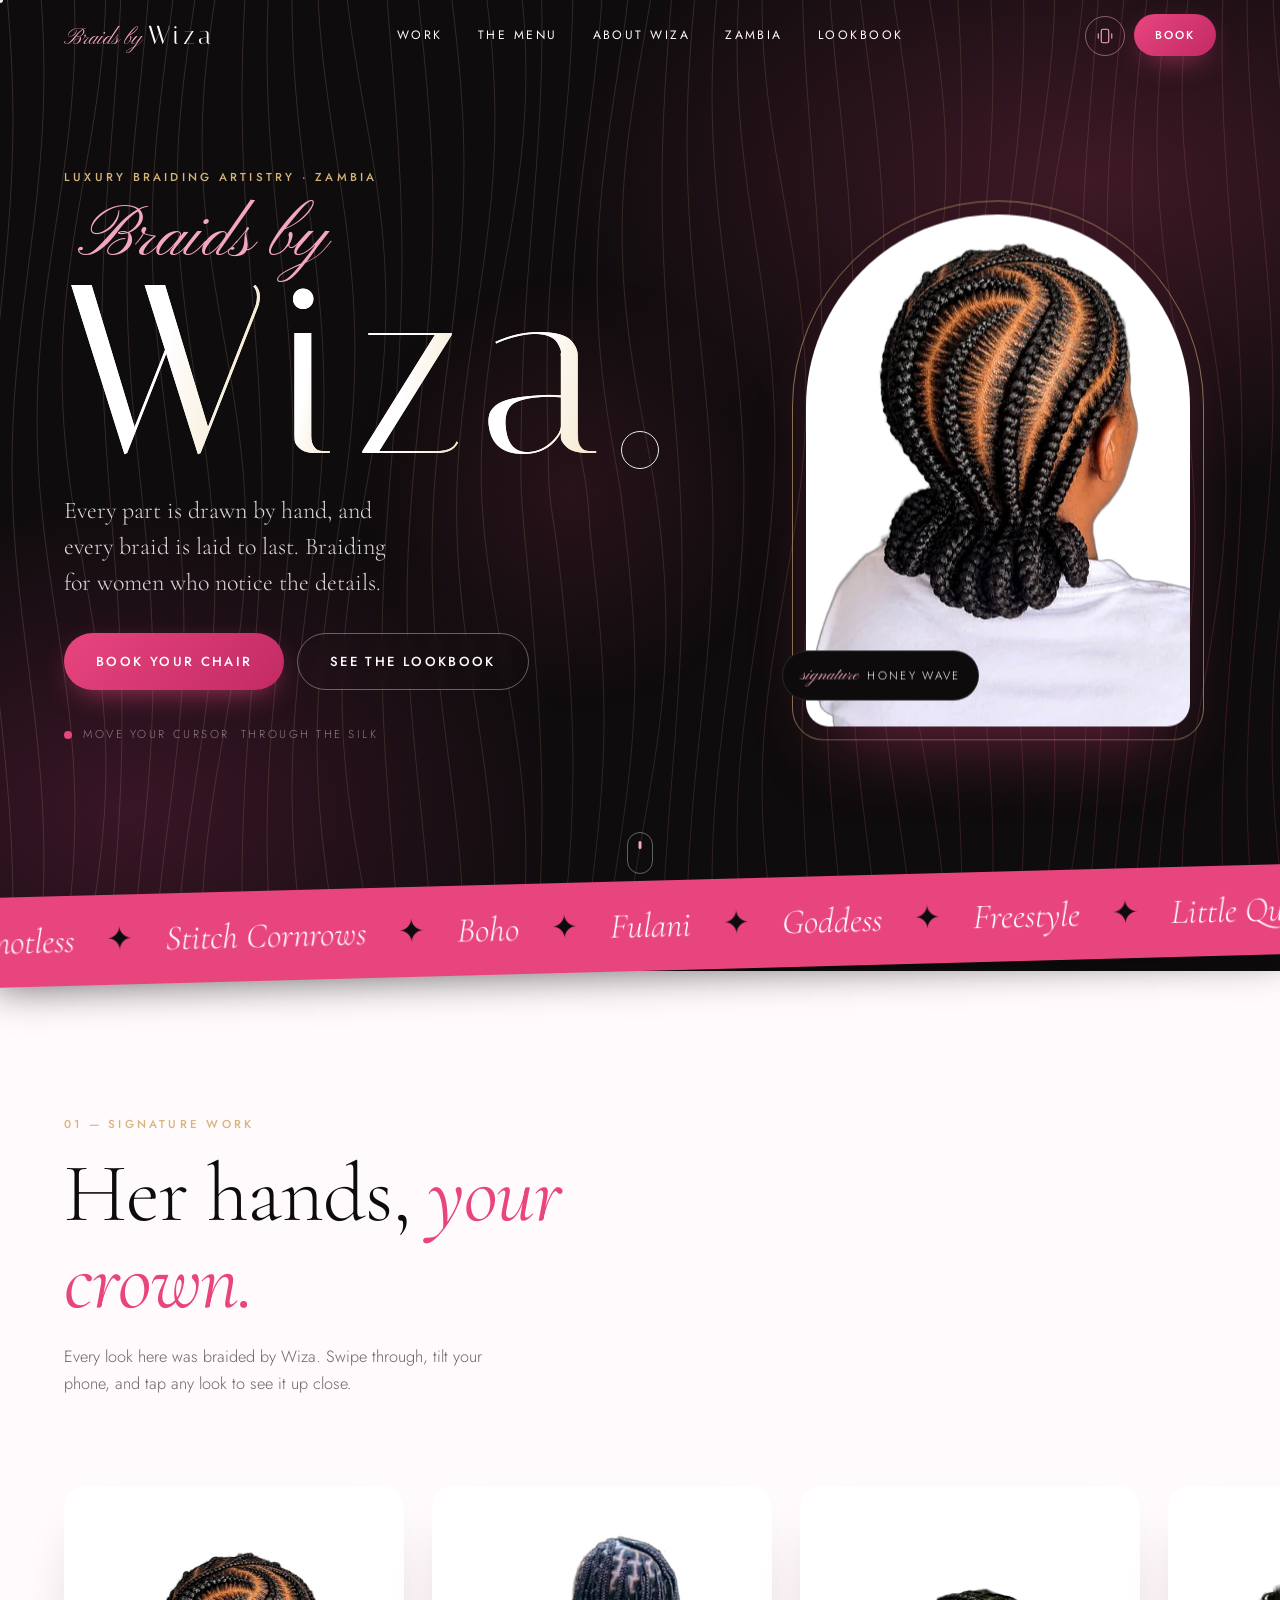
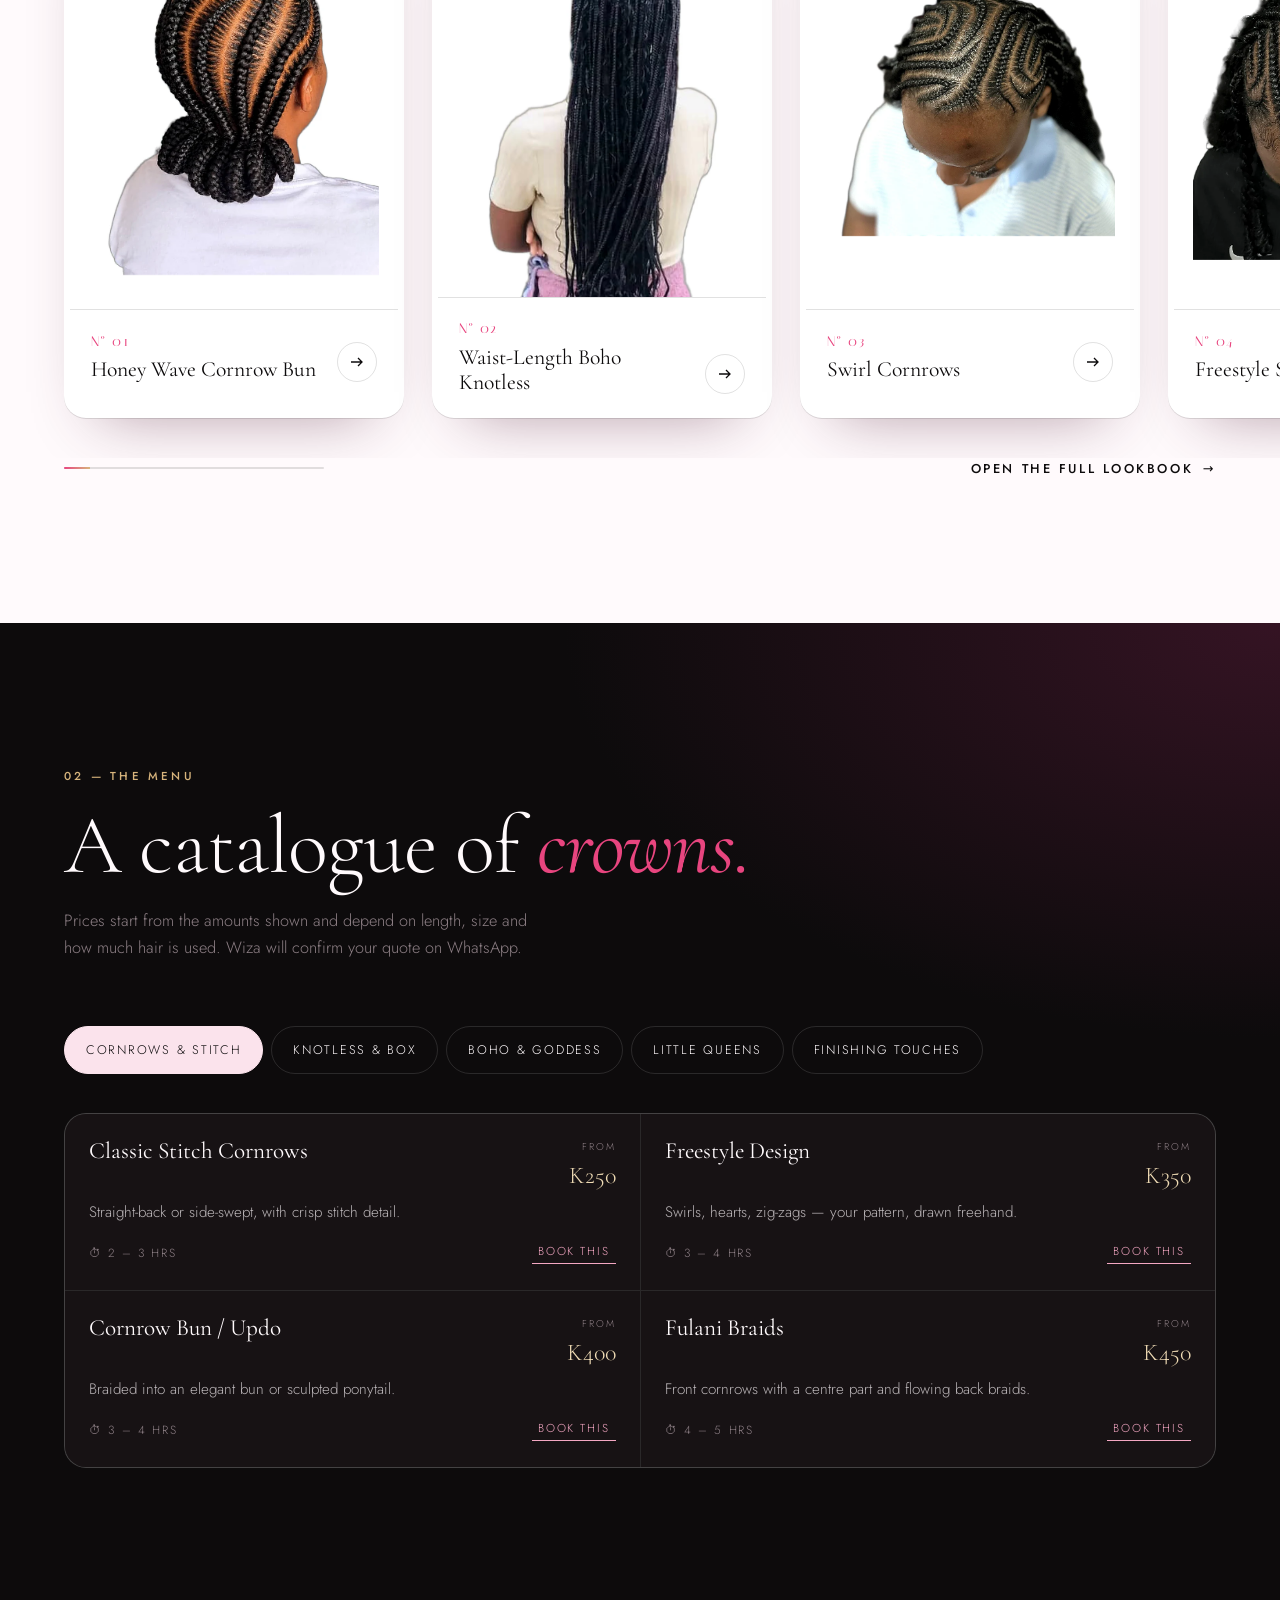
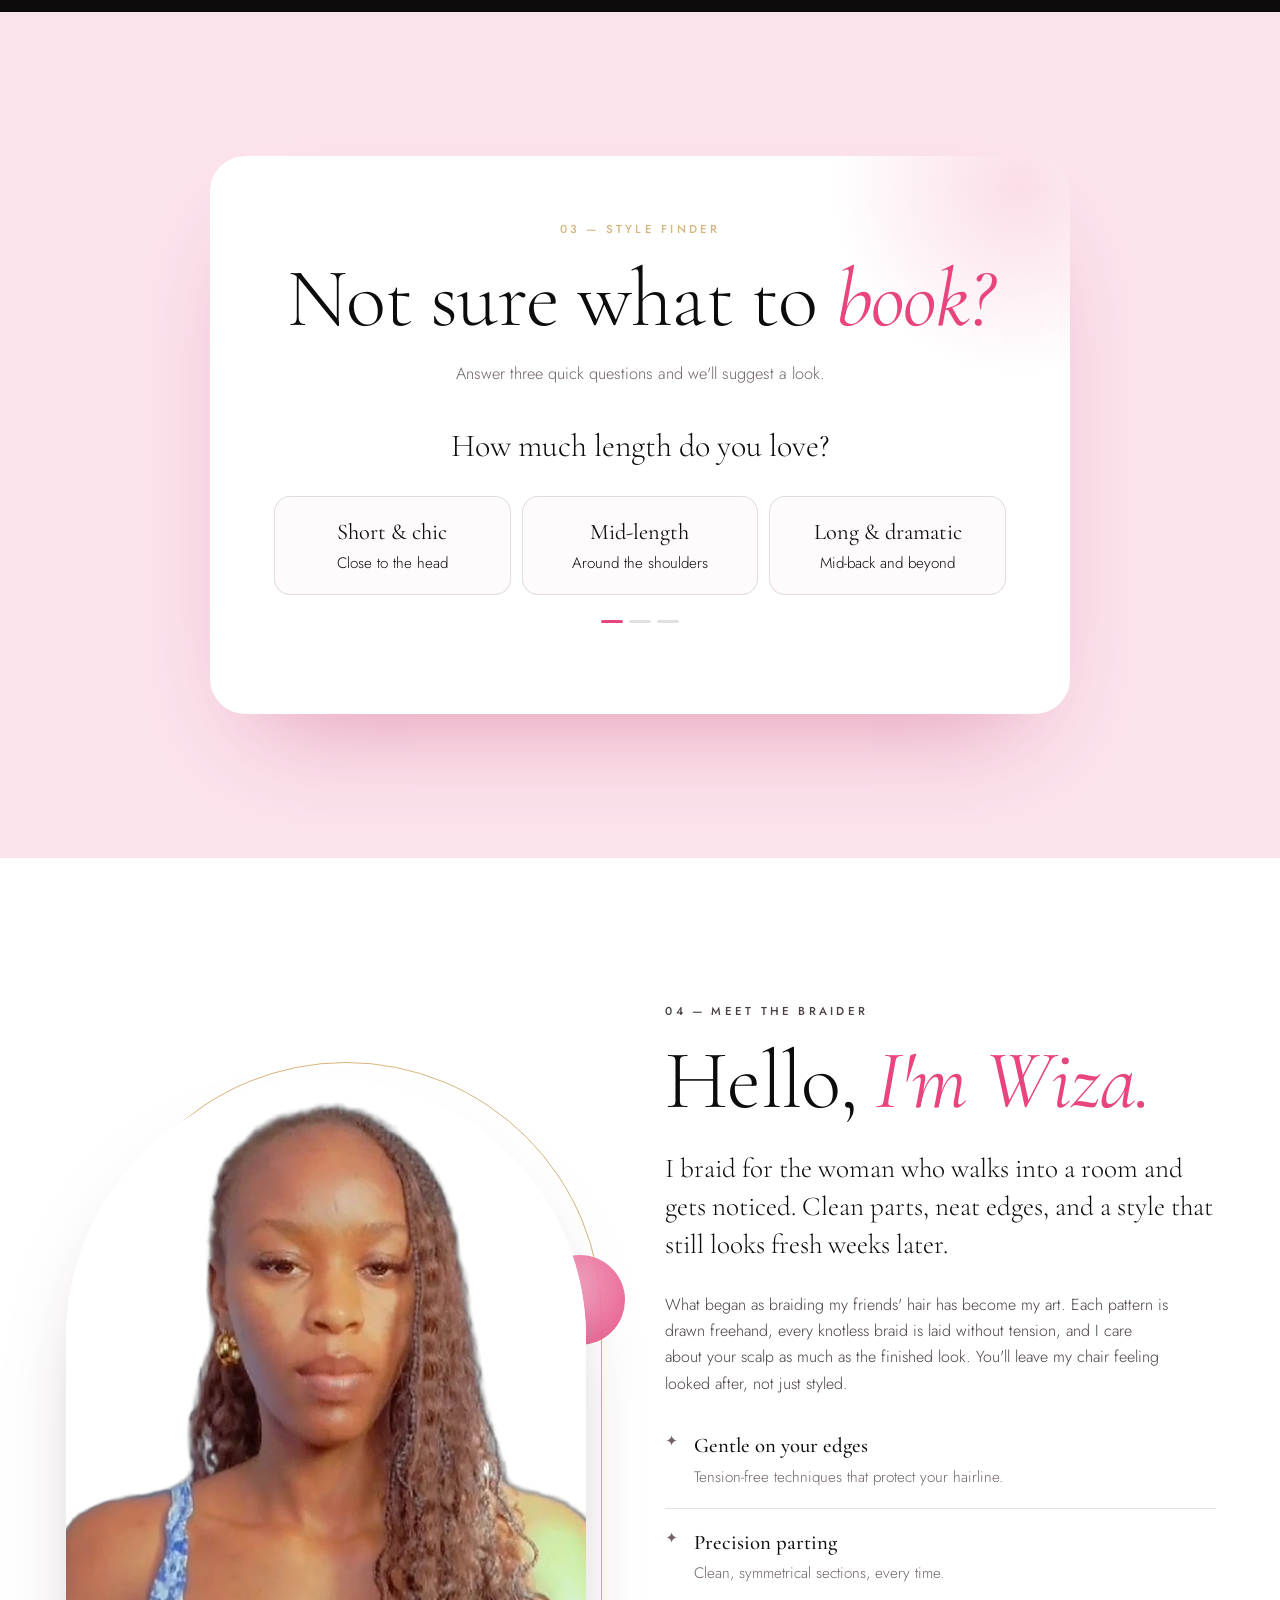
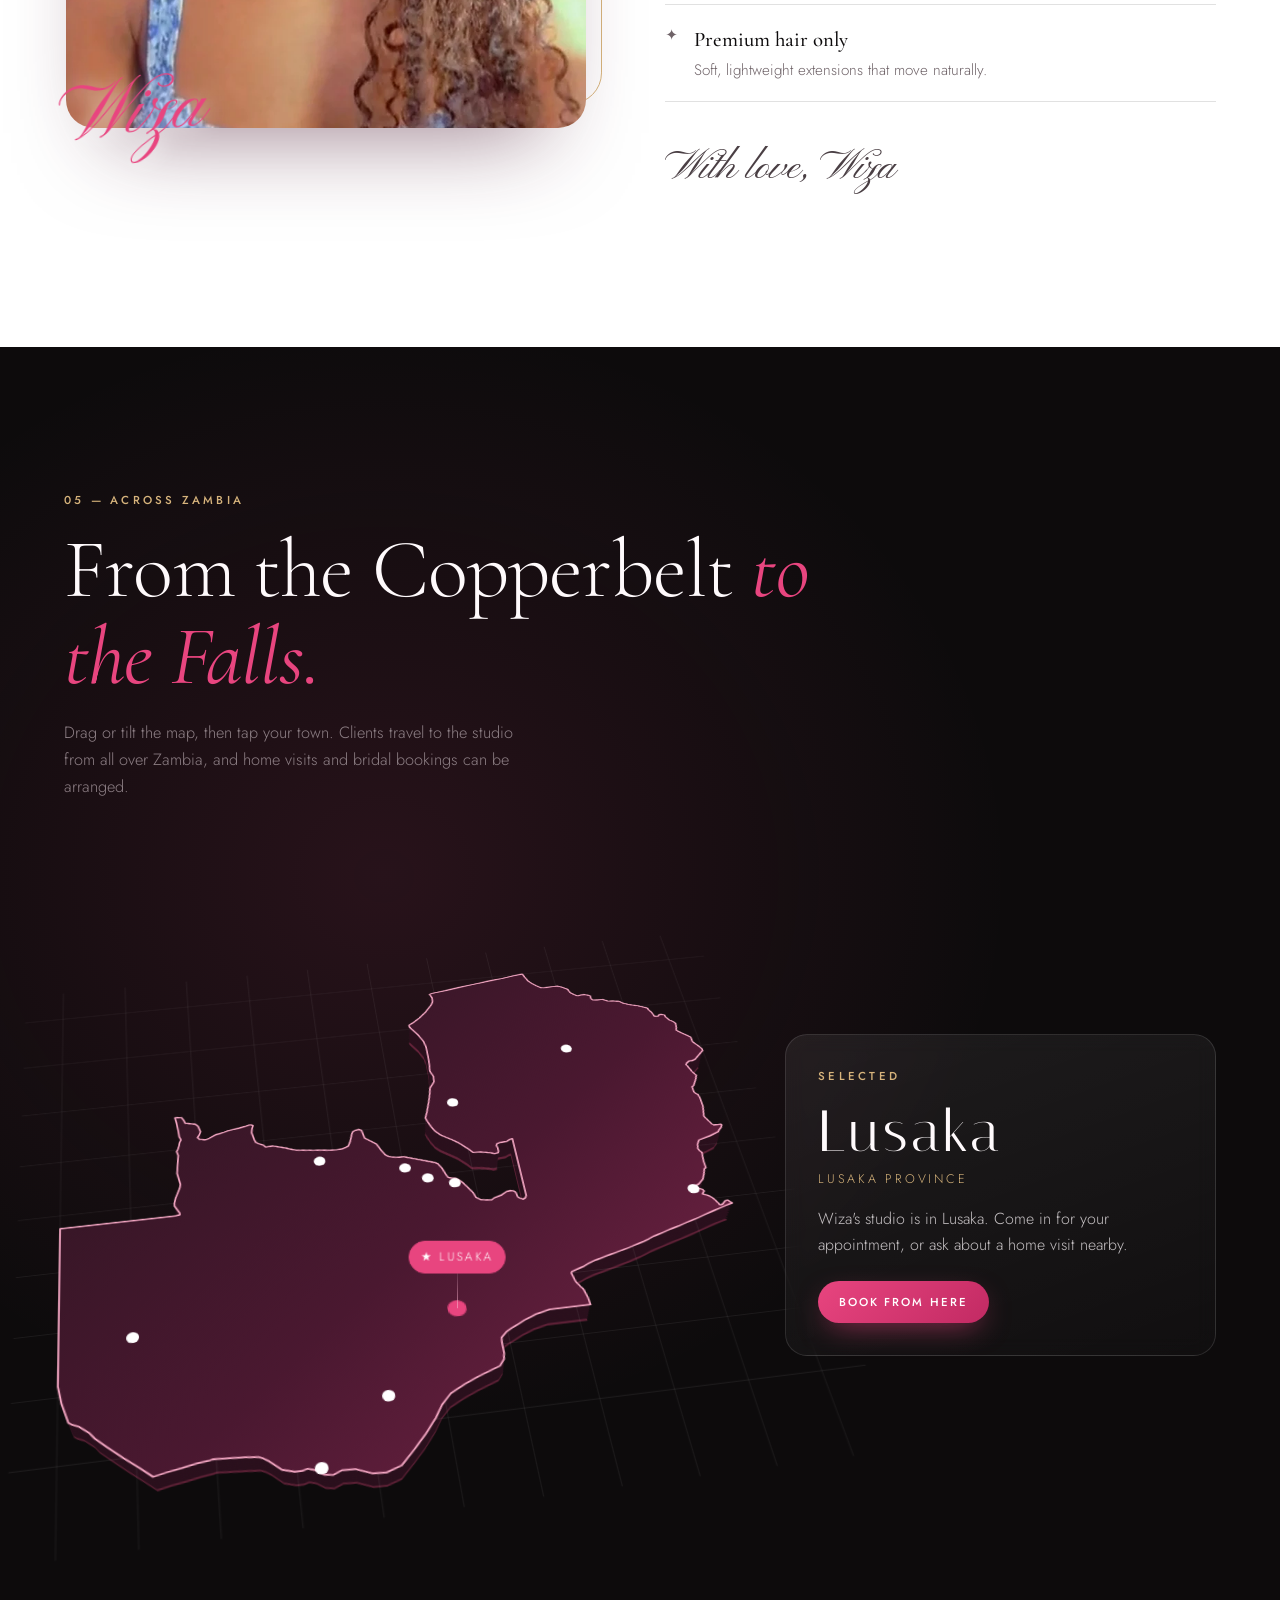
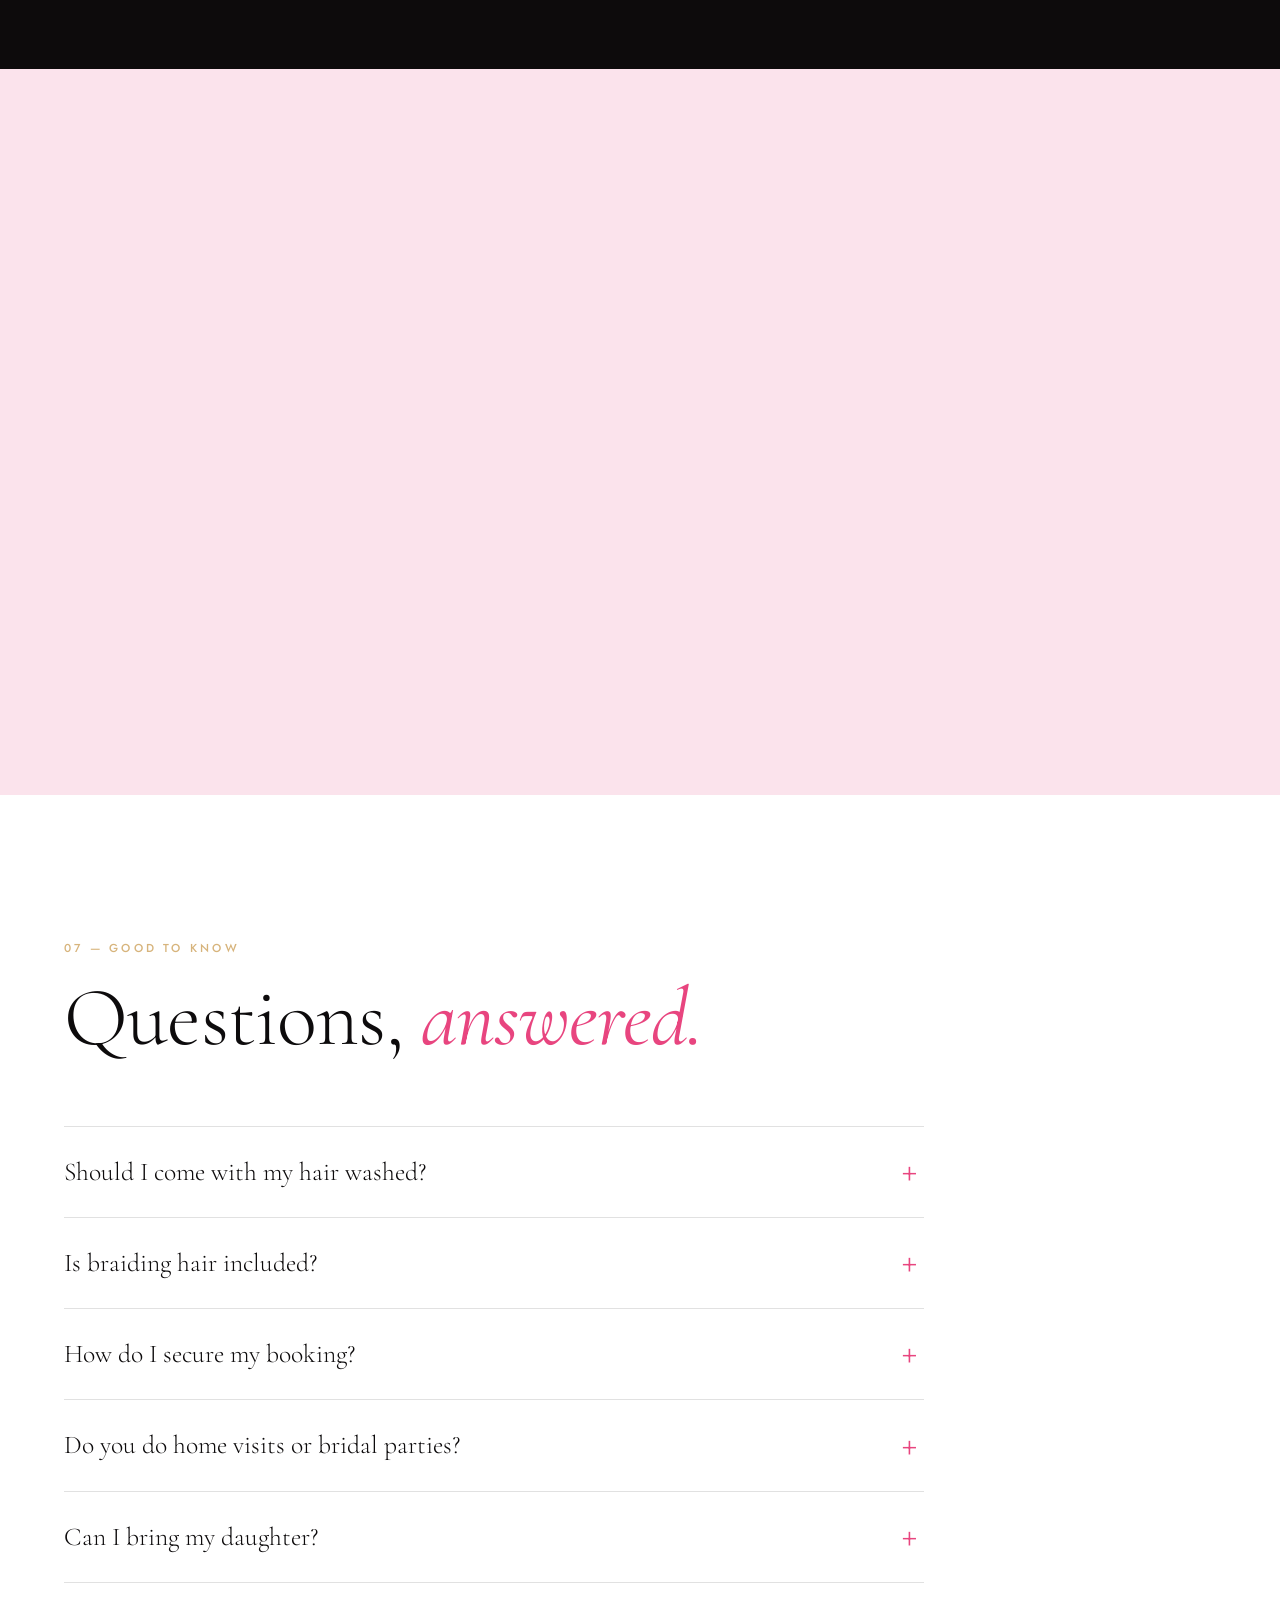
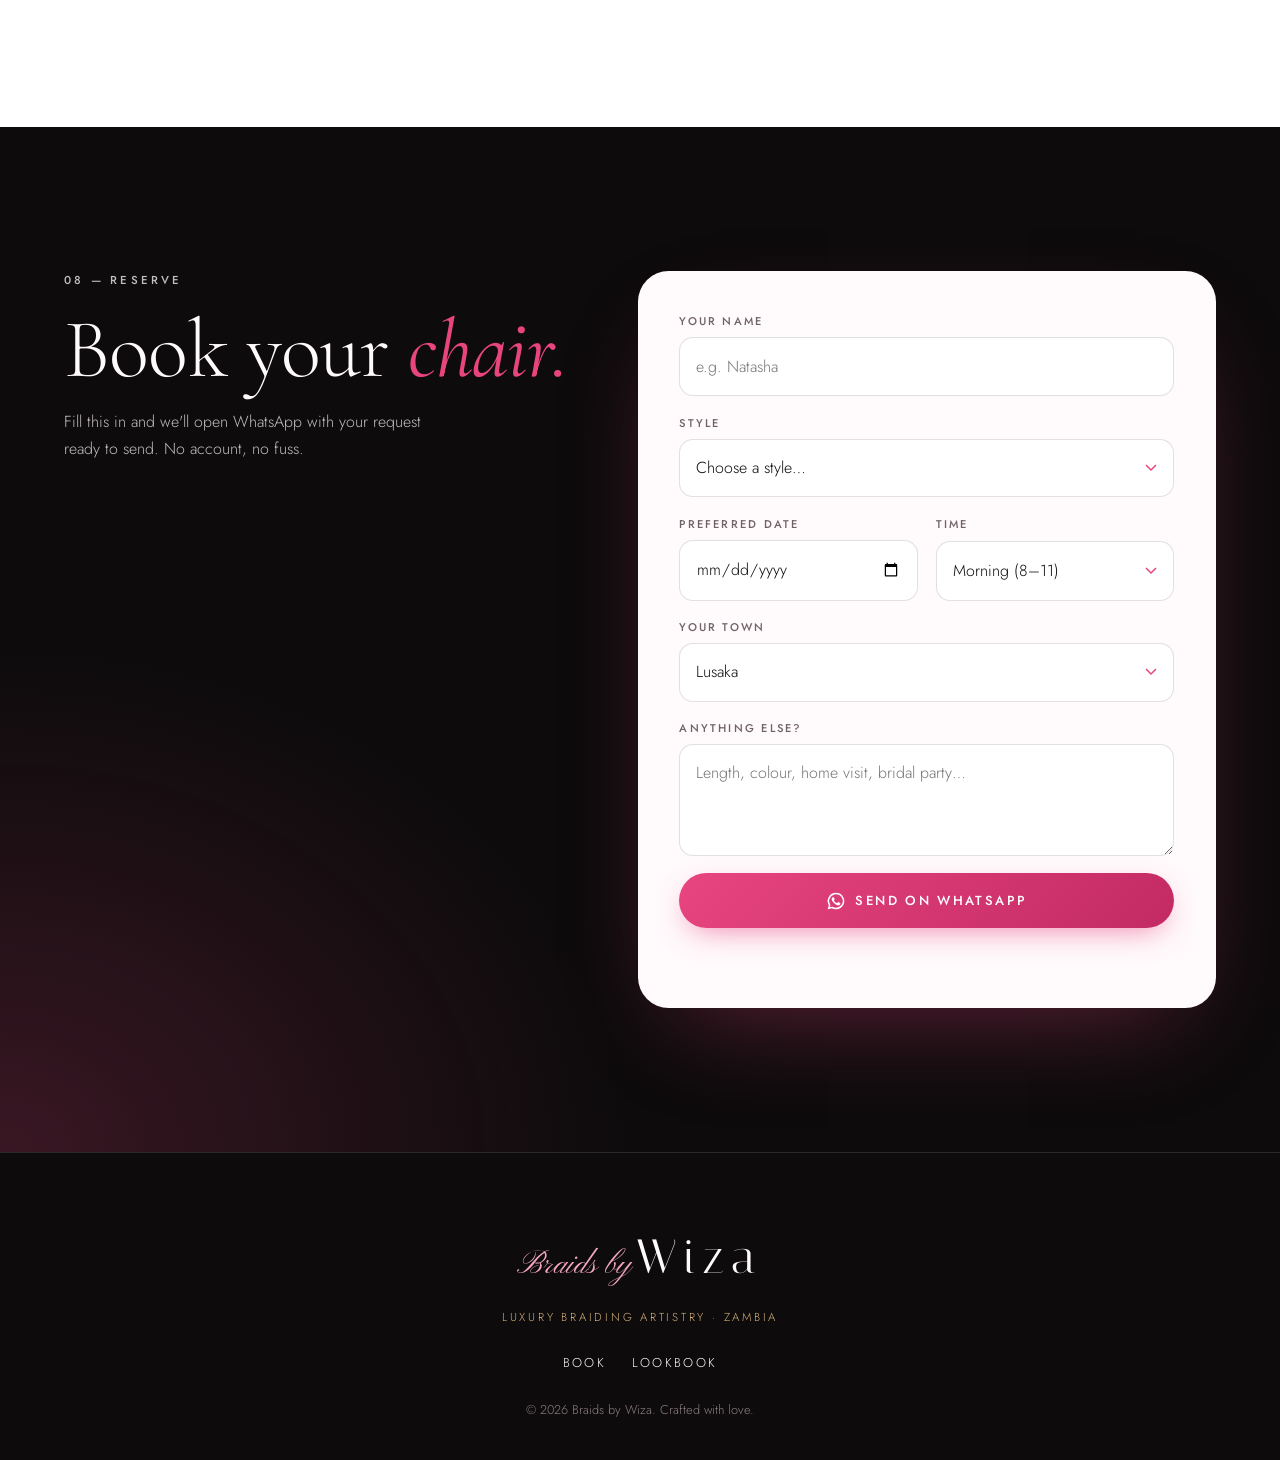
==== index.html @ 2eaa5b04 "Build Braids by Wiza website Static luxury site in pink, black and white with feminine typography: i" ====
<!doctype html>
<html lang="en">
<head>
  <meta charset="utf-8">
  <meta name="viewport" content="width=device-width, initial-scale=1, viewport-fit=cover">
  <title>Braids by Wiza — Luxury Braiding in Zambia</title>
  <meta name="description" content="Braids by Wiza — luxury knotless, stitch, boho and freestyle braids, crafted by hand in Zambia. Book your chair on WhatsApp.">
  <meta name="theme-color" content="#0d0b0c">
  <meta property="og:title" content="Braids by Wiza">
  <meta property="og:description" content="Luxury braiding artistry, crafted by hand in Zambia.">
  <meta property="og:image" content="assets/work/style-3.webp">
  <link rel="icon" href="assets/favicon.svg" type="image/svg+xml">
  <link rel="preconnect" href="https://fonts.googleapis.com">
  <link rel="preconnect" href="https://fonts.gstatic.com" crossorigin>
  <link href="https://fonts.googleapis.com/css2?family=Cormorant+Garamond:ital,wght@0,300;0,400;0,500;1,300;1,400;1,500&family=Italiana&family=Jost:wght@300;400;500&family=Pinyon+Script&display=swap" rel="stylesheet">
  <link rel="stylesheet" href="css/style.css">
</head>
<body class="is-loading">

  <!-- Preloader -->
  <div class="loader" aria-hidden="true">
    <div class="loader__inner">
      <span class="loader__script">Braids by</span>
      <span class="loader__name">Wiza</span>
      <span class="loader__bar"><i></i></span>
    </div>
  </div>

  <div class="cursor" aria-hidden="true"><span class="cursor__dot"></span><span class="cursor__ring"></span></div>
  <canvas class="sparkle-layer" aria-hidden="true"></canvas>

  <!-- Navigation -->
  <header class="nav" data-nav>
    <a class="nav__logo" href="index.html" data-haptic>
      <span class="script">Braids by</span> <span class="display">Wiza</span>
    </a>
    <nav class="nav__links" aria-label="Main">
      <a href="#work" data-haptic>Work</a>
      <a href="#menu" data-haptic>The Menu</a>
      <a href="#about" data-haptic>About Wiza</a>
      <a href="#map" data-haptic>Zambia</a>
      <a href="work.html" data-haptic>Lookbook</a>
    </nav>
    <div class="nav__actions">
      <button class="haptic-toggle" type="button" aria-pressed="true" title="Toggle haptics" data-haptic-toggle>
        <svg viewBox="0 0 24 24" aria-hidden="true"><rect x="7" y="3" width="10" height="18" rx="2.5"/><path d="M3 9v6M21 9v6"/></svg>
        <span class="sr-only">Haptic feedback</span>
      </button>
      <a class="btn btn--pink btn--sm magnetic" href="#book" data-haptic="medium">Book</a>
      <button class="burger" type="button" aria-label="Open menu" aria-expanded="false" data-burger><span></span><span></span></button>
    </div>
  </header>

  <div class="drawer" data-drawer>
    <nav aria-label="Mobile">
      <a href="#work" data-haptic>Signature Work</a>
      <a href="#menu" data-haptic>The Menu</a>
      <a href="#finder" data-haptic>Style Finder</a>
      <a href="#about" data-haptic>About Wiza</a>
      <a href="#map" data-haptic>Across Zambia</a>
      <a href="work.html" data-haptic>The Lookbook</a>
      <a href="#book" data-haptic="medium" class="drawer__cta">Book your chair</a>
    </nav>
    <p class="drawer__foot script">crafted by hand, worn like silk</p>
  </div>

  <main>
    <!-- HERO -->
    <section class="hero" id="top">
      <canvas class="hero__field" aria-hidden="true"></canvas>
      <div class="hero__grain" aria-hidden="true"></div>
      <div class="hero__content">
        <p class="eyebrow reveal">Luxury braiding artistry &middot; Zambia</p>
        <h1 class="hero__title">
          <span class="script reveal">Braids by</span>
          <span class="hero__name" data-split>Wiza</span>
        </h1>
        <p class="hero__lede reveal">Every part is drawn by hand, and every braid is laid to last. Braiding for women who notice the details.</p>
        <div class="hero__ctas reveal">
          <a class="btn btn--pink magnetic" href="#book" data-haptic="medium">Book your chair</a>
          <a class="btn btn--ghost magnetic" href="work.html" data-haptic>See the lookbook</a>
        </div>
        <p class="hero__hint reveal"><span class="hint-dot"></span><span class="hint-touch">Touch &amp; drag</span><span class="hint-mouse">Move your cursor</span> through the silk</p>
      </div>
      <figure class="hero__feature tilt" data-tilt>
        <div class="hero__halo"></div>
        <img src="assets/work/style-3.webp" alt="Honey wave cornrows swept into a low bun, by Wiza" width="740" height="875" fetchpriority="high">
        <figcaption><span class="script">signature</span> Honey Wave</figcaption>
      </figure>
      <a class="hero__scroll" href="#work" aria-label="Scroll to work" data-haptic><span></span></a>
    </section>

    <!-- MARQUEE -->
    <div class="marquee" aria-hidden="true">
      <div class="marquee__track">
        <span>Knotless</span><i>✦</i><span>Stitch Cornrows</span><i>✦</i><span>Boho</span><i>✦</i><span>Fulani</span><i>✦</i><span>Goddess</span><i>✦</i><span>Freestyle</span><i>✦</i><span>Little Queens</span><i>✦</i>
        <span>Knotless</span><i>✦</i><span>Stitch Cornrows</span><i>✦</i><span>Boho</span><i>✦</i><span>Fulani</span><i>✦</i><span>Goddess</span><i>✦</i><span>Freestyle</span><i>✦</i><span>Little Queens</span><i>✦</i>
      </div>
    </div>

    <!-- SIGNATURE WORK -->
    <section class="section work" id="work">
      <div class="section__head">
        <p class="eyebrow reveal">01 &mdash; Signature work</p>
        <h2 class="reveal">Her hands, <em>your crown.</em></h2>
        <p class="section__sub reveal">Every look here was braided by Wiza. Swipe through, tilt your phone, and tap any look to see it up close.</p>
      </div>
      <div class="work__rail" data-rail tabindex="0" aria-label="Signature work, scroll horizontally"></div>
      <div class="work__foot reveal">
        <div class="rail-progress"><i data-rail-progress></i></div>
        <a class="link-arrow" href="work.html" data-haptic>Open the full lookbook <span>→</span></a>
      </div>
    </section>

    <!-- MENU / CATALOGUE -->
    <section class="section menu" id="menu">
      <div class="section__head">
        <p class="eyebrow reveal">02 &mdash; The menu</p>
        <h2 class="reveal">A catalogue of <em>crowns.</em></h2>
        <p class="section__sub reveal">Prices start from the amounts shown and depend on length, size and how much hair is used. Wiza will confirm your quote on WhatsApp.</p>
      </div>
      <div class="menu__tabs" role="tablist" data-menu-tabs></div>
      <div class="menu__panel" data-menu-panel></div>
    </section>

    <!-- STYLE FINDER -->
    <section class="section finder" id="finder">
      <div class="finder__card reveal">
        <p class="eyebrow">03 &mdash; Style finder</p>
        <h2>Not sure what to <em>book?</em></h2>
        <p class="section__sub">Answer three quick questions and we'll suggest a look.</p>
        <div class="finder__stage" data-finder></div>
      </div>
    </section>

    <!-- ABOUT -->
    <section class="section about" id="about">
      <div class="about__grid">
        <figure class="about__portrait reveal tilt" data-tilt>
          <div class="about__frame"></div>
          <img src="assets/wiza/wiza-portrait.webp" alt="Portrait of Wiza, braider and founder of Braids by Wiza" width="1000" height="943" loading="lazy">
          <figcaption class="script">Wiza</figcaption>
        </figure>
        <div class="about__text">
          <p class="eyebrow reveal">04 &mdash; Meet the braider</p>
          <h2 class="reveal">Hello, <em>I'm Wiza.</em></h2>
          <p class="reveal about__lead">I braid for the woman who walks into a room and gets noticed. Clean parts, neat edges, and a style that still looks fresh weeks later.</p>
          <p class="reveal">What began as braiding my friends' hair has become my art. Each pattern is drawn freehand, every knotless braid is laid without tension, and I care about your scalp as much as the finished look. You'll leave my chair feeling looked after, not just styled.</p>
          <ul class="about__values">
            <li class="reveal"><span class="about__icon">✦</span><div><strong>Gentle on your edges</strong><span>Tension-free techniques that protect your hairline.</span></div></li>
            <li class="reveal"><span class="about__icon">✦</span><div><strong>Precision parting</strong><span>Clean, symmetrical sections, every time.</span></div></li>
            <li class="reveal"><span class="about__icon">✦</span><div><strong>Premium hair only</strong><span>Soft, lightweight extensions that move naturally.</span></div></li>
          </ul>
          <p class="about__sign script reveal">With love, Wiza</p>
        </div>
      </div>
    </section>

    <!-- MAP -->
    <section class="section map" id="map">
      <div class="section__head">
        <p class="eyebrow reveal">05 &mdash; Across Zambia</p>
        <h2 class="reveal">From the Copperbelt <em>to the Falls.</em></h2>
        <p class="section__sub reveal">Drag or tilt the map, then tap your town. Clients travel to the studio from all over Zambia, and home visits and bridal bookings can be arranged.</p>
      </div>
      <div class="map__wrap">
        <div class="map__stage" data-map-stage>
          <div class="map__plane" data-map-plane>
            <svg class="map__svg" data-map-svg aria-label="Map of Zambia with towns" role="img"></svg>
          </div>
        </div>
        <aside class="map__card" data-map-card aria-live="polite">
          <p class="eyebrow">Selected</p>
          <h3 data-map-city>Lusaka</h3>
          <p data-map-region class="map__region"></p>
          <p data-map-copy></p>
          <a class="btn btn--pink btn--sm magnetic" href="#book" data-map-book data-haptic="medium">Book from here</a>
        </aside>
      </div>
    </section>

    <!-- AFTERCARE -->
    <section class="section care" id="care">
      <div class="section__head">
        <p class="eyebrow reveal">06 &mdash; The ritual</p>
        <h2 class="reveal">Make them <em>last.</em></h2>
      </div>
      <ol class="care__steps">
        <li class="reveal"><span class="care__num">i</span><h3>Wrap at night</h3><p>A satin bonnet or silk scarf keeps braids smooth and frizz-free.</p></li>
        <li class="reveal"><span class="care__num">ii</span><h3>Feed the scalp</h3><p>A light oil on your parts two or three times a week keeps your scalp happy.</p></li>
        <li class="reveal"><span class="care__num">iii</span><h3>Refresh, don't soak</h3><p>Use a gentle foam or diluted shampoo on the scalp, then dry well.</p></li>
        <li class="reveal"><span class="care__num">iv</span><h3>Know when to rest</h3><p>Take braids out after 6–8 weeks to protect your natural hair.</p></li>
      </ol>
    </section>

    <!-- FAQ -->
    <section class="section faq" id="faq">
      <div class="section__head">
        <p class="eyebrow reveal">07 &mdash; Good to know</p>
        <h2 class="reveal">Questions, <em>answered.</em></h2>
      </div>
      <div class="faq__list">
        <details class="reveal" data-haptic><summary>Should I come with my hair washed?</summary><p>Yes, please arrive with clean, detangled, blow-dried hair. If you'd rather not, add a wash &amp; blow-dry to your booking.</p></details>
        <details class="reveal" data-haptic><summary>Is braiding hair included?</summary><p>You're welcome to bring your own, or Wiza can supply premium pre-stretched hair matched to your colour for a small fee.</p></details>
        <details class="reveal" data-haptic><summary>How do I secure my booking?</summary><p>Send your request through the form below. It opens WhatsApp with your details filled in, and Wiza will confirm your date and any deposit there.</p></details>
        <details class="reveal" data-haptic><summary>Do you do home visits or bridal parties?</summary><p>Yes. Home visits, bridal parties and group bookings can be arranged. Mention it in your booking note.</p></details>
        <details class="reveal" data-haptic><summary>Can I bring my daughter?</summary><p>Of course. Our Little Queens menu is made for young clients, with plenty of patience.</p></details>
      </div>
    </section>

    <!-- BOOKING -->
    <section class="section book" id="book">
      <div class="book__grid">
        <div class="book__intro">
          <p class="eyebrow reveal">08 &mdash; Reserve</p>
          <h2 class="reveal">Book your <em>chair.</em></h2>
          <p class="reveal">Fill this in and we'll open WhatsApp with your request ready to send. No account, no fuss.</p>
          <div class="book__chosen reveal" data-chosen hidden>
            <img alt="" data-chosen-img>
            <div><span class="eyebrow">Your look</span><strong data-chosen-title></strong></div>
            <button type="button" class="chip" data-chosen-clear data-haptic>Clear</button>
          </div>
        </div>
        <form class="book__form reveal" data-book-form novalidate>
          <label class="field"><span>Your name</span><input name="name" autocomplete="name" required placeholder="e.g. Natasha"></label>
          <label class="field"><span>Style</span><select name="style" required data-style-select></select></label>
          <div class="field-row">
            <label class="field"><span>Preferred date</span><input type="date" name="date" required></label>
            <label class="field"><span>Time</span>
              <select name="time"><option>Morning (8–11)</option><option>Midday (11–2)</option><option>Afternoon (2–5)</option></select>
            </label>
          </div>
          <label class="field"><span>Your town</span><select name="town" data-town-select></select></label>
          <label class="field"><span>Anything else?</span><textarea name="notes" rows="3" placeholder="Length, colour, home visit, bridal party…"></textarea></label>
          <button class="btn btn--pink btn--block magnetic" type="submit" data-haptic="success">
            <svg viewBox="0 0 24 24" aria-hidden="true" class="wa"><path d="M12 2a10 10 0 0 0-8.6 15.1L2 22l5-1.3A10 10 0 1 0 12 2Zm0 18.2a8.2 8.2 0 0 1-4.2-1.2l-.3-.2-3 .8.8-2.9-.2-.3A8.2 8.2 0 1 1 12 20.2Zm4.5-6.1c-.2-.1-1.5-.7-1.7-.8-.2-.1-.4-.1-.6.1l-.8 1c-.1.2-.3.2-.5.1a6.7 6.7 0 0 1-3.3-2.9c-.3-.4.3-.4.7-1.4.1-.2 0-.3 0-.5l-.8-1.8c-.2-.5-.4-.4-.6-.4h-.5a1 1 0 0 0-.7.3 3 3 0 0 0-.9 2.2 5.1 5.1 0 0 0 1.1 2.7 11.6 11.6 0 0 0 4.4 3.9c1.6.7 2.3.8 3.1.6.5-.1 1.5-.6 1.7-1.2.2-.6.2-1.1.1-1.2l-.7-.5Z"/></svg>
            Send on WhatsApp
          </button>
          <p class="form-msg" data-form-msg role="status"></p>
        </form>
      </div>
    </section>
  </main>

  <footer class="footer">
    <div class="footer__brand"><span class="script">Braids by</span> <span class="display">Wiza</span></div>
    <p class="footer__tag">Luxury braiding artistry &middot; Zambia</p>
    <div class="footer__links" data-socials></div>
    <p class="footer__small">&copy; <span data-year></span> Braids by Wiza. Crafted with love.</p>
  </footer>

  <a class="wa-float magnetic" href="#book" aria-label="Chat on WhatsApp" data-wa-float data-haptic="medium">
    <svg viewBox="0 0 24 24" aria-hidden="true"><path d="M12 2a10 10 0 0 0-8.6 15.1L2 22l5-1.3A10 10 0 1 0 12 2Zm4.5 12.1c-.2-.1-1.5-.7-1.7-.8-.2-.1-.4-.1-.6.1l-.8 1c-.1.2-.3.2-.5.1a6.7 6.7 0 0 1-3.3-2.9c-.3-.4.3-.4.7-1.4.1-.2 0-.3 0-.5l-.8-1.8c-.2-.5-.4-.4-.6-.4h-.5a1 1 0 0 0-.7.3 3 3 0 0 0-.9 2.2 5.1 5.1 0 0 0 1.1 2.7 11.6 11.6 0 0 0 4.4 3.9c1.6.7 2.3.8 3.1.6.5-.1 1.5-.6 1.7-1.2.2-.6.2-1.1.1-1.2l-.7-.5Z"/></svg>
  </a>

  <!-- Lightbox -->
  <div class="lightbox" data-lightbox hidden>
    <button class="lightbox__close" type="button" aria-label="Close" data-lb-close data-haptic>&times;</button>
    <button class="lightbox__nav lightbox__nav--prev" type="button" aria-label="Previous" data-lb-prev>‹</button>
    <figure class="lightbox__figure">
      <img alt="" data-lb-img>
      <figcaption><h3 data-lb-title></h3><p data-lb-note></p><a class="btn btn--pink btn--sm" href="#book" data-lb-book data-haptic="medium">Book this look</a></figcaption>
    </figure>
    <button class="lightbox__nav lightbox__nav--next" type="button" aria-label="Next" data-lb-next>›</button>
  </div>

  <script src="js/data.js"></script>
  <script src="js/zambia-shape.js"></script>
  <script src="js/main.js"></script>
</body>
</html>
---- css/style.css ----
/* ==========================================================================
   Braids by Wiza — styles
   Palette: ink black, porcelain white, blush & hot pink, with champagne gold
   and a deep plum for depth.
   ========================================================================== */

:root {
  --ink: #0d0b0c;
  --ink-2: #171214;
  --ink-3: #241b1f;
  --white: #ffffff;
  --porcelain: #fffafc;
  --blush: #fbe3ec;
  --rose: #f4a7c3;
  --pink: #e8457f;
  --pink-deep: #c22a63;
  --plum: #4a1830;
  --gold: #d7b47c;
  --gold-soft: #f0dcb5;
  --muted: #8d7f85;
  --line: rgba(255, 255, 255, .12);
  --line-dark: rgba(13, 11, 12, .12);

  --f-display: "Italiana", "Cormorant Garamond", serif;
  --f-serif: "Cormorant Garamond", Georgia, serif;
  --f-script: "Pinyon Script", "Cormorant Garamond", cursive;
  --f-body: "Jost", system-ui, sans-serif;

  --ease: cubic-bezier(.22, 1, .36, 1);
  --ease-back: cubic-bezier(.34, 1.56, .64, 1);
  --r: 22px;
  --gutter: clamp(16px, 5vw, 72px);
  --nav-h: 72px;
}

*, *::before, *::after { box-sizing: border-box; }
html { scroll-behavior: smooth; -webkit-text-size-adjust: 100%; scroll-padding-top: var(--nav-h); }
body {
  margin: 0;
  background: var(--ink);
  color: var(--porcelain);
  font-family: var(--f-body);
  font-weight: 300;
  font-size: 16px;
  line-height: 1.65;
  -webkit-font-smoothing: antialiased;
  overflow-x: hidden;
  -webkit-tap-highlight-color: transparent;
}
main { overflow-x: clip; }
img { max-width: 100%; height: auto; display: block; }
[hidden] { display: none !important; }
a { color: inherit; text-decoration: none; }
button { font: inherit; color: inherit; background: none; border: 0; cursor: pointer; }
::selection { background: var(--pink); color: var(--white); }
.sr-only { position: absolute; width: 1px; height: 1px; overflow: hidden; clip: rect(0 0 0 0); white-space: nowrap; }
:focus-visible { outline: 2px solid var(--gold); outline-offset: 3px; border-radius: 6px; }

.script { font-family: var(--f-script); font-weight: 400; letter-spacing: 0; }
.display { font-family: var(--f-display); letter-spacing: .04em; }
em { font-family: var(--f-serif); font-style: italic; font-weight: 400; color: var(--pink); }

h1, h2, h3 { font-family: var(--f-serif); font-weight: 300; line-height: 1.05; margin: 0; }
h2 { font-size: clamp(2.6rem, 7vw, 5.2rem); letter-spacing: -.01em; }
h3 { font-size: 1.6rem; font-weight: 400; }

.eyebrow {
  font-family: var(--f-body);
  text-transform: uppercase;
  letter-spacing: .28em;
  font-size: .72rem;
  font-weight: 500;
  color: var(--gold);
  margin: 0 0 1rem;
}

/* ---------- Buttons ---------- */
.btn {
  --bg: transparent;
  position: relative;
  display: inline-flex; align-items: center; justify-content: center; gap: .6rem;
  padding: 1.05rem 2rem;
  border-radius: 999px;
  font-family: var(--f-body); font-weight: 500;
  font-size: .82rem; letter-spacing: .18em; text-transform: uppercase;
  background: var(--bg);
  overflow: hidden; isolation: isolate;
  transition: transform .5s var(--ease), box-shadow .5s var(--ease), background .3s;
  will-change: transform;
}
.btn::after {
  content: ""; position: absolute; inset: 0; z-index: -1;
  background: linear-gradient(110deg, transparent 30%, rgba(255,255,255,.45) 50%, transparent 70%);
  transform: translateX(-120%);
  transition: transform .9s var(--ease);
}
.btn:hover::after { transform: translateX(120%); }
.btn:active { transform: scale(.96); }
.btn--pink { --bg: linear-gradient(135deg, var(--pink) 0%, var(--pink-deep) 100%); color: var(--white); box-shadow: 0 10px 30px -10px rgba(232, 69, 127, .7); }
.btn--pink:hover { box-shadow: 0 18px 44px -12px rgba(232, 69, 127, .85); }
.btn--ghost { border: 1px solid rgba(255,255,255,.35); color: var(--white); backdrop-filter: blur(6px); }
.btn--ghost:hover { border-color: var(--gold); color: var(--gold-soft); }
.btn--dark { --bg: var(--ink); color: var(--white); }
.btn--sm { padding: .72rem 1.3rem; font-size: .72rem; }
.btn--block { width: 100%; }
.btn .wa { width: 20px; height: 20px; fill: currentColor; }

.link-arrow { font-size: .8rem; text-transform: uppercase; letter-spacing: .2em; font-weight: 500; display: inline-flex; gap: .6rem; align-items: center; }
.link-arrow span { transition: transform .4s var(--ease); }
.link-arrow:hover span { transform: translateX(6px); }

.chip {
  padding: .55rem 1.1rem; border-radius: 999px;
  border: 1px solid currentColor; font-size: .78rem; letter-spacing: .08em;
  transition: background .3s, color .3s, transform .3s var(--ease-back);
}
.chip:active { transform: scale(.94); }

/* ---------- Loader ---------- */
.loader {
  position: fixed; inset: 0; z-index: 1000;
  display: grid; place-items: center;
  background: var(--ink);
  transition: clip-path 1.1s var(--ease) .1s, visibility 0s 1.3s;
  clip-path: inset(0 0 0 0);
}
body:not(.is-loading) .loader { clip-path: inset(0 0 100% 0); visibility: hidden; }
.loader__inner { text-align: center; display: grid; gap: .2rem; }
.loader__script { font-family: var(--f-script); font-size: 2rem; color: var(--rose); }
.loader__name { font-family: var(--f-display); font-size: clamp(3.5rem, 14vw, 7rem); letter-spacing: .12em; line-height: 1; }
.loader__bar { display: block; height: 1px; background: var(--line); margin-top: 1.2rem; overflow: hidden; }
.loader__bar i { display: block; height: 100%; background: linear-gradient(90deg, var(--pink), var(--gold)); animation: load 1.2s var(--ease) forwards; transform-origin: left; }
@keyframes load { from { transform: scaleX(0); } to { transform: scaleX(1); } }

/* ---------- Custom cursor (fine pointers only) ---------- */
.cursor { display: none; }
@media (hover: hover) and (pointer: fine) {
  body { cursor: none; }
  a, button, select, input, textarea, summary, label { cursor: none; }
  .cursor { display: block; position: fixed; inset: 0 auto auto 0; z-index: 999; pointer-events: none; mix-blend-mode: difference; }
  .cursor__dot, .cursor__ring { position: fixed; left: 0; top: 0; border-radius: 50%; transform: translate3d(-50%, -50%, 0); }
  .cursor__dot { width: 6px; height: 6px; background: var(--white); }
  .cursor__ring { width: 38px; height: 38px; border: 1px solid var(--white); transition: width .35s var(--ease), height .35s var(--ease), background .35s; }
  .cursor.is-hover .cursor__ring { width: 70px; height: 70px; background: rgba(255,255,255,.12); }
  .cursor.is-down .cursor__ring { width: 26px; height: 26px; }
}
.sparkle-layer { position: fixed; inset: 0; width: 100%; height: 100%; pointer-events: none; z-index: 998; }

/* ---------- Nav ---------- */
.nav {
  position: fixed; inset: 0 0 auto 0; z-index: 100;
  height: var(--nav-h);
  padding: 0 var(--gutter);
  padding-top: env(safe-area-inset-top);
  display: flex; align-items: center; justify-content: space-between; gap: 1rem;
  transition: background .5s, backdrop-filter .5s, transform .5s var(--ease), border-color .5s;
  border-bottom: 1px solid transparent;
}
.nav.is-solid { background: rgba(13, 11, 12, .72); backdrop-filter: blur(16px) saturate(140%); -webkit-backdrop-filter: blur(16px) saturate(140%); border-color: var(--line); }
.nav.is-hidden { transform: translateY(-100%); }
.nav__logo { display: flex; align-items: baseline; gap: .35rem; white-space: nowrap; }
.nav__logo .script { font-size: 1.35rem; color: var(--rose); }
.nav__logo .display { font-size: 1.6rem; letter-spacing: .14em; }
.nav__links { display: none; gap: 2.2rem; font-size: .76rem; letter-spacing: .2em; text-transform: uppercase; font-weight: 400; }
.nav__links a { position: relative; padding: .4rem 0; }
.nav__links a::after { content: ""; position: absolute; left: 0; right: 0; bottom: 0; height: 1px; background: var(--gold); transform: scaleX(0); transform-origin: right; transition: transform .5s var(--ease); }
.nav__links a:hover::after, .nav__links a[aria-current]::after { transform: scaleX(1); transform-origin: left; }
.nav__actions { display: flex; align-items: center; gap: .6rem; }
.haptic-toggle { width: 40px; height: 40px; border-radius: 50%; display: grid; place-items: center; border: 1px solid var(--line); transition: border-color .3s, color .3s; }
.haptic-toggle svg { width: 18px; height: 18px; fill: none; stroke: currentColor; stroke-width: 1.5; stroke-linecap: round; }
.haptic-toggle[aria-pressed="true"] { color: var(--rose); border-color: rgba(244,167,195,.5); }
.haptic-toggle[aria-pressed="true"] svg path { animation: buzz 1.6s ease-in-out infinite; }
.haptic-toggle[aria-pressed="false"] { opacity: .55; }
@keyframes buzz { 0%, 70%, 100% { transform: translateX(0); } 75% { transform: translateX(-1px); } 85% { transform: translateX(1px); } }
.burger { width: 44px; height: 44px; display: grid; place-content: center; gap: 7px; }
.burger span { width: 24px; height: 1.5px; background: currentColor; transition: transform .5s var(--ease); }
.burger[aria-expanded="true"] span:first-child { transform: translateY(4.25px) rotate(45deg); }
.burger[aria-expanded="true"] span:last-child { transform: translateY(-4.25px) rotate(-45deg); }
@media (min-width: 980px) { .nav__links { display: flex; } .burger { display: none; } }

.drawer {
  position: fixed; inset: 0; z-index: 90;
  background: radial-gradient(120% 80% at 80% 0%, var(--plum) 0%, var(--ink) 60%);
  padding: calc(var(--nav-h) + 2rem) var(--gutter) 2rem;
  display: flex; flex-direction: column; justify-content: space-between;
  clip-path: circle(0% at calc(100% - 40px) 36px);
  transition: clip-path .8s var(--ease);
  visibility: hidden;
}
.drawer.is-open { clip-path: circle(150% at calc(100% - 40px) 36px); visibility: visible; }
.drawer nav { display: grid; gap: .3rem; }
.drawer nav a { font-family: var(--f-serif); font-size: clamp(2.1rem, 9vw, 3rem); font-weight: 300; line-height: 1.25; opacity: 0; transform: translateY(24px); transition: opacity .6s var(--ease), transform .6s var(--ease), color .3s; }
.drawer.is-open nav a { opacity: 1; transform: none; }
.drawer.is-open nav a:nth-child(2) { transition-delay: .05s; } .drawer.is-open nav a:nth-child(3) { transition-delay: .1s; }
.drawer.is-open nav a:nth-child(4) { transition-delay: .15s; } .drawer.is-open nav a:nth-child(5) { transition-delay: .2s; }
.drawer.is-open nav a:nth-child(6) { transition-delay: .25s; } .drawer.is-open nav a:nth-child(7) { transition-delay: .3s; }
.drawer nav a:active { color: var(--rose); }
.drawer__cta { color: var(--pink); font-style: italic; }
.drawer__foot { font-size: 1.6rem; color: var(--gold); margin: 0; }

/* ---------- Reveal on scroll ---------- */
.reveal { opacity: 0; transform: translateY(28px); transition: opacity 1s var(--ease), transform 1s var(--ease); }
.reveal.is-in { opacity: 1; transform: none; }

/* ---------- Hero ---------- */
.hero {
  position: relative; min-height: 100svh;
  display: grid; align-items: center;
  padding: calc(var(--nav-h) + 2rem) var(--gutter) 5rem;
  overflow: hidden;
  background:
    radial-gradient(60% 50% at 85% 20%, rgba(232, 69, 127, .22), transparent 70%),
    radial-gradient(50% 50% at 10% 90%, rgba(74, 24, 48, .7), transparent 70%),
    var(--ink);
  touch-action: pan-y;
}
.hero__field { position: absolute; inset: 0; width: 100%; height: 100%; }
.hero__grain { position: absolute; inset: 0; pointer-events: none; opacity: .09; mix-blend-mode: overlay;
  background-image: url("data:image/svg+xml,%3Csvg xmlns='http://www.w3.org/2000/svg' width='160' height='160'%3E%3Cfilter id='n'%3E%3CfeTurbulence type='fractalNoise' baseFrequency='.9' numOctaves='2' stitchTiles='stitch'/%3E%3C/filter%3E%3Crect width='100%25' height='100%25' filter='url(%23n)'/%3E%3C/svg%3E"); }
.hero__content { position: relative; z-index: 2; max-width: 640px; pointer-events: none; }
.hero__content a, .hero__content button { pointer-events: auto; }
.hero__title { display: grid; margin: .4rem 0 1.4rem; }
.hero__title .script { font-size: clamp(2.4rem, 8vw, 4.4rem); color: var(--rose); line-height: 1; margin-left: .2em; }
.hero__name { font-family: var(--f-display); font-size: clamp(6rem, 30vw, 15rem); line-height: .82; letter-spacing: .06em;
  background: linear-gradient(100deg, var(--white) 20%, var(--gold-soft) 45%, var(--rose) 60%, var(--white) 80%);
  background-size: 250% 100%; -webkit-background-clip: text; background-clip: text; color: transparent;
  animation: sheen 8s ease-in-out infinite; }
.hero__name .ch { display: inline-block; opacity: 0; transform: translateY(60%) rotate(8deg); transition: opacity 1.2s var(--ease), transform 1.2s var(--ease); background: inherit; -webkit-background-clip: text; background-clip: text; }
.hero__name.is-in .ch { opacity: 1; transform: none; }
@keyframes sheen { 0%, 100% { background-position: 0% 0; } 50% { background-position: 100% 0; } }
.hero__lede { font-family: var(--f-serif); font-size: clamp(1.2rem, 3.6vw, 1.5rem); font-weight: 300; line-height: 1.5; max-width: 30ch; color: rgba(255,250,252,.85); margin: 0 0 2rem; }
.hero__ctas { display: flex; flex-wrap: wrap; gap: .8rem; }
.hero__hint { margin-top: 2.2rem; font-size: .72rem; letter-spacing: .22em; text-transform: uppercase; color: var(--muted); display: flex; align-items: center; gap: .7rem; }
.hint-dot { width: 8px; height: 8px; border-radius: 50%; background: var(--pink); box-shadow: 0 0 0 0 rgba(232,69,127,.6); animation: ping 2s infinite; }
@keyframes ping { 70% { box-shadow: 0 0 0 12px rgba(232,69,127,0); } 100% { box-shadow: 0 0 0 0 rgba(232,69,127,0); } }
.hint-mouse { display: none; }
@media (hover: hover) and (pointer: fine) { .hint-mouse { display: inline; } .hint-touch { display: none; } }

.hero__feature {
  position: absolute; z-index: 1; margin: 0;
  right: max(-14vw, -90px); bottom: 3rem; width: min(64vw, 300px);
  opacity: .9; pointer-events: none;
  transform-style: preserve-3d;
}
.hero__feature img { position: relative; border-radius: 200px 200px 24px 24px; background: var(--white); box-shadow: 0 40px 80px -30px rgba(232,69,127,.45); aspect-ratio: 3/4; object-fit: cover; }
.hero__halo { position: absolute; inset: -14px; border-radius: 220px 220px 34px 34px; border: 1px solid rgba(215,180,124,.6); transform: translateZ(-30px); }
.hero__feature figcaption { position: absolute; left: -1.5rem; bottom: 1.6rem; background: var(--ink); color: var(--white); padding: .6rem 1.1rem; border-radius: 999px; font-size: .72rem; letter-spacing: .2em; text-transform: uppercase; transform: translateZ(40px); border: 1px solid var(--line); }
.hero__feature figcaption .script { text-transform: none; letter-spacing: 0; font-size: 1.1rem; color: var(--rose); margin-right: .2rem; }
@media (max-width: 720px) {
  .hero { align-items: start; padding-top: calc(var(--nav-h) + 1.5rem); }
  .hero__feature { width: 46vw; right: -6vw; bottom: 7rem; opacity: .55; }
}
@media (min-width: 900px) {
  .hero__feature { right: calc(var(--gutter) + 2vw); bottom: auto; top: 50%; translate: 0 -46%; width: min(30vw, 420px); opacity: 1; pointer-events: auto; }
}
.hero__scroll { position: absolute; left: 50%; bottom: 1.6rem; translate: -50% 0; width: 26px; height: 42px; border: 1px solid rgba(255,255,255,.35); border-radius: 20px; z-index: 2; }
.hero__scroll span { position: absolute; left: 50%; top: 8px; width: 3px; height: 8px; border-radius: 3px; background: var(--rose); translate: -50% 0; animation: scrolly 2s var(--ease) infinite; }
@keyframes scrolly { 0% { opacity: 0; transform: translateY(0); } 30% { opacity: 1; } 100% { opacity: 0; transform: translateY(14px); } }

/* ---------- Marquee ---------- */
.marquee { background: var(--pink); color: var(--white); overflow: hidden; padding: 1rem 0; transform: rotate(-1.5deg); margin: -1.2rem -2vw 0; position: relative; z-index: 3; box-shadow: 0 20px 40px -20px rgba(0,0,0,.6); }
.marquee__track { display: flex; gap: 2rem; width: max-content; animation: marq 32s linear infinite; font-family: var(--f-serif); font-style: italic; font-size: clamp(1.4rem, 4vw, 2.2rem); white-space: nowrap; align-items: center; }
.marquee__track i { font-style: normal; color: var(--ink); font-size: .9em; }
@keyframes marq { to { transform: translateX(-50%); } }

/* ---------- Sections ---------- */
.section { position: relative; padding: clamp(5rem, 12vw, 9rem) var(--gutter); }
.section__head { max-width: 760px; margin-bottom: clamp(2.5rem, 6vw, 4rem); }
.section__sub { color: var(--muted); max-width: 52ch; margin: 1.2rem 0 0; font-size: 1.02rem; }

/* ---------- Work rail (white) ---------- */
.work { background: var(--porcelain); color: var(--ink); padding-left: 0; padding-right: 0; }
.work .section__head, .work__foot { padding: 0 var(--gutter); }
.work .section__sub { color: #6f6368; }
.work__rail {
  display: flex; gap: clamp(14px, 3vw, 28px);
  overflow-x: auto; scroll-snap-type: x mandatory; scroll-padding: 0 var(--gutter);
  padding: 1.5rem var(--gutter) 2.5rem;
  scrollbar-width: none; -webkit-overflow-scrolling: touch;
  perspective: 1200px;
}
.work__rail::-webkit-scrollbar { display: none; }
.look-card {
  flex: 0 0 auto; width: min(76vw, 340px);
  scroll-snap-align: start;
  position: relative; border-radius: var(--r);
  background: var(--white);
  box-shadow: 0 1px 0 var(--line-dark), 0 30px 60px -35px rgba(74,24,48,.45);
  transform-style: preserve-3d;
  transition: transform .6s var(--ease), box-shadow .6s var(--ease);
  overflow: hidden;
  text-align: left;
}
.look-card__media { aspect-ratio: 4/5; display: grid; place-items: center; padding: 1.2rem; background: var(--white); position: relative; overflow: hidden; }
.look-card__media img { width: 100%; height: 100%; object-fit: contain; transition: transform 1s var(--ease); transform: translateZ(30px); }
.look-card__shine { position: absolute; inset: 0; pointer-events: none; background: radial-gradient(circle at var(--mx, 50%) var(--my, 30%), rgba(244,167,195,.35), transparent 45%); opacity: 0; transition: opacity .4s; mix-blend-mode: multiply; }
.look-card:hover .look-card__shine, .look-card.is-tilting .look-card__shine { opacity: 1; }
.look-card:hover img { transform: scale(1.04) translateZ(30px); }
.look-card__body { padding: 1.1rem 1.3rem 1.4rem; border-top: 1px solid var(--line-dark); display: flex; justify-content: space-between; align-items: end; gap: 1rem; }
.look-card__num { font-family: var(--f-display); font-size: .9rem; color: var(--pink); letter-spacing: .1em; }
.look-card__title { font-family: var(--f-serif); font-size: 1.35rem; font-weight: 400; line-height: 1.15; margin: .2rem 0 0; }
.look-card__go { flex: none; width: 40px; height: 40px; border-radius: 50%; border: 1px solid var(--line-dark); display: grid; place-items: center; transition: background .3s, color .3s, transform .5s var(--ease); }
.look-card:hover .look-card__go { background: var(--ink); color: var(--white); transform: rotate(-45deg); }
.work__foot { display: flex; align-items: center; justify-content: space-between; gap: 2rem; }
.rail-progress { flex: 1; max-width: 260px; height: 2px; background: var(--line-dark); border-radius: 2px; overflow: hidden; }
.rail-progress i { display: block; height: 100%; width: 100%; background: linear-gradient(90deg, var(--pink), var(--gold)); transform-origin: left; transform: scaleX(.1); transition: transform .2s; }

/* ---------- Menu ---------- */
.menu { background: radial-gradient(80% 60% at 100% 0%, rgba(74,24,48,.65), transparent 70%), var(--ink); }
.menu__tabs { display: flex; gap: .5rem; overflow-x: auto; scrollbar-width: none; margin: 0 calc(var(--gutter) * -1) 2rem; padding: 0 var(--gutter) .4rem; }
.menu__tabs::-webkit-scrollbar { display: none; }
.menu__tab { flex: none; padding: .8rem 1.3rem; border-radius: 999px; border: 1px solid var(--line); font-size: .78rem; letter-spacing: .14em; text-transform: uppercase; transition: background .4s var(--ease), color .4s, border-color .4s; }
.menu__tab[aria-selected="true"] { background: var(--blush); color: var(--ink); border-color: var(--blush); }
.menu__panel { display: grid; gap: 1px; background: var(--line); border: 1px solid var(--line); border-radius: var(--r); overflow: hidden; }
@media (min-width: 820px) { .menu__panel { grid-template-columns: 1fr 1fr; } }
.menu-item { background: var(--ink-2); padding: 1.6rem 1.5rem; display: grid; grid-template-columns: 1fr auto; gap: .3rem 1rem; position: relative; overflow: hidden; transition: background .5s var(--ease); animation: rise .7s var(--ease) both; }
.menu-item::before { content: ""; position: absolute; inset: 0; background: radial-gradient(circle at var(--mx, 50%) var(--my, 50%), rgba(232,69,127,.18), transparent 50%); opacity: 0; transition: opacity .4s; }
.menu-item:hover::before { opacity: 1; }
.menu-item h3 { font-size: 1.45rem; }
.menu-item__price { font-family: var(--f-serif); font-size: 1.5rem; color: var(--gold-soft); white-space: nowrap; text-align: right; }
.menu-item__price small { display: block; font-family: var(--f-body); font-size: .62rem; letter-spacing: .2em; text-transform: uppercase; color: var(--muted); }
.menu-item p { grid-column: 1 / -1; margin: 0; color: rgba(255,250,252,.7); font-size: .95rem; }
.menu-item__meta { grid-column: 1 / -1; display: flex; justify-content: space-between; align-items: center; margin-top: .7rem; font-size: .74rem; letter-spacing: .14em; text-transform: uppercase; color: var(--muted); }
.menu-item__add { color: var(--rose); font-size: .72rem; letter-spacing: .16em; text-transform: uppercase; border-bottom: 1px solid currentColor; padding-bottom: 2px; position: relative; z-index: 1; }
@keyframes rise { from { opacity: 0; transform: translateY(16px); } }

/* ---------- Finder ---------- */
.finder { background: var(--blush); color: var(--ink); }
.finder__card { max-width: 860px; margin: 0 auto; text-align: center; background: var(--white); border-radius: calc(var(--r) * 1.6); padding: clamp(2rem, 6vw, 4rem) clamp(1.2rem, 5vw, 4rem); box-shadow: 0 50px 100px -50px rgba(194,42,99,.45); position: relative; overflow: hidden; }
.finder__card::before { content: ""; position: absolute; width: 380px; height: 380px; right: -140px; top: -160px; border-radius: 50%; background: radial-gradient(circle, rgba(232,69,127,.18), transparent 70%); }
.finder .section__sub { margin-left: auto; margin-right: auto; color: #6f6368; }
.finder__stage { margin-top: 2rem; min-height: 230px; }
.finder__q { font-family: var(--f-serif); font-size: clamp(1.5rem, 4.5vw, 2rem); margin: 0 0 1.4rem; animation: rise .6s var(--ease) both; }
.finder__opts { display: grid; gap: .7rem; grid-template-columns: repeat(auto-fit, minmax(150px, 1fr)); }
.finder__opt { padding: 1.1rem 1rem; border-radius: 16px; border: 1px solid var(--line-dark); background: var(--porcelain); font-size: .95rem; transition: transform .4s var(--ease-back), border-color .3s, background .3s; animation: rise .6s var(--ease) both; }
.finder__opt:nth-child(2) { animation-delay: .06s; } .finder__opt:nth-child(3) { animation-delay: .12s; } .finder__opt:nth-child(4) { animation-delay: .18s; }
.finder__opt:hover { border-color: var(--pink); }
.finder__opt:active { transform: scale(.95); background: var(--blush); }
.finder__opt b { display: block; font-family: var(--f-serif); font-size: 1.4rem; font-weight: 400; }
.finder__dots { display: flex; justify-content: center; gap: .4rem; margin-top: 1.6rem; }
.finder__dots i { width: 22px; height: 3px; border-radius: 3px; background: var(--line-dark); transition: background .4s; }
.finder__dots i.on { background: var(--pink); }
.finder__result { display: grid; gap: 1.2rem; justify-items: center; animation: rise .8s var(--ease) both; }
.finder__result img { width: 200px; aspect-ratio: 4/5; object-fit: contain; background: var(--white); border-radius: 120px 120px 18px 18px; box-shadow: 0 30px 60px -30px rgba(194,42,99,.5); }
.finder__result h3 { font-size: 2rem; }
.finder__result p { margin: 0; color: #6f6368; max-width: 40ch; }
.finder__actions { display: flex; gap: .7rem; flex-wrap: wrap; justify-content: center; }
.finder__again { color: var(--ink); border-color: var(--line-dark); }

/* ---------- About (white) ---------- */
.about { background: var(--white); color: var(--ink); overflow: hidden; }
.about__grid { display: grid; gap: clamp(2.5rem, 6vw, 5rem); align-items: center; max-width: 1200px; margin: 0 auto; }
@media (min-width: 900px) { .about__grid { grid-template-columns: 1fr 1.05fr; } }
.about__portrait { position: relative; margin: 0; transform-style: preserve-3d; max-width: 520px; justify-self: center; width: 100%; }
.about__portrait img { position: relative; width: 100%; border-radius: 260px 260px 28px 28px; background: var(--white); aspect-ratio: 4/5; object-fit: cover; object-position: center top; box-shadow: 0 50px 90px -45px rgba(74,24,48,.55); }
.about__frame { position: absolute; inset: -16px -16px 24px 24px; border-radius: 280px 280px 34px 34px; border: 1px solid var(--gold); transform: translateZ(-40px); }
.about__frame::after { content: ""; position: absolute; width: 90px; height: 90px; right: -24px; top: 30%; border-radius: 50%; background: radial-gradient(circle at 35% 35%, var(--rose), var(--pink)); filter: blur(.3px); opacity: .9; animation: float 6s ease-in-out infinite; }
@keyframes float { 50% { transform: translateY(-14px); } }
.about__portrait figcaption { position: absolute; left: -.4rem; bottom: -1.6rem; font-size: clamp(3.4rem, 10vw, 5rem); color: var(--pink); transform: translateZ(60px) rotate(-6deg); line-height: 1; text-shadow: 0 4px 20px rgba(255,255,255,.9); }
.about__text p { color: #4a3f44; max-width: 56ch; }
.about__lead { font-family: var(--f-serif); font-size: clamp(1.35rem, 3.6vw, 1.7rem); line-height: 1.4; color: var(--ink) !important; margin-top: 1.6rem; }
.about__values { list-style: none; padding: 0; margin: 2rem 0; display: grid; gap: 1.1rem; }
.about__values li { display: flex; gap: 1rem; align-items: flex-start; padding-bottom: 1.1rem; border-bottom: 1px solid var(--line-dark); }
.about__icon { color: var(--pink); font-size: 1.1rem; line-height: 1.6; }
.about__values strong { display: block; font-family: var(--f-serif); font-size: 1.3rem; font-weight: 500; }
.about__values span { color: #6f6368; font-size: .95rem; }
.about__sign { font-size: 2.6rem; color: var(--pink); margin: 0; }

/* ---------- Map ---------- */
.map { background: radial-gradient(70% 60% at 30% 40%, rgba(232,69,127,.12), transparent 70%), var(--ink); overflow: hidden; }
.map__wrap { display: grid; gap: 2rem; align-items: center; }
@media (min-width: 980px) { .map__wrap { grid-template-columns: 1.6fr 1fr; } }
.map__stage { perspective: 1400px; touch-action: pan-y; padding: 2rem 0; user-select: none; -webkit-user-select: none; }
.map__plane { position: relative; transform-style: preserve-3d; transform: rotateX(var(--rx, 38deg)) rotateZ(var(--rz, -8deg)); will-change: transform; }
.map__svg { position: relative; width: 100%; height: auto; overflow: visible; display: block; }
.map__layer { position: absolute; inset: 0; width: 100%; height: 100%; overflow: visible; }
.map__land { fill: url(#landFill); stroke: var(--rose); stroke-width: 2.5; stroke-linejoin: round; }
.map__grid line { stroke: rgba(255,255,255,.06); stroke-width: 1.5; }
.map__route { fill: none; stroke: var(--gold); stroke-width: 4; stroke-linecap: round; stroke-dasharray: 10 12; animation: dash 1.2s linear infinite; }
.map__pins { position: absolute; inset: 0; transform-style: preserve-3d; }
.map-pin { position: absolute; width: 44px; height: 44px; margin: -22px 0 0 -22px; transform-style: preserve-3d; }
.map-pin__base { position: absolute; left: 50%; top: 50%; width: 12px; height: 12px; margin: -6px; border-radius: 50%; background: var(--white); box-shadow: 0 0 0 0 rgba(232,69,127,.7); animation: ring 2.4s var(--ease) infinite; transition: background .3s, transform .4s var(--ease-back); }
.map-pin__stand { position: absolute; left: 50%; bottom: 50%; transform-origin: 50% 100%; transform: rotateZ(calc(-1 * var(--rz))) rotateX(calc(-1 * var(--rx))); display: grid; justify-items: center; translate: -50% 0; transform-style: preserve-3d; pointer-events: none; }
.map-pin__label { white-space: nowrap; font-size: .64rem; letter-spacing: .18em; text-transform: uppercase; padding: .3rem .6rem; border-radius: 999px; background: rgba(13,11,12,.75); border: 1px solid var(--line); opacity: 0; transform: scale(.7); transition: opacity .3s, background .3s, color .3s, transform .4s var(--ease-back); }
.map-pin__stick { width: 1px; height: 0; background: linear-gradient(var(--line), var(--rose)); transition: height .4s var(--ease-back); }
.map-pin.is-studio .map-pin__base { background: var(--gold); }
.map-pin.is-studio .map-pin__label { color: var(--gold-soft); border-color: rgba(215,180,124,.5); opacity: 1; transform: none; }
.map-pin.is-studio .map-pin__stick { height: 18px; }
.map-pin.is-active .map-pin__base { background: var(--pink); transform: scale(1.5); }
.map-pin.is-active .map-pin__label { opacity: 1; background: var(--pink); color: var(--white); border-color: var(--pink); transform: scale(1.1); }
.map-pin.is-active .map-pin__stick { height: 34px; }
.map-pin:hover .map-pin__label, .map-pin:focus-visible .map-pin__label { opacity: 1; transform: none; }
.map-pin:hover .map-pin__stick { height: 18px; }
@keyframes ring { 70% { box-shadow: 0 0 0 14px rgba(232,69,127,0); } 100% { box-shadow: 0 0 0 0 rgba(232,69,127,0); } }
@keyframes pulse { 0% { transform: scale(.6); opacity: 1; } 100% { transform: scale(2.6); opacity: 0; } }
@keyframes dash { to { stroke-dashoffset: -36; } }
.map__card { background: linear-gradient(160deg, rgba(255,255,255,.07), rgba(255,255,255,.02)); border: 1px solid var(--line); border-radius: var(--r); padding: 2rem; backdrop-filter: blur(10px); }
.map__card h3 { font-family: var(--f-display); font-size: clamp(2.6rem, 8vw, 3.6rem); letter-spacing: .06em; }
.map__region { color: var(--gold); font-size: .78rem; letter-spacing: .22em; text-transform: uppercase; margin: .4rem 0 1rem; }
.map__card p:not(.eyebrow):not(.map__region) { color: rgba(255,250,252,.75); margin: 0 0 1.4rem; }

/* ---------- Aftercare ---------- */
.care { background: var(--blush); color: var(--ink); }
.care__steps { list-style: none; margin: 0; padding: 0; display: grid; gap: 1rem; grid-template-columns: repeat(auto-fit, minmax(230px, 1fr)); }
.care__steps li { background: var(--white); border-radius: var(--r); padding: 2rem 1.6rem; position: relative; overflow: hidden; transition: transform .6s var(--ease); }
.care__steps li:hover { transform: translateY(-6px); }
.care__num { font-family: var(--f-display); font-size: 3.6rem; color: var(--pink); line-height: 1; display: block; margin-bottom: 1rem; }
.care__steps h3 { margin-bottom: .5rem; }
.care__steps p { margin: 0; color: #6f6368; }

/* ---------- FAQ ---------- */
.faq { background: var(--white); color: var(--ink); }
.faq__list { max-width: 860px; border-top: 1px solid var(--line-dark); }
.faq details { border-bottom: 1px solid var(--line-dark); }
.faq summary { list-style: none; padding: 1.5rem 3rem 1.5rem 0; font-family: var(--f-serif); font-size: clamp(1.25rem, 3.5vw, 1.6rem); position: relative; }
.faq summary::-webkit-details-marker { display: none; }
.faq summary::after { content: "+"; position: absolute; right: .4rem; top: 50%; translate: 0 -50%; font-family: var(--f-body); font-weight: 300; font-size: 1.8rem; color: var(--pink); transition: transform .5s var(--ease); }
.faq details[open] summary::after { transform: rotate(45deg); }
.faq details p { margin: 0 0 1.6rem; color: #6f6368; max-width: 62ch; animation: rise .5s var(--ease) both; }

/* ---------- Booking ---------- */
.book { background: radial-gradient(70% 70% at 0% 100%, rgba(232,69,127,.2), transparent 70%), var(--ink); }
.book__grid { display: grid; gap: 3rem; max-width: 1200px; margin: 0 auto; }
@media (min-width: 900px) { .book__grid { grid-template-columns: 1fr 1.1fr; align-items: start; } }
.book__intro p { color: rgba(255,250,252,.75); max-width: 40ch; }
.book__chosen { margin-top: 2rem; display: flex; gap: 1rem; align-items: center; padding: .8rem; border: 1px solid var(--line); border-radius: 18px; max-width: 420px; }
.book__chosen img { width: 64px; height: 76px; object-fit: contain; background: var(--white); border-radius: 12px; }
.book__chosen div { flex: 1; display: grid; }
.book__chosen .eyebrow { margin: 0; }
.book__chosen strong { font-family: var(--f-serif); font-weight: 400; font-size: 1.25rem; }
.book__chosen .chip { color: var(--rose); }
.book__form { background: var(--porcelain); color: var(--ink); border-radius: calc(var(--r) * 1.4); padding: clamp(1.4rem, 5vw, 2.6rem); display: grid; gap: 1.1rem; box-shadow: 0 40px 100px -40px rgba(232,69,127,.4); }
.field { display: grid; gap: .4rem; }
.field span { font-size: .7rem; letter-spacing: .2em; text-transform: uppercase; font-weight: 500; color: #6f6368; }
.field input, .field select, .field textarea {
  font: inherit; font-size: 16px; color: var(--ink);
  background: var(--white); border: 1px solid var(--line-dark); border-radius: 14px;
  padding: .95rem 1rem; width: 100%; appearance: none; -webkit-appearance: none;
  transition: border-color .3s, box-shadow .3s;
}
.field select { background-image: url("data:image/svg+xml,%3Csvg xmlns='http://www.w3.org/2000/svg' width='12' height='8'%3E%3Cpath d='M1 1l5 5 5-5' fill='none' stroke='%23e8457f' stroke-width='1.5'/%3E%3C/svg%3E"); background-repeat: no-repeat; background-position: right 1rem center; padding-right: 2.4rem; }
.field input:focus, .field select:focus, .field textarea:focus { outline: none; border-color: var(--pink); box-shadow: 0 0 0 4px rgba(232,69,127,.14); }
.field.is-error input, .field.is-error select { border-color: var(--pink-deep); }
.field-row { display: grid; gap: 1.1rem; grid-template-columns: 1fr 1fr; }
@media (max-width: 420px) { .field-row { grid-template-columns: 1fr; } }
.form-msg { margin: 0; min-height: 1.4em; font-size: .9rem; color: var(--pink-deep); text-align: center; }

/* ---------- Footer ---------- */
.footer { padding: 4rem var(--gutter) calc(2.5rem + env(safe-area-inset-bottom)); text-align: center; border-top: 1px solid var(--line); background: var(--ink); }
.footer__brand .script { font-size: 2rem; color: var(--rose); }
.footer__brand .display { font-size: 3rem; letter-spacing: .14em; }
.footer__tag { color: var(--gold); letter-spacing: .24em; text-transform: uppercase; font-size: .72rem; }
.footer__links { display: flex; justify-content: center; gap: 1.6rem; margin: 1.6rem 0; font-size: .8rem; letter-spacing: .18em; text-transform: uppercase; }
.footer__links a:hover { color: var(--rose); }
.footer__small { color: var(--muted); font-size: .8rem; margin: 0; }

/* ---------- Floating WhatsApp ---------- */
.wa-float { position: fixed; right: max(16px, env(safe-area-inset-right)); bottom: calc(18px + env(safe-area-inset-bottom)); z-index: 80; width: 58px; height: 58px; border-radius: 50%; display: grid; place-items: center; background: linear-gradient(135deg, var(--pink), var(--pink-deep)); box-shadow: 0 14px 30px -8px rgba(232,69,127,.7); transform: scale(0); transition: transform .6s var(--ease-back); }
.wa-float.is-shown { transform: scale(1); }
.wa-float svg { width: 28px; height: 28px; fill: var(--white); }
.wa-float::before { content: ""; position: absolute; inset: 0; border-radius: 50%; border: 1px solid var(--pink); animation: pulse 2.6s var(--ease) infinite; }

/* ---------- Lightbox ---------- */
.lightbox { position: fixed; inset: 0; z-index: 500; color: var(--white); background: rgba(13,11,12,.94); backdrop-filter: blur(12px); display: grid; place-items: center; padding: calc(var(--nav-h) * .6) 1rem 1rem; animation: fade .4s var(--ease); touch-action: pan-y; }
.lightbox[hidden] { display: none; }
@keyframes fade { from { opacity: 0; } }
.lightbox__figure { margin: 0; display: grid; gap: 1.2rem; max-width: 560px; width: 100%; }
.lightbox__figure img { width: 100%; max-height: 64svh; object-fit: contain; background: var(--white); border-radius: var(--r); transition: transform .5s var(--ease), opacity .3s; }
.lightbox__figure figcaption { text-align: center; display: grid; gap: .5rem; justify-items: center; }
.lightbox__figure h3 { font-size: 2rem; }
.lightbox__figure p { margin: 0 0 .6rem; color: rgba(255,250,252,.7); max-width: 44ch; }
.lightbox__close { position: absolute; top: max(14px, env(safe-area-inset-top)); right: 14px; width: 48px; height: 48px; font-size: 2rem; line-height: 1; border-radius: 50%; border: 1px solid var(--line); }
.lightbox__nav { position: absolute; top: 40%; width: 48px; height: 48px; border-radius: 50%; border: 1px solid var(--line); font-size: 2rem; line-height: 1; display: none; }
.lightbox__nav--prev { left: 2vw; } .lightbox__nav--next { right: 2vw; }
@media (min-width: 760px) { .lightbox__nav { display: grid; place-items: center; } }

/* ---------- Lookbook page ---------- */
.page-lookbook { background: var(--porcelain); color: var(--ink); }
.page-lookbook .nav { color: var(--white); }
.lookbook-hero { padding: calc(var(--nav-h) + clamp(3rem, 9vw, 6rem)) var(--gutter) 2rem; text-align: center; background: radial-gradient(70% 80% at 50% 0%, rgba(232,69,127,.22), transparent 70%), var(--ink); color: var(--white); padding-bottom: 0; }
.lookbook-hero h1 { font-family: var(--f-display); font-size: clamp(4rem, 15vw, 10rem); letter-spacing: .04em; line-height: .9; }
.lookbook-hero h1 .script { display: block; font-size: .4em; color: var(--rose); letter-spacing: 0; }
.lookbook-hero .section__sub { margin: 1.4rem auto 2.5rem; color: rgba(255,250,252,.7); }
.chips { display: flex; gap: .5rem; justify-content: center; flex-wrap: wrap; color: var(--ink); background: var(--white); padding: .7rem; border-radius: 999px; box-shadow: 0 20px 50px -25px rgba(74,24,48,.4); max-width: max-content; margin: 0 auto; transform: translateY(50%); position: relative; z-index: 2; }
@media (max-width: 640px) { .chips { flex-wrap: nowrap; overflow-x: auto; justify-content: flex-start; max-width: 100%; border-radius: 22px; scrollbar-width: none; } .chips::-webkit-scrollbar { display: none; } .chips .chip { flex: none; } }
.chips .chip { border-color: transparent; }
.chips .chip[aria-selected="true"] { background: var(--ink); color: var(--white); }
.lookbook { padding: 4.5rem var(--gutter) 5rem; }
.lookbook__grid { columns: 2 160px; column-gap: clamp(12px, 2.4vw, 26px); max-width: 1300px; margin: 0 auto; }
@media (min-width: 900px) { .lookbook__grid { columns: 3; } }
.lookbook__grid .look-card { width: 100%; display: block; break-inside: avoid; margin-bottom: clamp(12px, 2.4vw, 26px); animation: rise .8s var(--ease) both; }
.lookbook__grid .look-card__media { aspect-ratio: auto; }
.lookbook__grid .look-card__title { font-size: 1.15rem; }
@media (max-width: 520px) { .lookbook__grid .look-card__body { padding: .8rem .9rem 1rem; } .lookbook__grid .look-card__go { display: none; } }
.look-card__tags { display: flex; gap: .35rem; flex-wrap: wrap; margin-top: .5rem; }
.look-card__tags span { font-size: .62rem; letter-spacing: .14em; text-transform: uppercase; color: var(--pink-deep); background: var(--blush); padding: .2rem .55rem; border-radius: 999px; }
.cta-band { background: var(--ink); color: var(--white); text-align: center; display: grid; justify-items: center; gap: 1rem; }
.cta-band p { color: rgba(255,250,252,.7); margin: 0 0 1rem; }

/* ---------- Reduced motion ---------- */
@media (prefers-reduced-motion: reduce) {
  *, *::before, *::after { animation-duration: .001ms !important; animation-iteration-count: 1 !important; transition-duration: .001ms !important; scroll-behavior: auto !important; }
  .reveal { opacity: 1; transform: none; }
}
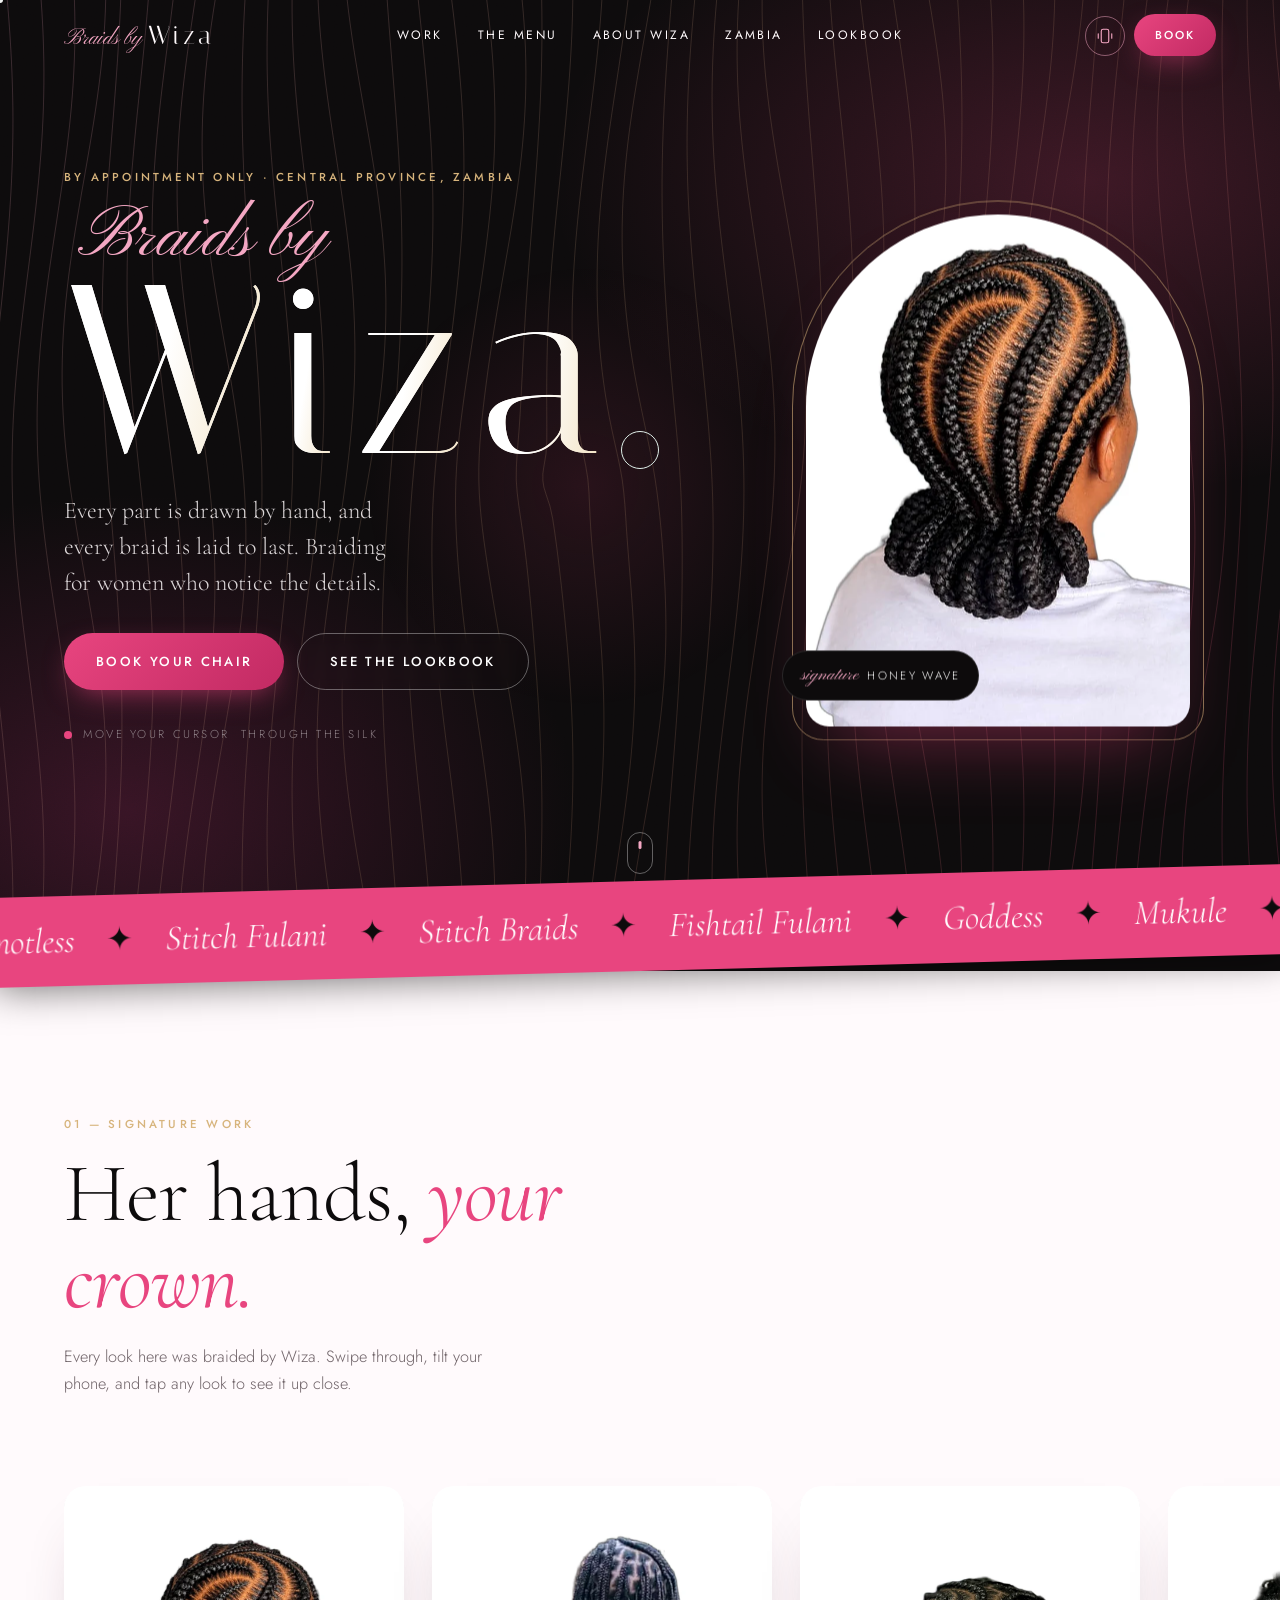
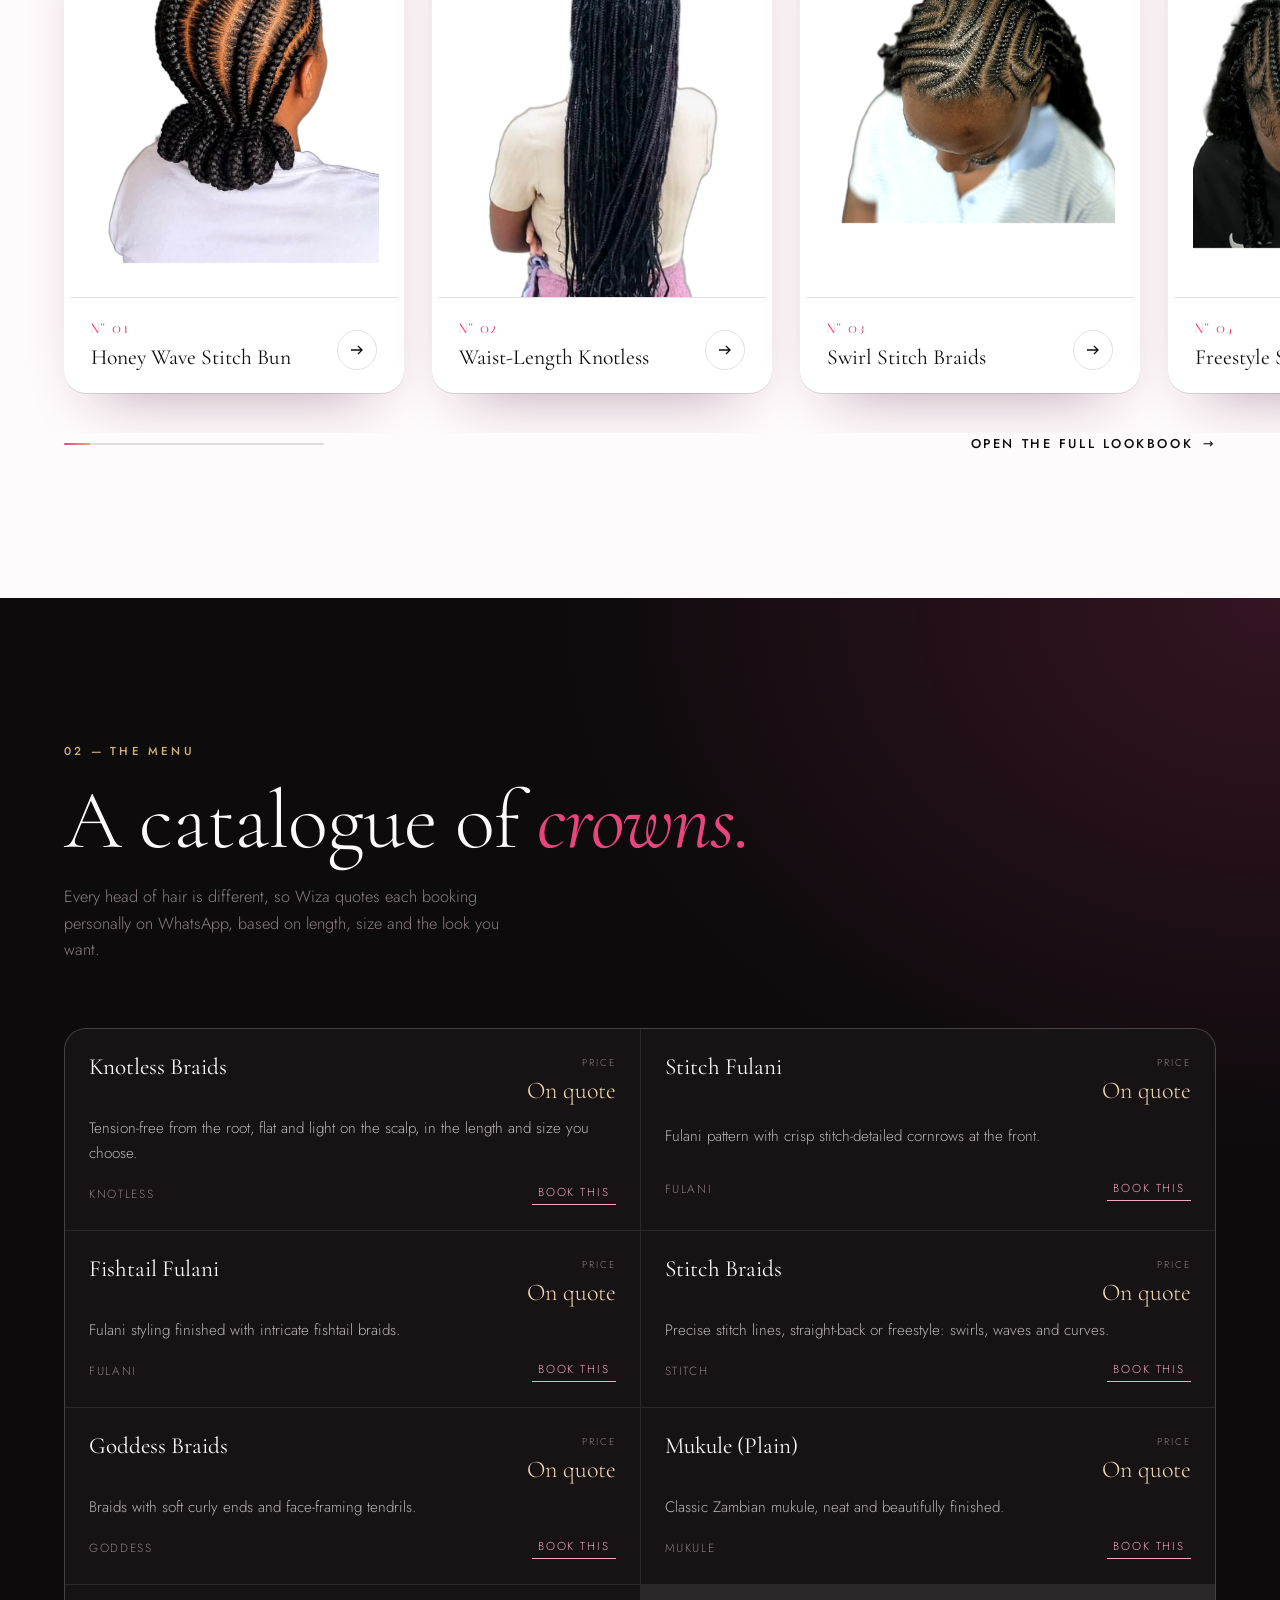
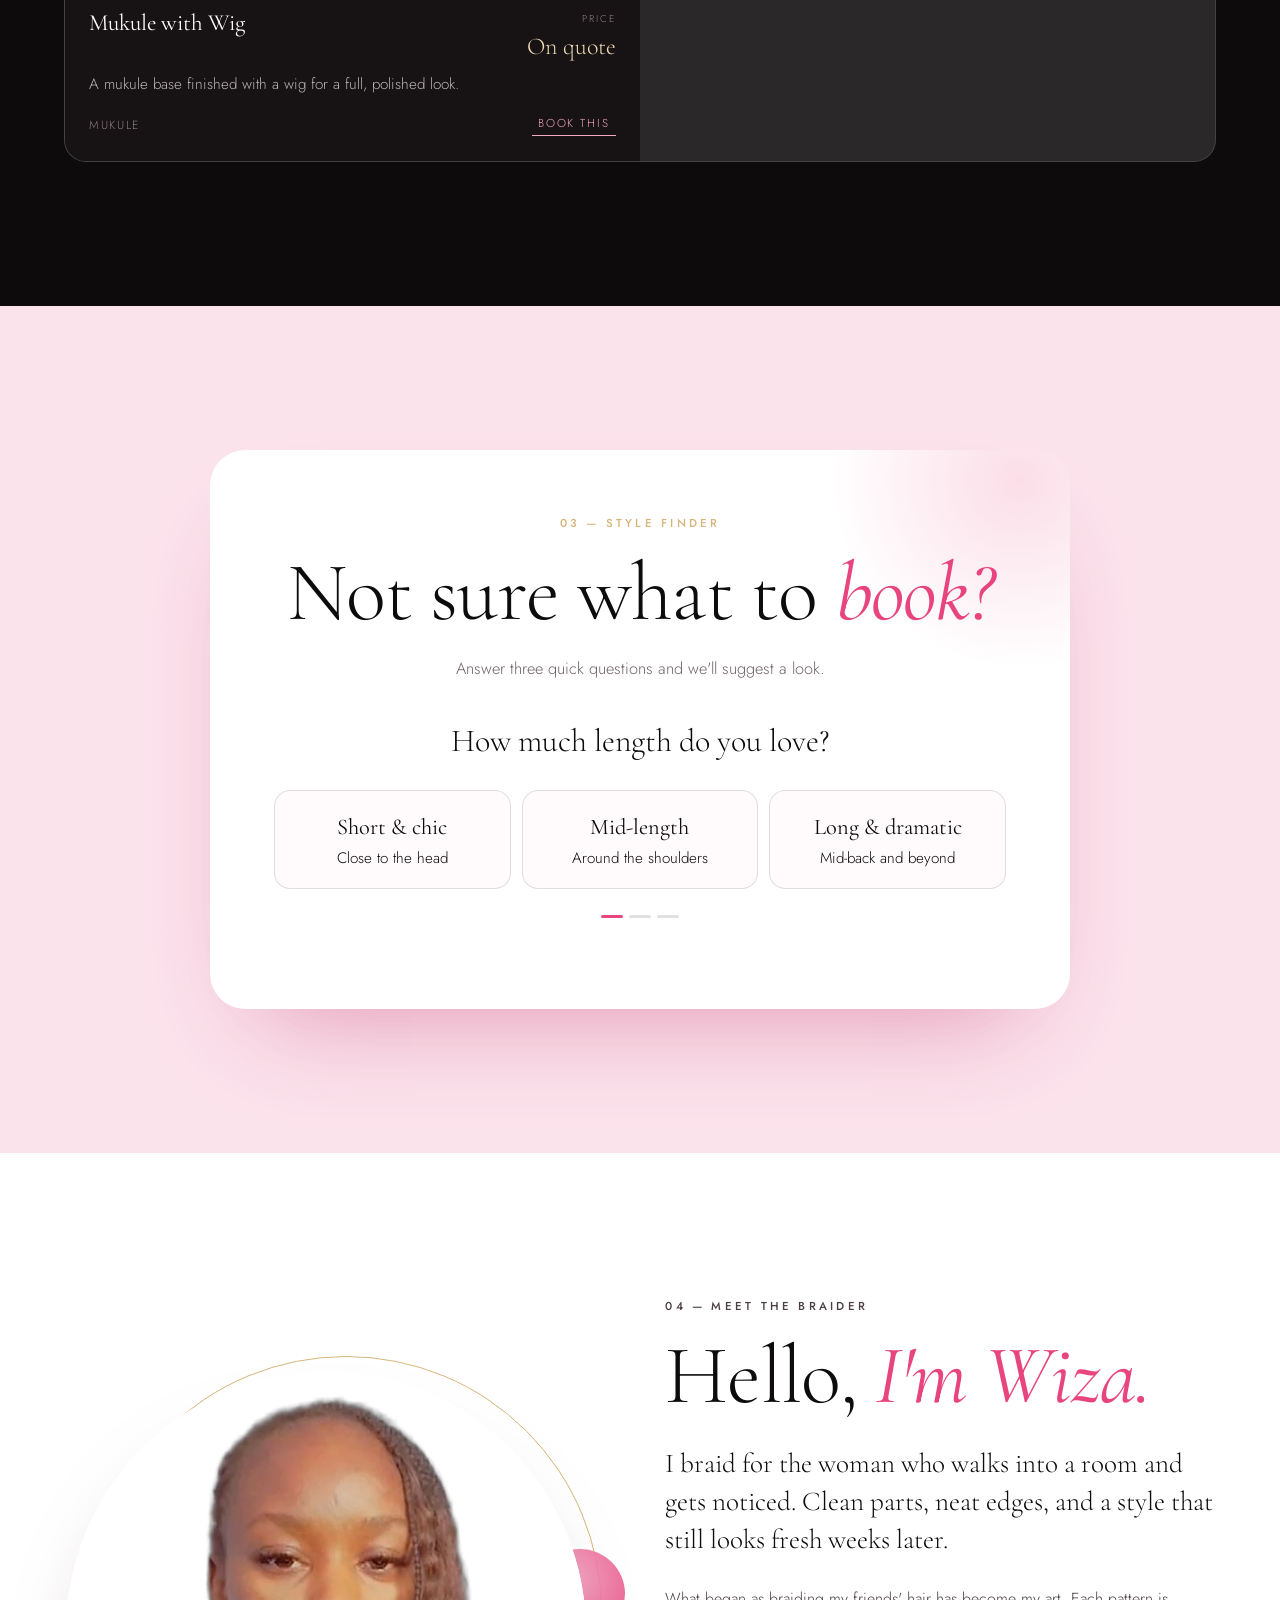
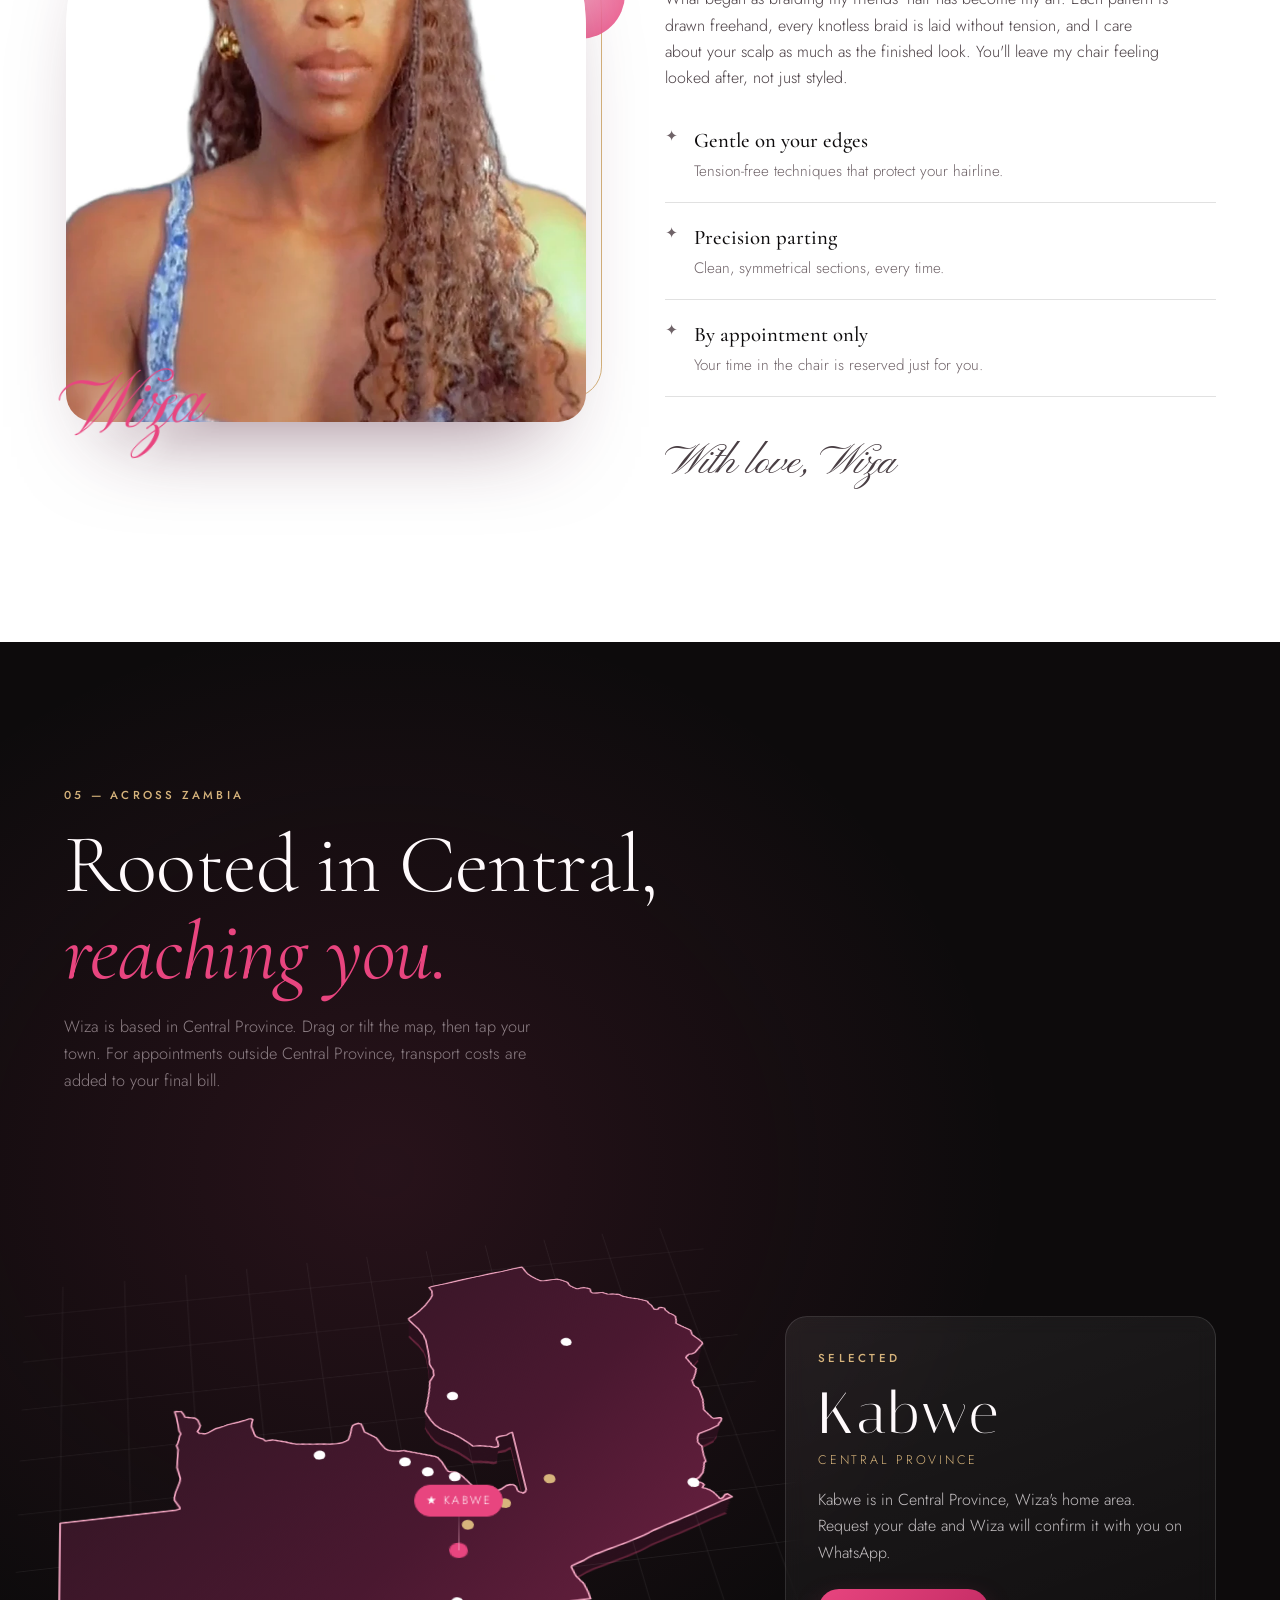
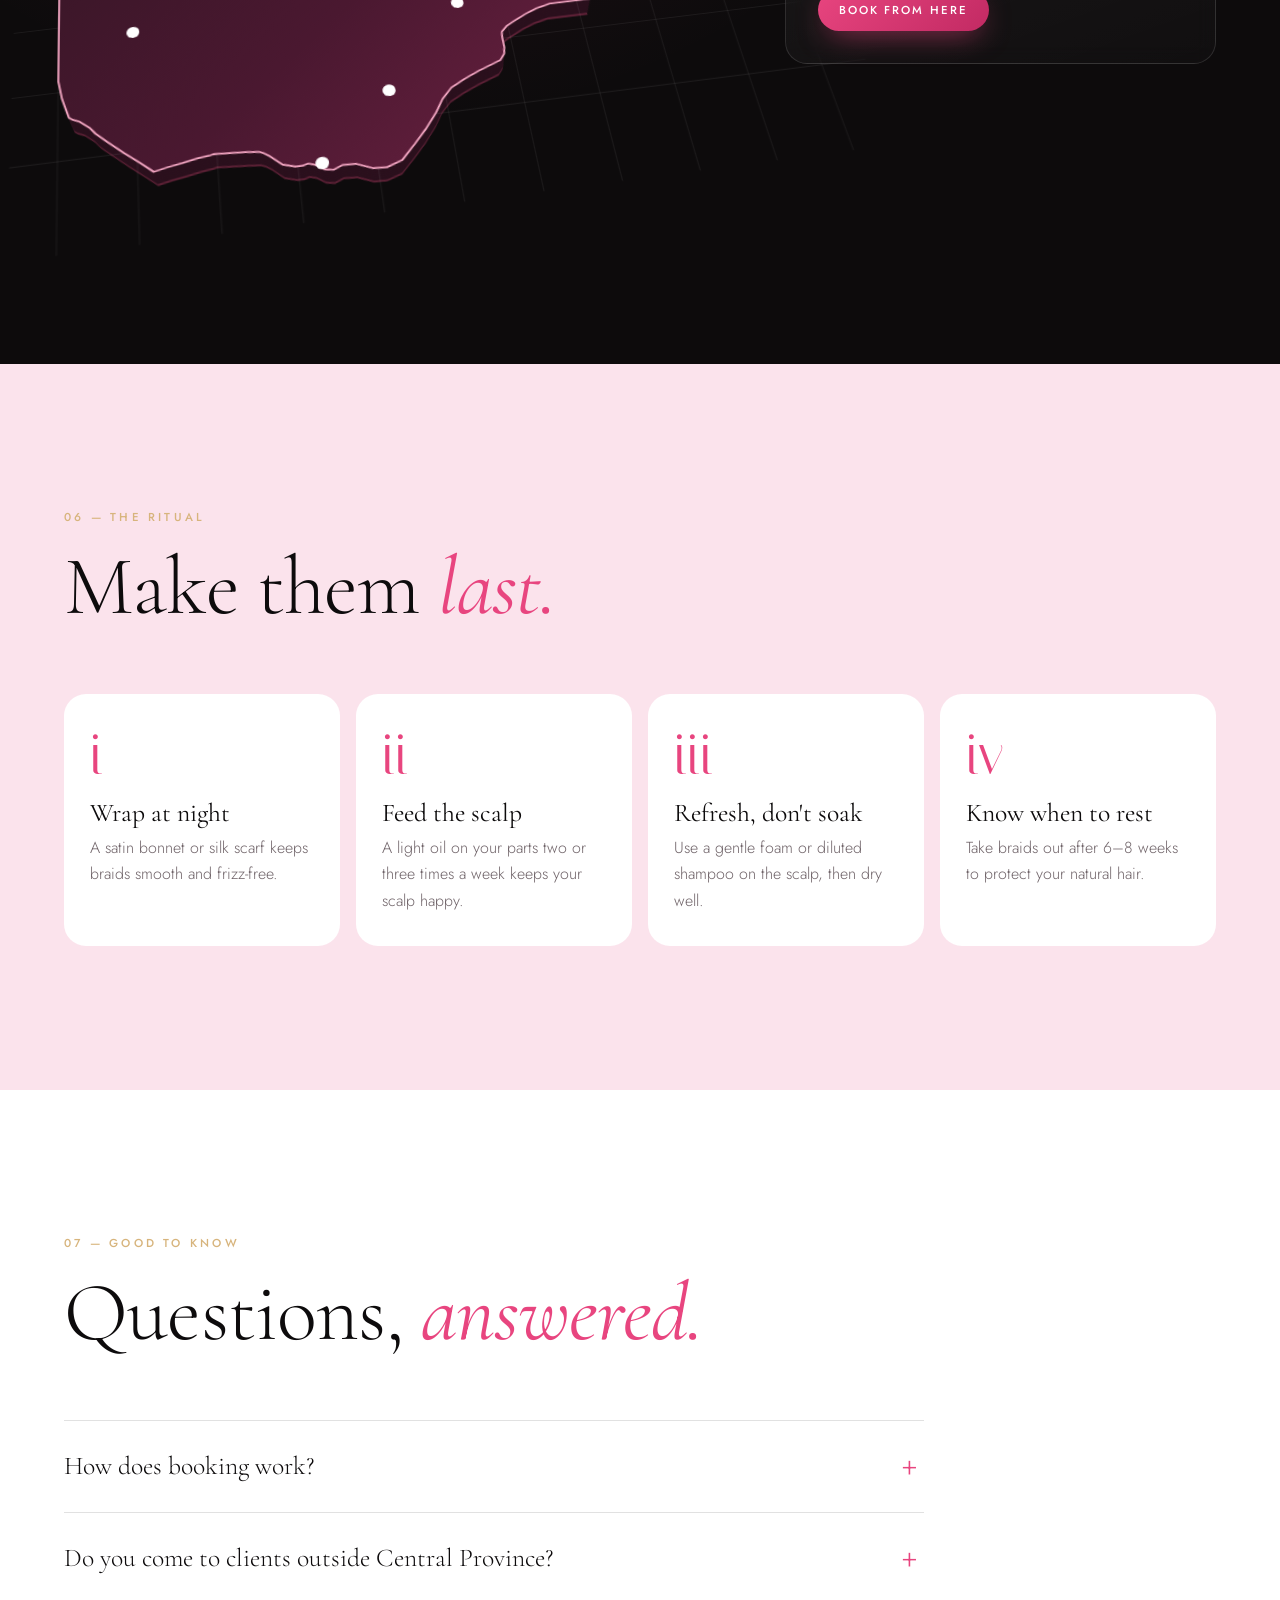
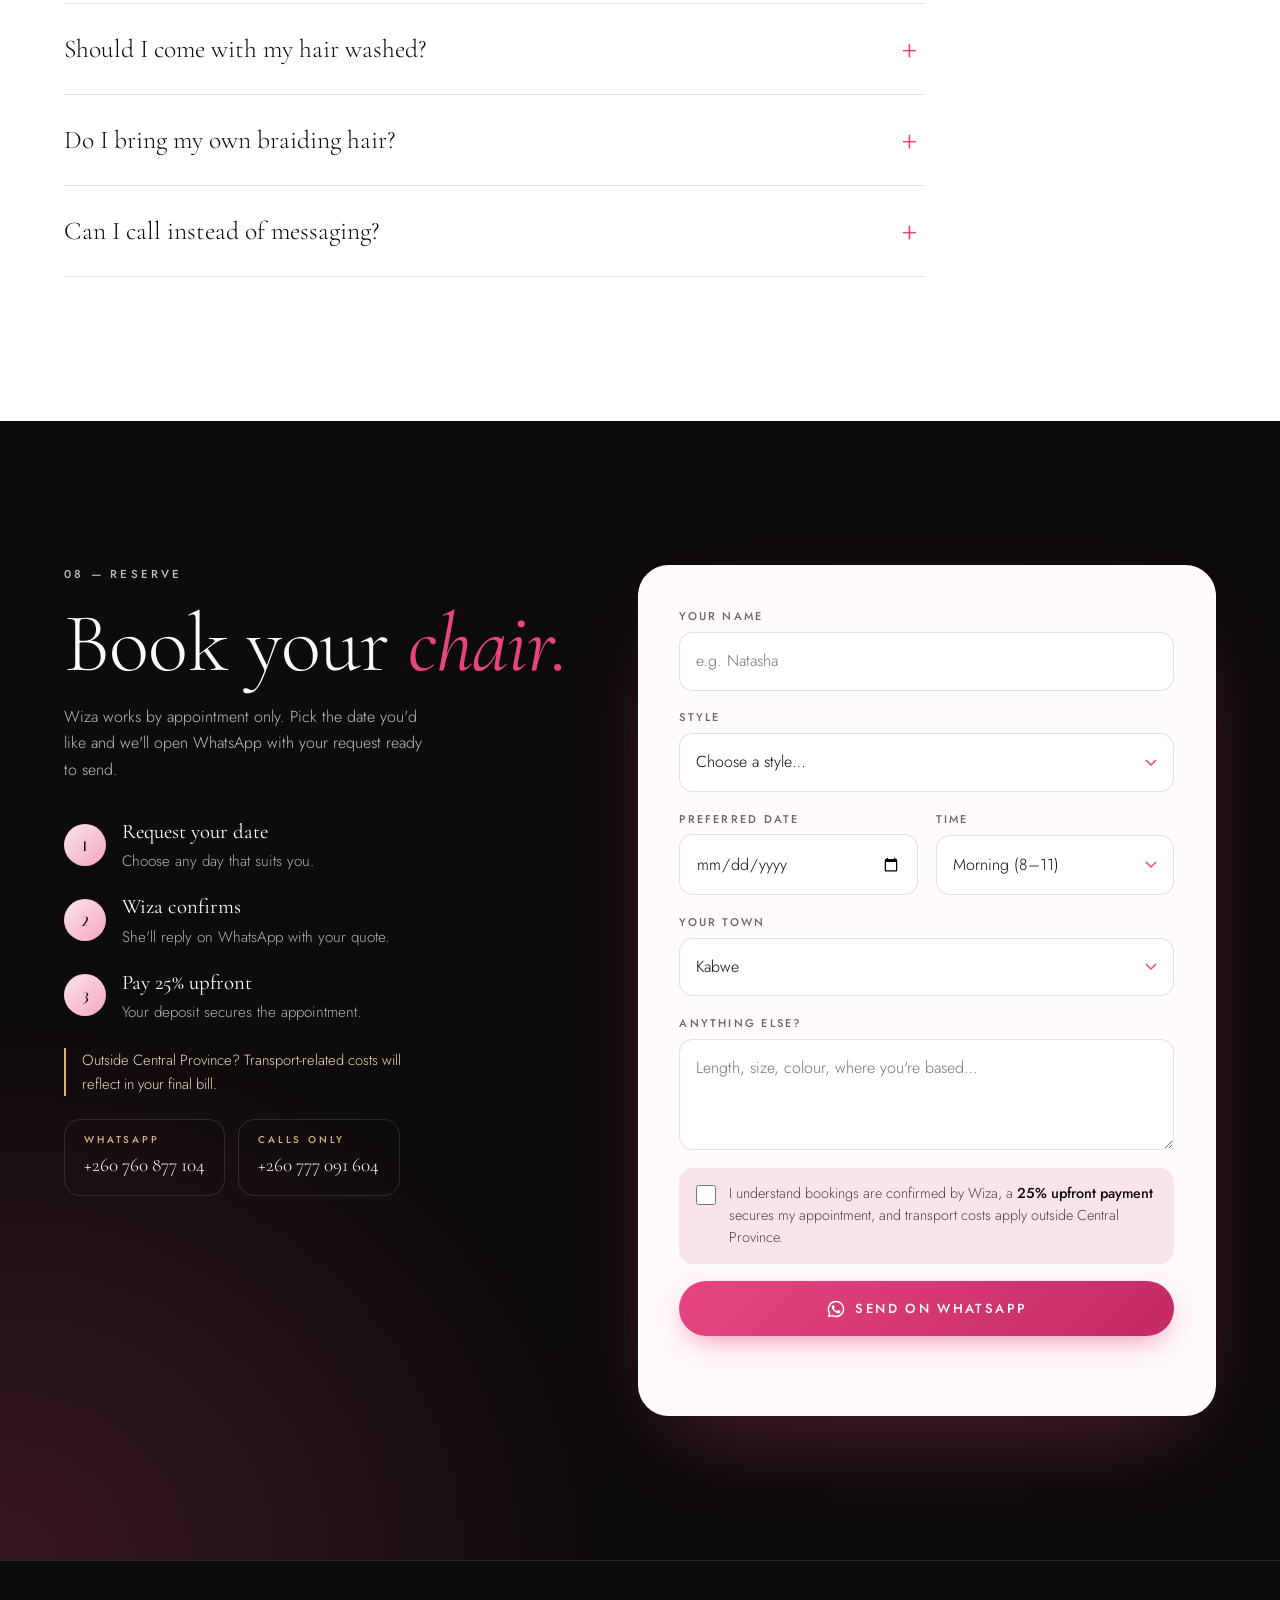
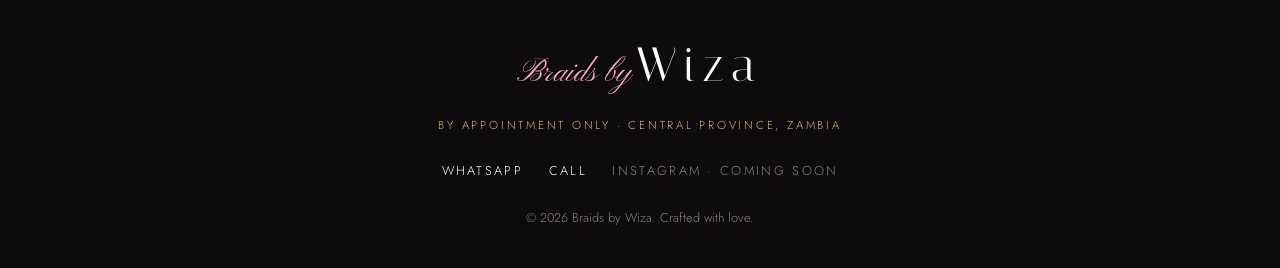
==== commit 387695e6: "Add Wiza's real services, contacts and booking policy - WhatsApp +260 760 877 104 and calls-only +26" ====
--- a/index.html
+++ b/index.html
@@ -4,7 +4,7 @@
   <meta charset="utf-8">
   <meta name="viewport" content="width=device-width, initial-scale=1, viewport-fit=cover">
   <title>Braids by Wiza — Luxury Braiding in Zambia</title>
-  <meta name="description" content="Braids by Wiza — luxury knotless, stitch, boho and freestyle braids, crafted by hand in Zambia. Book your chair on WhatsApp.">
+  <meta name="description" content="Braids by Wiza — knotless, Fulani, stitch, goddess braids and mukule, by appointment in Central Province, Zambia. Book on WhatsApp.">
   <meta name="theme-color" content="#0d0b0c">
   <meta property="og:title" content="Braids by Wiza">
   <meta property="og:description" content="Luxury braiding artistry, crafted by hand in Zambia.">
@@ -70,7 +70,7 @@
       <canvas class="hero__field" aria-hidden="true"></canvas>
       <div class="hero__grain" aria-hidden="true"></div>
       <div class="hero__content">
-        <p class="eyebrow reveal">Luxury braiding artistry &middot; Zambia</p>
+        <p class="eyebrow reveal">By appointment only &middot; Central Province, Zambia</p>
         <h1 class="hero__title">
           <span class="script reveal">Braids by</span>
           <span class="hero__name" data-split>Wiza</span>
@@ -84,7 +84,7 @@
       </div>
       <figure class="hero__feature tilt" data-tilt>
         <div class="hero__halo"></div>
-        <img src="assets/work/style-3.webp" alt="Honey wave cornrows swept into a low bun, by Wiza" width="740" height="875" fetchpriority="high">
+        <img src="assets/work/style-3.webp" alt="Honey wave stitch braids swept into a low bun, by Wiza" width="740" height="875" fetchpriority="high">
         <figcaption><span class="script">signature</span> Honey Wave</figcaption>
       </figure>
       <a class="hero__scroll" href="#work" aria-label="Scroll to work" data-haptic><span></span></a>
@@ -93,8 +93,8 @@
     <!-- MARQUEE -->
     <div class="marquee" aria-hidden="true">
       <div class="marquee__track">
-        <span>Knotless</span><i>✦</i><span>Stitch Cornrows</span><i>✦</i><span>Boho</span><i>✦</i><span>Fulani</span><i>✦</i><span>Goddess</span><i>✦</i><span>Freestyle</span><i>✦</i><span>Little Queens</span><i>✦</i>
-        <span>Knotless</span><i>✦</i><span>Stitch Cornrows</span><i>✦</i><span>Boho</span><i>✦</i><span>Fulani</span><i>✦</i><span>Goddess</span><i>✦</i><span>Freestyle</span><i>✦</i><span>Little Queens</span><i>✦</i>
+        <span>Knotless</span><i>✦</i><span>Stitch Fulani</span><i>✦</i><span>Stitch Braids</span><i>✦</i><span>Fishtail Fulani</span><i>✦</i><span>Goddess</span><i>✦</i><span>Mukule</span><i>✦</i><span>Knotless</span><i>✦</i><span>Stitch Fulani</span><i>✦</i><span>Stitch Braids</span><i>✦</i><span>Fishtail Fulani</span><i>✦</i><span>Goddess</span><i>✦</i><span>Mukule</span><i>✦</i>
+        <span>Knotless</span><i>✦</i><span>Stitch Fulani</span><i>✦</i><span>Stitch Braids</span><i>✦</i><span>Fishtail Fulani</span><i>✦</i><span>Goddess</span><i>✦</i><span>Mukule</span><i>✦</i><span>Knotless</span><i>✦</i><span>Stitch Fulani</span><i>✦</i><span>Stitch Braids</span><i>✦</i><span>Fishtail Fulani</span><i>✦</i><span>Goddess</span><i>✦</i><span>Mukule</span><i>✦</i>
       </div>
     </div>
 
@@ -117,9 +117,8 @@
       <div class="section__head">
         <p class="eyebrow reveal">02 &mdash; The menu</p>
         <h2 class="reveal">A catalogue of <em>crowns.</em></h2>
-        <p class="section__sub reveal">Prices start from the amounts shown and depend on length, size and how much hair is used. Wiza will confirm your quote on WhatsApp.</p>
-      </div>
-      <div class="menu__tabs" role="tablist" data-menu-tabs></div>
+        <p class="section__sub reveal">Every head of hair is different, so Wiza quotes each booking personally on WhatsApp, based on length, size and the look you want.</p>
+      </div>
       <div class="menu__panel" data-menu-panel></div>
     </section>
 
@@ -149,7 +148,7 @@
           <ul class="about__values">
             <li class="reveal"><span class="about__icon">✦</span><div><strong>Gentle on your edges</strong><span>Tension-free techniques that protect your hairline.</span></div></li>
             <li class="reveal"><span class="about__icon">✦</span><div><strong>Precision parting</strong><span>Clean, symmetrical sections, every time.</span></div></li>
-            <li class="reveal"><span class="about__icon">✦</span><div><strong>Premium hair only</strong><span>Soft, lightweight extensions that move naturally.</span></div></li>
+            <li class="reveal"><span class="about__icon">✦</span><div><strong>By appointment only</strong><span>Your time in the chair is reserved just for you.</span></div></li>
           </ul>
           <p class="about__sign script reveal">With love, Wiza</p>
         </div>
@@ -160,8 +159,8 @@
     <section class="section map" id="map">
       <div class="section__head">
         <p class="eyebrow reveal">05 &mdash; Across Zambia</p>
-        <h2 class="reveal">From the Copperbelt <em>to the Falls.</em></h2>
-        <p class="section__sub reveal">Drag or tilt the map, then tap your town. Clients travel to the studio from all over Zambia, and home visits and bridal bookings can be arranged.</p>
+        <h2 class="reveal">Rooted in Central, <em>reaching you.</em></h2>
+        <p class="section__sub reveal">Wiza is based in Central Province. Drag or tilt the map, then tap your town. For appointments outside Central Province, transport costs are added to your final bill.</p>
       </div>
       <div class="map__wrap">
         <div class="map__stage" data-map-stage>
@@ -171,7 +170,7 @@
         </div>
         <aside class="map__card" data-map-card aria-live="polite">
           <p class="eyebrow">Selected</p>
-          <h3 data-map-city>Lusaka</h3>
+          <h3 data-map-city>Kabwe</h3>
           <p data-map-region class="map__region"></p>
           <p data-map-copy></p>
           <a class="btn btn--pink btn--sm magnetic" href="#book" data-map-book data-haptic="medium">Book from here</a>
@@ -200,11 +199,11 @@
         <h2 class="reveal">Questions, <em>answered.</em></h2>
       </div>
       <div class="faq__list">
-        <details class="reveal" data-haptic><summary>Should I come with my hair washed?</summary><p>Yes, please arrive with clean, detangled, blow-dried hair. If you'd rather not, add a wash &amp; blow-dry to your booking.</p></details>
-        <details class="reveal" data-haptic><summary>Is braiding hair included?</summary><p>You're welcome to bring your own, or Wiza can supply premium pre-stretched hair matched to your colour for a small fee.</p></details>
-        <details class="reveal" data-haptic><summary>How do I secure my booking?</summary><p>Send your request through the form below. It opens WhatsApp with your details filled in, and Wiza will confirm your date and any deposit there.</p></details>
-        <details class="reveal" data-haptic><summary>Do you do home visits or bridal parties?</summary><p>Yes. Home visits, bridal parties and group bookings can be arranged. Mention it in your booking note.</p></details>
-        <details class="reveal" data-haptic><summary>Can I bring my daughter?</summary><p>Of course. Our Little Queens menu is made for young clients, with plenty of patience.</p></details>
+        <details class="reveal" data-haptic><summary>How does booking work?</summary><p>Wiza works by appointment only. Request your preferred date through the form below. Wiza will confirm it with you on WhatsApp, and a 25% upfront payment secures your slot. The balance is paid on the day.</p></details>
+        <details class="reveal" data-haptic><summary>Do you come to clients outside Central Province?</summary><p>Yes. Wiza is based in Central Province. For appointments outside the province, transport-related costs will reflect in your final bill, and she'll include them in your quote.</p></details>
+        <details class="reveal" data-haptic><summary>Should I come with my hair washed?</summary><p>Yes, please have clean, detangled, blow-dried hair before your appointment. It makes for a neater, longer-lasting result.</p></details>
+        <details class="reveal" data-haptic><summary>Do I bring my own braiding hair?</summary><p>Mention your style when you book, and Wiza will tell you exactly what hair to get and how many packs you'll need.</p></details>
+        <details class="reveal" data-haptic><summary>Can I call instead of messaging?</summary><p>Of course. Call <a href="tel:+260777091604">+260 777 091 604</a> (calls only), or WhatsApp <a href="https://wa.me/260760877104" target="_blank" rel="noopener">+260 760 877 104</a>.</p></details>
       </div>
     </section>
 
@@ -214,7 +213,17 @@
         <div class="book__intro">
           <p class="eyebrow reveal">08 &mdash; Reserve</p>
           <h2 class="reveal">Book your <em>chair.</em></h2>
-          <p class="reveal">Fill this in and we'll open WhatsApp with your request ready to send. No account, no fuss.</p>
+          <p class="reveal">Wiza works by appointment only. Pick the date you'd like and we'll open WhatsApp with your request ready to send.</p>
+          <ol class="book__steps">
+            <li class="reveal"><span>1</span><div><strong>Request your date</strong>Choose any day that suits you.</div></li>
+            <li class="reveal"><span>2</span><div><strong>Wiza confirms</strong>She'll reply on WhatsApp with your quote.</div></li>
+            <li class="reveal"><span>3</span><div><strong>Pay 25% upfront</strong>Your deposit secures the appointment.</div></li>
+          </ol>
+          <p class="book__note reveal">Outside Central Province? Transport-related costs will reflect in your final bill.</p>
+          <div class="book__contact reveal">
+            <a href="https://wa.me/260760877104" target="_blank" rel="noopener" data-haptic><span class="eyebrow">WhatsApp</span>+260 760 877 104</a>
+            <a href="tel:+260777091604" data-haptic><span class="eyebrow">Calls only</span>+260 777 091 604</a>
+          </div>
           <div class="book__chosen reveal" data-chosen hidden>
             <img alt="" data-chosen-img>
             <div><span class="eyebrow">Your look</span><strong data-chosen-title></strong></div>
@@ -231,7 +240,8 @@
             </label>
           </div>
           <label class="field"><span>Your town</span><select name="town" data-town-select></select></label>
-          <label class="field"><span>Anything else?</span><textarea name="notes" rows="3" placeholder="Length, colour, home visit, bridal party…"></textarea></label>
+          <label class="field"><span>Anything else?</span><textarea name="notes" rows="3" placeholder="Length, size, colour, where you're based…"></textarea></label>
+          <label class="consent"><input type="checkbox" name="agree" required><span>I understand bookings are confirmed by Wiza, a <strong>25% upfront payment</strong> secures my appointment, and transport costs apply outside Central Province.</span></label>
           <button class="btn btn--pink btn--block magnetic" type="submit" data-haptic="success">
             <svg viewBox="0 0 24 24" aria-hidden="true" class="wa"><path d="M12 2a10 10 0 0 0-8.6 15.1L2 22l5-1.3A10 10 0 1 0 12 2Zm0 18.2a8.2 8.2 0 0 1-4.2-1.2l-.3-.2-3 .8.8-2.9-.2-.3A8.2 8.2 0 1 1 12 20.2Zm4.5-6.1c-.2-.1-1.5-.7-1.7-.8-.2-.1-.4-.1-.6.1l-.8 1c-.1.2-.3.2-.5.1a6.7 6.7 0 0 1-3.3-2.9c-.3-.4.3-.4.7-1.4.1-.2 0-.3 0-.5l-.8-1.8c-.2-.5-.4-.4-.6-.4h-.5a1 1 0 0 0-.7.3 3 3 0 0 0-.9 2.2 5.1 5.1 0 0 0 1.1 2.7 11.6 11.6 0 0 0 4.4 3.9c1.6.7 2.3.8 3.1.6.5-.1 1.5-.6 1.7-1.2.2-.6.2-1.1.1-1.2l-.7-.5Z"/></svg>
             Send on WhatsApp
@@ -244,7 +254,7 @@
 
   <footer class="footer">
     <div class="footer__brand"><span class="script">Braids by</span> <span class="display">Wiza</span></div>
-    <p class="footer__tag">Luxury braiding artistry &middot; Zambia</p>
+    <p class="footer__tag">By appointment only &middot; Central Province, Zambia</p>
     <div class="footer__links" data-socials></div>
     <p class="footer__small">&copy; <span data-year></span> Braids by Wiza. Crafted with love.</p>
   </footer>
--- a/css/style.css
+++ b/css/style.css
@@ -307,10 +307,6 @@
 
 /* ---------- Menu ---------- */
 .menu { background: radial-gradient(80% 60% at 100% 0%, rgba(74,24,48,.65), transparent 70%), var(--ink); }
-.menu__tabs { display: flex; gap: .5rem; overflow-x: auto; scrollbar-width: none; margin: 0 calc(var(--gutter) * -1) 2rem; padding: 0 var(--gutter) .4rem; }
-.menu__tabs::-webkit-scrollbar { display: none; }
-.menu__tab { flex: none; padding: .8rem 1.3rem; border-radius: 999px; border: 1px solid var(--line); font-size: .78rem; letter-spacing: .14em; text-transform: uppercase; transition: background .4s var(--ease), color .4s, border-color .4s; }
-.menu__tab[aria-selected="true"] { background: var(--blush); color: var(--ink); border-color: var(--blush); }
 .menu__panel { display: grid; gap: 1px; background: var(--line); border: 1px solid var(--line); border-radius: var(--r); overflow: hidden; }
 @media (min-width: 820px) { .menu__panel { grid-template-columns: 1fr 1fr; } }
 .menu-item { background: var(--ink-2); padding: 1.6rem 1.5rem; display: grid; grid-template-columns: 1fr auto; gap: .3rem 1rem; position: relative; overflow: hidden; transition: background .5s var(--ease); animation: rise .7s var(--ease) both; }
@@ -383,9 +379,8 @@
 .map-pin__stand { position: absolute; left: 50%; bottom: 50%; transform-origin: 50% 100%; transform: rotateZ(calc(-1 * var(--rz))) rotateX(calc(-1 * var(--rx))); display: grid; justify-items: center; translate: -50% 0; transform-style: preserve-3d; pointer-events: none; }
 .map-pin__label { white-space: nowrap; font-size: .64rem; letter-spacing: .18em; text-transform: uppercase; padding: .3rem .6rem; border-radius: 999px; background: rgba(13,11,12,.75); border: 1px solid var(--line); opacity: 0; transform: scale(.7); transition: opacity .3s, background .3s, color .3s, transform .4s var(--ease-back); }
 .map-pin__stick { width: 1px; height: 0; background: linear-gradient(var(--line), var(--rose)); transition: height .4s var(--ease-back); }
-.map-pin.is-studio .map-pin__base { background: var(--gold); }
-.map-pin.is-studio .map-pin__label { color: var(--gold-soft); border-color: rgba(215,180,124,.5); opacity: 1; transform: none; }
-.map-pin.is-studio .map-pin__stick { height: 18px; }
+.map-pin.is-home .map-pin__base { background: var(--gold); }
+.map-pin.is-home .map-pin__label { color: var(--gold-soft); border-color: rgba(215,180,124,.5); }
 .map-pin.is-active .map-pin__base { background: var(--pink); transform: scale(1.5); }
 .map-pin.is-active .map-pin__label { opacity: 1; background: var(--pink); color: var(--white); border-color: var(--pink); transform: scale(1.1); }
 .map-pin.is-active .map-pin__stick { height: 34px; }
@@ -443,6 +438,21 @@
 .field.is-error input, .field.is-error select { border-color: var(--pink-deep); }
 .field-row { display: grid; gap: 1.1rem; grid-template-columns: 1fr 1fr; }
 @media (max-width: 420px) { .field-row { grid-template-columns: 1fr; } }
+.consent { display: flex; gap: .8rem; align-items: flex-start; font-size: .9rem; color: #4a3f44; line-height: 1.5; padding: .9rem 1rem; border-radius: 14px; background: var(--blush); border: 1px solid transparent; transition: border-color .3s; }
+.consent input { flex: none; width: 20px; height: 20px; margin: .1rem 0 0; accent-color: var(--pink); }
+.consent.is-error { border-color: var(--pink-deep); }
+.consent strong { font-weight: 500; color: var(--ink); }
+.book__steps { list-style: none; padding: 0; margin: 2rem 0 1.4rem; display: grid; gap: 1rem; }
+.book__steps li { display: flex; gap: 1rem; align-items: center; }
+.book__steps li > span { flex: none; width: 42px; height: 42px; border-radius: 50%; display: grid; place-items: center; font-family: var(--f-display); font-size: 1.2rem; color: var(--ink); background: linear-gradient(135deg, var(--blush), var(--rose)); }
+.book__steps div { color: rgba(255,250,252,.7); font-size: .95rem; }
+.book__steps strong { display: block; font-family: var(--f-serif); font-weight: 400; font-size: 1.3rem; color: var(--white); }
+.book__note { font-size: .92rem; color: var(--gold-soft) !important; border-left: 2px solid var(--gold); padding-left: 1rem; }
+.book__contact { display: flex; flex-wrap: wrap; gap: .8rem; margin-top: 1.4rem; }
+.book__contact a { display: grid; padding: .8rem 1.2rem; border: 1px solid var(--line); border-radius: 16px; font-family: var(--f-serif); font-size: 1.2rem; transition: border-color .3s, color .3s; }
+.book__contact a:hover { border-color: var(--rose); color: var(--rose); }
+.book__contact .eyebrow { margin: 0 0 .1rem; font-size: .62rem; }
+.faq details p a { color: var(--pink); border-bottom: 1px solid currentColor; }
 .form-msg { margin: 0; min-height: 1.4em; font-size: .9rem; color: var(--pink-deep); text-align: center; }
 
 /* ---------- Footer ---------- */
@@ -452,6 +462,7 @@
 .footer__tag { color: var(--gold); letter-spacing: .24em; text-transform: uppercase; font-size: .72rem; }
 .footer__links { display: flex; justify-content: center; gap: 1.6rem; margin: 1.6rem 0; font-size: .8rem; letter-spacing: .18em; text-transform: uppercase; }
 .footer__links a:hover { color: var(--rose); }
+.footer__links .soon { color: var(--muted); }
 .footer__small { color: var(--muted); font-size: .8rem; margin: 0; }
 
 /* ---------- Floating WhatsApp ---------- */
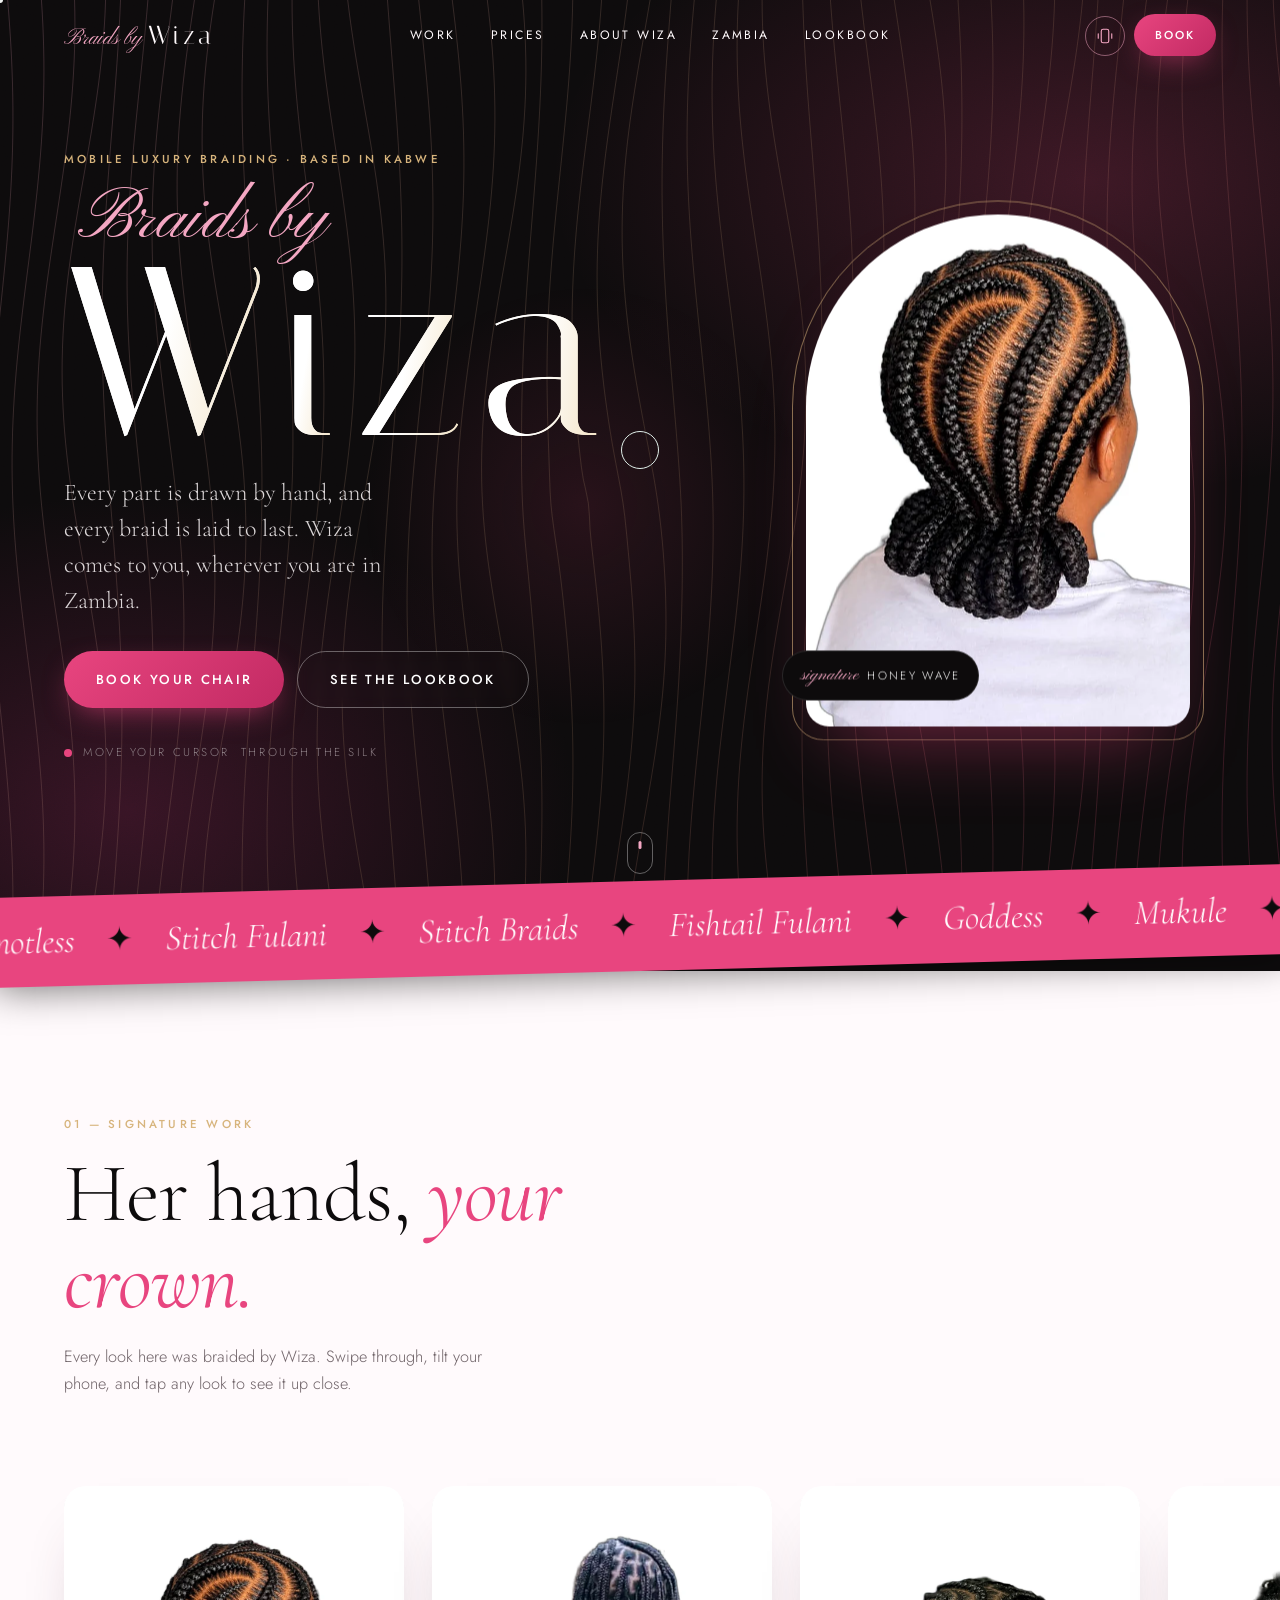
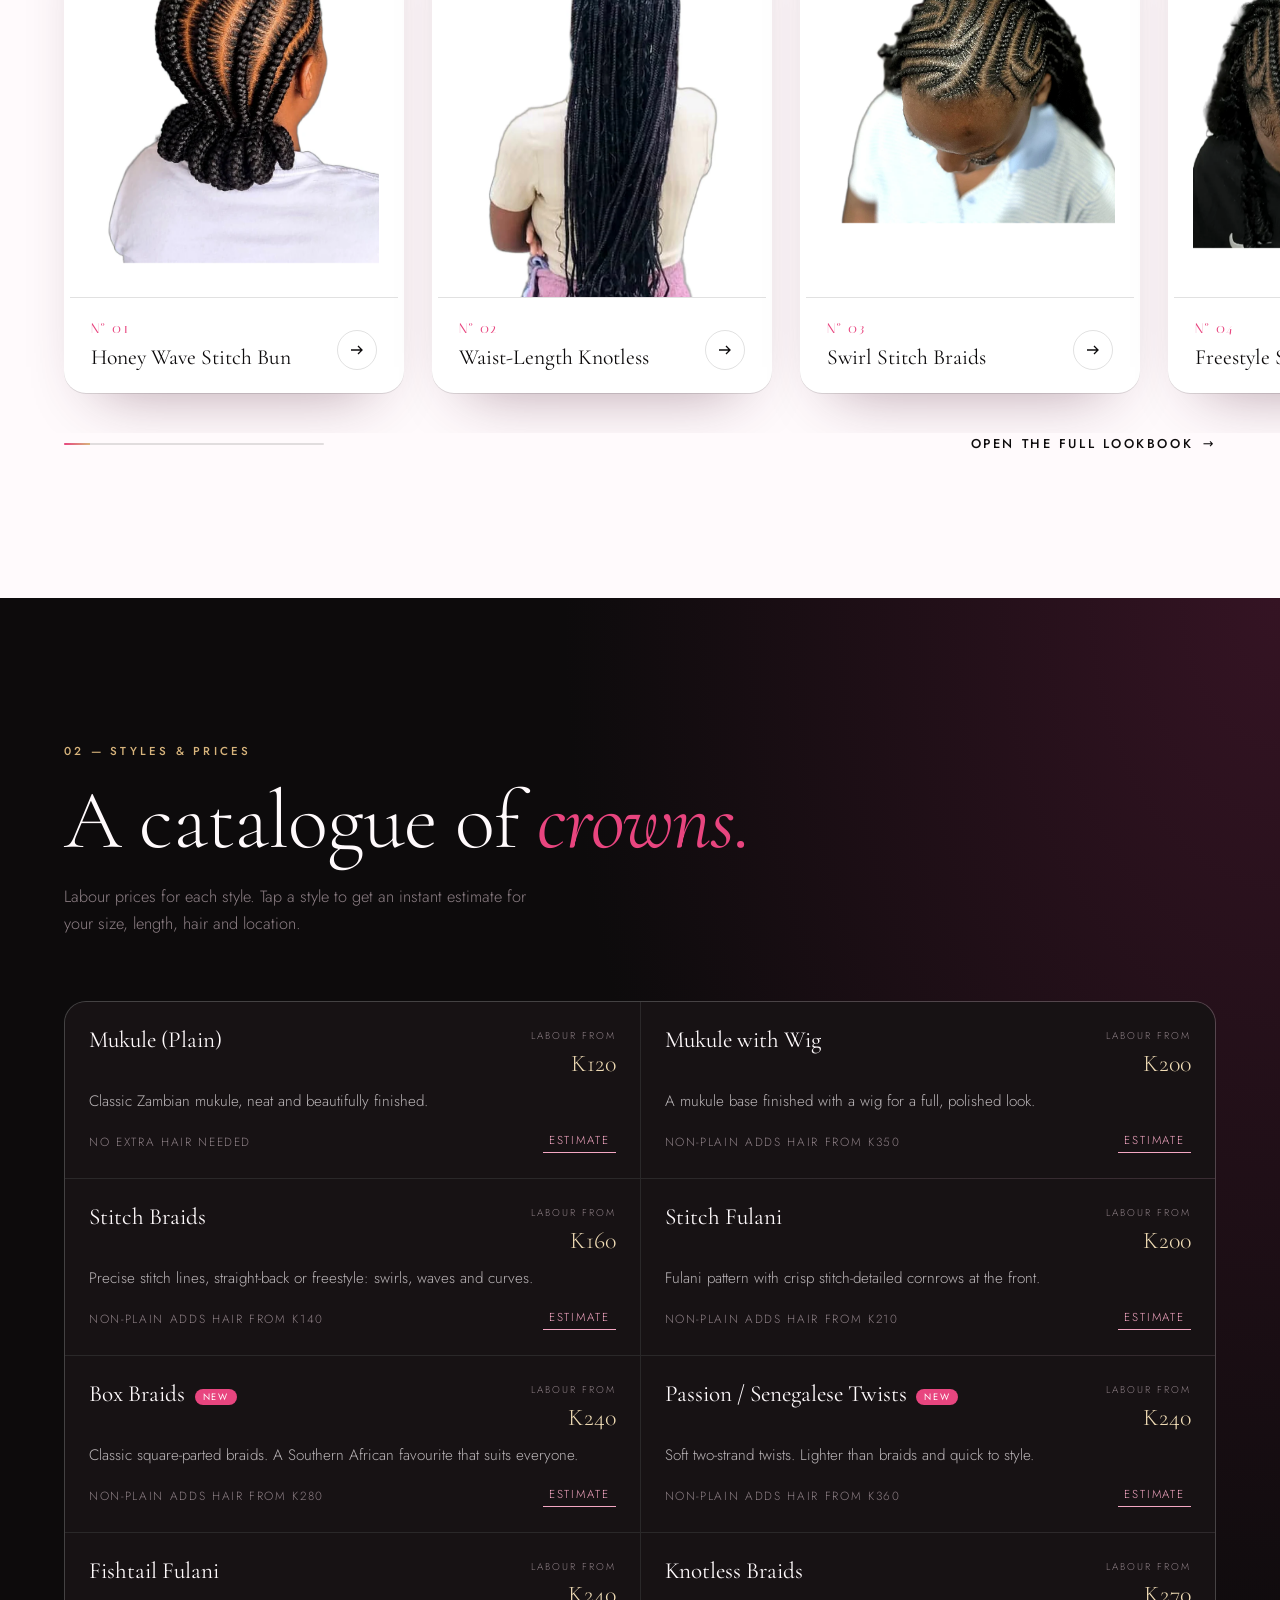
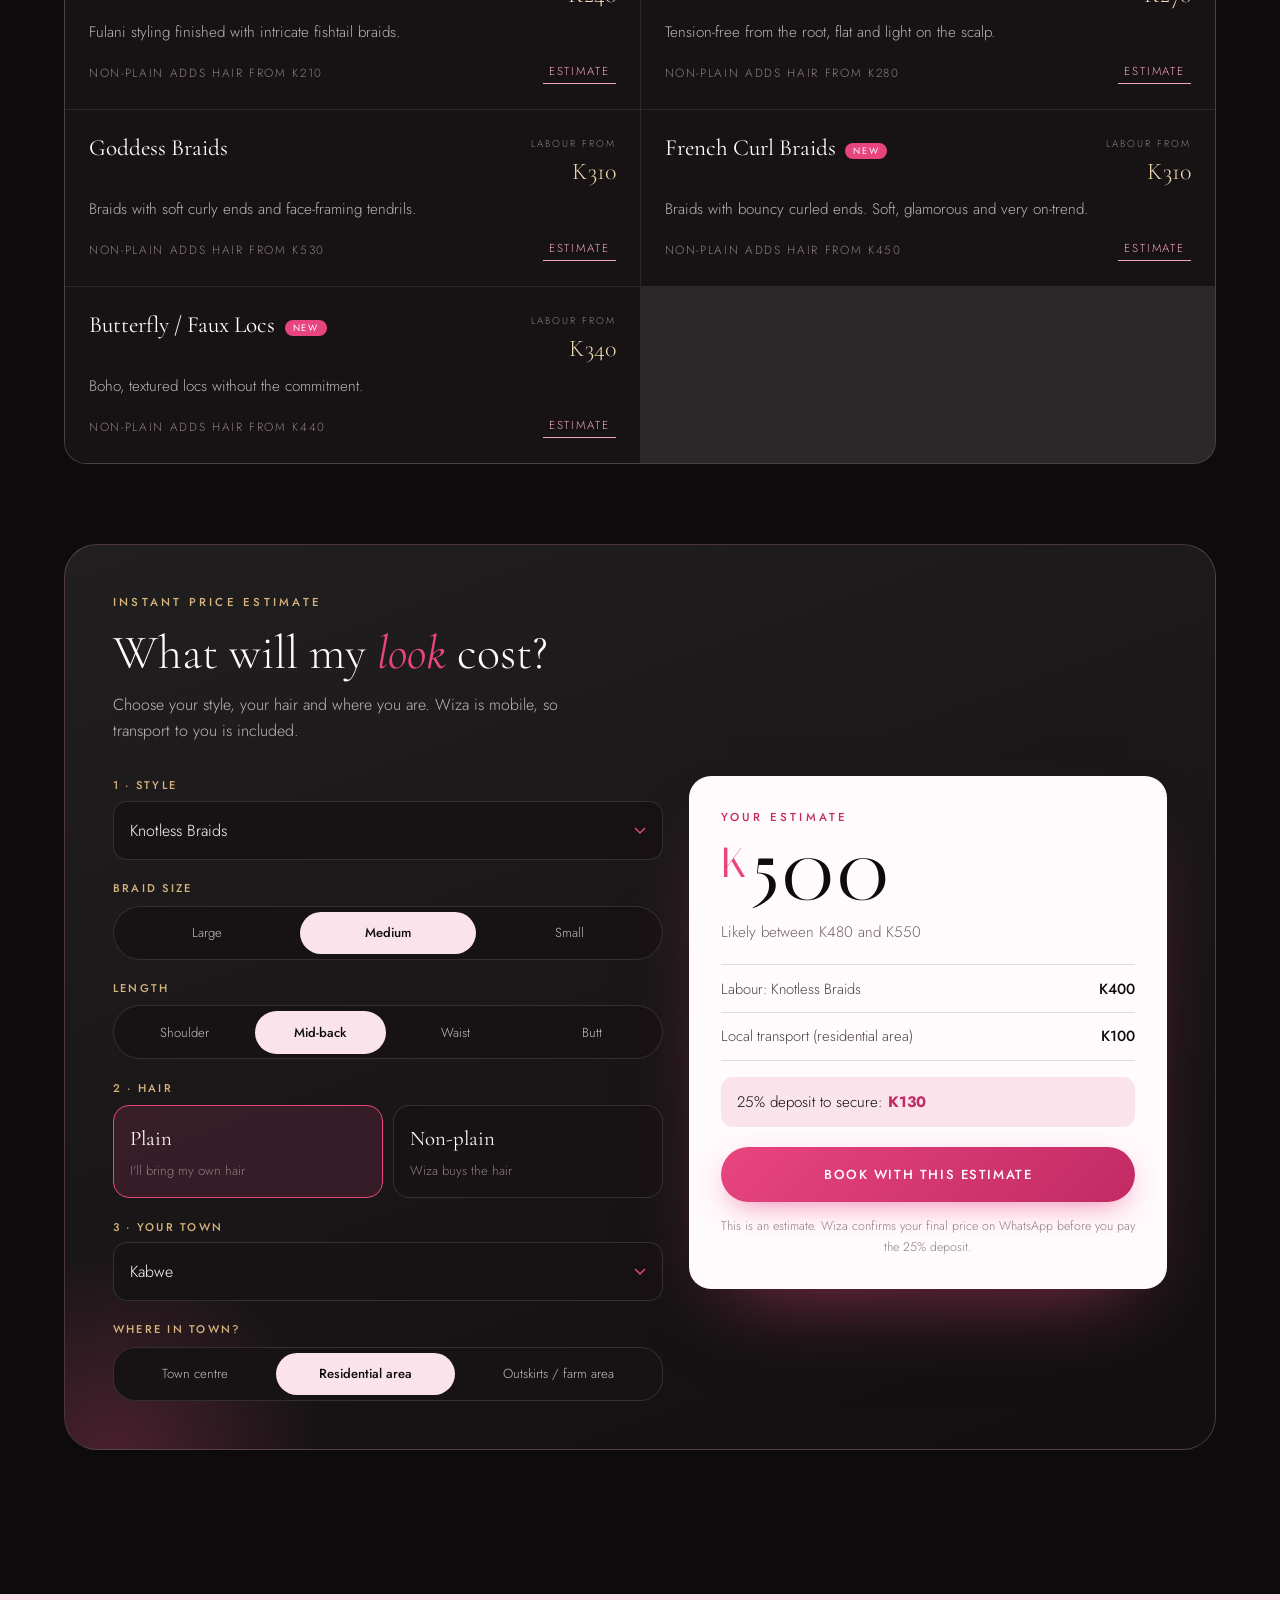
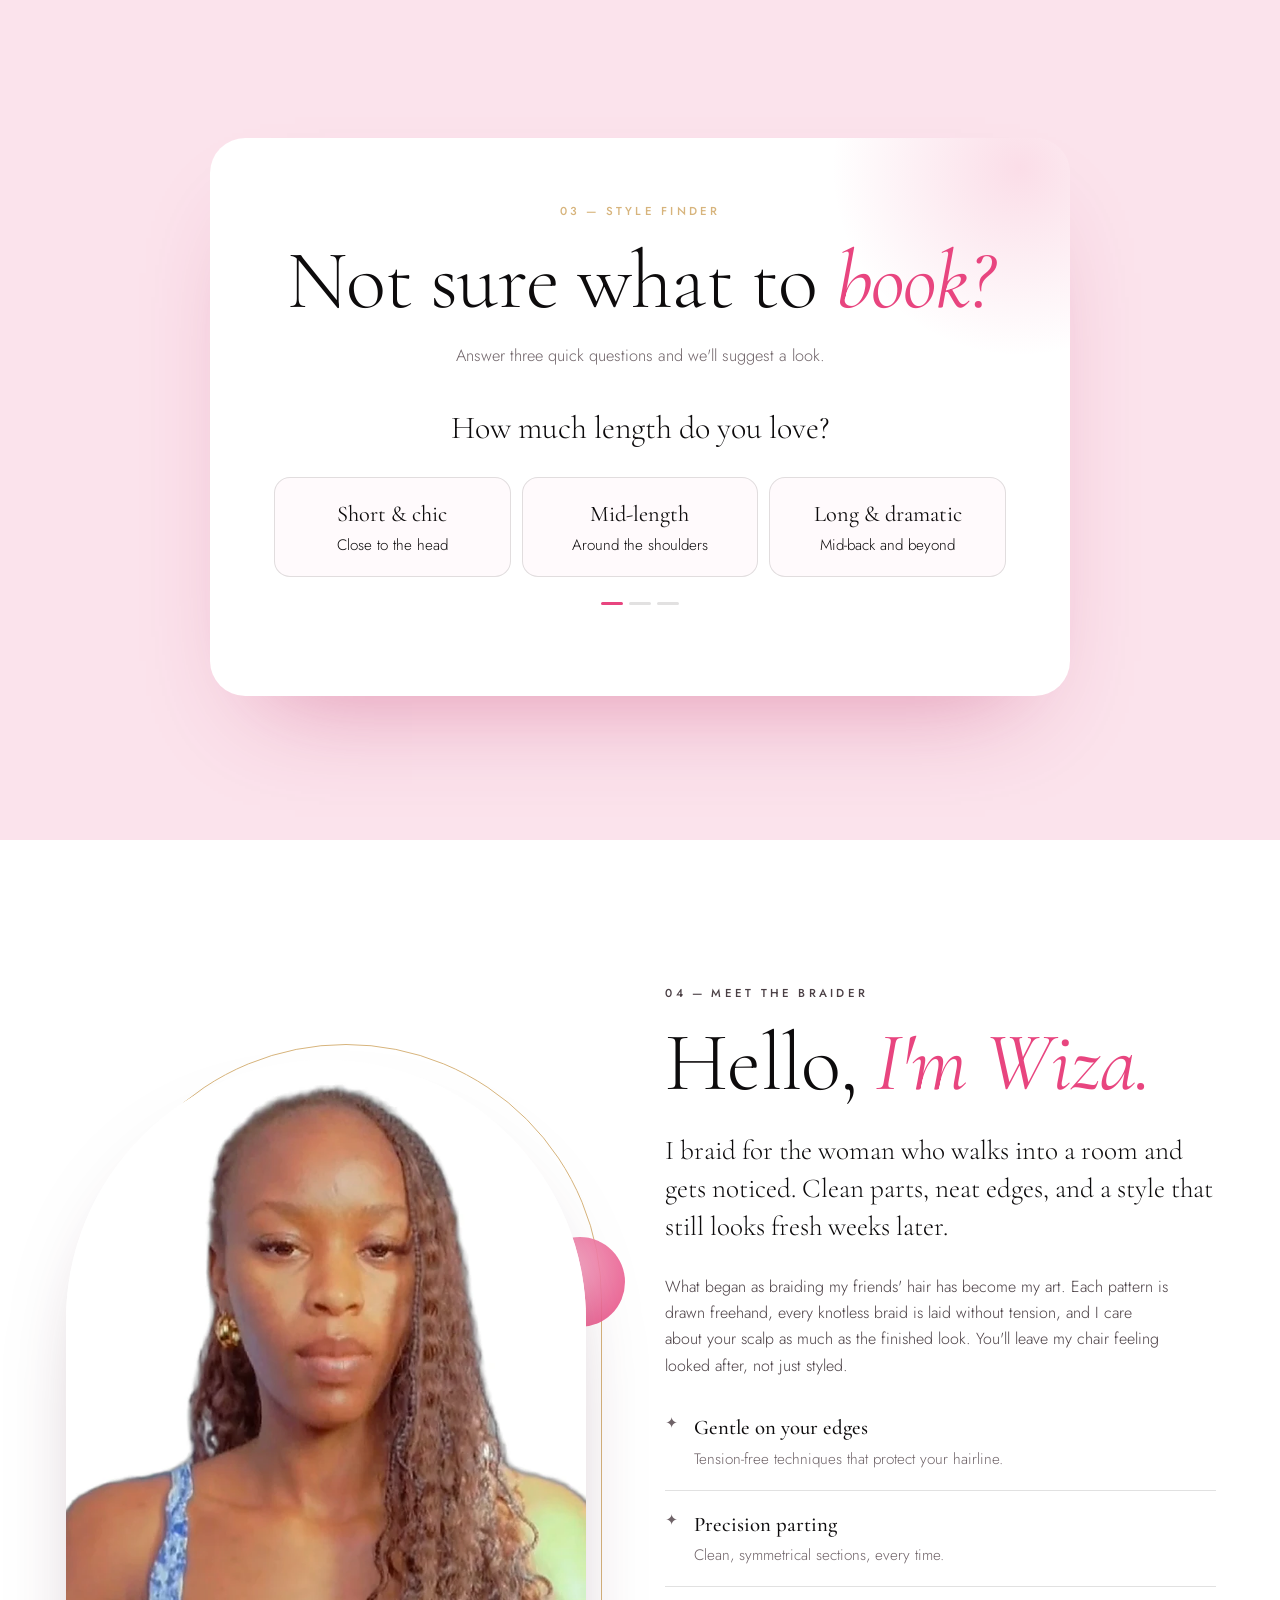
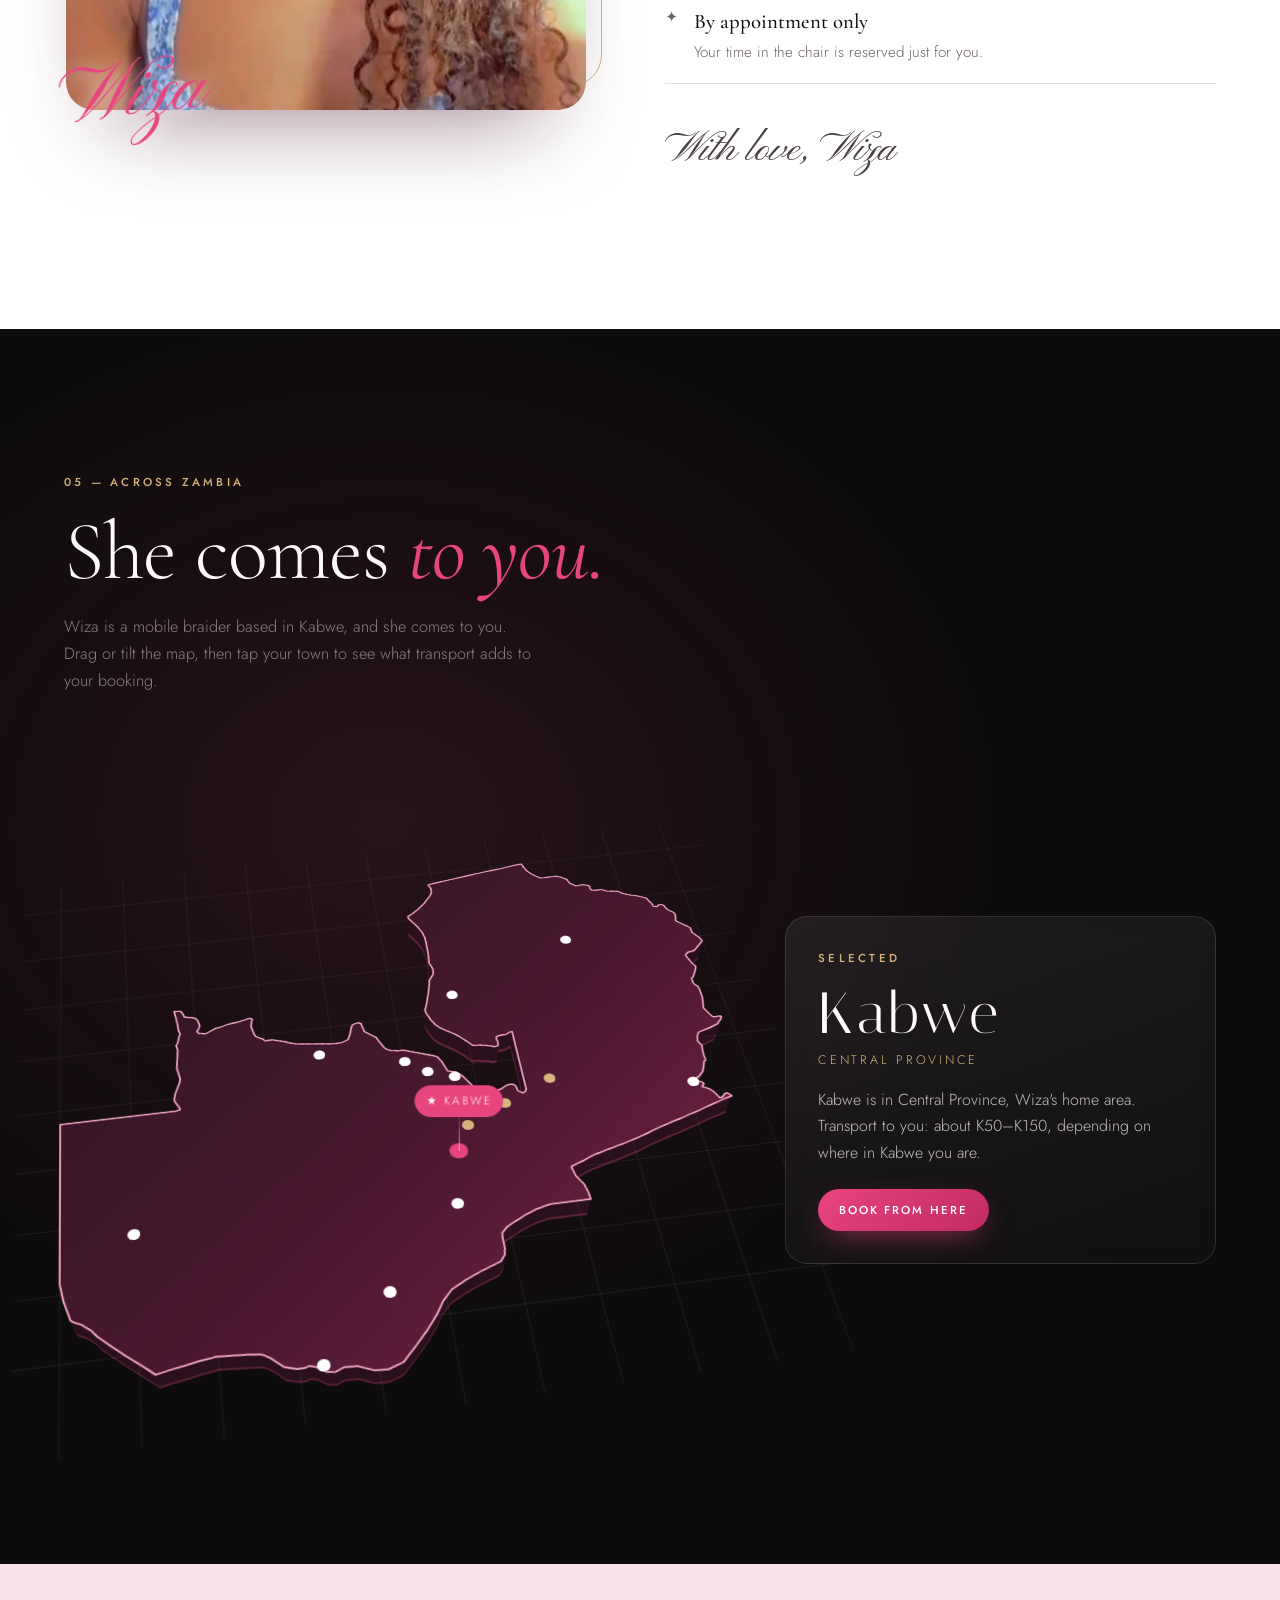
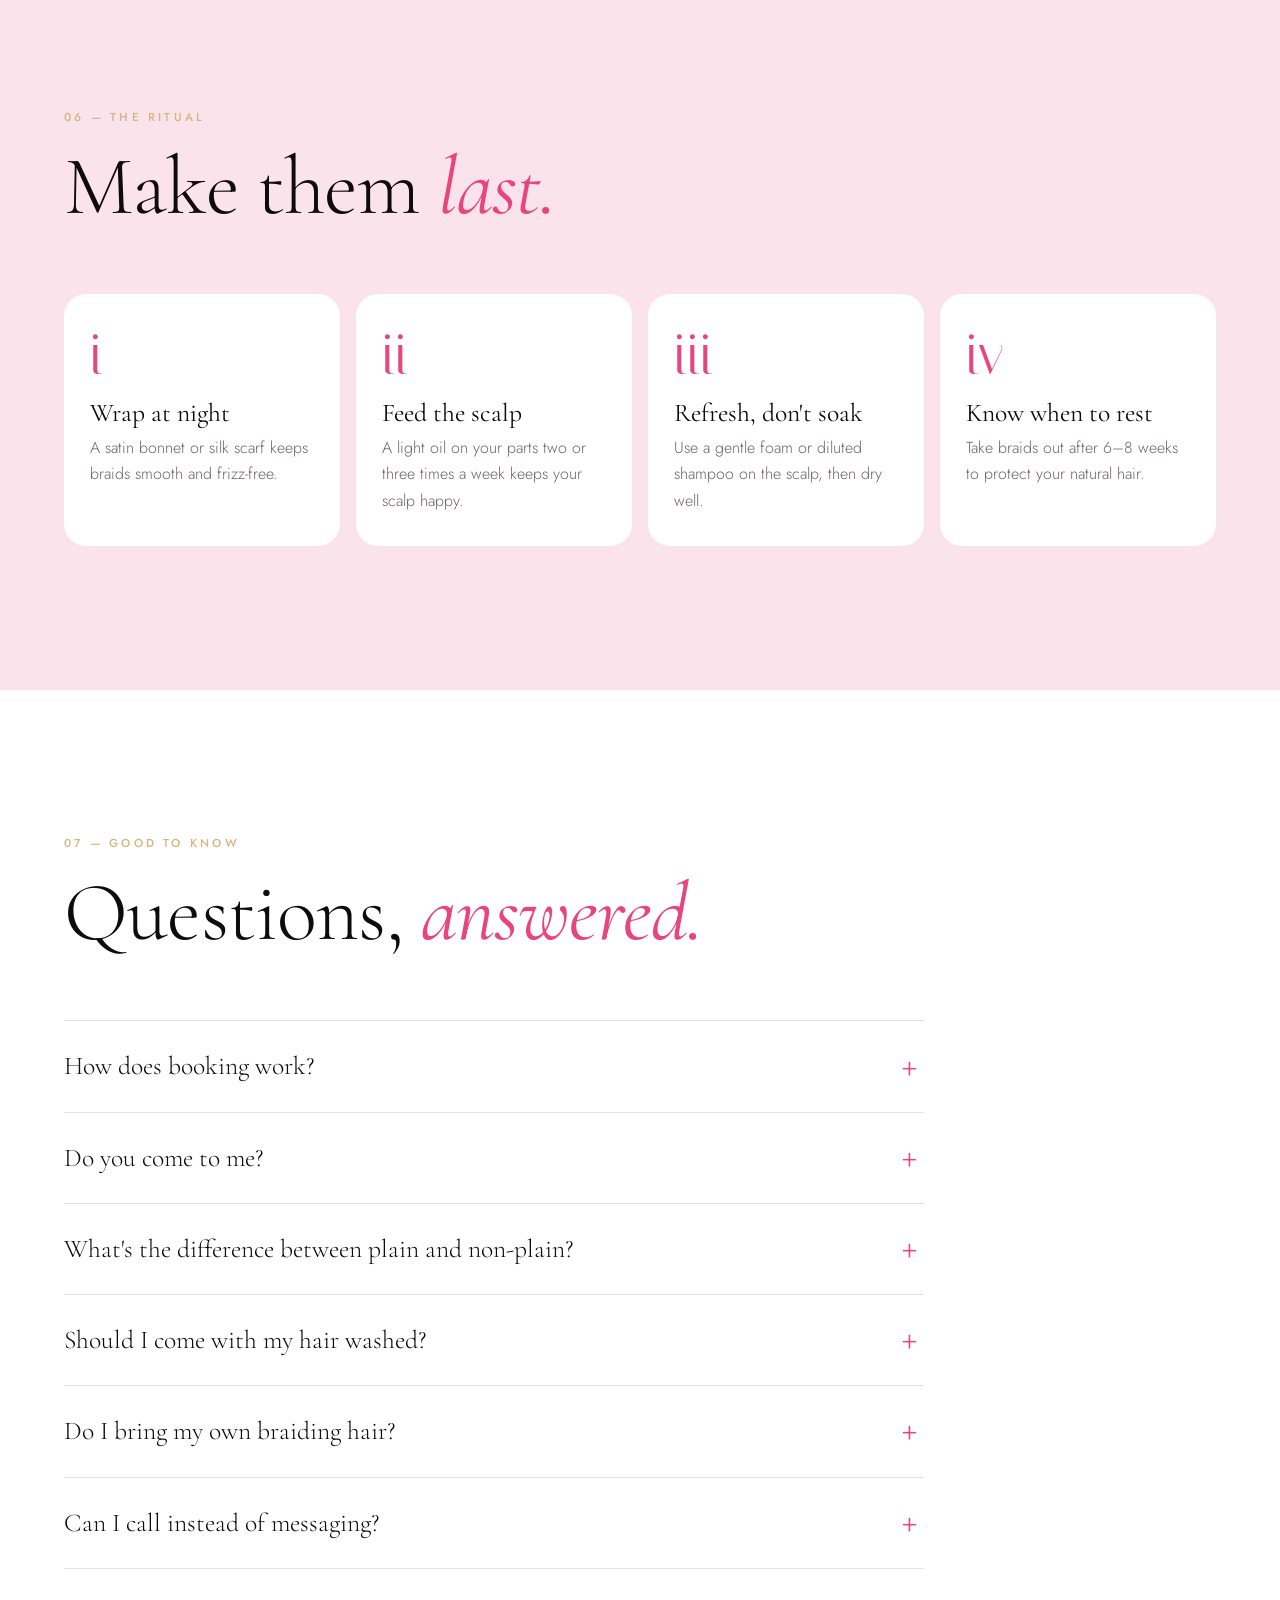
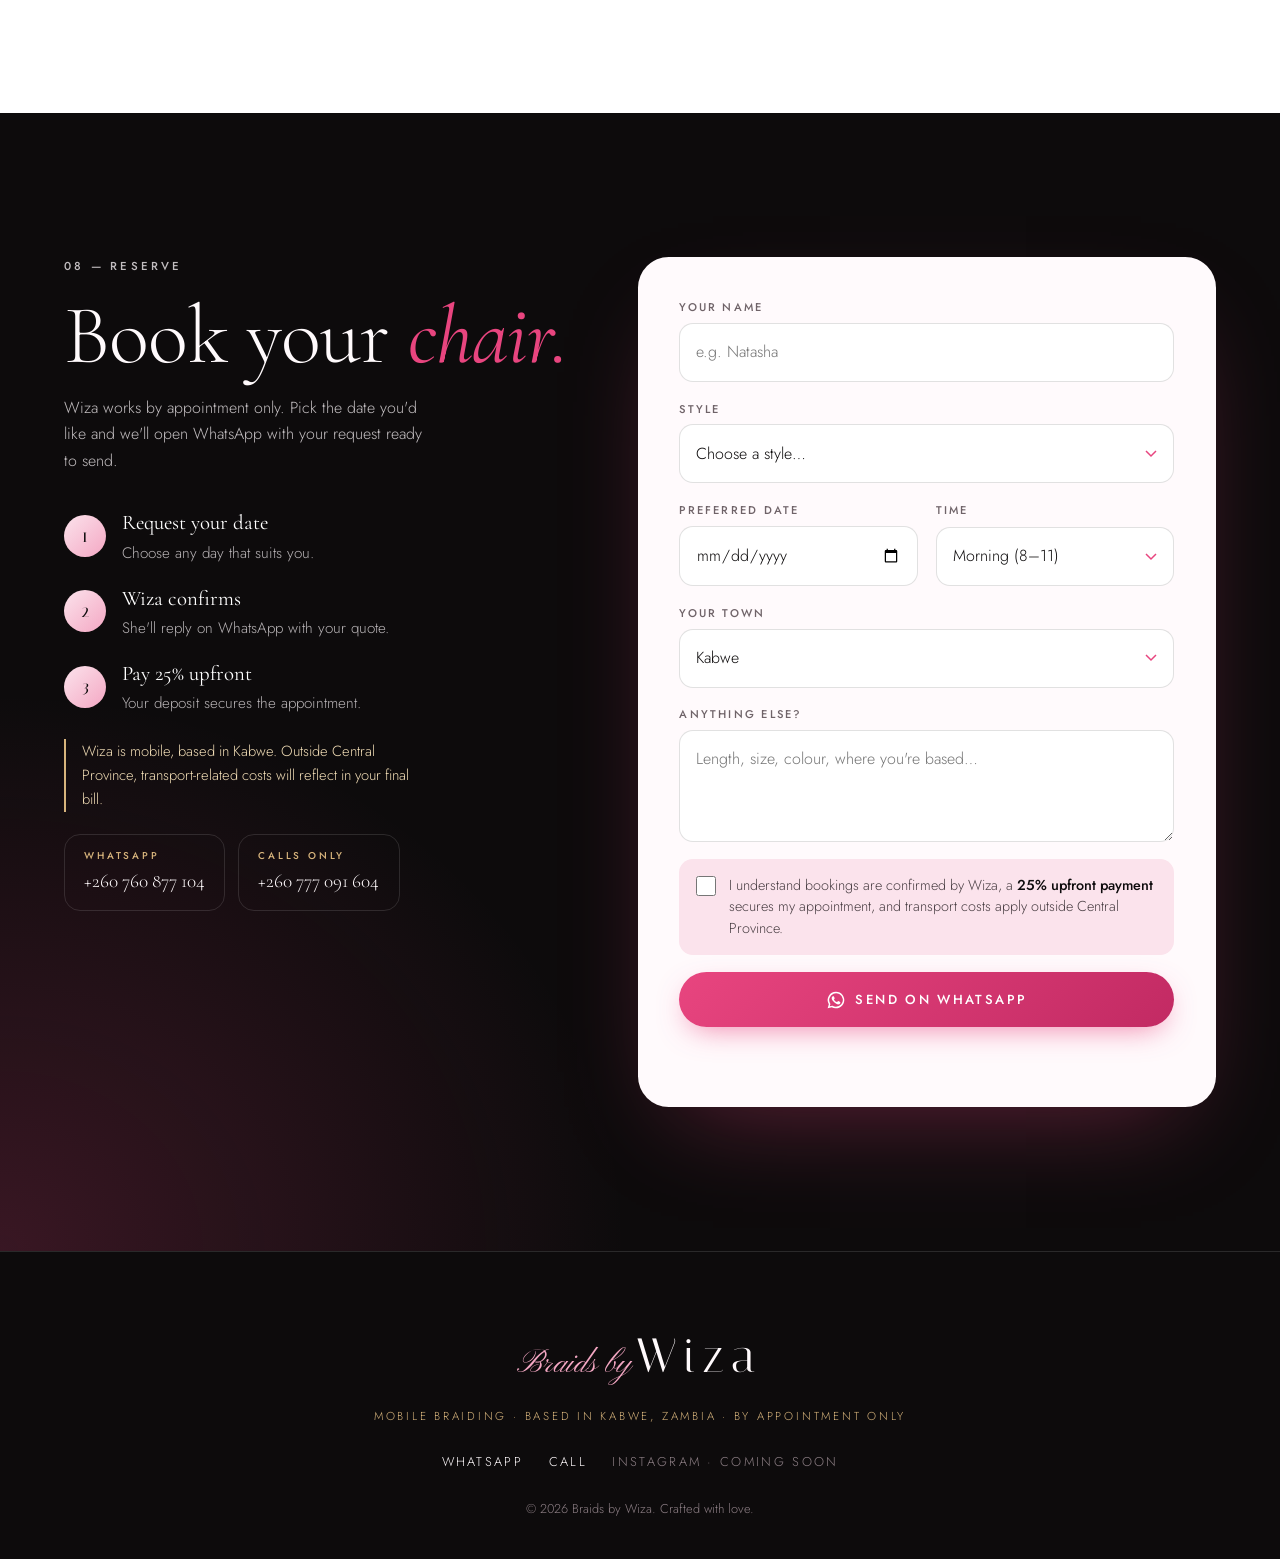
==== commit c3826c10: "Add instant price estimate calculator and four new styles - Estimate = labour (style, size, length) " ====
--- a/index.html
+++ b/index.html
@@ -4,7 +4,7 @@
   <meta charset="utf-8">
   <meta name="viewport" content="width=device-width, initial-scale=1, viewport-fit=cover">
   <title>Braids by Wiza — Luxury Braiding in Zambia</title>
-  <meta name="description" content="Braids by Wiza — knotless, Fulani, stitch, goddess braids and mukule, by appointment in Central Province, Zambia. Book on WhatsApp.">
+  <meta name="description" content="Braids by Wiza — knotless, Fulani, stitch, goddess braids and mukule, box braids, twists, French curls, locs and mukule. Mobile braider based in Kabwe, Zambia, with instant price estimates.">
   <meta name="theme-color" content="#0d0b0c">
   <meta property="og:title" content="Braids by Wiza">
   <meta property="og:description" content="Luxury braiding artistry, crafted by hand in Zambia.">
@@ -36,7 +36,7 @@
     </a>
     <nav class="nav__links" aria-label="Main">
       <a href="#work" data-haptic>Work</a>
-      <a href="#menu" data-haptic>The Menu</a>
+      <a href="#menu" data-haptic>Prices</a>
       <a href="#about" data-haptic>About Wiza</a>
       <a href="#map" data-haptic>Zambia</a>
       <a href="work.html" data-haptic>Lookbook</a>
@@ -54,7 +54,8 @@
   <div class="drawer" data-drawer>
     <nav aria-label="Mobile">
       <a href="#work" data-haptic>Signature Work</a>
-      <a href="#menu" data-haptic>The Menu</a>
+      <a href="#menu" data-haptic>Styles &amp; Prices</a>
+      <a href="#estimate" data-haptic>Price Estimate</a>
       <a href="#finder" data-haptic>Style Finder</a>
       <a href="#about" data-haptic>About Wiza</a>
       <a href="#map" data-haptic>Across Zambia</a>
@@ -70,12 +71,12 @@
       <canvas class="hero__field" aria-hidden="true"></canvas>
       <div class="hero__grain" aria-hidden="true"></div>
       <div class="hero__content">
-        <p class="eyebrow reveal">By appointment only &middot; Central Province, Zambia</p>
+        <p class="eyebrow reveal">Mobile luxury braiding &middot; Based in Kabwe</p>
         <h1 class="hero__title">
           <span class="script reveal">Braids by</span>
           <span class="hero__name" data-split>Wiza</span>
         </h1>
-        <p class="hero__lede reveal">Every part is drawn by hand, and every braid is laid to last. Braiding for women who notice the details.</p>
+        <p class="hero__lede reveal">Every part is drawn by hand, and every braid is laid to last. Wiza comes to you, wherever you are in Zambia.</p>
         <div class="hero__ctas reveal">
           <a class="btn btn--pink magnetic" href="#book" data-haptic="medium">Book your chair</a>
           <a class="btn btn--ghost magnetic" href="work.html" data-haptic>See the lookbook</a>
@@ -115,11 +116,44 @@
     <!-- MENU / CATALOGUE -->
     <section class="section menu" id="menu">
       <div class="section__head">
-        <p class="eyebrow reveal">02 &mdash; The menu</p>
+        <p class="eyebrow reveal">02 &mdash; Styles &amp; prices</p>
         <h2 class="reveal">A catalogue of <em>crowns.</em></h2>
-        <p class="section__sub reveal">Every head of hair is different, so Wiza quotes each booking personally on WhatsApp, based on length, size and the look you want.</p>
+        <p class="section__sub reveal">Labour prices for each style. Tap a style to get an instant estimate for your size, length, hair and location.</p>
       </div>
       <div class="menu__panel" data-menu-panel></div>
+
+      <div class="calc reveal" id="estimate" data-calc>
+        <div class="calc__head">
+          <p class="eyebrow">Instant price estimate</p>
+          <h3>What will my <em>look</em> cost?</h3>
+          <p>Choose your style, your hair and where you are. Wiza is mobile, so transport to you is included.</p>
+        </div>
+        <div class="calc__grid">
+          <div class="calc__form">
+            <label class="field"><span>1 &middot; Style</span><select data-c-style></select></label>
+            <div class="calc__row" data-c-size-wrap><span class="calc__label">Braid size</span><div class="seg" role="radiogroup" aria-label="Braid size" data-c-size></div></div>
+            <div class="calc__row" data-c-length-wrap><span class="calc__label">Length</span><div class="seg" role="radiogroup" aria-label="Length" data-c-length></div></div>
+            <div class="calc__row" data-c-hair-wrap>
+              <span class="calc__label">2 &middot; Hair</span>
+              <div class="hair-opts" role="radiogroup" aria-label="Hair">
+                <button type="button" role="radio" class="hair-opt" data-hair="plain" aria-checked="true"><b>Plain</b><small>I'll bring my own hair</small></button>
+                <button type="button" role="radio" class="hair-opt" data-hair="full" aria-checked="false"><b>Non-plain</b><small data-c-hair-note>Wiza buys the hair</small></button>
+              </div>
+            </div>
+            <label class="field"><span>3 &middot; Your town</span><select data-c-town></select></label>
+            <div class="calc__row" data-c-area-wrap><span class="calc__label">Where in town?</span><div class="seg seg--wrap" role="radiogroup" aria-label="Where in town" data-c-area></div></div>
+          </div>
+          <div class="calc__result" aria-live="polite">
+            <p class="eyebrow">Your estimate</p>
+            <div class="calc__total"><span class="calc__k">K</span><span data-c-total>0</span></div>
+            <p class="calc__range" data-c-range></p>
+            <ul class="calc__lines" data-c-lines></ul>
+            <p class="calc__deposit" data-c-deposit></p>
+            <a class="btn btn--pink btn--block magnetic" href="#book" data-c-book data-haptic="medium">Book with this estimate</a>
+            <p class="calc__fine">This is an estimate. Wiza confirms your final price on WhatsApp before you pay the 25% deposit.</p>
+          </div>
+        </div>
+      </div>
     </section>
 
     <!-- STYLE FINDER -->
@@ -159,8 +193,8 @@
     <section class="section map" id="map">
       <div class="section__head">
         <p class="eyebrow reveal">05 &mdash; Across Zambia</p>
-        <h2 class="reveal">Rooted in Central, <em>reaching you.</em></h2>
-        <p class="section__sub reveal">Wiza is based in Central Province. Drag or tilt the map, then tap your town. For appointments outside Central Province, transport costs are added to your final bill.</p>
+        <h2 class="reveal">She comes <em>to you.</em></h2>
+        <p class="section__sub reveal">Wiza is a mobile braider based in Kabwe, and she comes to you. Drag or tilt the map, then tap your town to see what transport adds to your booking.</p>
       </div>
       <div class="map__wrap">
         <div class="map__stage" data-map-stage>
@@ -200,7 +234,8 @@
       </div>
       <div class="faq__list">
         <details class="reveal" data-haptic><summary>How does booking work?</summary><p>Wiza works by appointment only. Request your preferred date through the form below. Wiza will confirm it with you on WhatsApp, and a 25% upfront payment secures your slot. The balance is paid on the day.</p></details>
-        <details class="reveal" data-haptic><summary>Do you come to clients outside Central Province?</summary><p>Yes. Wiza is based in Central Province. For appointments outside the province, transport-related costs will reflect in your final bill, and she'll include them in your quote.</p></details>
+        <details class="reveal" data-haptic><summary>Do you come to me?</summary><p>Yes, Wiza is mobile. She's based in Kabwe and travels to clients across Zambia. Outside Central Province, transport (bus fare, local rides and, for far towns, a night's stay) reflects in your final bill. Use the <a href="#estimate">price estimate</a> to see it upfront.</p></details>
+        <details class="reveal" data-haptic><summary>What's the difference between plain and non-plain?</summary><p>Plain means you buy and bring your own braiding hair, and you pay for labour only. Non-plain means Wiza buys the right hair for your style, and its cost is added to your price.</p></details>
         <details class="reveal" data-haptic><summary>Should I come with my hair washed?</summary><p>Yes, please have clean, detangled, blow-dried hair before your appointment. It makes for a neater, longer-lasting result.</p></details>
         <details class="reveal" data-haptic><summary>Do I bring my own braiding hair?</summary><p>Mention your style when you book, and Wiza will tell you exactly what hair to get and how many packs you'll need.</p></details>
         <details class="reveal" data-haptic><summary>Can I call instead of messaging?</summary><p>Of course. Call <a href="tel:+260777091604">+260 777 091 604</a> (calls only), or WhatsApp <a href="https://wa.me/260760877104" target="_blank" rel="noopener">+260 760 877 104</a>.</p></details>
@@ -219,7 +254,7 @@
             <li class="reveal"><span>2</span><div><strong>Wiza confirms</strong>She'll reply on WhatsApp with your quote.</div></li>
             <li class="reveal"><span>3</span><div><strong>Pay 25% upfront</strong>Your deposit secures the appointment.</div></li>
           </ol>
-          <p class="book__note reveal">Outside Central Province? Transport-related costs will reflect in your final bill.</p>
+          <p class="book__note reveal">Wiza is mobile, based in Kabwe. Outside Central Province, transport-related costs will reflect in your final bill.</p>
           <div class="book__contact reveal">
             <a href="https://wa.me/260760877104" target="_blank" rel="noopener" data-haptic><span class="eyebrow">WhatsApp</span>+260 760 877 104</a>
             <a href="tel:+260777091604" data-haptic><span class="eyebrow">Calls only</span>+260 777 091 604</a>
@@ -231,6 +266,7 @@
           </div>
         </div>
         <form class="book__form reveal" data-book-form novalidate>
+          <p class="book__estimate" data-book-estimate hidden><span class="eyebrow">Your estimate</span><b></b></p>
           <label class="field"><span>Your name</span><input name="name" autocomplete="name" required placeholder="e.g. Natasha"></label>
           <label class="field"><span>Style</span><select name="style" required data-style-select></select></label>
           <div class="field-row">
@@ -254,7 +290,7 @@
 
   <footer class="footer">
     <div class="footer__brand"><span class="script">Braids by</span> <span class="display">Wiza</span></div>
-    <p class="footer__tag">By appointment only &middot; Central Province, Zambia</p>
+    <p class="footer__tag">Mobile braiding &middot; Based in Kabwe, Zambia &middot; By appointment only</p>
     <div class="footer__links" data-socials></div>
     <p class="footer__small">&copy; <span data-year></span> Braids by Wiza. Crafted with love.</p>
   </footer>
--- a/css/style.css
+++ b/css/style.css
@@ -319,6 +319,46 @@
 .menu-item__meta { grid-column: 1 / -1; display: flex; justify-content: space-between; align-items: center; margin-top: .7rem; font-size: .74rem; letter-spacing: .14em; text-transform: uppercase; color: var(--muted); }
 .menu-item__add { color: var(--rose); font-size: .72rem; letter-spacing: .16em; text-transform: uppercase; border-bottom: 1px solid currentColor; padding-bottom: 2px; position: relative; z-index: 1; }
 @keyframes rise { from { opacity: 0; transform: translateY(16px); } }
+
+/* ---------- Price estimate calculator ---------- */
+.badge { display: inline-block; vertical-align: middle; font-family: var(--f-body); font-size: .58rem; letter-spacing: .18em; text-transform: uppercase; padding: .2rem .5rem; border-radius: 999px; background: var(--pink); color: var(--white); margin-left: .3rem; }
+.calc { margin-top: clamp(3rem, 8vw, 5rem); border-radius: calc(var(--r) * 1.5); background: linear-gradient(160deg, rgba(251,227,236,.09), rgba(255,255,255,.02)); border: 1px solid rgba(244,167,195,.25); padding: clamp(1.4rem, 5vw, 3rem); position: relative; overflow: hidden; scroll-margin-top: calc(var(--nav-h) + 1rem); }
+.calc::before { content: ""; position: absolute; width: 420px; height: 420px; left: -160px; bottom: -220px; border-radius: 50%; background: radial-gradient(circle, rgba(232,69,127,.25), transparent 70%); pointer-events: none; }
+.calc__head h3 { font-size: clamp(2rem, 6vw, 3rem); font-weight: 300; }
+.calc__head p:not(.eyebrow) { color: rgba(255,250,252,.7); margin: .8rem 0 0; max-width: 52ch; }
+.calc__grid { display: grid; gap: 1.6rem; margin-top: 2rem; position: relative; }
+@media (min-width: 900px) { .calc__grid { grid-template-columns: 1.15fr 1fr; align-items: start; } }
+.calc__form { display: grid; gap: 1.2rem; }
+.calc .field span, .calc__label { font-size: .7rem; letter-spacing: .2em; text-transform: uppercase; font-weight: 500; color: var(--gold); }
+.calc .field select { background-color: var(--ink-2); color: var(--white); border-color: var(--line); }
+.calc .field select option, .calc .field select optgroup { background: var(--ink-2); color: var(--white); }
+.calc__row { display: grid; gap: .5rem; }
+.seg { display: flex; gap: .3rem; padding: .3rem; border-radius: 999px; background: var(--ink-2); border: 1px solid var(--line); }
+.seg button { flex: 1; padding: .65rem .4rem; border-radius: 999px; font-size: .82rem; color: rgba(255,250,252,.75); transition: background .35s var(--ease), color .35s, transform .3s var(--ease-back); }
+.seg button[aria-checked="true"] { background: var(--blush); color: var(--ink); font-weight: 500; }
+.seg button:active { transform: scale(.94); }
+.seg--wrap { flex-wrap: wrap; border-radius: 22px; }
+.seg--wrap button { flex: 1 1 auto; }
+.hair-opts { display: grid; grid-template-columns: 1fr 1fr; gap: .6rem; }
+.hair-opt { text-align: left; padding: 1rem; border-radius: 16px; border: 1px solid var(--line); background: var(--ink-2); display: grid; gap: .2rem; transition: border-color .3s, background .3s, transform .3s var(--ease-back); }
+.hair-opt b { font-family: var(--f-serif); font-weight: 400; font-size: 1.3rem; }
+.hair-opt small { color: var(--muted); font-size: .82rem; }
+.hair-opt[aria-checked="true"] { border-color: var(--pink); background: rgba(232,69,127,.14); }
+.hair-opt:active { transform: scale(.96); }
+.calc__result { background: var(--porcelain); color: var(--ink); border-radius: var(--r); padding: clamp(1.4rem, 4vw, 2rem); box-shadow: 0 40px 80px -40px rgba(232,69,127,.55); position: sticky; top: calc(var(--nav-h) + 1rem); }
+.calc__result .eyebrow { color: var(--pink-deep); margin-bottom: .2rem; }
+.calc__total { font-family: var(--f-display); font-size: clamp(3.6rem, 13vw, 5.2rem); line-height: 1; letter-spacing: .02em; font-variant-numeric: tabular-nums; }
+.calc__k { font-size: .5em; color: var(--pink); margin-right: .1em; vertical-align: .55em; }
+.calc__range { margin: .4rem 0 1.2rem; color: #6f6368; font-size: .95rem; }
+.calc__lines { list-style: none; margin: 0 0 1rem; padding: 0; border-top: 1px solid var(--line-dark); }
+.calc__lines li { display: flex; justify-content: space-between; gap: 1rem; padding: .7rem 0; border-bottom: 1px solid var(--line-dark); font-size: .92rem; color: #4a3f44; animation: rise .4s var(--ease) both; }
+.calc__lines b { font-weight: 500; color: var(--ink); white-space: nowrap; }
+.calc__deposit { margin: 0 0 1.2rem; padding: .8rem 1rem; border-radius: 12px; background: var(--blush); font-size: .95rem; }
+.calc__deposit b { color: var(--pink-deep); }
+.calc__fine { margin: .9rem 0 0; font-size: .78rem; color: #8d7f85; text-align: center; }
+.book__estimate { margin: 0; padding: .9rem 1rem; border-radius: 14px; background: var(--blush); display: grid; gap: .1rem; }
+.book__estimate .eyebrow { margin: 0; color: var(--pink-deep); }
+.book__estimate b { font-family: var(--f-serif); font-weight: 500; font-size: 1.15rem; }
 
 /* ---------- Finder ---------- */
 .finder { background: var(--blush); color: var(--ink); }
@@ -513,3 +553,4 @@
   *, *::before, *::after { animation-duration: .001ms !important; animation-iteration-count: 1 !important; transition-duration: .001ms !important; scroll-behavior: auto !important; }
   .reveal { opacity: 1; transform: none; }
 }
+.calc__result .btn { letter-spacing: .12em; padding-left: 1rem; padding-right: 1rem; }
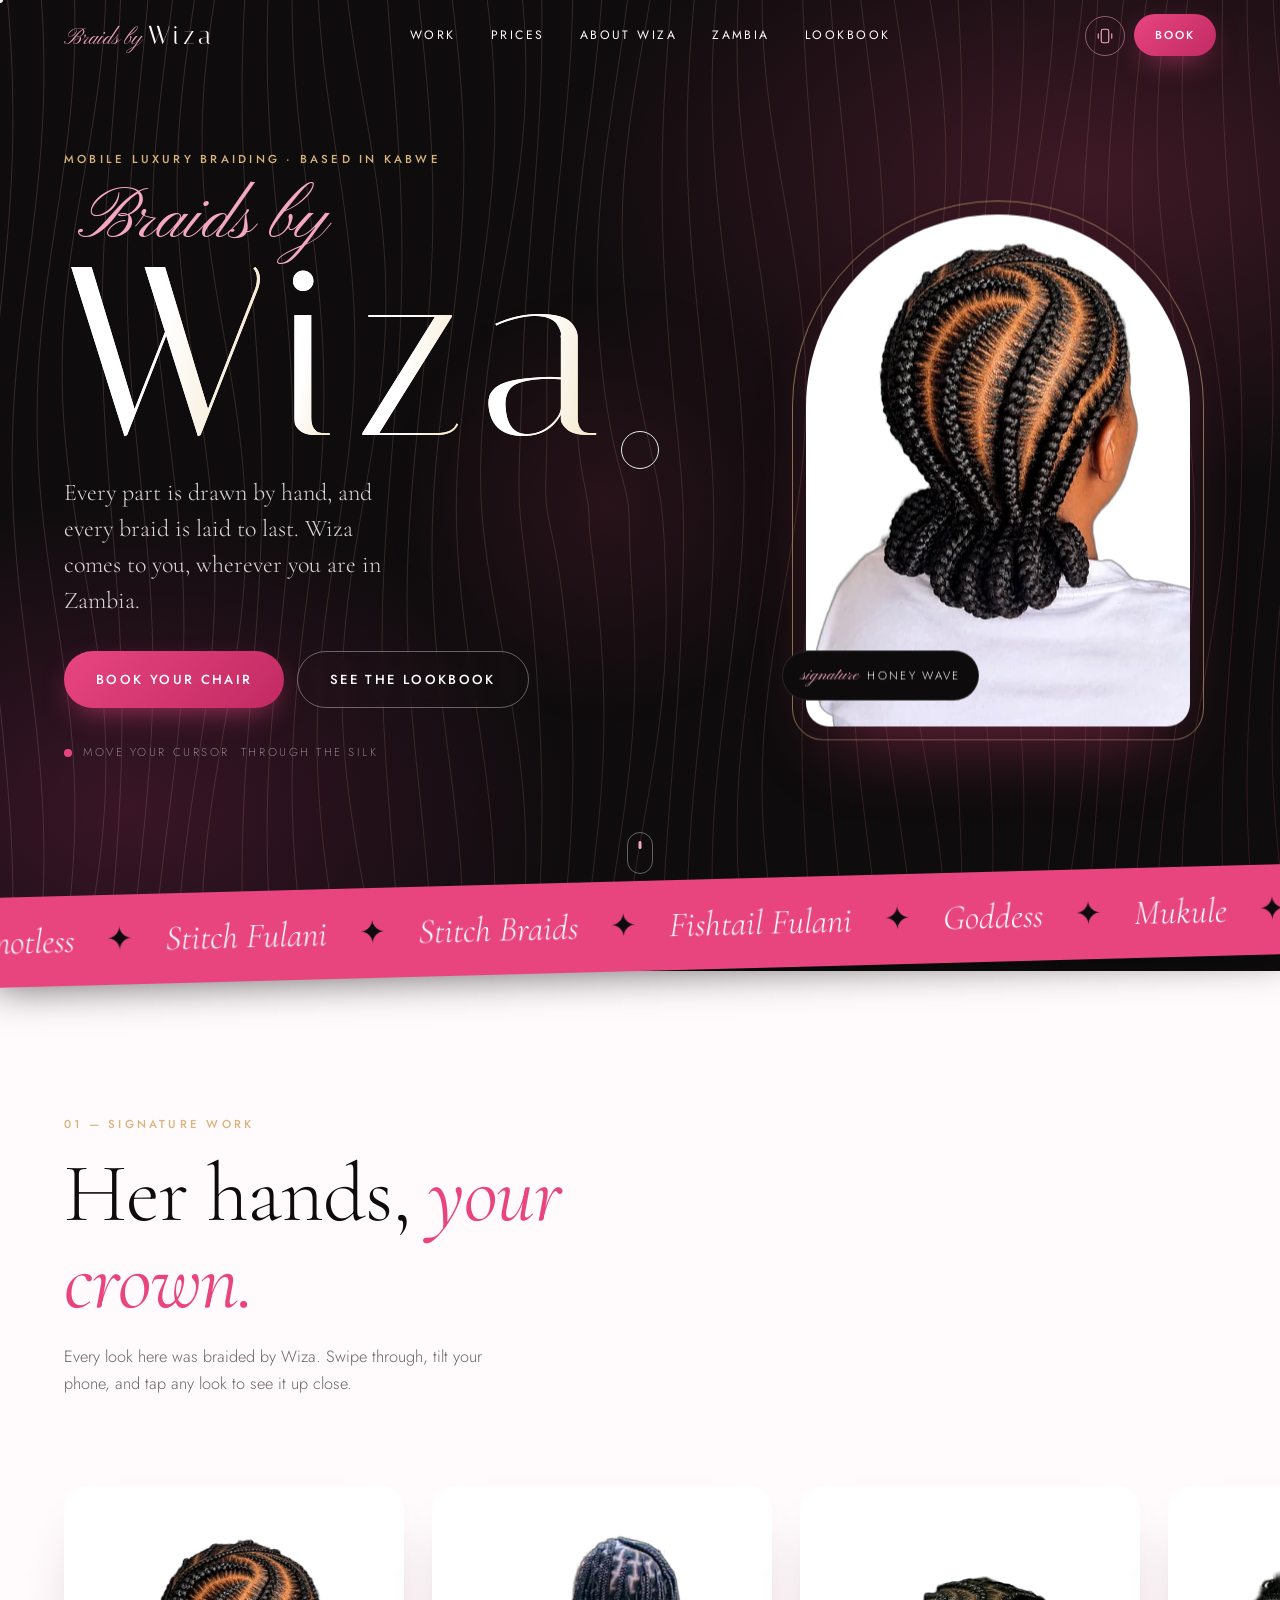
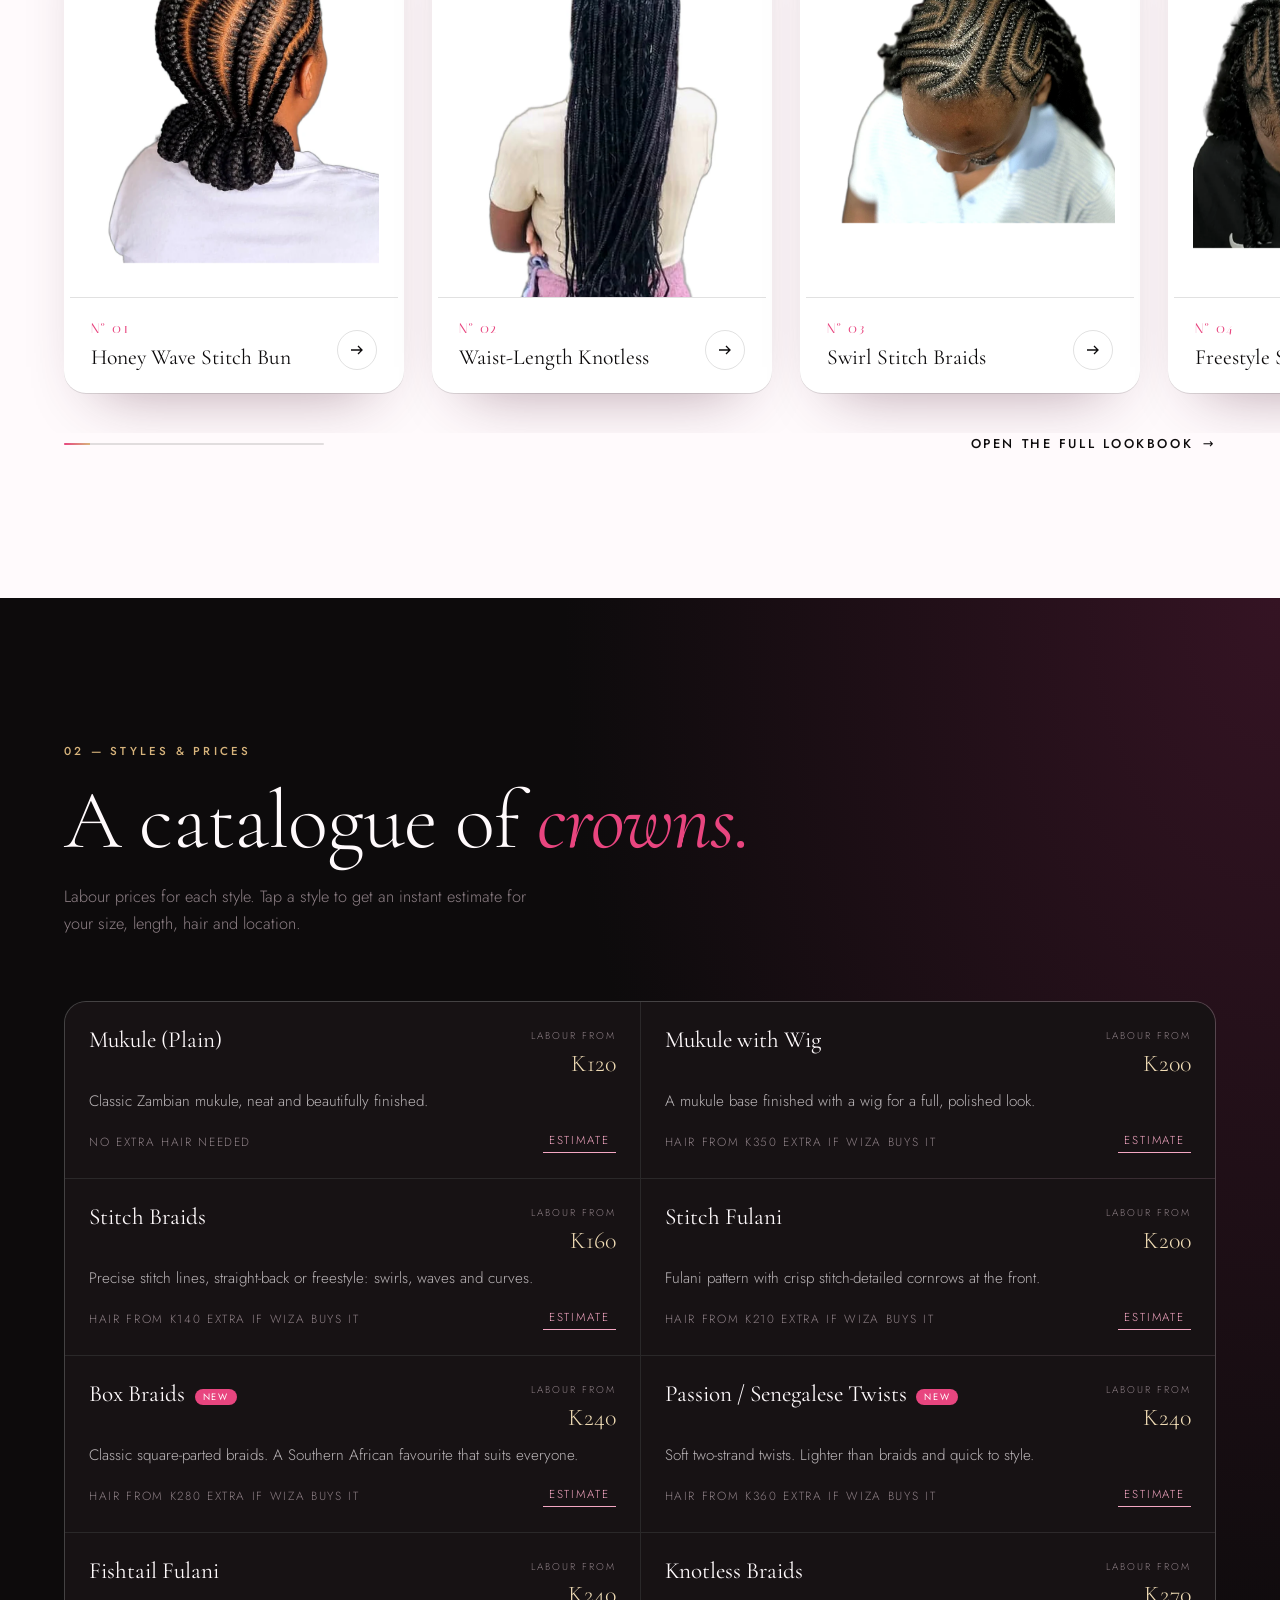
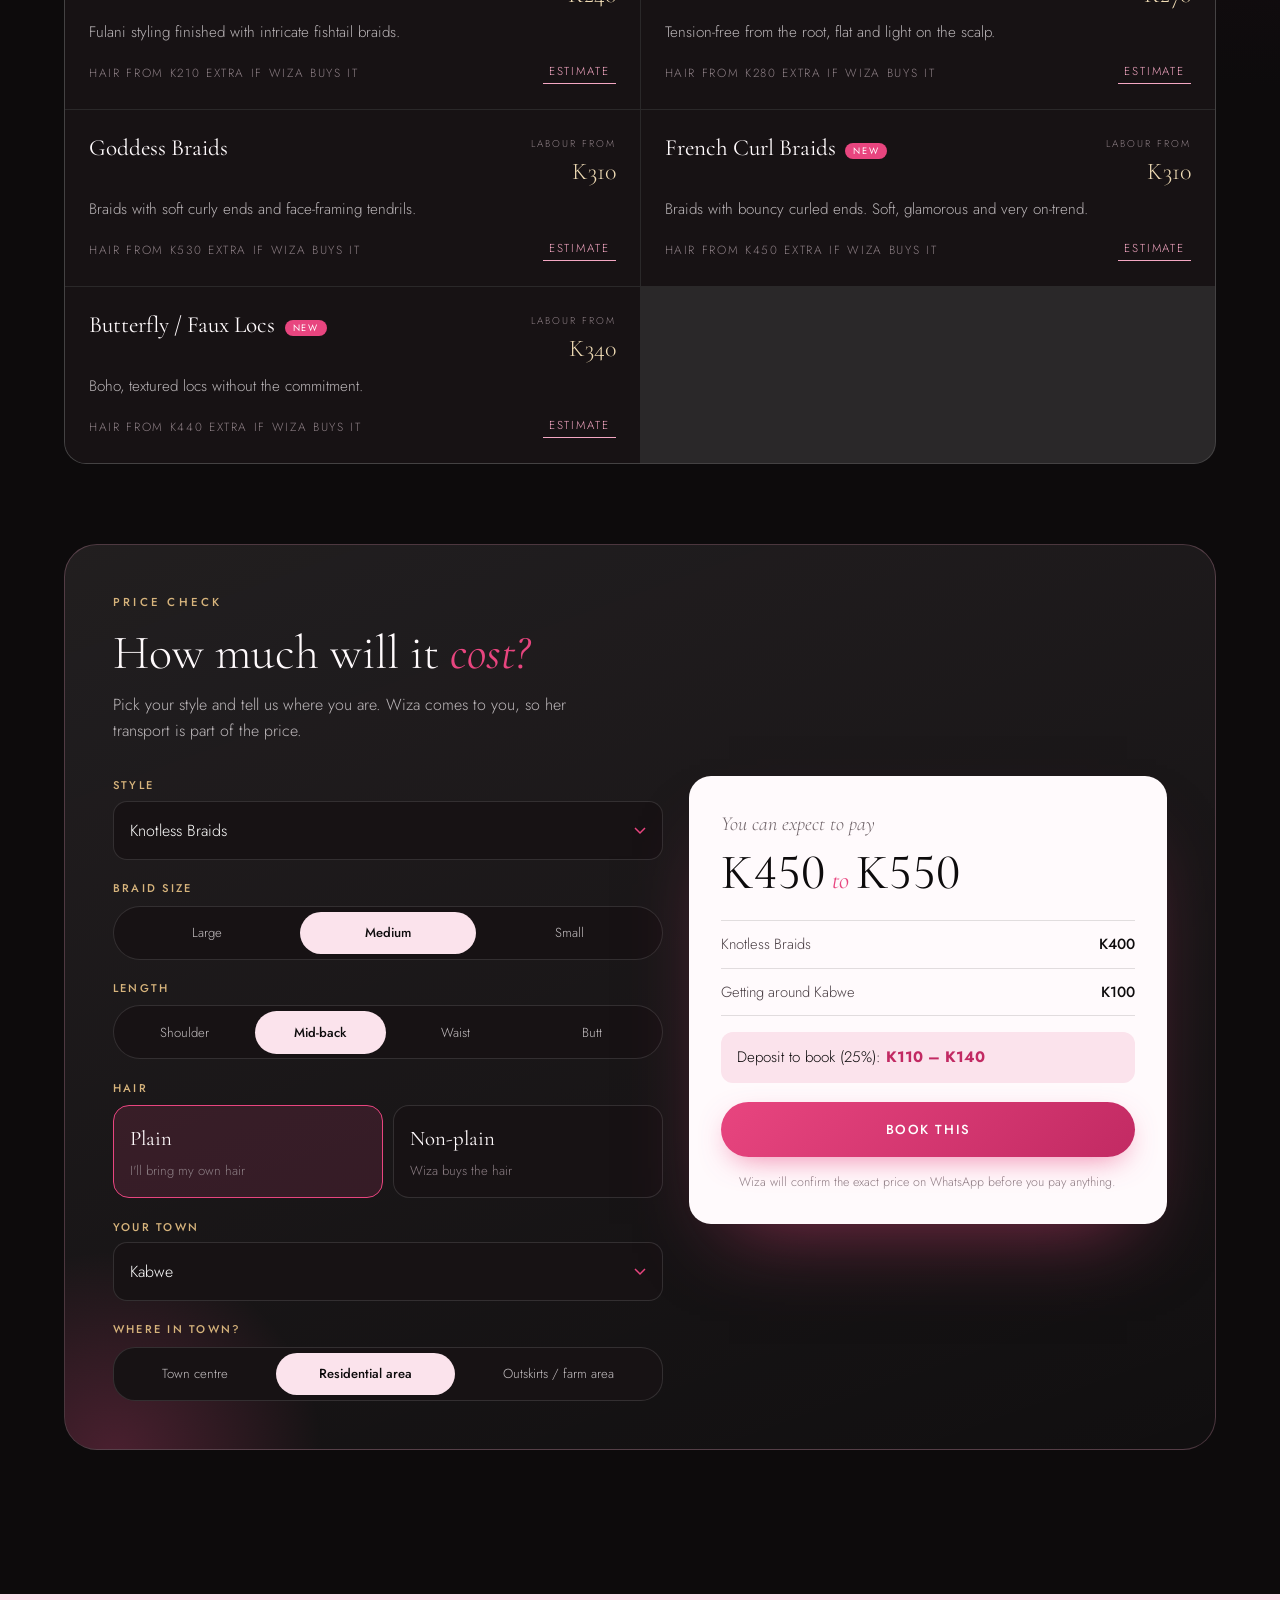
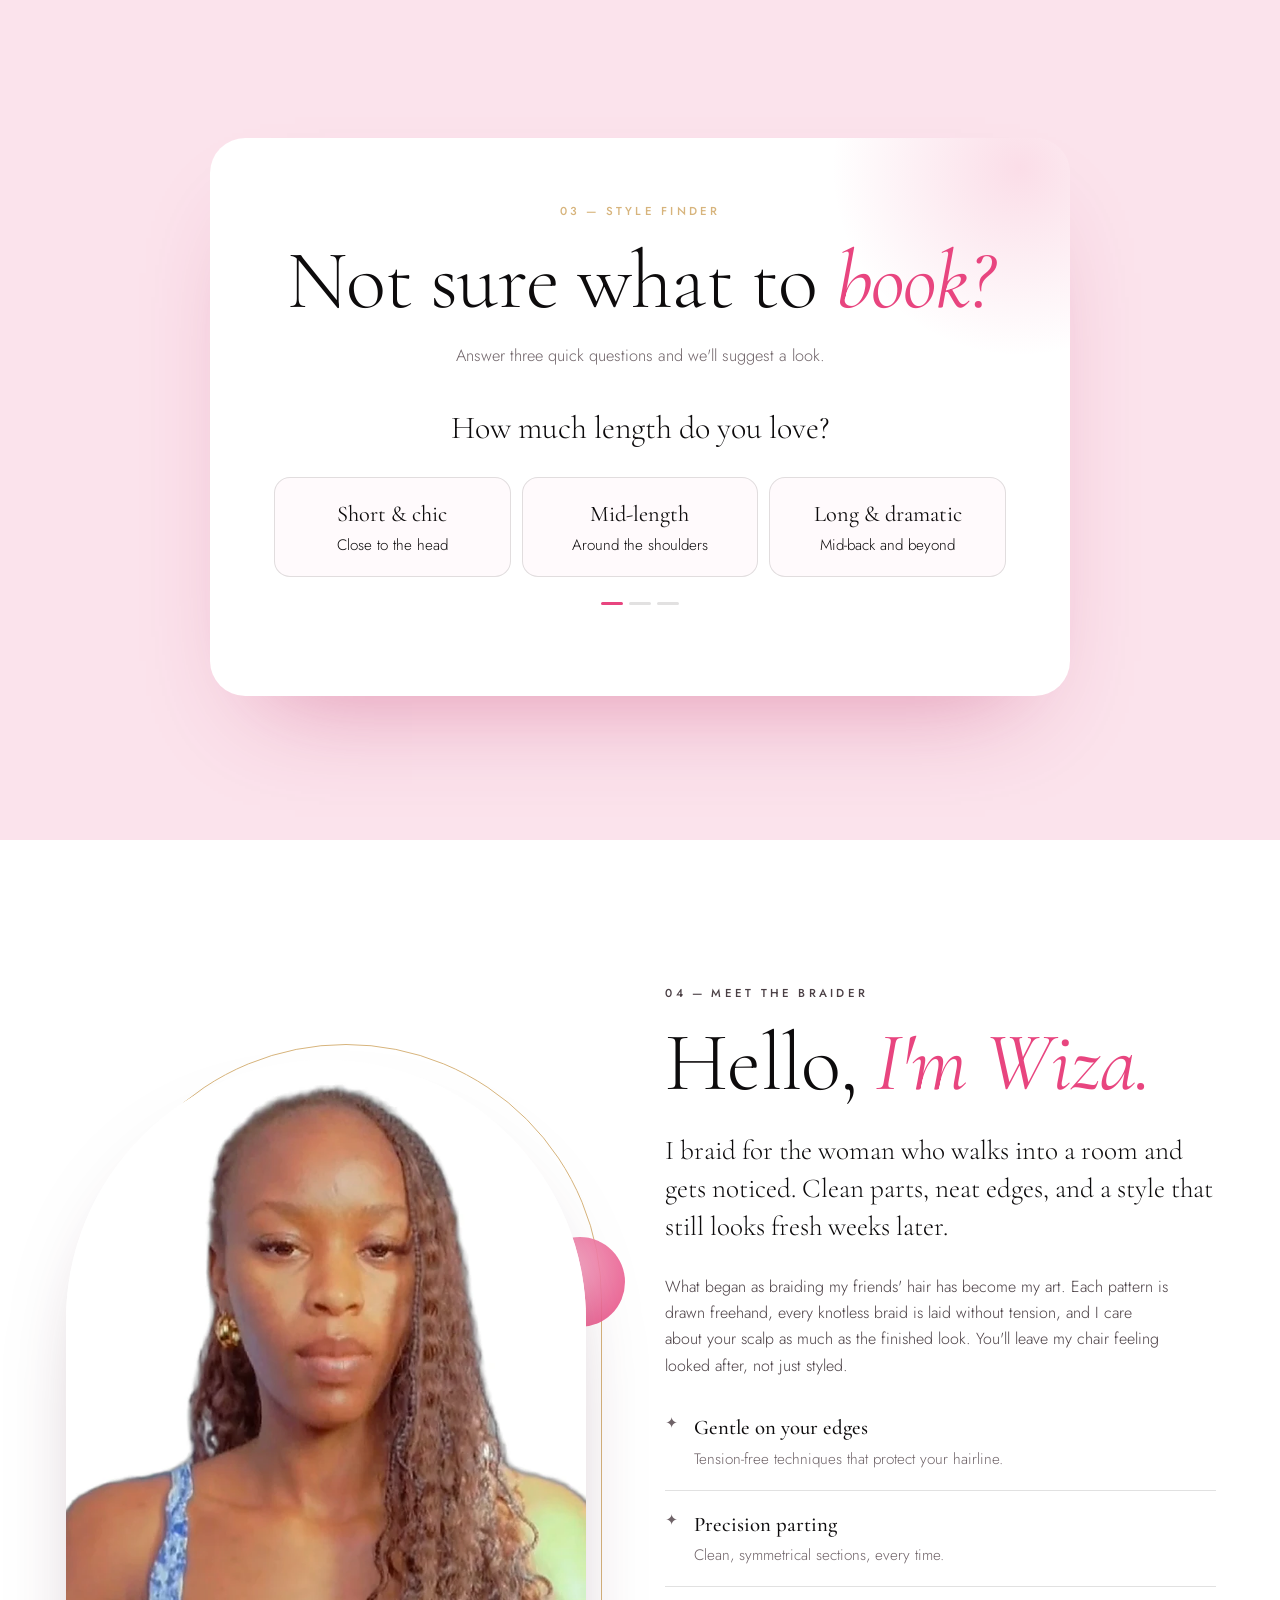
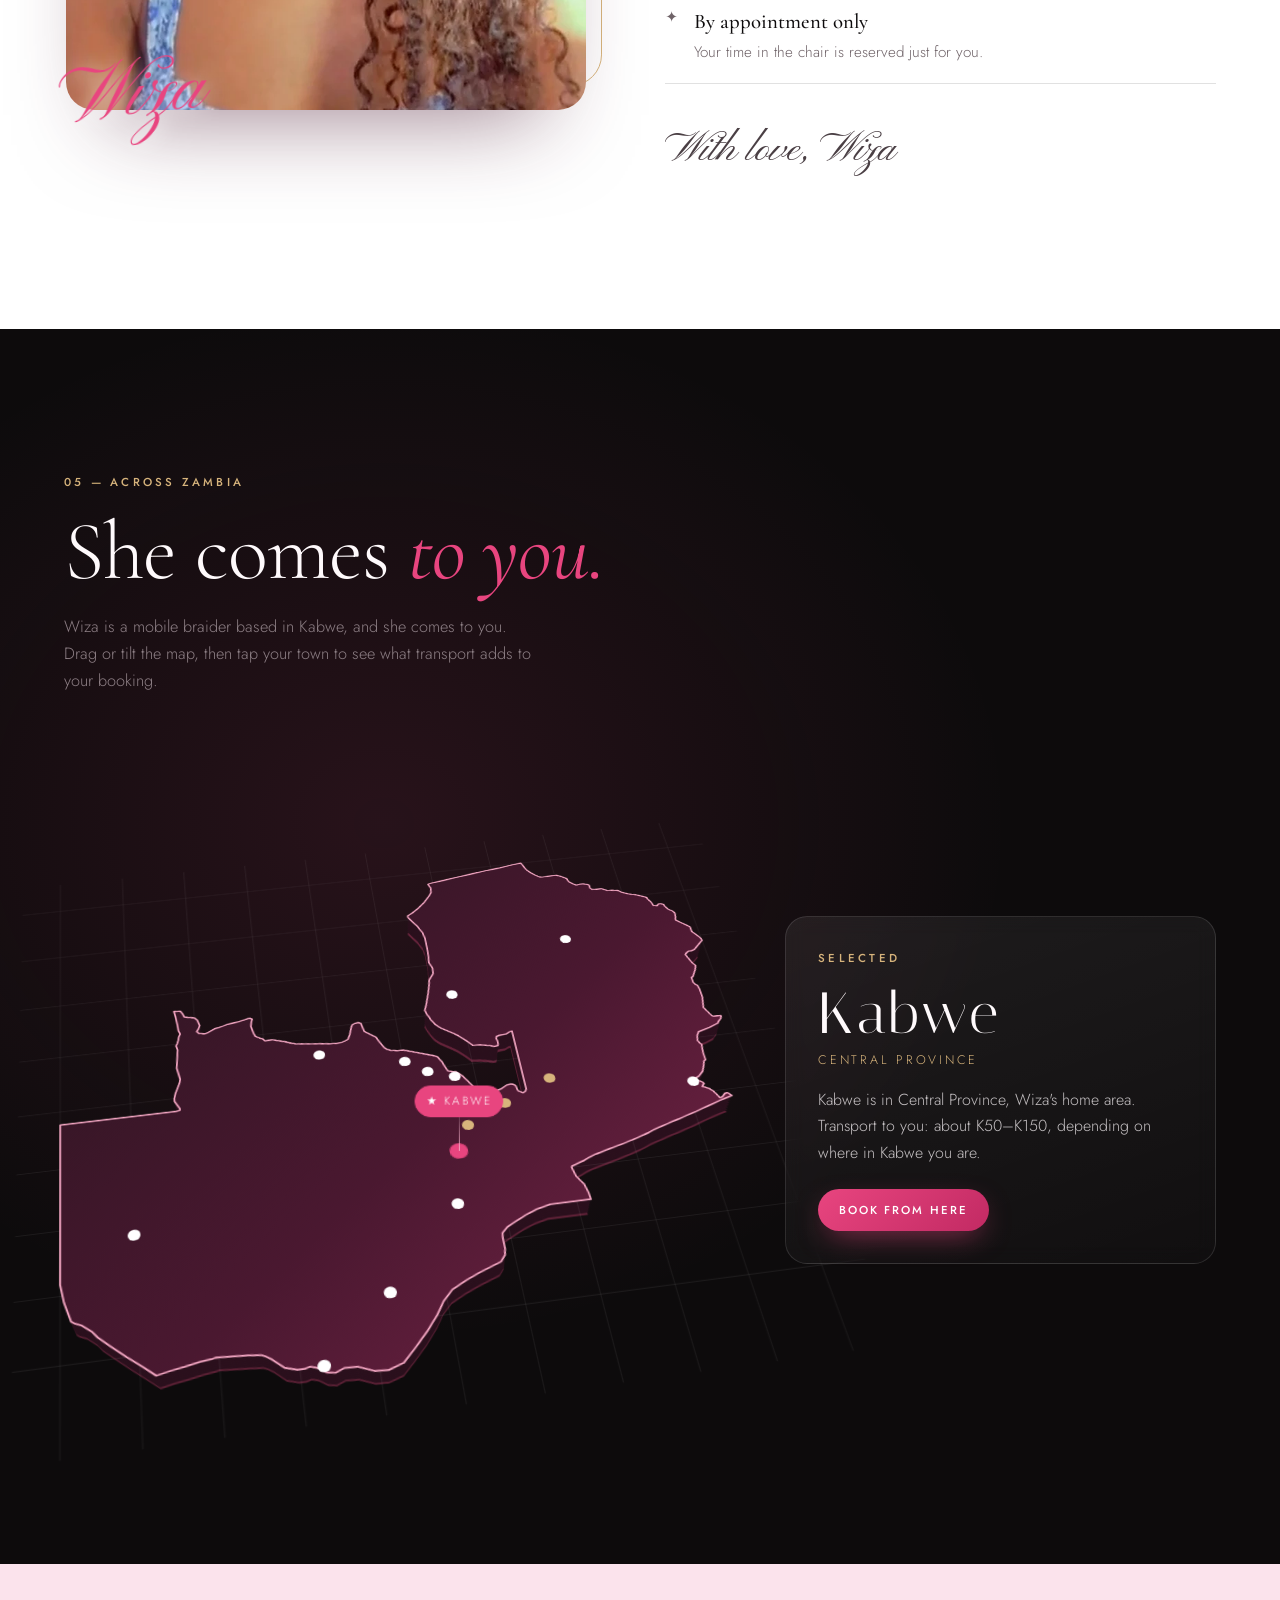
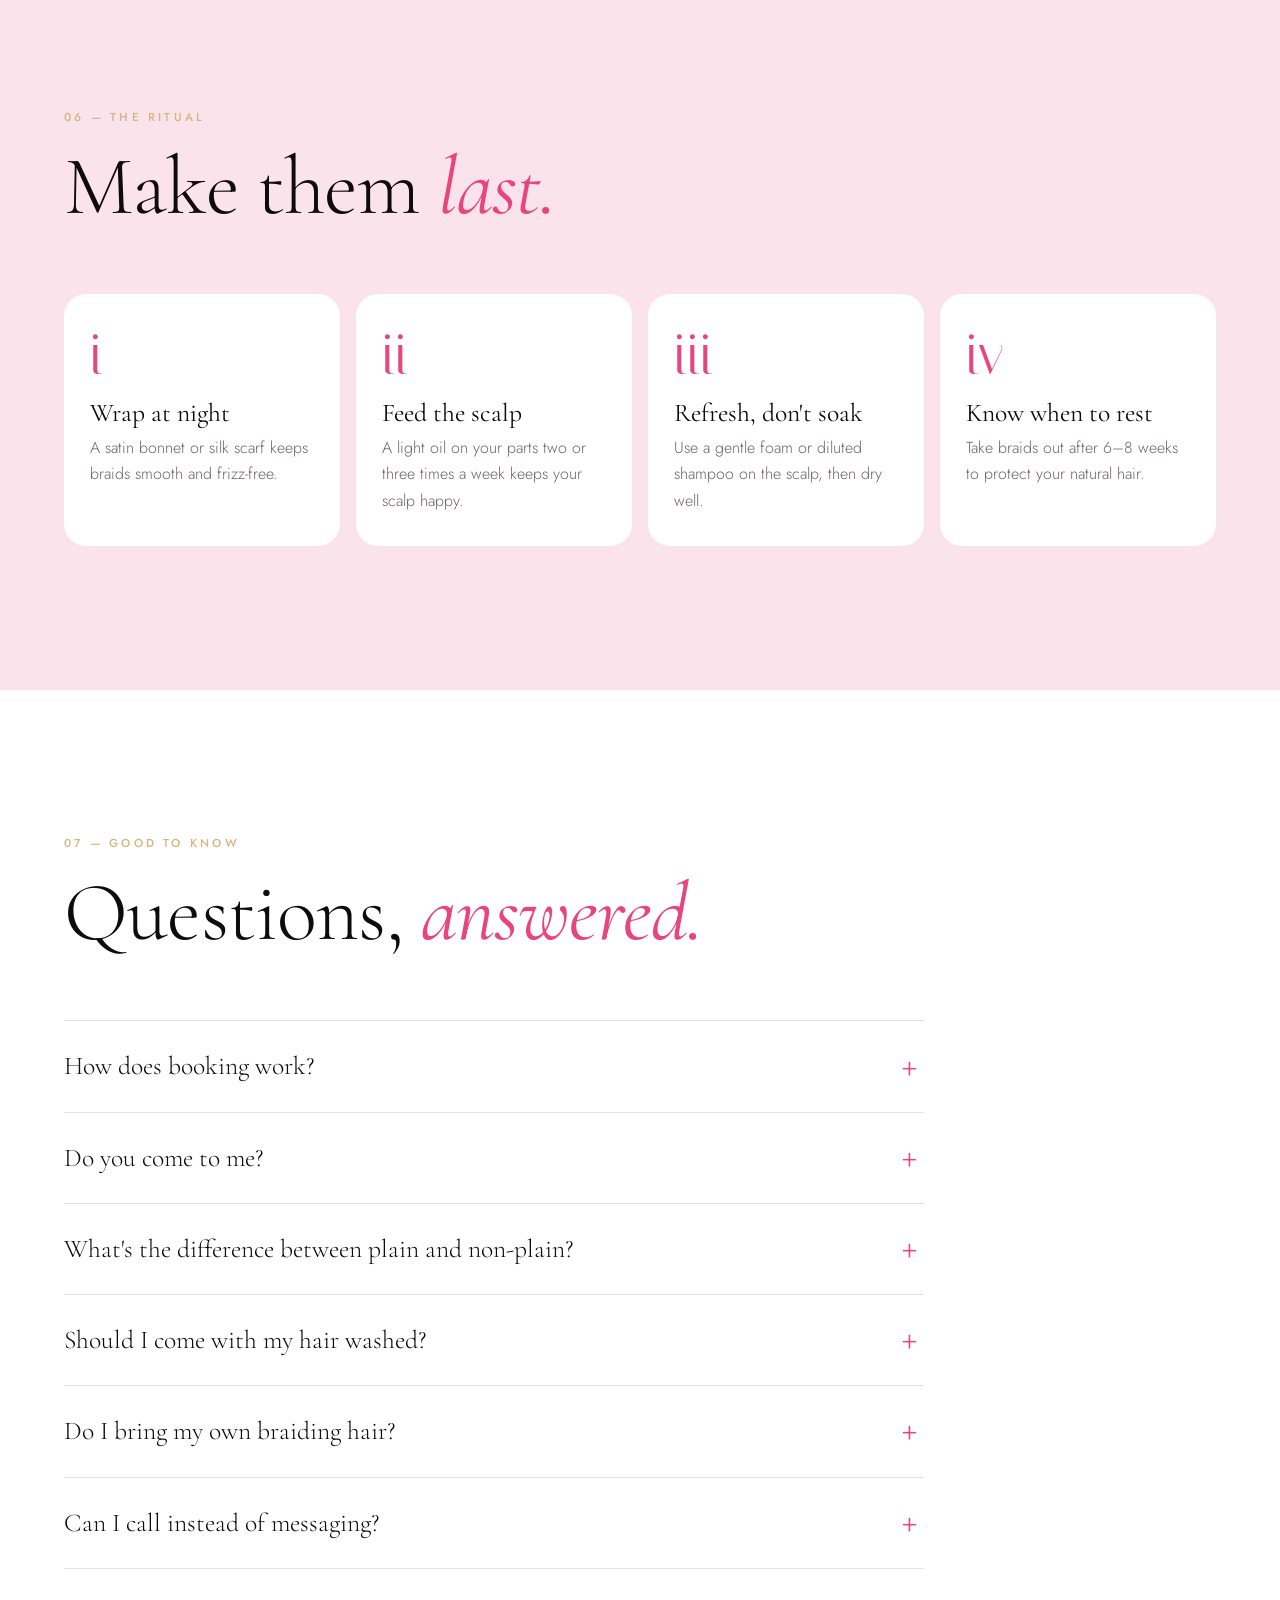
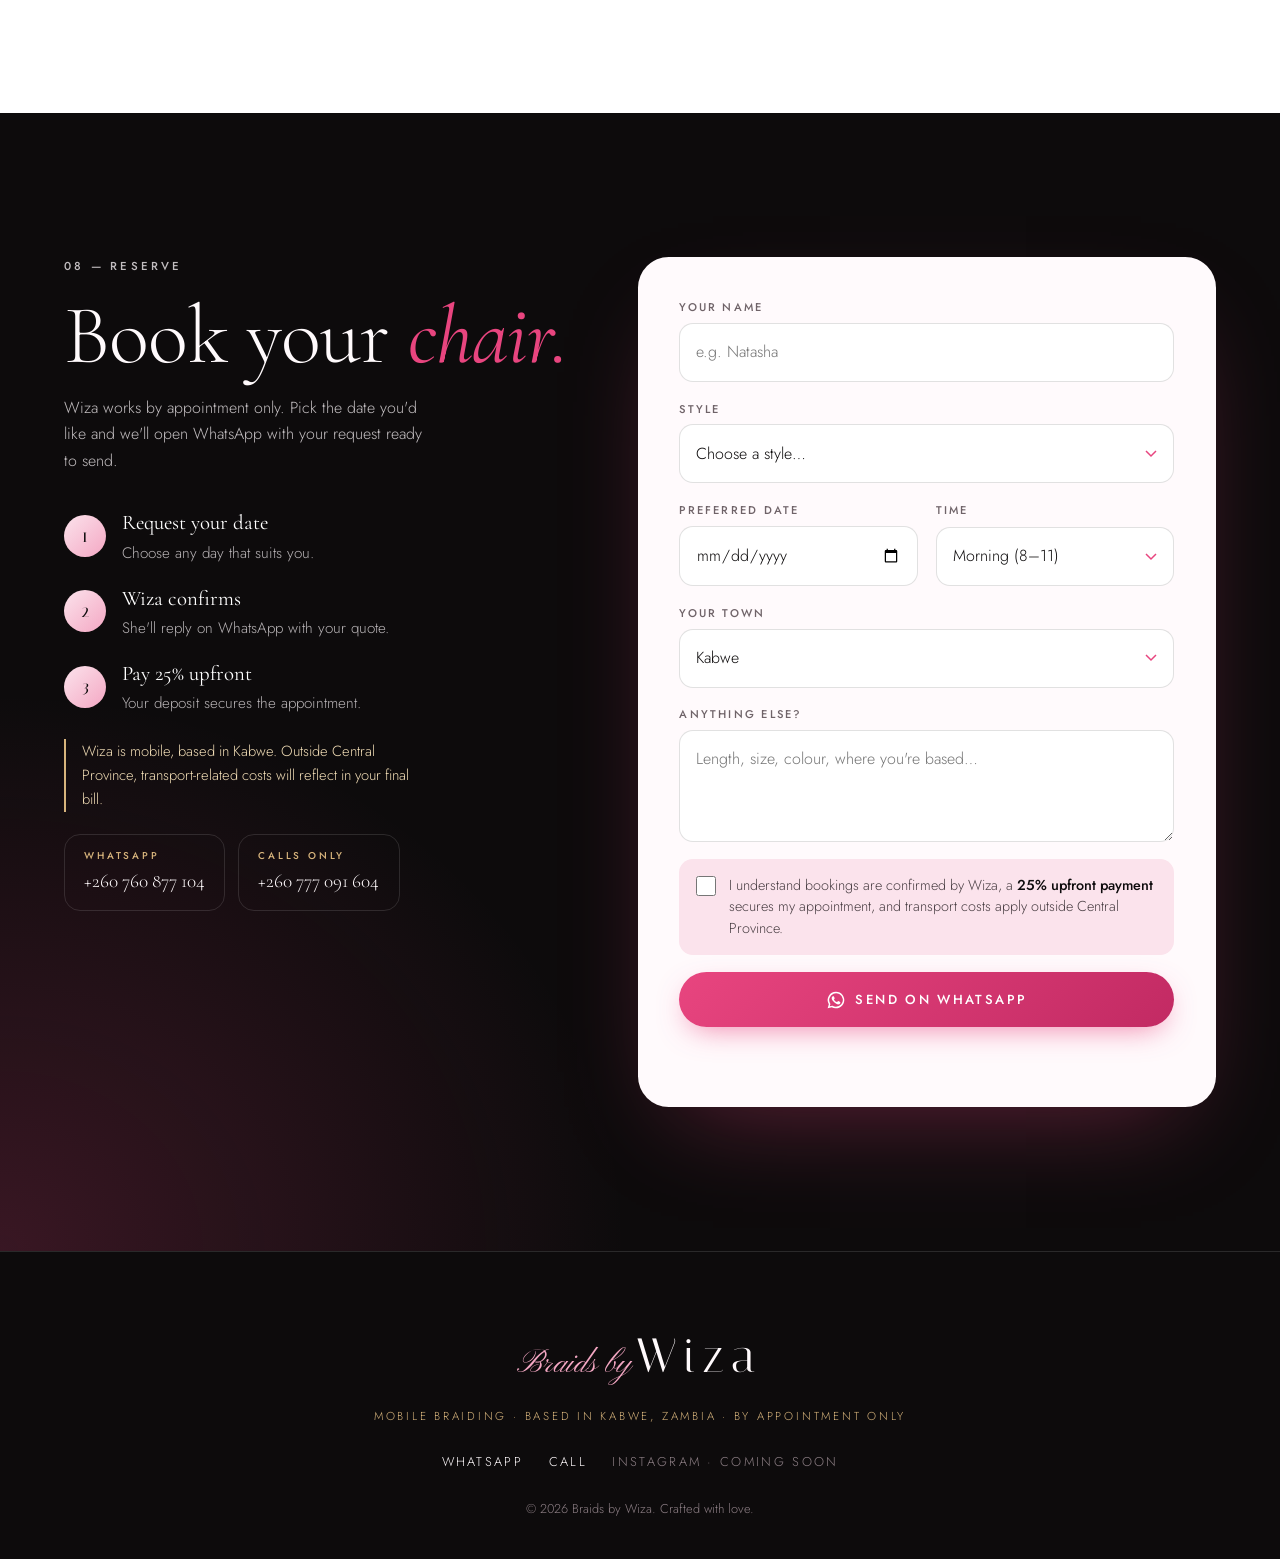
==== commit 0d27d1f8: "Show price check as a minimum-to-maximum range - Braiding hair priced K70 (small pack) to K150 (big " ====
--- a/index.html
+++ b/index.html
@@ -55,7 +55,7 @@
     <nav aria-label="Mobile">
       <a href="#work" data-haptic>Signature Work</a>
       <a href="#menu" data-haptic>Styles &amp; Prices</a>
-      <a href="#estimate" data-haptic>Price Estimate</a>
+      <a href="#estimate" data-haptic>Price Check</a>
       <a href="#finder" data-haptic>Style Finder</a>
       <a href="#about" data-haptic>About Wiza</a>
       <a href="#map" data-haptic>Across Zambia</a>
@@ -124,33 +124,32 @@
 
       <div class="calc reveal" id="estimate" data-calc>
         <div class="calc__head">
-          <p class="eyebrow">Instant price estimate</p>
-          <h3>What will my <em>look</em> cost?</h3>
-          <p>Choose your style, your hair and where you are. Wiza is mobile, so transport to you is included.</p>
+          <p class="eyebrow">Price check</p>
+          <h3>How much will it <em>cost?</em></h3>
+          <p>Pick your style and tell us where you are. Wiza comes to you, so her transport is part of the price.</p>
         </div>
         <div class="calc__grid">
           <div class="calc__form">
-            <label class="field"><span>1 &middot; Style</span><select data-c-style></select></label>
+            <label class="field"><span>Style</span><select data-c-style></select></label>
             <div class="calc__row" data-c-size-wrap><span class="calc__label">Braid size</span><div class="seg" role="radiogroup" aria-label="Braid size" data-c-size></div></div>
             <div class="calc__row" data-c-length-wrap><span class="calc__label">Length</span><div class="seg" role="radiogroup" aria-label="Length" data-c-length></div></div>
             <div class="calc__row" data-c-hair-wrap>
-              <span class="calc__label">2 &middot; Hair</span>
+              <span class="calc__label">Hair</span>
               <div class="hair-opts" role="radiogroup" aria-label="Hair">
                 <button type="button" role="radio" class="hair-opt" data-hair="plain" aria-checked="true"><b>Plain</b><small>I'll bring my own hair</small></button>
                 <button type="button" role="radio" class="hair-opt" data-hair="full" aria-checked="false"><b>Non-plain</b><small data-c-hair-note>Wiza buys the hair</small></button>
               </div>
             </div>
-            <label class="field"><span>3 &middot; Your town</span><select data-c-town></select></label>
+            <label class="field"><span>Your town</span><select data-c-town></select></label>
             <div class="calc__row" data-c-area-wrap><span class="calc__label">Where in town?</span><div class="seg seg--wrap" role="radiogroup" aria-label="Where in town" data-c-area></div></div>
           </div>
           <div class="calc__result" aria-live="polite">
-            <p class="eyebrow">Your estimate</p>
-            <div class="calc__total"><span class="calc__k">K</span><span data-c-total>0</span></div>
-            <p class="calc__range" data-c-range></p>
+            <p class="calc__lead">You can expect to pay</p>
+            <div class="calc__total"><span data-c-min>K0</span><span class="calc__to">to</span><span data-c-max>K0</span></div>
             <ul class="calc__lines" data-c-lines></ul>
             <p class="calc__deposit" data-c-deposit></p>
-            <a class="btn btn--pink btn--block magnetic" href="#book" data-c-book data-haptic="medium">Book with this estimate</a>
-            <p class="calc__fine">This is an estimate. Wiza confirms your final price on WhatsApp before you pay the 25% deposit.</p>
+            <a class="btn btn--pink btn--block magnetic" href="#book" data-c-book data-haptic="medium">Book this</a>
+            <p class="calc__fine">Wiza will confirm the exact price on WhatsApp before you pay anything.</p>
           </div>
         </div>
       </div>
@@ -266,7 +265,7 @@
           </div>
         </div>
         <form class="book__form reveal" data-book-form novalidate>
-          <p class="book__estimate" data-book-estimate hidden><span class="eyebrow">Your estimate</span><b></b></p>
+          <p class="book__estimate" data-book-estimate hidden><span class="eyebrow">Price range</span><b></b></p>
           <label class="field"><span>Your name</span><input name="name" autocomplete="name" required placeholder="e.g. Natasha"></label>
           <label class="field"><span>Style</span><select name="style" required data-style-select></select></label>
           <div class="field-row">
--- a/css/style.css
+++ b/css/style.css
@@ -346,10 +346,9 @@
 .hair-opt[aria-checked="true"] { border-color: var(--pink); background: rgba(232,69,127,.14); }
 .hair-opt:active { transform: scale(.96); }
 .calc__result { background: var(--porcelain); color: var(--ink); border-radius: var(--r); padding: clamp(1.4rem, 4vw, 2rem); box-shadow: 0 40px 80px -40px rgba(232,69,127,.55); position: sticky; top: calc(var(--nav-h) + 1rem); }
-.calc__result .eyebrow { color: var(--pink-deep); margin-bottom: .2rem; }
-.calc__total { font-family: var(--f-display); font-size: clamp(3.6rem, 13vw, 5.2rem); line-height: 1; letter-spacing: .02em; font-variant-numeric: tabular-nums; }
-.calc__k { font-size: .5em; color: var(--pink); margin-right: .1em; vertical-align: .55em; }
-.calc__range { margin: .4rem 0 1.2rem; color: #6f6368; font-size: .95rem; }
+.calc__lead { margin: 0; font-family: var(--f-serif); font-style: italic; font-size: 1.25rem; color: #6f6368; }
+.calc__total { font-family: var(--f-serif); font-weight: 400; font-size: clamp(2.3rem, 9vw, 3.1rem); line-height: 1.1; margin: .2rem 0 1.3rem; font-variant-numeric: lining-nums tabular-nums; display: flex; flex-wrap: wrap; align-items: baseline; column-gap: .45rem; }
+.calc__to { font-style: italic; font-size: .5em; color: var(--pink); }
 .calc__lines { list-style: none; margin: 0 0 1rem; padding: 0; border-top: 1px solid var(--line-dark); }
 .calc__lines li { display: flex; justify-content: space-between; gap: 1rem; padding: .7rem 0; border-bottom: 1px solid var(--line-dark); font-size: .92rem; color: #4a3f44; animation: rise .4s var(--ease) both; }
 .calc__lines b { font-weight: 500; color: var(--ink); white-space: nowrap; }
@@ -554,3 +553,4 @@
   .reveal { opacity: 1; transform: none; }
 }
 .calc__result .btn { letter-spacing: .12em; padding-left: 1rem; padding-right: 1rem; }
+.calc__deposit b { white-space: nowrap; }
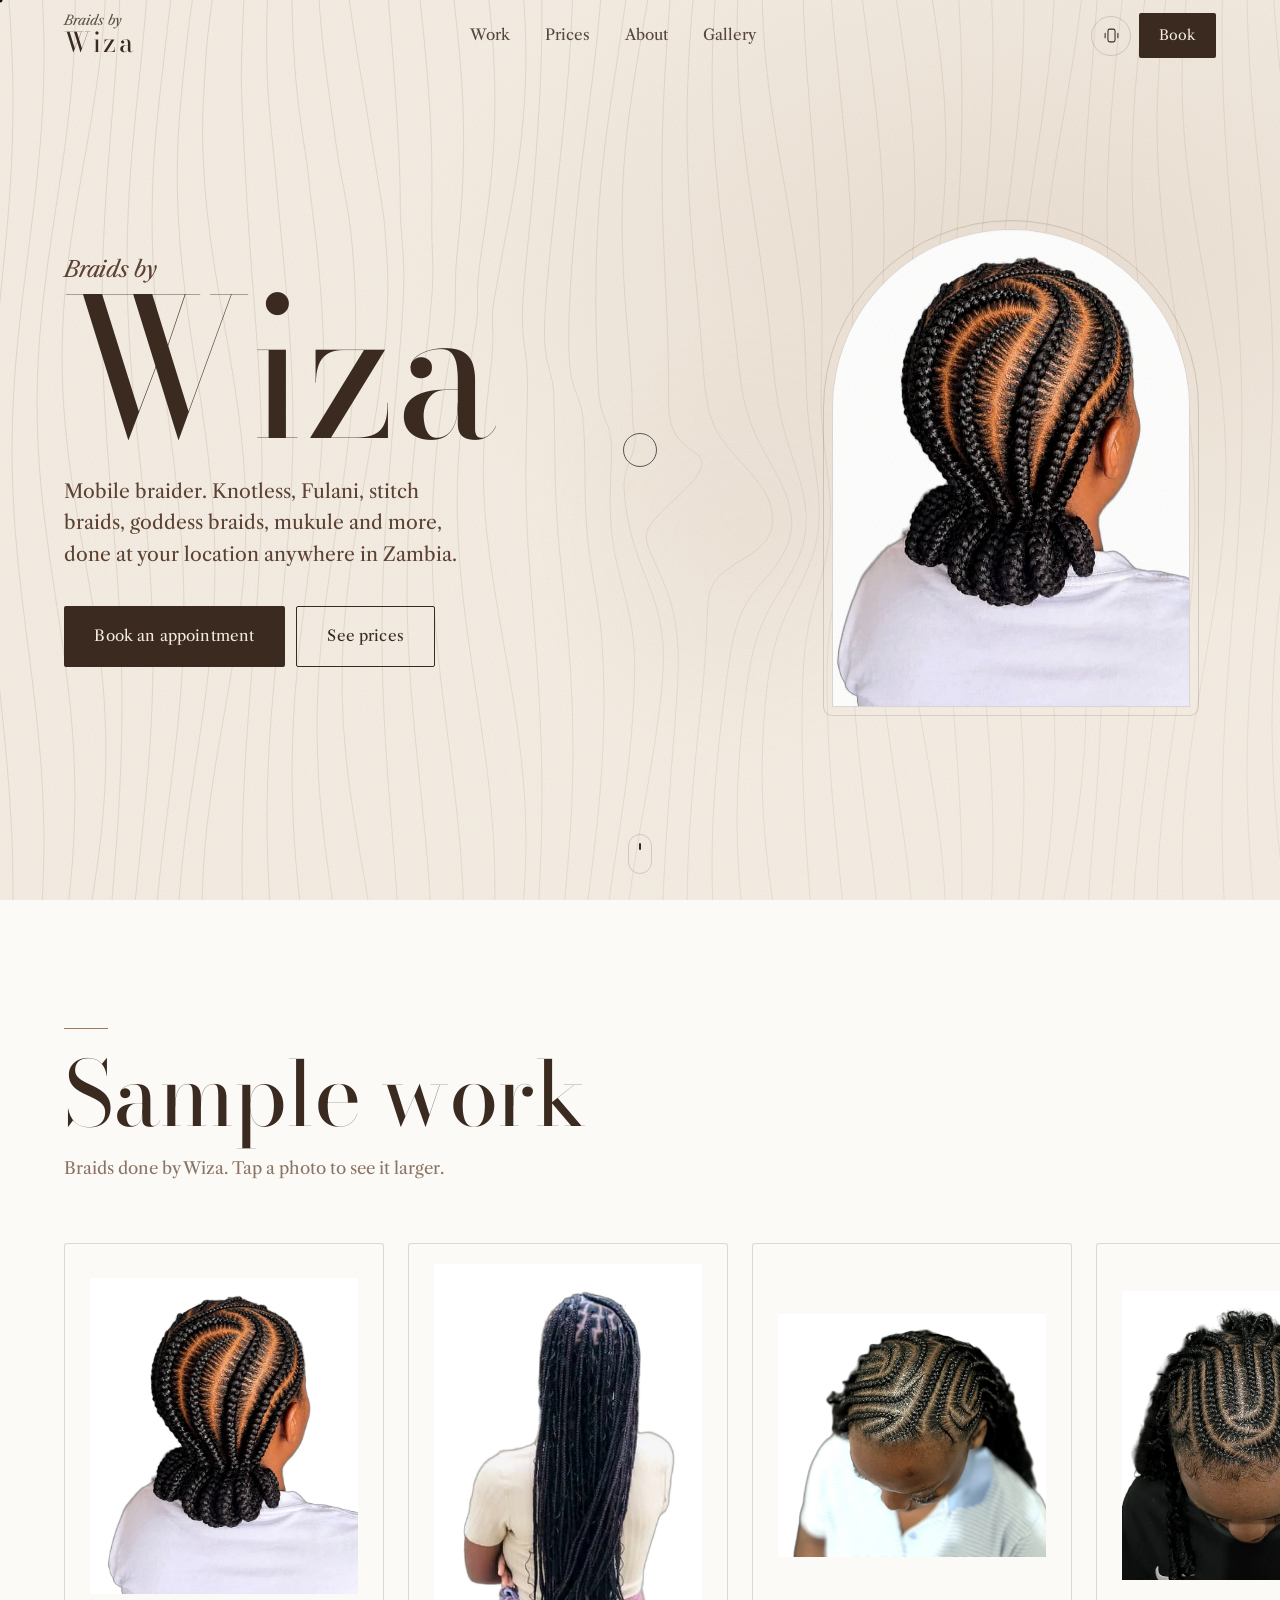
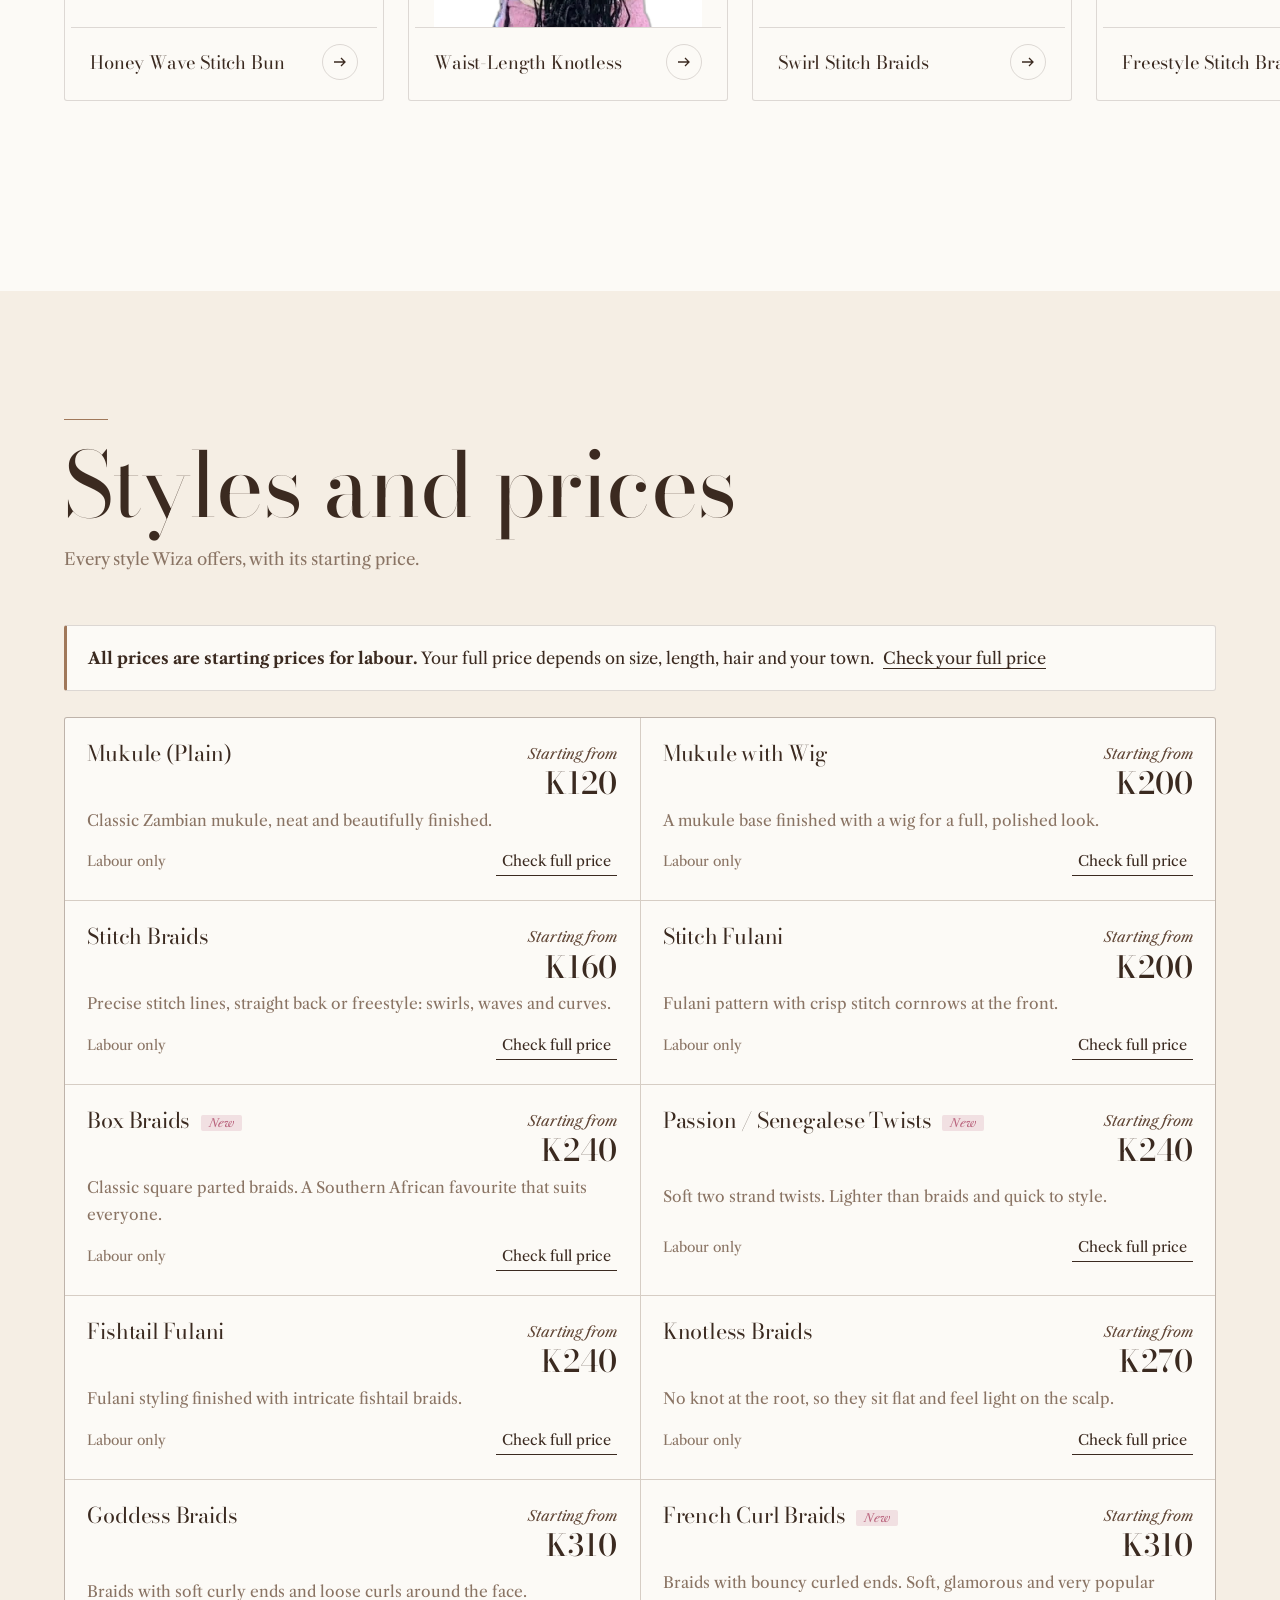
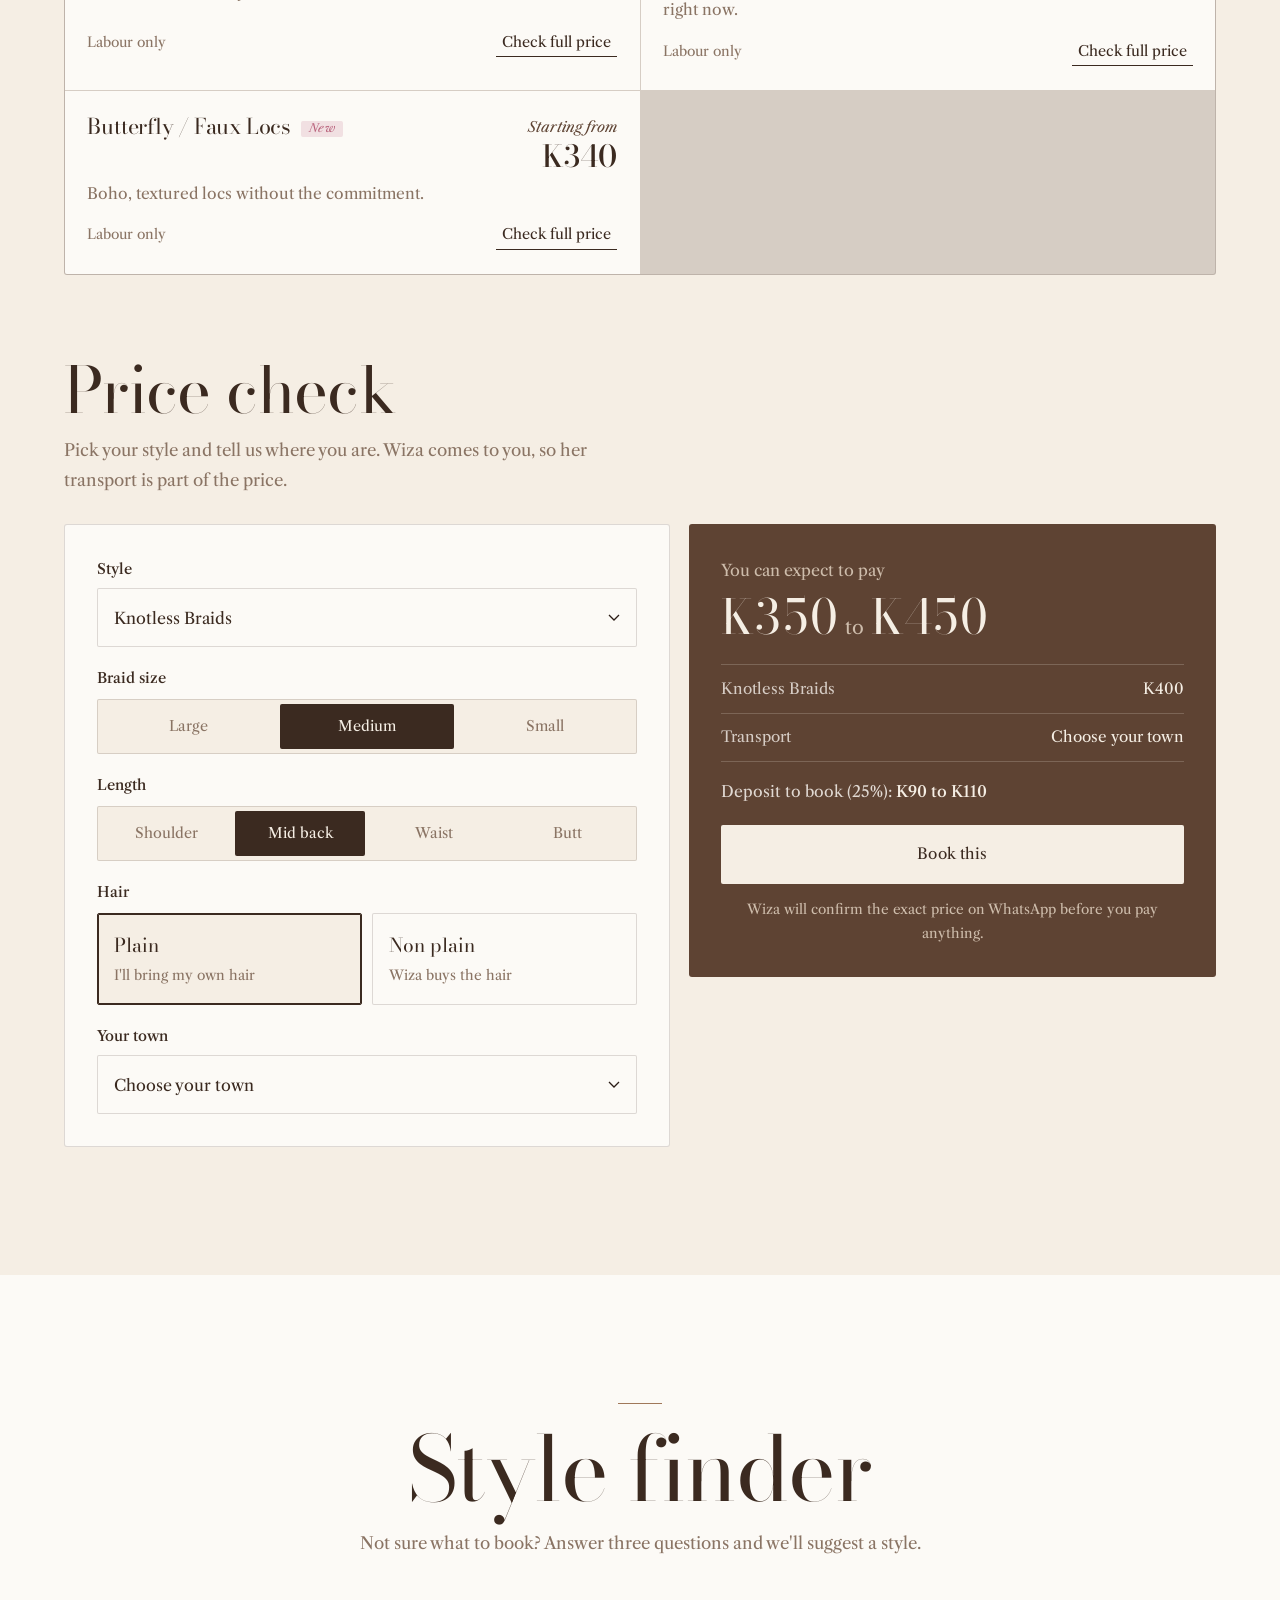
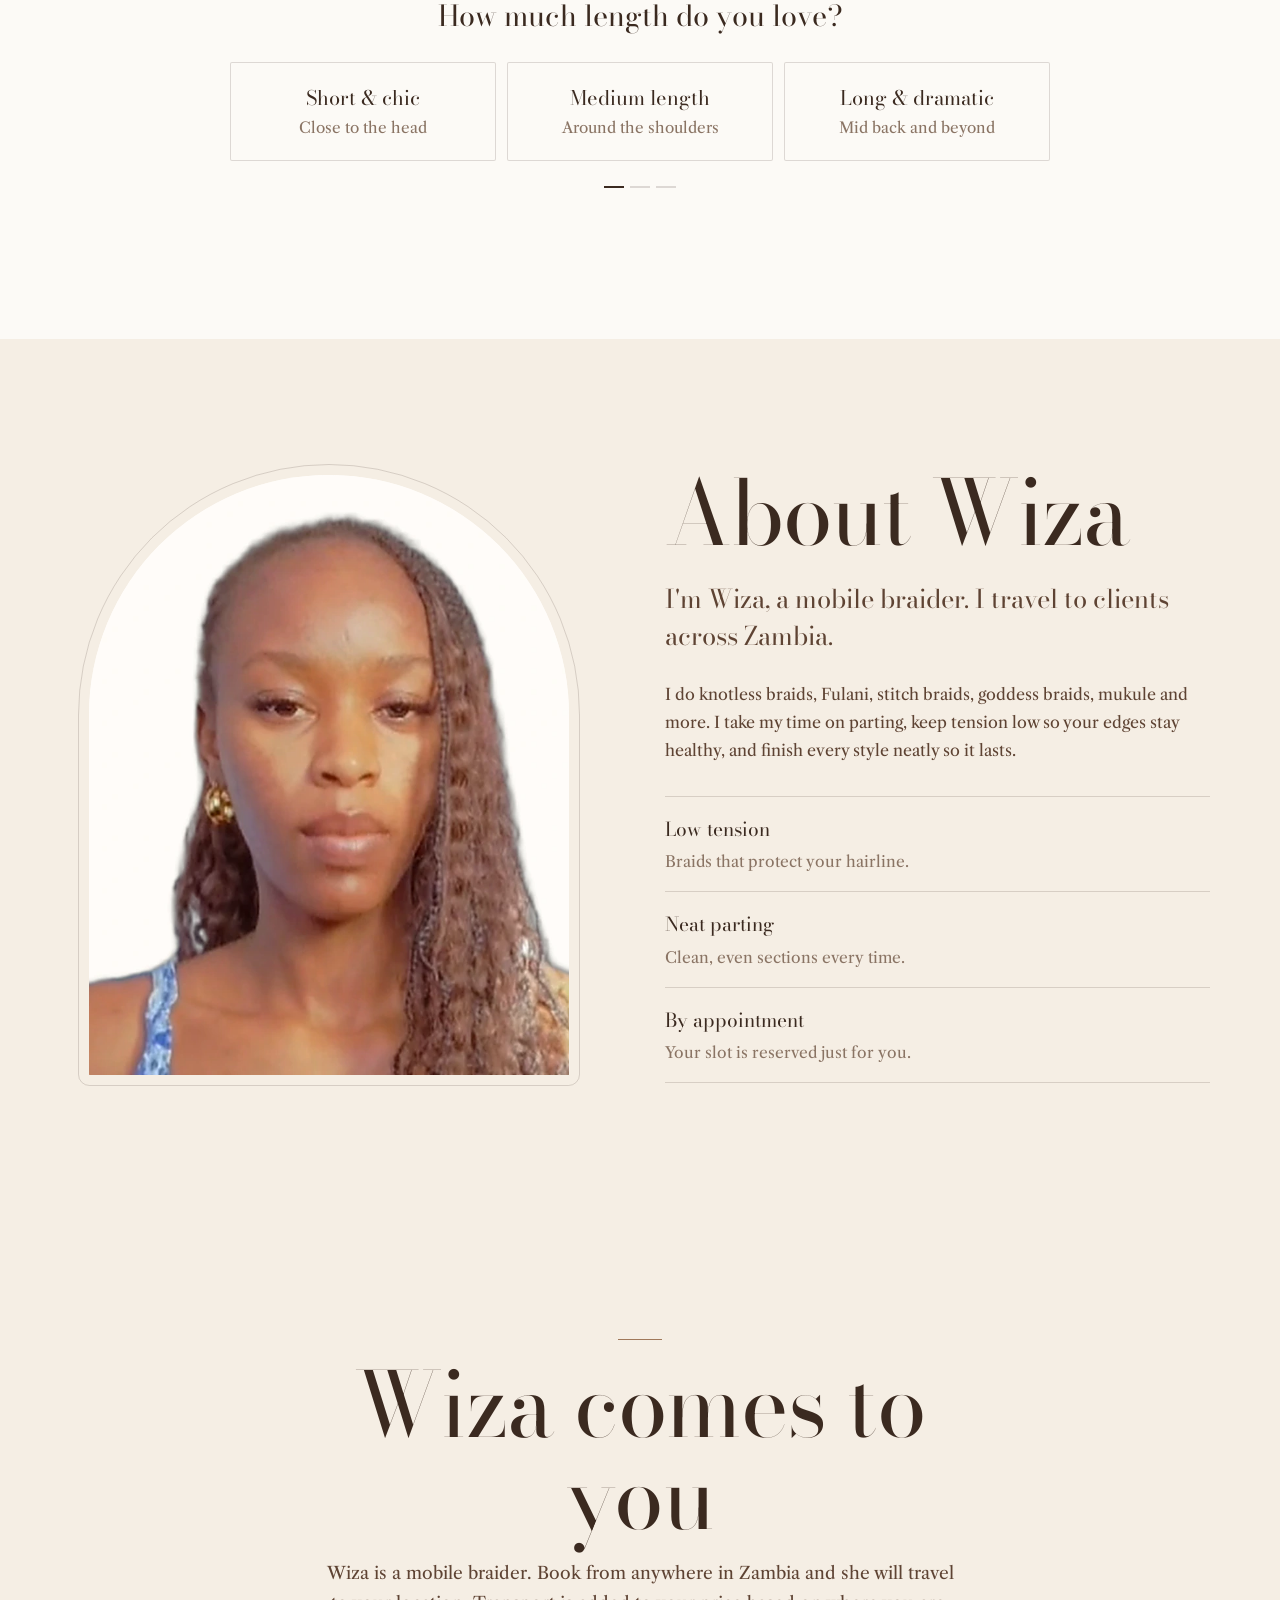
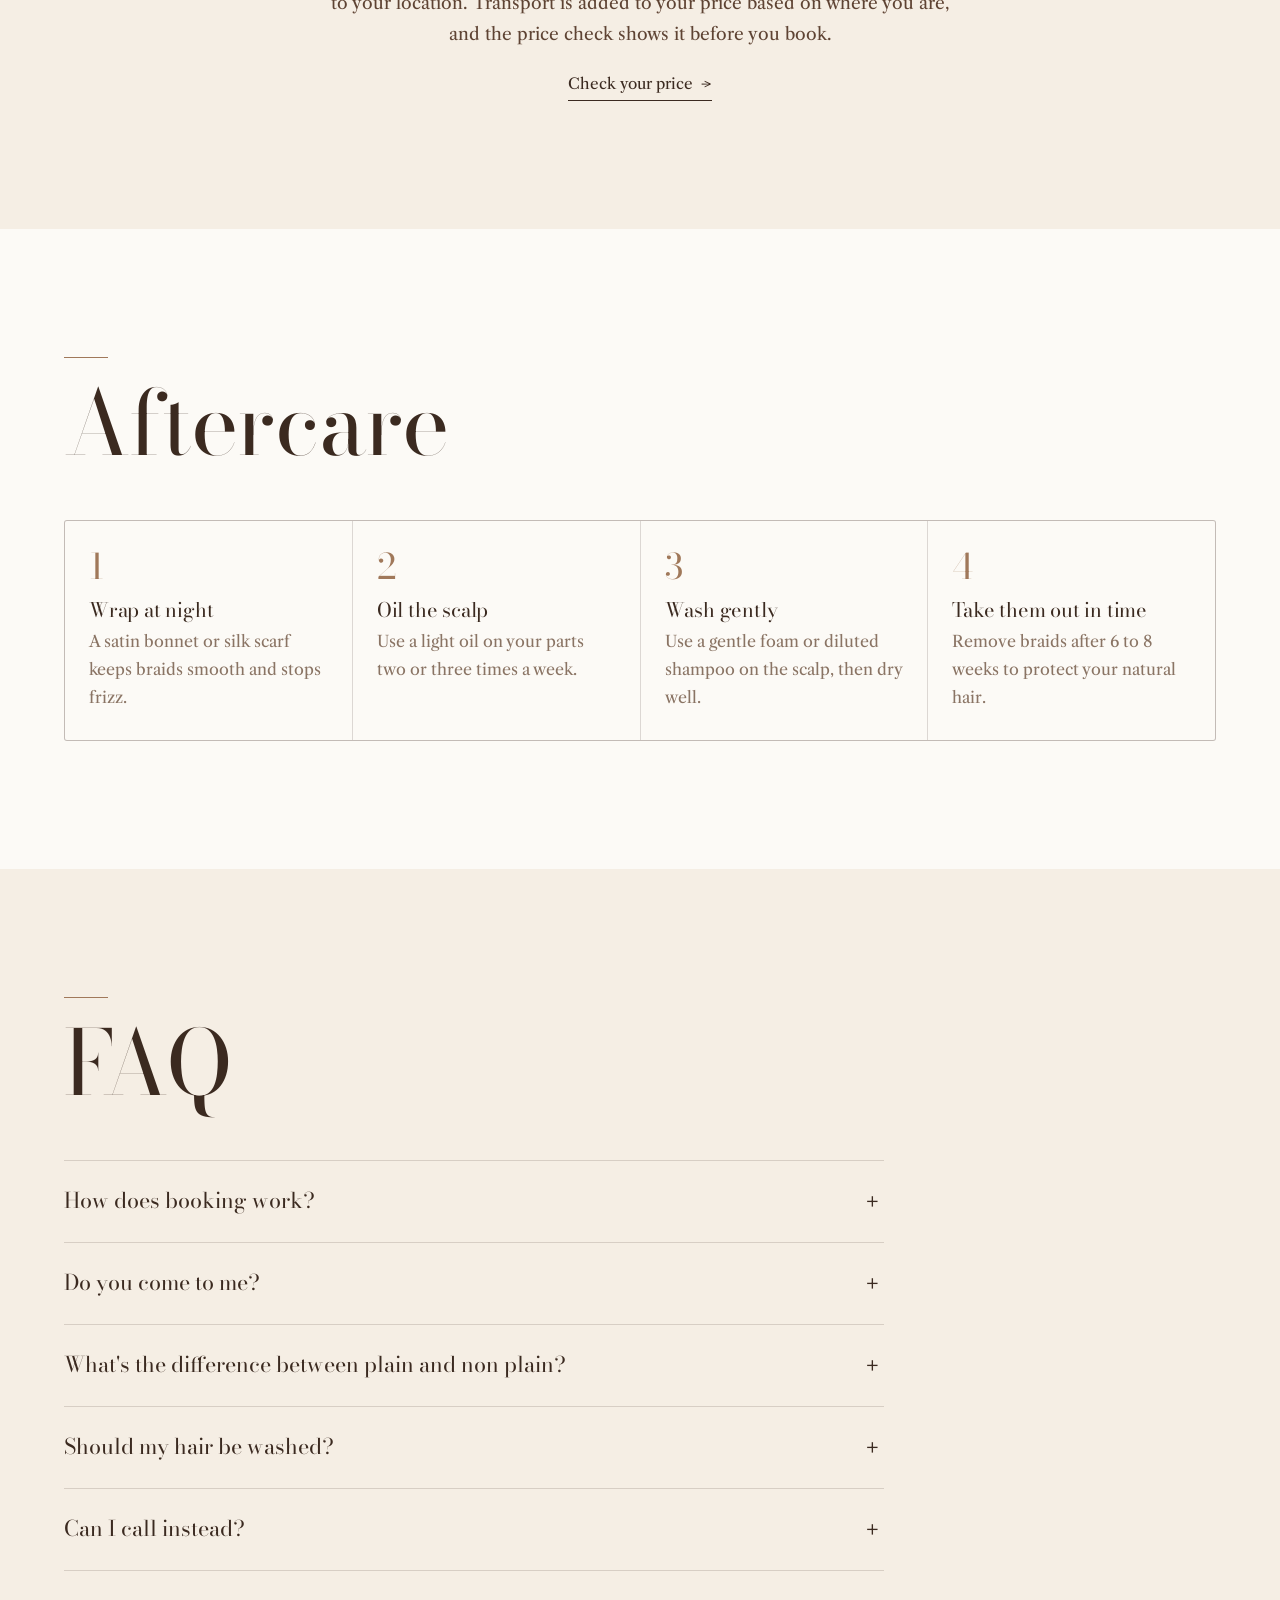
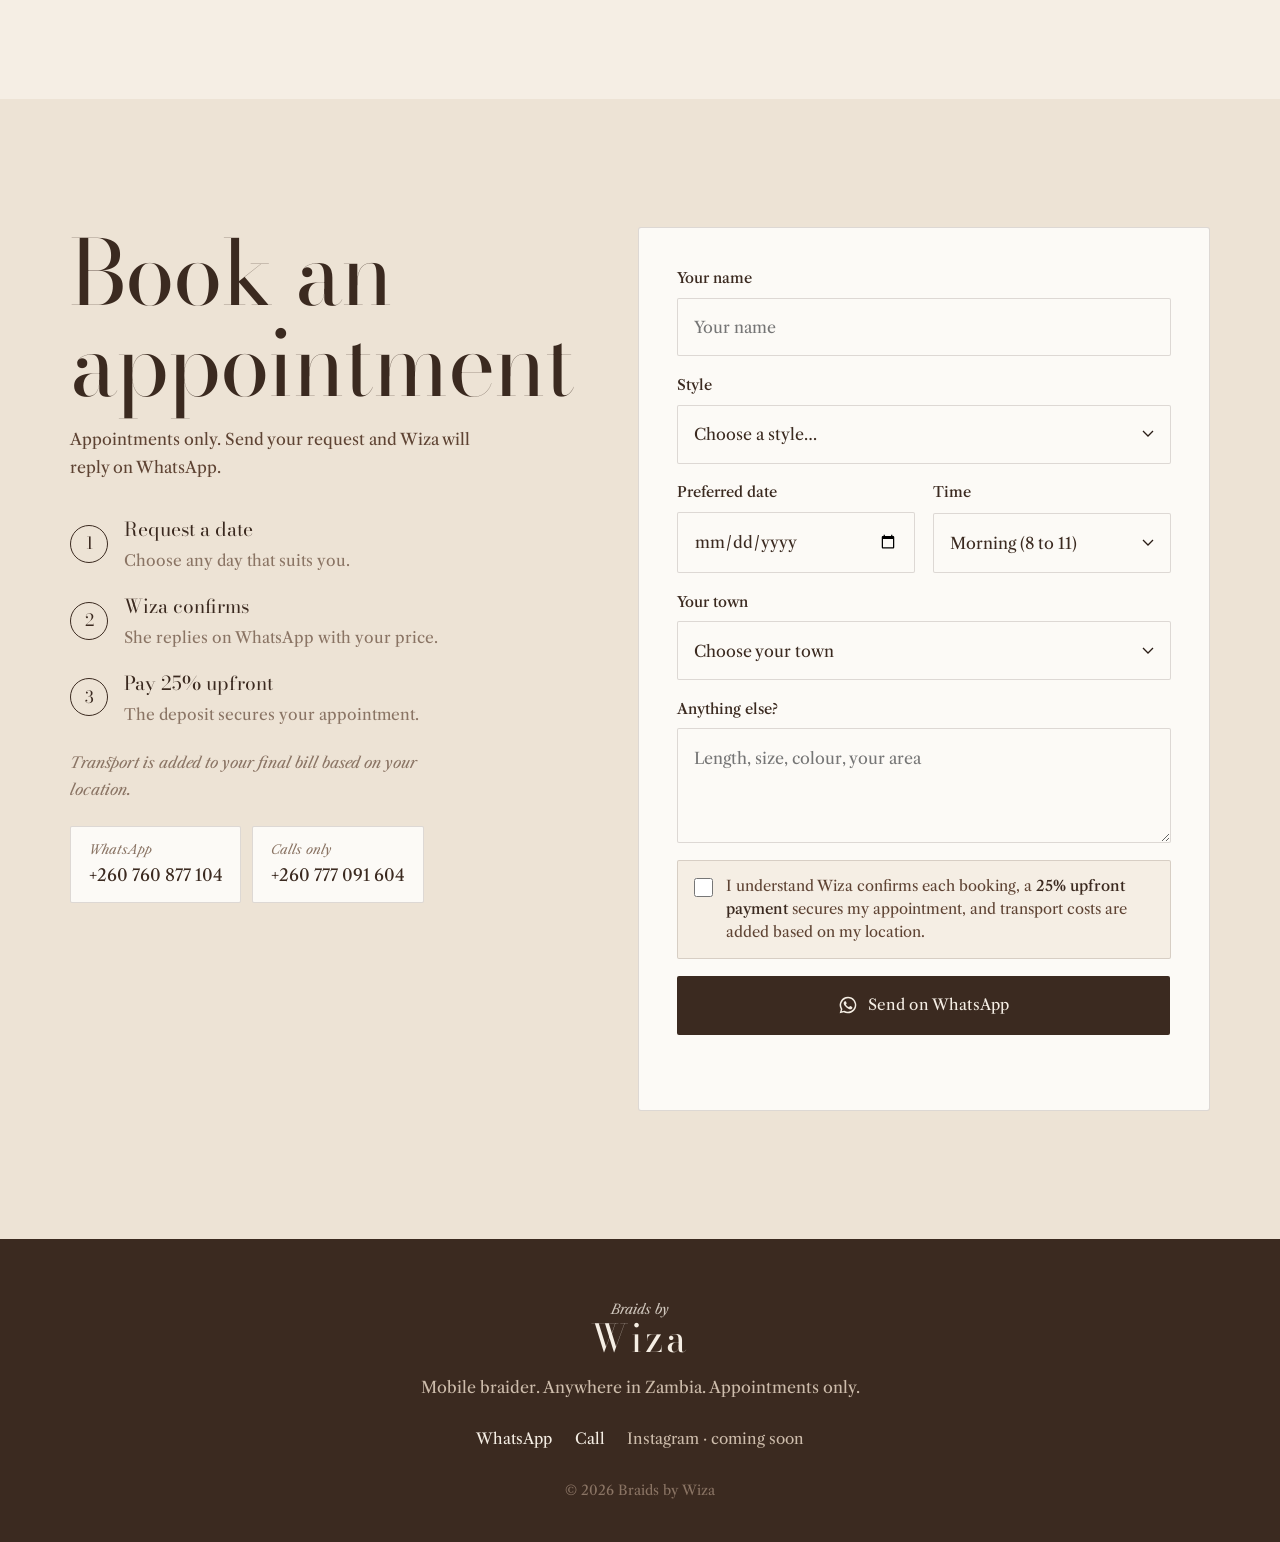
==== commit 65c3bbac: "Restyle in an old school paper and brown ink look - Bodoni Moda headings with Libre Caslon body text" ====
--- a/index.html
+++ b/index.html
@@ -3,24 +3,23 @@
 <head>
   <meta charset="utf-8">
   <meta name="viewport" content="width=device-width, initial-scale=1, viewport-fit=cover">
-  <title>Braids by Wiza — Luxury Braiding in Zambia</title>
-  <meta name="description" content="Braids by Wiza — knotless, Fulani, stitch, goddess braids and mukule, box braids, twists, French curls, locs and mukule. Mobile braider based in Kabwe, Zambia, with instant price estimates.">
-  <meta name="theme-color" content="#0d0b0c">
+  <title>Braids by Wiza | Mobile Braider in Zambia</title>
+  <meta name="description" content="Braids by Wiza. Knotless braids, Fulani, stitch braids, goddess braids, box braids, twists, French curls, locs and mukule. Mobile braider in Zambia. She comes to your location.">
+  <meta name="theme-color" content="#f5eee4">
   <meta property="og:title" content="Braids by Wiza">
-  <meta property="og:description" content="Luxury braiding artistry, crafted by hand in Zambia.">
+  <meta property="og:description" content="Mobile braider in Zambia. She comes to your location.">
   <meta property="og:image" content="assets/work/style-3.webp">
   <link rel="icon" href="assets/favicon.svg" type="image/svg+xml">
   <link rel="preconnect" href="https://fonts.googleapis.com">
   <link rel="preconnect" href="https://fonts.gstatic.com" crossorigin>
-  <link href="https://fonts.googleapis.com/css2?family=Cormorant+Garamond:ital,wght@0,300;0,400;0,500;1,300;1,400;1,500&family=Italiana&family=Jost:wght@300;400;500&family=Pinyon+Script&display=swap" rel="stylesheet">
+  <link href="https://fonts.googleapis.com/css2?family=Bodoni+Moda:opsz,wght@6..96,400;6..96,500&family=Libre+Caslon+Text:ital,wght@0,400;0,700;1,400&display=swap" rel="stylesheet">
   <link rel="stylesheet" href="css/style.css">
 </head>
 <body class="is-loading">
 
-  <!-- Preloader -->
   <div class="loader" aria-hidden="true">
     <div class="loader__inner">
-      <span class="loader__script">Braids by</span>
+      <span class="loader__small">Braids by</span>
       <span class="loader__name">Wiza</span>
       <span class="loader__bar"><i></i></span>
     </div>
@@ -29,103 +28,82 @@
   <div class="cursor" aria-hidden="true"><span class="cursor__dot"></span><span class="cursor__ring"></span></div>
   <canvas class="sparkle-layer" aria-hidden="true"></canvas>
 
-  <!-- Navigation -->
   <header class="nav" data-nav>
-    <a class="nav__logo" href="index.html" data-haptic>
-      <span class="script">Braids by</span> <span class="display">Wiza</span>
+    <a class="logo" href="index.html" data-haptic>
+      <span class="logo__small">Braids by</span>
+      <span class="logo__name">Wiza</span>
     </a>
     <nav class="nav__links" aria-label="Main">
       <a href="#work" data-haptic>Work</a>
       <a href="#menu" data-haptic>Prices</a>
-      <a href="#about" data-haptic>About Wiza</a>
-      <a href="#map" data-haptic>Zambia</a>
-      <a href="work.html" data-haptic>Lookbook</a>
+      <a href="#about" data-haptic>About</a>
+      <a href="work.html" data-haptic>Gallery</a>
     </nav>
     <div class="nav__actions">
-      <button class="haptic-toggle" type="button" aria-pressed="true" title="Toggle haptics" data-haptic-toggle>
+      <button class="haptic-toggle" type="button" aria-pressed="true" title="Vibration on or off" data-haptic-toggle>
         <svg viewBox="0 0 24 24" aria-hidden="true"><rect x="7" y="3" width="10" height="18" rx="2.5"/><path d="M3 9v6M21 9v6"/></svg>
-        <span class="sr-only">Haptic feedback</span>
+        <span class="sr-only">Vibration</span>
       </button>
-      <a class="btn btn--pink btn--sm magnetic" href="#book" data-haptic="medium">Book</a>
+      <a class="btn btn--dark btn--sm magnetic" href="#book" data-haptic="medium">Book</a>
       <button class="burger" type="button" aria-label="Open menu" aria-expanded="false" data-burger><span></span><span></span></button>
     </div>
   </header>
 
   <div class="drawer" data-drawer>
     <nav aria-label="Mobile">
-      <a href="#work" data-haptic>Signature Work</a>
-      <a href="#menu" data-haptic>Styles &amp; Prices</a>
-      <a href="#estimate" data-haptic>Price Check</a>
-      <a href="#finder" data-haptic>Style Finder</a>
+      <a href="#work" data-haptic>Sample work</a>
+      <a href="#menu" data-haptic>Styles and prices</a>
+      <a href="#estimate" data-haptic>Price check</a>
       <a href="#about" data-haptic>About Wiza</a>
-      <a href="#map" data-haptic>Across Zambia</a>
-      <a href="work.html" data-haptic>The Lookbook</a>
-      <a href="#book" data-haptic="medium" class="drawer__cta">Book your chair</a>
+      <a href="work.html" data-haptic>Gallery</a>
+      <a href="#book" data-haptic="medium" class="drawer__cta">Book an appointment</a>
     </nav>
-    <p class="drawer__foot script">crafted by hand, worn like silk</p>
+    <p class="drawer__foot">WhatsApp +260 760 877 104</p>
   </div>
 
   <main>
-    <!-- HERO -->
     <section class="hero" id="top">
       <canvas class="hero__field" aria-hidden="true"></canvas>
-      <div class="hero__grain" aria-hidden="true"></div>
       <div class="hero__content">
-        <p class="eyebrow reveal">Mobile luxury braiding &middot; Based in Kabwe</p>
         <h1 class="hero__title">
-          <span class="script reveal">Braids by</span>
+          <span class="hero__small reveal">Braids by</span>
           <span class="hero__name" data-split>Wiza</span>
         </h1>
-        <p class="hero__lede reveal">Every part is drawn by hand, and every braid is laid to last. Wiza comes to you, wherever you are in Zambia.</p>
+        <p class="hero__lede reveal">Mobile braider. Knotless, Fulani, stitch braids, goddess braids, mukule and more, done at your location anywhere in Zambia.</p>
         <div class="hero__ctas reveal">
-          <a class="btn btn--pink magnetic" href="#book" data-haptic="medium">Book your chair</a>
-          <a class="btn btn--ghost magnetic" href="work.html" data-haptic>See the lookbook</a>
-        </div>
-        <p class="hero__hint reveal"><span class="hint-dot"></span><span class="hint-touch">Touch &amp; drag</span><span class="hint-mouse">Move your cursor</span> through the silk</p>
+          <a class="btn btn--dark magnetic" href="#book" data-haptic="medium">Book an appointment</a>
+          <a class="btn btn--outline magnetic" href="#menu" data-haptic>See prices</a>
+        </div>
       </div>
       <figure class="hero__feature tilt" data-tilt>
-        <div class="hero__halo"></div>
-        <img src="assets/work/style-3.webp" alt="Honey wave stitch braids swept into a low bun, by Wiza" width="740" height="875" fetchpriority="high">
-        <figcaption><span class="script">signature</span> Honey Wave</figcaption>
+        <img src="assets/work/style-3.webp" alt="Honey wave stitch braids in a low bun, done by Wiza" width="740" height="875" fetchpriority="high">
       </figure>
-      <a class="hero__scroll" href="#work" aria-label="Scroll to work" data-haptic><span></span></a>
-    </section>
-
-    <!-- MARQUEE -->
-    <div class="marquee" aria-hidden="true">
-      <div class="marquee__track">
-        <span>Knotless</span><i>✦</i><span>Stitch Fulani</span><i>✦</i><span>Stitch Braids</span><i>✦</i><span>Fishtail Fulani</span><i>✦</i><span>Goddess</span><i>✦</i><span>Mukule</span><i>✦</i><span>Knotless</span><i>✦</i><span>Stitch Fulani</span><i>✦</i><span>Stitch Braids</span><i>✦</i><span>Fishtail Fulani</span><i>✦</i><span>Goddess</span><i>✦</i><span>Mukule</span><i>✦</i>
-        <span>Knotless</span><i>✦</i><span>Stitch Fulani</span><i>✦</i><span>Stitch Braids</span><i>✦</i><span>Fishtail Fulani</span><i>✦</i><span>Goddess</span><i>✦</i><span>Mukule</span><i>✦</i><span>Knotless</span><i>✦</i><span>Stitch Fulani</span><i>✦</i><span>Stitch Braids</span><i>✦</i><span>Fishtail Fulani</span><i>✦</i><span>Goddess</span><i>✦</i><span>Mukule</span><i>✦</i>
-      </div>
-    </div>
-
-    <!-- SIGNATURE WORK -->
+      <a class="hero__scroll" href="#work" aria-label="Scroll down" data-haptic><span></span></a>
+    </section>
+
     <section class="section work" id="work">
       <div class="section__head">
-        <p class="eyebrow reveal">01 &mdash; Signature work</p>
-        <h2 class="reveal">Her hands, <em>your crown.</em></h2>
-        <p class="section__sub reveal">Every look here was braided by Wiza. Swipe through, tilt your phone, and tap any look to see it up close.</p>
-      </div>
-      <div class="work__rail" data-rail tabindex="0" aria-label="Signature work, scroll horizontally"></div>
+        <h2 class="reveal">Sample work</h2>
+        <p class="section__sub reveal">Braids done by Wiza. Tap a photo to see it larger.</p>
+      </div>
+      <div class="work__rail" data-rail tabindex="0" aria-label="Sample work, scroll sideways"></div>
       <div class="work__foot reveal">
         <div class="rail-progress"><i data-rail-progress></i></div>
-        <a class="link-arrow" href="work.html" data-haptic>Open the full lookbook <span>→</span></a>
-      </div>
-    </section>
-
-    <!-- MENU / CATALOGUE -->
+        <a class="link-arrow" href="work.html" data-haptic>View all <span>→</span></a>
+      </div>
+    </section>
+
     <section class="section menu" id="menu">
       <div class="section__head">
-        <p class="eyebrow reveal">02 &mdash; Styles &amp; prices</p>
-        <h2 class="reveal">A catalogue of <em>crowns.</em></h2>
-        <p class="section__sub reveal">Labour prices for each style. Tap a style to get an instant estimate for your size, length, hair and location.</p>
-      </div>
+        <h2 class="reveal">Styles and prices</h2>
+        <p class="section__sub reveal">Every style Wiza offers, with its starting price.</p>
+      </div>
+      <p class="menu__note reveal"><strong>All prices are starting prices for labour.</strong> Your full price depends on size, length, hair and your town. <a href="#estimate">Check your full price</a></p>
       <div class="menu__panel" data-menu-panel></div>
 
       <div class="calc reveal" id="estimate" data-calc>
         <div class="calc__head">
-          <p class="eyebrow">Price check</p>
-          <h3>How much will it <em>cost?</em></h3>
+          <h3>Price check</h3>
           <p>Pick your style and tell us where you are. Wiza comes to you, so her transport is part of the price.</p>
         </div>
         <div class="calc__grid">
@@ -137,7 +115,7 @@
               <span class="calc__label">Hair</span>
               <div class="hair-opts" role="radiogroup" aria-label="Hair">
                 <button type="button" role="radio" class="hair-opt" data-hair="plain" aria-checked="true"><b>Plain</b><small>I'll bring my own hair</small></button>
-                <button type="button" role="radio" class="hair-opt" data-hair="full" aria-checked="false"><b>Non-plain</b><small data-c-hair-note>Wiza buys the hair</small></button>
+                <button type="button" role="radio" class="hair-opt" data-hair="full" aria-checked="false"><b>Non plain</b><small data-c-hair-note>Wiza buys the hair</small></button>
               </div>
             </div>
             <label class="field"><span>Your town</span><select data-c-town></select></label>
@@ -148,136 +126,107 @@
             <div class="calc__total"><span data-c-min>K0</span><span class="calc__to">to</span><span data-c-max>K0</span></div>
             <ul class="calc__lines" data-c-lines></ul>
             <p class="calc__deposit" data-c-deposit></p>
-            <a class="btn btn--pink btn--block magnetic" href="#book" data-c-book data-haptic="medium">Book this</a>
+            <a class="btn btn--light btn--block magnetic" href="#book" data-c-book data-haptic="medium">Book this</a>
             <p class="calc__fine">Wiza will confirm the exact price on WhatsApp before you pay anything.</p>
           </div>
         </div>
       </div>
     </section>
 
-    <!-- STYLE FINDER -->
     <section class="section finder" id="finder">
       <div class="finder__card reveal">
-        <p class="eyebrow">03 &mdash; Style finder</p>
-        <h2>Not sure what to <em>book?</em></h2>
-        <p class="section__sub">Answer three quick questions and we'll suggest a look.</p>
+        <h2>Style finder</h2>
+        <p class="section__sub">Not sure what to book? Answer three questions and we'll suggest a style.</p>
         <div class="finder__stage" data-finder></div>
       </div>
     </section>
 
-    <!-- ABOUT -->
     <section class="section about" id="about">
       <div class="about__grid">
         <figure class="about__portrait reveal tilt" data-tilt>
-          <div class="about__frame"></div>
-          <img src="assets/wiza/wiza-portrait.webp" alt="Portrait of Wiza, braider and founder of Braids by Wiza" width="1000" height="943" loading="lazy">
-          <figcaption class="script">Wiza</figcaption>
+          <img src="assets/wiza/wiza-portrait.webp" alt="Wiza, the braider behind Braids by Wiza" width="1000" height="943" loading="lazy">
         </figure>
         <div class="about__text">
-          <p class="eyebrow reveal">04 &mdash; Meet the braider</p>
-          <h2 class="reveal">Hello, <em>I'm Wiza.</em></h2>
-          <p class="reveal about__lead">I braid for the woman who walks into a room and gets noticed. Clean parts, neat edges, and a style that still looks fresh weeks later.</p>
-          <p class="reveal">What began as braiding my friends' hair has become my art. Each pattern is drawn freehand, every knotless braid is laid without tension, and I care about your scalp as much as the finished look. You'll leave my chair feeling looked after, not just styled.</p>
+          <h2 class="reveal">About Wiza</h2>
+          <p class="reveal about__lead">I'm Wiza, a mobile braider. I travel to clients across Zambia.</p>
+          <p class="reveal">I do knotless braids, Fulani, stitch braids, goddess braids, mukule and more. I take my time on parting, keep tension low so your edges stay healthy, and finish every style neatly so it lasts.</p>
           <ul class="about__values">
-            <li class="reveal"><span class="about__icon">✦</span><div><strong>Gentle on your edges</strong><span>Tension-free techniques that protect your hairline.</span></div></li>
-            <li class="reveal"><span class="about__icon">✦</span><div><strong>Precision parting</strong><span>Clean, symmetrical sections, every time.</span></div></li>
-            <li class="reveal"><span class="about__icon">✦</span><div><strong>By appointment only</strong><span>Your time in the chair is reserved just for you.</span></div></li>
+            <li class="reveal"><strong>Low tension</strong><span>Braids that protect your hairline.</span></li>
+            <li class="reveal"><strong>Neat parting</strong><span>Clean, even sections every time.</span></li>
+            <li class="reveal"><strong>By appointment</strong><span>Your slot is reserved just for you.</span></li>
           </ul>
-          <p class="about__sign script reveal">With love, Wiza</p>
-        </div>
-      </div>
-    </section>
-
-    <!-- MAP -->
-    <section class="section map" id="map">
-      <div class="section__head">
-        <p class="eyebrow reveal">05 &mdash; Across Zambia</p>
-        <h2 class="reveal">She comes <em>to you.</em></h2>
-        <p class="section__sub reveal">Wiza is a mobile braider based in Kabwe, and she comes to you. Drag or tilt the map, then tap your town to see what transport adds to your booking.</p>
-      </div>
-      <div class="map__wrap">
-        <div class="map__stage" data-map-stage>
-          <div class="map__plane" data-map-plane>
-            <svg class="map__svg" data-map-svg aria-label="Map of Zambia with towns" role="img"></svg>
-          </div>
-        </div>
-        <aside class="map__card" data-map-card aria-live="polite">
-          <p class="eyebrow">Selected</p>
-          <h3 data-map-city>Kabwe</h3>
-          <p data-map-region class="map__region"></p>
-          <p data-map-copy></p>
-          <a class="btn btn--pink btn--sm magnetic" href="#book" data-map-book data-haptic="medium">Book from here</a>
-        </aside>
-      </div>
-    </section>
-
-    <!-- AFTERCARE -->
+        </div>
+      </div>
+    </section>
+
+    <section class="section mobile" id="mobile">
+      <div class="mobile__inner">
+        <h2 class="reveal">Wiza comes to you</h2>
+        <p class="reveal">Wiza is a mobile braider. Book from anywhere in Zambia and she will travel to your location. Transport is added to your price based on where you are, and the price check shows it before you book.</p>
+        <a class="link-arrow reveal" href="#estimate" data-haptic>Check your price <span>→</span></a>
+      </div>
+    </section>
+
     <section class="section care" id="care">
       <div class="section__head">
-        <p class="eyebrow reveal">06 &mdash; The ritual</p>
-        <h2 class="reveal">Make them <em>last.</em></h2>
+        <h2 class="reveal">Aftercare</h2>
       </div>
       <ol class="care__steps">
-        <li class="reveal"><span class="care__num">i</span><h3>Wrap at night</h3><p>A satin bonnet or silk scarf keeps braids smooth and frizz-free.</p></li>
-        <li class="reveal"><span class="care__num">ii</span><h3>Feed the scalp</h3><p>A light oil on your parts two or three times a week keeps your scalp happy.</p></li>
-        <li class="reveal"><span class="care__num">iii</span><h3>Refresh, don't soak</h3><p>Use a gentle foam or diluted shampoo on the scalp, then dry well.</p></li>
-        <li class="reveal"><span class="care__num">iv</span><h3>Know when to rest</h3><p>Take braids out after 6–8 weeks to protect your natural hair.</p></li>
+        <li class="reveal"><span class="care__num">1</span><h3>Wrap at night</h3><p>A satin bonnet or silk scarf keeps braids smooth and stops frizz.</p></li>
+        <li class="reveal"><span class="care__num">2</span><h3>Oil the scalp</h3><p>Use a light oil on your parts two or three times a week.</p></li>
+        <li class="reveal"><span class="care__num">3</span><h3>Wash gently</h3><p>Use a gentle foam or diluted shampoo on the scalp, then dry well.</p></li>
+        <li class="reveal"><span class="care__num">4</span><h3>Take them out in time</h3><p>Remove braids after 6 to 8 weeks to protect your natural hair.</p></li>
       </ol>
     </section>
 
-    <!-- FAQ -->
     <section class="section faq" id="faq">
       <div class="section__head">
-        <p class="eyebrow reveal">07 &mdash; Good to know</p>
-        <h2 class="reveal">Questions, <em>answered.</em></h2>
+        <h2 class="reveal">FAQ</h2>
       </div>
       <div class="faq__list">
-        <details class="reveal" data-haptic><summary>How does booking work?</summary><p>Wiza works by appointment only. Request your preferred date through the form below. Wiza will confirm it with you on WhatsApp, and a 25% upfront payment secures your slot. The balance is paid on the day.</p></details>
-        <details class="reveal" data-haptic><summary>Do you come to me?</summary><p>Yes, Wiza is mobile. She's based in Kabwe and travels to clients across Zambia. Outside Central Province, transport (bus fare, local rides and, for far towns, a night's stay) reflects in your final bill. Use the <a href="#estimate">price estimate</a> to see it upfront.</p></details>
-        <details class="reveal" data-haptic><summary>What's the difference between plain and non-plain?</summary><p>Plain means you buy and bring your own braiding hair, and you pay for labour only. Non-plain means Wiza buys the right hair for your style, and its cost is added to your price.</p></details>
-        <details class="reveal" data-haptic><summary>Should I come with my hair washed?</summary><p>Yes, please have clean, detangled, blow-dried hair before your appointment. It makes for a neater, longer-lasting result.</p></details>
-        <details class="reveal" data-haptic><summary>Do I bring my own braiding hair?</summary><p>Mention your style when you book, and Wiza will tell you exactly what hair to get and how many packs you'll need.</p></details>
-        <details class="reveal" data-haptic><summary>Can I call instead of messaging?</summary><p>Of course. Call <a href="tel:+260777091604">+260 777 091 604</a> (calls only), or WhatsApp <a href="https://wa.me/260760877104" target="_blank" rel="noopener">+260 760 877 104</a>.</p></details>
-      </div>
-    </section>
-
-    <!-- BOOKING -->
+        <details class="reveal" data-haptic><summary>How does booking work?</summary><p>Wiza works by appointment only. Request your date with the form below. Wiza confirms it with you on WhatsApp, and a 25% upfront payment secures your slot. You pay the balance on the day.</p></details>
+        <details class="reveal" data-haptic><summary>Do you come to me?</summary><p>Yes. Wiza is mobile and travels to your location anywhere in Zambia. Transport is added to your price based on where you are, and the <a href="#estimate">price check</a> shows it upfront.</p></details>
+        <details class="reveal" data-haptic><summary>What's the difference between plain and non plain?</summary><p>Plain means you buy and bring your own braiding hair, and you pay for labour only. Non plain means Wiza buys the hair for your style, and its cost is added to your price.</p></details>
+        <details class="reveal" data-haptic><summary>Should my hair be washed?</summary><p>Yes, please have clean, detangled, blow dried hair before your appointment.</p></details>
+        <details class="reveal" data-haptic><summary>Can I call instead?</summary><p>Yes. Call <a href="tel:+260777091604">+260 777 091 604</a> (calls only), or WhatsApp <a href="https://wa.me/260760877104" target="_blank" rel="noopener">+260 760 877 104</a>.</p></details>
+      </div>
+    </section>
+
     <section class="section book" id="book">
       <div class="book__grid">
         <div class="book__intro">
-          <p class="eyebrow reveal">08 &mdash; Reserve</p>
-          <h2 class="reveal">Book your <em>chair.</em></h2>
-          <p class="reveal">Wiza works by appointment only. Pick the date you'd like and we'll open WhatsApp with your request ready to send.</p>
+          <h2 class="reveal">Book an appointment</h2>
+          <p class="reveal">Appointments only. Send your request and Wiza will reply on WhatsApp.</p>
           <ol class="book__steps">
-            <li class="reveal"><span>1</span><div><strong>Request your date</strong>Choose any day that suits you.</div></li>
-            <li class="reveal"><span>2</span><div><strong>Wiza confirms</strong>She'll reply on WhatsApp with your quote.</div></li>
-            <li class="reveal"><span>3</span><div><strong>Pay 25% upfront</strong>Your deposit secures the appointment.</div></li>
+            <li class="reveal"><span>1</span><div><strong>Request a date</strong>Choose any day that suits you.</div></li>
+            <li class="reveal"><span>2</span><div><strong>Wiza confirms</strong>She replies on WhatsApp with your price.</div></li>
+            <li class="reveal"><span>3</span><div><strong>Pay 25% upfront</strong>The deposit secures your appointment.</div></li>
           </ol>
-          <p class="book__note reveal">Wiza is mobile, based in Kabwe. Outside Central Province, transport-related costs will reflect in your final bill.</p>
+          <p class="book__note reveal">Transport is added to your final bill based on your location.</p>
           <div class="book__contact reveal">
-            <a href="https://wa.me/260760877104" target="_blank" rel="noopener" data-haptic><span class="eyebrow">WhatsApp</span>+260 760 877 104</a>
-            <a href="tel:+260777091604" data-haptic><span class="eyebrow">Calls only</span>+260 777 091 604</a>
+            <a href="https://wa.me/260760877104" target="_blank" rel="noopener" data-haptic><small>WhatsApp</small>+260 760 877 104</a>
+            <a href="tel:+260777091604" data-haptic><small>Calls only</small>+260 777 091 604</a>
           </div>
           <div class="book__chosen reveal" data-chosen hidden>
             <img alt="" data-chosen-img>
-            <div><span class="eyebrow">Your look</span><strong data-chosen-title></strong></div>
+            <div><small>Your style</small><strong data-chosen-title></strong></div>
             <button type="button" class="chip" data-chosen-clear data-haptic>Clear</button>
           </div>
         </div>
         <form class="book__form reveal" data-book-form novalidate>
-          <p class="book__estimate" data-book-estimate hidden><span class="eyebrow">Price range</span><b></b></p>
-          <label class="field"><span>Your name</span><input name="name" autocomplete="name" required placeholder="e.g. Natasha"></label>
+          <p class="book__estimate" data-book-estimate hidden><small>Price range</small><b></b></p>
+          <label class="field"><span>Your name</span><input name="name" autocomplete="name" required placeholder="Your name"></label>
           <label class="field"><span>Style</span><select name="style" required data-style-select></select></label>
           <div class="field-row">
             <label class="field"><span>Preferred date</span><input type="date" name="date" required></label>
             <label class="field"><span>Time</span>
-              <select name="time"><option>Morning (8–11)</option><option>Midday (11–2)</option><option>Afternoon (2–5)</option></select>
+              <select name="time"><option>Morning (8 to 11)</option><option>Midday (11 to 2)</option><option>Afternoon (2 to 5)</option></select>
             </label>
           </div>
           <label class="field"><span>Your town</span><select name="town" data-town-select></select></label>
-          <label class="field"><span>Anything else?</span><textarea name="notes" rows="3" placeholder="Length, size, colour, where you're based…"></textarea></label>
-          <label class="consent"><input type="checkbox" name="agree" required><span>I understand bookings are confirmed by Wiza, a <strong>25% upfront payment</strong> secures my appointment, and transport costs apply outside Central Province.</span></label>
-          <button class="btn btn--pink btn--block magnetic" type="submit" data-haptic="success">
+          <label class="field"><span>Anything else?</span><textarea name="notes" rows="3" placeholder="Length, size, colour, your area"></textarea></label>
+          <label class="consent"><input type="checkbox" name="agree" required><span>I understand Wiza confirms each booking, a <strong>25% upfront payment</strong> secures my appointment, and transport costs are added based on my location.</span></label>
+          <button class="btn btn--dark btn--block magnetic" type="submit" data-haptic="success">
             <svg viewBox="0 0 24 24" aria-hidden="true" class="wa"><path d="M12 2a10 10 0 0 0-8.6 15.1L2 22l5-1.3A10 10 0 1 0 12 2Zm0 18.2a8.2 8.2 0 0 1-4.2-1.2l-.3-.2-3 .8.8-2.9-.2-.3A8.2 8.2 0 1 1 12 20.2Zm4.5-6.1c-.2-.1-1.5-.7-1.7-.8-.2-.1-.4-.1-.6.1l-.8 1c-.1.2-.3.2-.5.1a6.7 6.7 0 0 1-3.3-2.9c-.3-.4.3-.4.7-1.4.1-.2 0-.3 0-.5l-.8-1.8c-.2-.5-.4-.4-.6-.4h-.5a1 1 0 0 0-.7.3 3 3 0 0 0-.9 2.2 5.1 5.1 0 0 0 1.1 2.7 11.6 11.6 0 0 0 4.4 3.9c1.6.7 2.3.8 3.1.6.5-.1 1.5-.6 1.7-1.2.2-.6.2-1.1.1-1.2l-.7-.5Z"/></svg>
             Send on WhatsApp
           </button>
@@ -288,29 +237,27 @@
   </main>
 
   <footer class="footer">
-    <div class="footer__brand"><span class="script">Braids by</span> <span class="display">Wiza</span></div>
-    <p class="footer__tag">Mobile braiding &middot; Based in Kabwe, Zambia &middot; By appointment only</p>
+    <a class="logo logo--footer" href="index.html"><span class="logo__small">Braids by</span><span class="logo__name">Wiza</span></a>
+    <p class="footer__tag">Mobile braider. Anywhere in Zambia. Appointments only.</p>
     <div class="footer__links" data-socials></div>
-    <p class="footer__small">&copy; <span data-year></span> Braids by Wiza. Crafted with love.</p>
+    <p class="footer__small">&copy; <span data-year></span> Braids by Wiza</p>
   </footer>
 
   <a class="wa-float magnetic" href="#book" aria-label="Chat on WhatsApp" data-wa-float data-haptic="medium">
     <svg viewBox="0 0 24 24" aria-hidden="true"><path d="M12 2a10 10 0 0 0-8.6 15.1L2 22l5-1.3A10 10 0 1 0 12 2Zm4.5 12.1c-.2-.1-1.5-.7-1.7-.8-.2-.1-.4-.1-.6.1l-.8 1c-.1.2-.3.2-.5.1a6.7 6.7 0 0 1-3.3-2.9c-.3-.4.3-.4.7-1.4.1-.2 0-.3 0-.5l-.8-1.8c-.2-.5-.4-.4-.6-.4h-.5a1 1 0 0 0-.7.3 3 3 0 0 0-.9 2.2 5.1 5.1 0 0 0 1.1 2.7 11.6 11.6 0 0 0 4.4 3.9c1.6.7 2.3.8 3.1.6.5-.1 1.5-.6 1.7-1.2.2-.6.2-1.1.1-1.2l-.7-.5Z"/></svg>
   </a>
 
-  <!-- Lightbox -->
   <div class="lightbox" data-lightbox hidden>
     <button class="lightbox__close" type="button" aria-label="Close" data-lb-close data-haptic>&times;</button>
     <button class="lightbox__nav lightbox__nav--prev" type="button" aria-label="Previous" data-lb-prev>‹</button>
     <figure class="lightbox__figure">
       <img alt="" data-lb-img>
-      <figcaption><h3 data-lb-title></h3><p data-lb-note></p><a class="btn btn--pink btn--sm" href="#book" data-lb-book data-haptic="medium">Book this look</a></figcaption>
+      <figcaption><h3 data-lb-title></h3><p data-lb-note></p><a class="btn btn--light btn--sm" href="#book" data-lb-book data-haptic="medium">Book this style</a></figcaption>
     </figure>
     <button class="lightbox__nav lightbox__nav--next" type="button" aria-label="Next" data-lb-next>›</button>
   </div>
 
   <script src="js/data.js"></script>
-  <script src="js/zambia-shape.js"></script>
   <script src="js/main.js"></script>
 </body>
 </html>
--- a/css/style.css
+++ b/css/style.css
@@ -1,34 +1,32 @@
 /* ==========================================================================
-   Braids by Wiza — styles
-   Palette: ink black, porcelain white, blush & hot pink, with champagne gold
-   and a deep plum for depth.
+   Braids by Wiza: styles
+   Minimal and warm. Espresso brown, ivory and white, with a dusty rose accent.
+   Type: Bodoni Moda for headings, Jost for everything else.
    ========================================================================== */
 
 :root {
-  --ink: #0d0b0c;
-  --ink-2: #171214;
-  --ink-3: #241b1f;
-  --white: #ffffff;
-  --porcelain: #fffafc;
-  --blush: #fbe3ec;
-  --rose: #f4a7c3;
-  --pink: #e8457f;
-  --pink-deep: #c22a63;
-  --plum: #4a1830;
-  --gold: #d7b47c;
-  --gold-soft: #f0dcb5;
-  --muted: #8d7f85;
-  --line: rgba(255, 255, 255, .12);
-  --line-dark: rgba(13, 11, 12, .12);
-
-  --f-display: "Italiana", "Cormorant Garamond", serif;
-  --f-serif: "Cormorant Garamond", Georgia, serif;
-  --f-script: "Pinyon Script", "Cormorant Garamond", cursive;
-  --f-body: "Jost", system-ui, sans-serif;
+  --espresso: #3b2a20;
+  --espresso-2: #4a3428;
+  --espresso-3: #2f2119;
+  --cocoa: #5e4333;
+  --caramel: #a0785a;
+  --sand: #ede3d5;
+  --ivory: #f5eee4;
+  --white: #fcfaf6;
+  --text: #3b2a20;
+  --muted: #8a7464;
+  --muted-light: #cdbcab;
+  --rose: #b8607a;
+  --blush: #f1e0e2;
+  --line: rgba(59, 42, 32, .16);
+  --line-light: rgba(245, 238, 228, .2);
+
+  --f-head: "Bodoni Moda", "Didot", Georgia, serif;
+  --f-body: "Libre Caslon Text", Georgia, serif;
 
   --ease: cubic-bezier(.22, 1, .36, 1);
   --ease-back: cubic-bezier(.34, 1.56, .64, 1);
-  --r: 22px;
+  --r: 3px;
   --gutter: clamp(16px, 5vw, 72px);
   --nav-h: 72px;
 }
@@ -37,169 +35,138 @@
 html { scroll-behavior: smooth; -webkit-text-size-adjust: 100%; scroll-padding-top: var(--nav-h); }
 body {
   margin: 0;
-  background: var(--ink);
-  color: var(--porcelain);
+  background: var(--white);
+  color: var(--text);
   font-family: var(--f-body);
-  font-weight: 300;
+  font-weight: 400;
   font-size: 16px;
-  line-height: 1.65;
+  line-height: 1.75;
   -webkit-font-smoothing: antialiased;
   overflow-x: hidden;
   -webkit-tap-highlight-color: transparent;
 }
 main { overflow-x: clip; }
+/* faint paper grain over everything */
+body::after { content: ""; position: fixed; inset: 0; z-index: 997; pointer-events: none; opacity: .06; mix-blend-mode: multiply;
+  background-image: url("data:image/svg+xml,%3Csvg xmlns='http://www.w3.org/2000/svg' width='200' height='200'%3E%3Cfilter id='n'%3E%3CfeTurbulence type='fractalNoise' baseFrequency='.85' numOctaves='3' stitchTiles='stitch'/%3E%3CfeColorMatrix values='0 0 0 0 .23 0 0 0 0 .16 0 0 0 0 .12 0 0 0 1 0'/%3E%3C/filter%3E%3Crect width='100%25' height='100%25' filter='url(%23n)'/%3E%3C/svg%3E"); }
 img { max-width: 100%; height: auto; display: block; }
 [hidden] { display: none !important; }
 a { color: inherit; text-decoration: none; }
 button { font: inherit; color: inherit; background: none; border: 0; cursor: pointer; }
-::selection { background: var(--pink); color: var(--white); }
+::selection { background: var(--caramel); color: var(--white); }
 .sr-only { position: absolute; width: 1px; height: 1px; overflow: hidden; clip: rect(0 0 0 0); white-space: nowrap; }
-:focus-visible { outline: 2px solid var(--gold); outline-offset: 3px; border-radius: 6px; }
-
-.script { font-family: var(--f-script); font-weight: 400; letter-spacing: 0; }
-.display { font-family: var(--f-display); letter-spacing: .04em; }
-em { font-family: var(--f-serif); font-style: italic; font-weight: 400; color: var(--pink); }
-
-h1, h2, h3 { font-family: var(--f-serif); font-weight: 300; line-height: 1.05; margin: 0; }
-h2 { font-size: clamp(2.6rem, 7vw, 5.2rem); letter-spacing: -.01em; }
-h3 { font-size: 1.6rem; font-weight: 400; }
-
-.eyebrow {
-  font-family: var(--f-body);
-  text-transform: uppercase;
-  letter-spacing: .28em;
-  font-size: .72rem;
-  font-weight: 500;
-  color: var(--gold);
-  margin: 0 0 1rem;
-}
+:focus-visible { outline: 2px solid var(--caramel); outline-offset: 3px; border-radius: 6px; }
+
+h1, h2, h3 { font-family: var(--f-head); font-weight: 400; line-height: 1.1; margin: 0; letter-spacing: -.01em; }
+h2 { font-size: clamp(3rem, 11vw, 5.6rem); line-height: 1.02; }
+h3 { font-size: 1.4rem; }
+
+/* ---------- Logo ---------- */
+.logo { display: inline-grid; line-height: 1; justify-items: start; }
+.logo__small { font-family: var(--f-body); font-style: italic; font-size: .85rem; opacity: .8; margin-bottom: .1rem; }
+.logo__name { font-family: var(--f-head); font-size: 1.7rem; letter-spacing: .08em; }
 
 /* ---------- Buttons ---------- */
 .btn {
-  --bg: transparent;
   position: relative;
   display: inline-flex; align-items: center; justify-content: center; gap: .6rem;
-  padding: 1.05rem 2rem;
-  border-radius: 999px;
-  font-family: var(--f-body); font-weight: 500;
-  font-size: .82rem; letter-spacing: .18em; text-transform: uppercase;
-  background: var(--bg);
-  overflow: hidden; isolation: isolate;
-  transition: transform .5s var(--ease), box-shadow .5s var(--ease), background .3s;
+  padding: 1rem 1.9rem;
+  border-radius: 2px;
+  font-family: var(--f-body); font-weight: 400;
+  font-size: .95rem; letter-spacing: .01em;
+  transition: transform .5s var(--ease), background .3s, color .3s, border-color .3s;
   will-change: transform;
 }
-.btn::after {
-  content: ""; position: absolute; inset: 0; z-index: -1;
-  background: linear-gradient(110deg, transparent 30%, rgba(255,255,255,.45) 50%, transparent 70%);
-  transform: translateX(-120%);
-  transition: transform .9s var(--ease);
-}
-.btn:hover::after { transform: translateX(120%); }
-.btn:active { transform: scale(.96); }
-.btn--pink { --bg: linear-gradient(135deg, var(--pink) 0%, var(--pink-deep) 100%); color: var(--white); box-shadow: 0 10px 30px -10px rgba(232, 69, 127, .7); }
-.btn--pink:hover { box-shadow: 0 18px 44px -12px rgba(232, 69, 127, .85); }
-.btn--ghost { border: 1px solid rgba(255,255,255,.35); color: var(--white); backdrop-filter: blur(6px); }
-.btn--ghost:hover { border-color: var(--gold); color: var(--gold-soft); }
-.btn--dark { --bg: var(--ink); color: var(--white); }
-.btn--sm { padding: .72rem 1.3rem; font-size: .72rem; }
+.btn:active { transform: scale(.97); }
+.btn--light { background: var(--ivory); color: var(--espresso); }
+.btn--light:hover { background: var(--white); }
+.btn--dark { background: var(--espresso); color: var(--ivory); }
+.btn--dark:hover { background: var(--cocoa); }
+.btn--ghost { border: 1px solid var(--line-light); color: var(--ivory); }
+.btn--ghost:hover { border-color: var(--ivory); }
+.btn--outline { border: 1px solid var(--text); color: var(--text); }
+.btn--outline:hover { border-color: var(--text); }
+.btn--sm { padding: .65rem 1.25rem; font-size: .88rem; }
 .btn--block { width: 100%; }
 .btn .wa { width: 20px; height: 20px; fill: currentColor; }
 
-.link-arrow { font-size: .8rem; text-transform: uppercase; letter-spacing: .2em; font-weight: 500; display: inline-flex; gap: .6rem; align-items: center; }
+.link-arrow { font-size: .95rem; font-weight: 400; display: inline-flex; gap: .5rem; align-items: center; border-bottom: 1px solid currentColor; padding-bottom: 2px; }
 .link-arrow span { transition: transform .4s var(--ease); }
-.link-arrow:hover span { transform: translateX(6px); }
-
-.chip {
-  padding: .55rem 1.1rem; border-radius: 999px;
-  border: 1px solid currentColor; font-size: .78rem; letter-spacing: .08em;
-  transition: background .3s, color .3s, transform .3s var(--ease-back);
-}
-.chip:active { transform: scale(.94); }
+.link-arrow:hover span { transform: translateX(5px); }
+
+.chip { padding: .5rem 1.05rem; border-radius: 2px; border: 1px solid var(--line); font-size: .9rem; transition: background .3s, color .3s, border-color .3s, transform .3s var(--ease-back); }
+.chip:active { transform: scale(.95); }
 
 /* ---------- Loader ---------- */
-.loader {
-  position: fixed; inset: 0; z-index: 1000;
-  display: grid; place-items: center;
-  background: var(--ink);
-  transition: clip-path 1.1s var(--ease) .1s, visibility 0s 1.3s;
-  clip-path: inset(0 0 0 0);
-}
-body:not(.is-loading) .loader { clip-path: inset(0 0 100% 0); visibility: hidden; }
-.loader__inner { text-align: center; display: grid; gap: .2rem; }
-.loader__script { font-family: var(--f-script); font-size: 2rem; color: var(--rose); }
-.loader__name { font-family: var(--f-display); font-size: clamp(3.5rem, 14vw, 7rem); letter-spacing: .12em; line-height: 1; }
-.loader__bar { display: block; height: 1px; background: var(--line); margin-top: 1.2rem; overflow: hidden; }
-.loader__bar i { display: block; height: 100%; background: linear-gradient(90deg, var(--pink), var(--gold)); animation: load 1.2s var(--ease) forwards; transform-origin: left; }
+.loader { position: fixed; inset: 0; z-index: 1000; display: grid; place-items: center; background: var(--ivory); color: var(--text); transition: opacity .8s var(--ease) .1s, visibility 0s 1s; }
+body:not(.is-loading) .loader { opacity: 0; visibility: hidden; }
+.loader__inner { text-align: center; display: grid; gap: .3rem; }
+.loader__small { font-style: italic; font-size: 1rem; opacity: .7; }
+.loader__name { font-family: var(--f-head); font-size: clamp(3.4rem, 13vw, 6rem); letter-spacing: .06em; line-height: 1; }
+.loader__bar { display: block; width: 120px; height: 1px; background: var(--line); margin: 1.2rem auto 0; overflow: hidden; }
+.loader__bar i { display: block; height: 100%; background: var(--caramel); animation: load 1.1s var(--ease) forwards; transform-origin: left; }
 @keyframes load { from { transform: scaleX(0); } to { transform: scaleX(1); } }
 
-/* ---------- Custom cursor (fine pointers only) ---------- */
+/* ---------- Cursor (fine pointers only) ---------- */
 .cursor { display: none; }
 @media (hover: hover) and (pointer: fine) {
   body { cursor: none; }
   a, button, select, input, textarea, summary, label { cursor: none; }
   .cursor { display: block; position: fixed; inset: 0 auto auto 0; z-index: 999; pointer-events: none; mix-blend-mode: difference; }
   .cursor__dot, .cursor__ring { position: fixed; left: 0; top: 0; border-radius: 50%; transform: translate3d(-50%, -50%, 0); }
-  .cursor__dot { width: 6px; height: 6px; background: var(--white); }
-  .cursor__ring { width: 38px; height: 38px; border: 1px solid var(--white); transition: width .35s var(--ease), height .35s var(--ease), background .35s; }
-  .cursor.is-hover .cursor__ring { width: 70px; height: 70px; background: rgba(255,255,255,.12); }
-  .cursor.is-down .cursor__ring { width: 26px; height: 26px; }
+  .cursor__dot { width: 5px; height: 5px; background: var(--white); }
+  .cursor__ring { width: 34px; height: 34px; border: 1px solid rgba(255,255,255,.7); transition: width .35s var(--ease), height .35s var(--ease); }
+  .cursor.is-hover .cursor__ring { width: 56px; height: 56px; }
+  .cursor.is-down .cursor__ring { width: 24px; height: 24px; }
 }
 .sparkle-layer { position: fixed; inset: 0; width: 100%; height: 100%; pointer-events: none; z-index: 998; }
 
 /* ---------- Nav ---------- */
 .nav {
   position: fixed; inset: 0 0 auto 0; z-index: 100;
-  height: var(--nav-h);
-  padding: 0 var(--gutter);
-  padding-top: env(safe-area-inset-top);
+  height: calc(var(--nav-h) + env(safe-area-inset-top));
+  padding: env(safe-area-inset-top) var(--gutter) 0;
   display: flex; align-items: center; justify-content: space-between; gap: 1rem;
-  transition: background .5s, backdrop-filter .5s, transform .5s var(--ease), border-color .5s;
+  color: var(--text);
+  transition: background .5s, transform .5s var(--ease), border-color .5s;
   border-bottom: 1px solid transparent;
 }
-.nav.is-solid { background: rgba(13, 11, 12, .72); backdrop-filter: blur(16px) saturate(140%); -webkit-backdrop-filter: blur(16px) saturate(140%); border-color: var(--line); }
+.nav.is-solid { background: rgba(245, 238, 228, .94); backdrop-filter: blur(14px); -webkit-backdrop-filter: blur(14px); border-color: var(--line); }
 .nav.is-hidden { transform: translateY(-100%); }
-.nav__logo { display: flex; align-items: baseline; gap: .35rem; white-space: nowrap; }
-.nav__logo .script { font-size: 1.35rem; color: var(--rose); }
-.nav__logo .display { font-size: 1.6rem; letter-spacing: .14em; }
-.nav__links { display: none; gap: 2.2rem; font-size: .76rem; letter-spacing: .2em; text-transform: uppercase; font-weight: 400; }
-.nav__links a { position: relative; padding: .4rem 0; }
-.nav__links a::after { content: ""; position: absolute; left: 0; right: 0; bottom: 0; height: 1px; background: var(--gold); transform: scaleX(0); transform-origin: right; transition: transform .5s var(--ease); }
+.nav__links { display: none; gap: 2.2rem; font-size: .95rem; font-weight: 400; }
+.nav__links a { position: relative; padding: .3rem 0; opacity: .85; transition: opacity .3s; }
+.nav__links a:hover, .nav__links a[aria-current] { opacity: 1; }
+.nav__links a::after { content: ""; position: absolute; left: 0; right: 0; bottom: 0; height: 1px; background: currentColor; transform: scaleX(0); transform-origin: right; transition: transform .5s var(--ease); }
 .nav__links a:hover::after, .nav__links a[aria-current]::after { transform: scaleX(1); transform-origin: left; }
-.nav__actions { display: flex; align-items: center; gap: .6rem; }
-.haptic-toggle { width: 40px; height: 40px; border-radius: 50%; display: grid; place-items: center; border: 1px solid var(--line); transition: border-color .3s, color .3s; }
-.haptic-toggle svg { width: 18px; height: 18px; fill: none; stroke: currentColor; stroke-width: 1.5; stroke-linecap: round; }
-.haptic-toggle[aria-pressed="true"] { color: var(--rose); border-color: rgba(244,167,195,.5); }
-.haptic-toggle[aria-pressed="true"] svg path { animation: buzz 1.6s ease-in-out infinite; }
-.haptic-toggle[aria-pressed="false"] { opacity: .55; }
-@keyframes buzz { 0%, 70%, 100% { transform: translateX(0); } 75% { transform: translateX(-1px); } 85% { transform: translateX(1px); } }
+.nav__actions { display: flex; align-items: center; gap: .5rem; }
+.haptic-toggle { width: 40px; height: 40px; border-radius: 50%; display: grid; place-items: center; border: 1px solid var(--line); }
+.haptic-toggle svg { width: 17px; height: 17px; fill: none; stroke: currentColor; stroke-width: 1.5; stroke-linecap: round; }
+.haptic-toggle[aria-pressed="false"] { opacity: .45; }
 .burger { width: 44px; height: 44px; display: grid; place-content: center; gap: 7px; }
-.burger span { width: 24px; height: 1.5px; background: currentColor; transition: transform .5s var(--ease); }
+.burger span { width: 22px; height: 1.5px; background: currentColor; transition: transform .5s var(--ease); }
 .burger[aria-expanded="true"] span:first-child { transform: translateY(4.25px) rotate(45deg); }
 .burger[aria-expanded="true"] span:last-child { transform: translateY(-4.25px) rotate(-45deg); }
 @media (min-width: 980px) { .nav__links { display: flex; } .burger { display: none; } }
 
 .drawer {
   position: fixed; inset: 0; z-index: 90;
-  background: radial-gradient(120% 80% at 80% 0%, var(--plum) 0%, var(--ink) 60%);
-  padding: calc(var(--nav-h) + 2rem) var(--gutter) 2rem;
+  background: var(--ivory); color: var(--text);
+  padding: calc(var(--nav-h) + 2rem) var(--gutter) calc(2rem + env(safe-area-inset-bottom));
   display: flex; flex-direction: column; justify-content: space-between;
-  clip-path: circle(0% at calc(100% - 40px) 36px);
-  transition: clip-path .8s var(--ease);
-  visibility: hidden;
-}
-.drawer.is-open { clip-path: circle(150% at calc(100% - 40px) 36px); visibility: visible; }
-.drawer nav { display: grid; gap: .3rem; }
-.drawer nav a { font-family: var(--f-serif); font-size: clamp(2.1rem, 9vw, 3rem); font-weight: 300; line-height: 1.25; opacity: 0; transform: translateY(24px); transition: opacity .6s var(--ease), transform .6s var(--ease), color .3s; }
+  opacity: 0; visibility: hidden; transition: opacity .5s var(--ease), visibility 0s .5s;
+}
+.drawer.is-open { opacity: 1; visibility: visible; transition: opacity .5s var(--ease); }
+.drawer nav { display: grid; }
+.drawer nav a { font-family: var(--f-head); font-size: clamp(1.9rem, 8vw, 2.6rem); line-height: 1.45; opacity: 0; transform: translateY(14px); transition: opacity .5s var(--ease), transform .5s var(--ease); }
 .drawer.is-open nav a { opacity: 1; transform: none; }
-.drawer.is-open nav a:nth-child(2) { transition-delay: .05s; } .drawer.is-open nav a:nth-child(3) { transition-delay: .1s; }
-.drawer.is-open nav a:nth-child(4) { transition-delay: .15s; } .drawer.is-open nav a:nth-child(5) { transition-delay: .2s; }
-.drawer.is-open nav a:nth-child(6) { transition-delay: .25s; } .drawer.is-open nav a:nth-child(7) { transition-delay: .3s; }
-.drawer nav a:active { color: var(--rose); }
-.drawer__cta { color: var(--pink); font-style: italic; }
-.drawer__foot { font-size: 1.6rem; color: var(--gold); margin: 0; }
-
-/* ---------- Reveal on scroll ---------- */
-.reveal { opacity: 0; transform: translateY(28px); transition: opacity 1s var(--ease), transform 1s var(--ease); }
+.drawer.is-open nav a:nth-child(2) { transition-delay: .04s; } .drawer.is-open nav a:nth-child(3) { transition-delay: .08s; }
+.drawer.is-open nav a:nth-child(4) { transition-delay: .12s; } .drawer.is-open nav a:nth-child(5) { transition-delay: .16s; }
+.drawer.is-open nav a:nth-child(6) { transition-delay: .2s; } .drawer.is-open nav a:nth-child(7) { transition-delay: .24s; }
+.drawer__cta { color: var(--caramel); }
+.drawer__foot { margin: 0; font-size: .95rem; color: var(--muted); }
+
+/* ---------- Reveal ---------- */
+.reveal { opacity: 0; transform: translateY(20px); transition: opacity .9s var(--ease), transform .9s var(--ease); }
 .reveal.is-in { opacity: 1; transform: none; }
 
 /* ---------- Hero ---------- */
@@ -208,349 +175,276 @@
   display: grid; align-items: center;
   padding: calc(var(--nav-h) + 2rem) var(--gutter) 5rem;
   overflow: hidden;
-  background:
-    radial-gradient(60% 50% at 85% 20%, rgba(232, 69, 127, .22), transparent 70%),
-    radial-gradient(50% 50% at 10% 90%, rgba(74, 24, 48, .7), transparent 70%),
-    var(--ink);
+  background: radial-gradient(70% 60% at 80% 30%, rgba(160, 120, 90, .12), transparent 70%), var(--ivory);
+  color: var(--text);
   touch-action: pan-y;
 }
 .hero__field { position: absolute; inset: 0; width: 100%; height: 100%; }
-.hero__grain { position: absolute; inset: 0; pointer-events: none; opacity: .09; mix-blend-mode: overlay;
-  background-image: url("data:image/svg+xml,%3Csvg xmlns='http://www.w3.org/2000/svg' width='160' height='160'%3E%3Cfilter id='n'%3E%3CfeTurbulence type='fractalNoise' baseFrequency='.9' numOctaves='2' stitchTiles='stitch'/%3E%3C/filter%3E%3Crect width='100%25' height='100%25' filter='url(%23n)'/%3E%3C/svg%3E"); }
-.hero__content { position: relative; z-index: 2; max-width: 640px; pointer-events: none; }
-.hero__content a, .hero__content button { pointer-events: auto; }
-.hero__title { display: grid; margin: .4rem 0 1.4rem; }
-.hero__title .script { font-size: clamp(2.4rem, 8vw, 4.4rem); color: var(--rose); line-height: 1; margin-left: .2em; }
-.hero__name { font-family: var(--f-display); font-size: clamp(6rem, 30vw, 15rem); line-height: .82; letter-spacing: .06em;
-  background: linear-gradient(100deg, var(--white) 20%, var(--gold-soft) 45%, var(--rose) 60%, var(--white) 80%);
-  background-size: 250% 100%; -webkit-background-clip: text; background-clip: text; color: transparent;
-  animation: sheen 8s ease-in-out infinite; }
-.hero__name .ch { display: inline-block; opacity: 0; transform: translateY(60%) rotate(8deg); transition: opacity 1.2s var(--ease), transform 1.2s var(--ease); background: inherit; -webkit-background-clip: text; background-clip: text; }
-.hero__name.is-in .ch { opacity: 1; transform: none; }
-@keyframes sheen { 0%, 100% { background-position: 0% 0; } 50% { background-position: 100% 0; } }
-.hero__lede { font-family: var(--f-serif); font-size: clamp(1.2rem, 3.6vw, 1.5rem); font-weight: 300; line-height: 1.5; max-width: 30ch; color: rgba(255,250,252,.85); margin: 0 0 2rem; }
-.hero__ctas { display: flex; flex-wrap: wrap; gap: .8rem; }
-.hero__hint { margin-top: 2.2rem; font-size: .72rem; letter-spacing: .22em; text-transform: uppercase; color: var(--muted); display: flex; align-items: center; gap: .7rem; }
-.hint-dot { width: 8px; height: 8px; border-radius: 50%; background: var(--pink); box-shadow: 0 0 0 0 rgba(232,69,127,.6); animation: ping 2s infinite; }
-@keyframes ping { 70% { box-shadow: 0 0 0 12px rgba(232,69,127,0); } 100% { box-shadow: 0 0 0 0 rgba(232,69,127,0); } }
-.hint-mouse { display: none; }
-@media (hover: hover) and (pointer: fine) { .hint-mouse { display: inline; } .hint-touch { display: none; } }
-
-.hero__feature {
-  position: absolute; z-index: 1; margin: 0;
-  right: max(-14vw, -90px); bottom: 3rem; width: min(64vw, 300px);
-  opacity: .9; pointer-events: none;
-  transform-style: preserve-3d;
-}
-.hero__feature img { position: relative; border-radius: 200px 200px 24px 24px; background: var(--white); box-shadow: 0 40px 80px -30px rgba(232,69,127,.45); aspect-ratio: 3/4; object-fit: cover; }
-.hero__halo { position: absolute; inset: -14px; border-radius: 220px 220px 34px 34px; border: 1px solid rgba(215,180,124,.6); transform: translateZ(-30px); }
-.hero__feature figcaption { position: absolute; left: -1.5rem; bottom: 1.6rem; background: var(--ink); color: var(--white); padding: .6rem 1.1rem; border-radius: 999px; font-size: .72rem; letter-spacing: .2em; text-transform: uppercase; transform: translateZ(40px); border: 1px solid var(--line); }
-.hero__feature figcaption .script { text-transform: none; letter-spacing: 0; font-size: 1.1rem; color: var(--rose); margin-right: .2rem; }
-@media (max-width: 720px) {
-  .hero { align-items: start; padding-top: calc(var(--nav-h) + 1.5rem); }
-  .hero__feature { width: 46vw; right: -6vw; bottom: 7rem; opacity: .55; }
-}
+.hero__content { position: relative; z-index: 2; max-width: 600px; pointer-events: none; }
+.hero__content a { pointer-events: auto; }
+.hero__title { display: grid; margin: 0 0 1.6rem; }
+.hero__small { font-family: var(--f-body); font-style: italic; font-size: clamp(1.1rem, 3.5vw, 1.4rem); color: var(--cocoa); margin-bottom: .3rem; }
+.hero__name { font-family: var(--f-head); font-size: clamp(5.5rem, 26vw, 12rem); line-height: .85; letter-spacing: 0; }
+.hero__name { opacity: 0; transform: translateY(18px); transition: opacity 1.2s var(--ease) .2s, transform 1.2s var(--ease) .2s; }
+.hero__name.is-in { opacity: 1; transform: none; }
+.hero__lede { font-size: clamp(1.05rem, 3.2vw, 1.2rem); line-height: 1.65; max-width: 34ch; color: var(--cocoa); margin: 0 0 2.2rem; }
+.hero__ctas { display: flex; flex-wrap: wrap; gap: .7rem; }
+.hero__feature { position: absolute; z-index: 1; margin: 0; right: -10vw; bottom: 5rem; width: 46vw; max-width: 300px; opacity: .45; pointer-events: none; transform-style: preserve-3d; }
+.hero__feature img { border-radius: 999px 999px 2px 2px; background: var(--white); aspect-ratio: 3/4; object-fit: cover; border: 1px solid var(--line); outline: 1px solid var(--line); outline-offset: 8px; }
 @media (min-width: 900px) {
-  .hero__feature { right: calc(var(--gutter) + 2vw); bottom: auto; top: 50%; translate: 0 -46%; width: min(30vw, 420px); opacity: 1; pointer-events: auto; }
-}
-.hero__scroll { position: absolute; left: 50%; bottom: 1.6rem; translate: -50% 0; width: 26px; height: 42px; border: 1px solid rgba(255,255,255,.35); border-radius: 20px; z-index: 2; }
-.hero__scroll span { position: absolute; left: 50%; top: 8px; width: 3px; height: 8px; border-radius: 3px; background: var(--rose); translate: -50% 0; animation: scrolly 2s var(--ease) infinite; }
-@keyframes scrolly { 0% { opacity: 0; transform: translateY(0); } 30% { opacity: 1; } 100% { opacity: 0; transform: translateY(14px); } }
-
-/* ---------- Marquee ---------- */
-.marquee { background: var(--pink); color: var(--white); overflow: hidden; padding: 1rem 0; transform: rotate(-1.5deg); margin: -1.2rem -2vw 0; position: relative; z-index: 3; box-shadow: 0 20px 40px -20px rgba(0,0,0,.6); }
-.marquee__track { display: flex; gap: 2rem; width: max-content; animation: marq 32s linear infinite; font-family: var(--f-serif); font-style: italic; font-size: clamp(1.4rem, 4vw, 2.2rem); white-space: nowrap; align-items: center; }
-.marquee__track i { font-style: normal; color: var(--ink); font-size: .9em; }
-@keyframes marq { to { transform: translateX(-50%); } }
+  .hero__feature { right: calc(var(--gutter) + 2vw); bottom: auto; top: 52%; translate: 0 -50%; width: min(28vw, 400px); max-width: none; opacity: 1; pointer-events: auto; }
+}
+.hero__scroll { position: absolute; left: 50%; bottom: 1.6rem; translate: -50% 0; width: 24px; height: 40px; border: 1px solid var(--line); border-radius: 20px; z-index: 2; }
+.hero__scroll span { position: absolute; left: 50%; top: 8px; width: 2px; height: 7px; border-radius: 2px; background: var(--text); translate: -50% 0; animation: scrolly 2s var(--ease) infinite; }
+@keyframes scrolly { 0% { opacity: 0; transform: translateY(0); } 30% { opacity: 1; } 100% { opacity: 0; transform: translateY(12px); } }
 
 /* ---------- Sections ---------- */
-.section { position: relative; padding: clamp(5rem, 12vw, 9rem) var(--gutter); }
-.section__head { max-width: 760px; margin-bottom: clamp(2.5rem, 6vw, 4rem); }
-.section__sub { color: var(--muted); max-width: 52ch; margin: 1.2rem 0 0; font-size: 1.02rem; }
-
-/* ---------- Work rail (white) ---------- */
-.work { background: var(--porcelain); color: var(--ink); padding-left: 0; padding-right: 0; }
+.section { position: relative; padding: clamp(4.5rem, 11vw, 8rem) var(--gutter); }
+.section__head { max-width: 720px; margin-bottom: clamp(2rem, 5vw, 3.2rem); }
+.section__head::before, .finder__card > h2::before, .mobile__inner > h2::before { content: ""; display: block; width: 44px; height: 1px; background: var(--caramel); margin-bottom: 1.2rem; }
+.finder__card > h2::before, .mobile__inner > h2::before { margin-left: auto; margin-right: auto; }
+.section__sub { color: var(--muted); max-width: 52ch; margin: .9rem 0 0; font-size: 1.05rem; }
+
+/* ---------- Sample work rail ---------- */
+.work { background: var(--white); padding-left: 0; padding-right: 0; }
 .work .section__head, .work__foot { padding: 0 var(--gutter); }
-.work .section__sub { color: #6f6368; }
 .work__rail {
-  display: flex; gap: clamp(14px, 3vw, 28px);
+  display: flex; gap: clamp(12px, 2.5vw, 24px);
   overflow-x: auto; scroll-snap-type: x mandatory; scroll-padding: 0 var(--gutter);
-  padding: 1.5rem var(--gutter) 2.5rem;
+  padding: .5rem var(--gutter) 2rem;
   scrollbar-width: none; -webkit-overflow-scrolling: touch;
-  perspective: 1200px;
 }
 .work__rail::-webkit-scrollbar { display: none; }
 .look-card {
-  flex: 0 0 auto; width: min(76vw, 340px);
+  flex: 0 0 auto; width: min(72vw, 320px);
   scroll-snap-align: start;
   position: relative; border-radius: var(--r);
   background: var(--white);
-  box-shadow: 0 1px 0 var(--line-dark), 0 30px 60px -35px rgba(74,24,48,.45);
+  border: 1px solid var(--line);
   transform-style: preserve-3d;
-  transition: transform .6s var(--ease), box-shadow .6s var(--ease);
+  transition: transform .6s var(--ease), border-color .4s;
   overflow: hidden;
   text-align: left;
 }
+.look-card:hover { border-color: var(--caramel); }
 .look-card__media { aspect-ratio: 4/5; display: grid; place-items: center; padding: 1.2rem; background: var(--white); position: relative; overflow: hidden; }
-.look-card__media img { width: 100%; height: 100%; object-fit: contain; transition: transform 1s var(--ease); transform: translateZ(30px); }
-.look-card__shine { position: absolute; inset: 0; pointer-events: none; background: radial-gradient(circle at var(--mx, 50%) var(--my, 30%), rgba(244,167,195,.35), transparent 45%); opacity: 0; transition: opacity .4s; mix-blend-mode: multiply; }
+.look-card__media img { width: 100%; height: 100%; object-fit: contain; transition: transform 1s var(--ease); }
+.look-card__shine { position: absolute; inset: 0; pointer-events: none; background: radial-gradient(circle at var(--mx, 50%) var(--my, 30%), rgba(176,132,99,.14), transparent 45%); opacity: 0; transition: opacity .4s; }
 .look-card:hover .look-card__shine, .look-card.is-tilting .look-card__shine { opacity: 1; }
-.look-card:hover img { transform: scale(1.04) translateZ(30px); }
-.look-card__body { padding: 1.1rem 1.3rem 1.4rem; border-top: 1px solid var(--line-dark); display: flex; justify-content: space-between; align-items: end; gap: 1rem; }
-.look-card__num { font-family: var(--f-display); font-size: .9rem; color: var(--pink); letter-spacing: .1em; }
-.look-card__title { font-family: var(--f-serif); font-size: 1.35rem; font-weight: 400; line-height: 1.15; margin: .2rem 0 0; }
-.look-card__go { flex: none; width: 40px; height: 40px; border-radius: 50%; border: 1px solid var(--line-dark); display: grid; place-items: center; transition: background .3s, color .3s, transform .5s var(--ease); }
-.look-card:hover .look-card__go { background: var(--ink); color: var(--white); transform: rotate(-45deg); }
+.look-card:hover img { transform: scale(1.03); }
+.look-card__body { padding: 1rem 1.2rem 1.2rem; border-top: 1px solid var(--line); display: flex; justify-content: space-between; align-items: center; gap: 1rem; }
+.look-card__title { font-family: var(--f-head); font-size: 1.15rem; line-height: 1.25; }
+.look-card__go { flex: none; width: 36px; height: 36px; border-radius: 50%; border: 1px solid var(--line); display: grid; place-items: center; transition: background .3s, color .3s; }
+.look-card:hover .look-card__go { background: var(--espresso); color: var(--ivory); }
 .work__foot { display: flex; align-items: center; justify-content: space-between; gap: 2rem; }
-.rail-progress { flex: 1; max-width: 260px; height: 2px; background: var(--line-dark); border-radius: 2px; overflow: hidden; }
-.rail-progress i { display: block; height: 100%; width: 100%; background: linear-gradient(90deg, var(--pink), var(--gold)); transform-origin: left; transform: scaleX(.1); transition: transform .2s; }
-
-/* ---------- Menu ---------- */
-.menu { background: radial-gradient(80% 60% at 100% 0%, rgba(74,24,48,.65), transparent 70%), var(--ink); }
+.rail-progress { flex: 1; max-width: 220px; height: 1px; background: var(--line); overflow: hidden; }
+.rail-progress i { display: block; height: 100%; width: 100%; background: var(--espresso); transform-origin: left; transform: scaleX(.1); transition: transform .2s; }
+
+/* ---------- Styles and prices ---------- */
+.menu { background: var(--ivory); }
+.menu__note { margin: 0 0 1.6rem; padding: 1.1rem 1.3rem; border-radius: var(--r); background: var(--white); border: 1px solid var(--line); border-left: 3px solid var(--caramel); font-size: 1.02rem; }
+.menu__note a { margin-left: .3rem; }
+.menu__note strong { font-weight: 700; }
+.menu__note a { border-bottom: 1px solid currentColor; font-weight: 400; }
 .menu__panel { display: grid; gap: 1px; background: var(--line); border: 1px solid var(--line); border-radius: var(--r); overflow: hidden; }
 @media (min-width: 820px) { .menu__panel { grid-template-columns: 1fr 1fr; } }
-.menu-item { background: var(--ink-2); padding: 1.6rem 1.5rem; display: grid; grid-template-columns: 1fr auto; gap: .3rem 1rem; position: relative; overflow: hidden; transition: background .5s var(--ease); animation: rise .7s var(--ease) both; }
-.menu-item::before { content: ""; position: absolute; inset: 0; background: radial-gradient(circle at var(--mx, 50%) var(--my, 50%), rgba(232,69,127,.18), transparent 50%); opacity: 0; transition: opacity .4s; }
-.menu-item:hover::before { opacity: 1; }
-.menu-item h3 { font-size: 1.45rem; }
-.menu-item__price { font-family: var(--f-serif); font-size: 1.5rem; color: var(--gold-soft); white-space: nowrap; text-align: right; }
-.menu-item__price small { display: block; font-family: var(--f-body); font-size: .62rem; letter-spacing: .2em; text-transform: uppercase; color: var(--muted); }
-.menu-item p { grid-column: 1 / -1; margin: 0; color: rgba(255,250,252,.7); font-size: .95rem; }
-.menu-item__meta { grid-column: 1 / -1; display: flex; justify-content: space-between; align-items: center; margin-top: .7rem; font-size: .74rem; letter-spacing: .14em; text-transform: uppercase; color: var(--muted); }
-.menu-item__add { color: var(--rose); font-size: .72rem; letter-spacing: .16em; text-transform: uppercase; border-bottom: 1px solid currentColor; padding-bottom: 2px; position: relative; z-index: 1; }
-@keyframes rise { from { opacity: 0; transform: translateY(16px); } }
-
-/* ---------- Price estimate calculator ---------- */
-.badge { display: inline-block; vertical-align: middle; font-family: var(--f-body); font-size: .58rem; letter-spacing: .18em; text-transform: uppercase; padding: .2rem .5rem; border-radius: 999px; background: var(--pink); color: var(--white); margin-left: .3rem; }
-.calc { margin-top: clamp(3rem, 8vw, 5rem); border-radius: calc(var(--r) * 1.5); background: linear-gradient(160deg, rgba(251,227,236,.09), rgba(255,255,255,.02)); border: 1px solid rgba(244,167,195,.25); padding: clamp(1.4rem, 5vw, 3rem); position: relative; overflow: hidden; scroll-margin-top: calc(var(--nav-h) + 1rem); }
-.calc::before { content: ""; position: absolute; width: 420px; height: 420px; left: -160px; bottom: -220px; border-radius: 50%; background: radial-gradient(circle, rgba(232,69,127,.25), transparent 70%); pointer-events: none; }
-.calc__head h3 { font-size: clamp(2rem, 6vw, 3rem); font-weight: 300; }
-.calc__head p:not(.eyebrow) { color: rgba(255,250,252,.7); margin: .8rem 0 0; max-width: 52ch; }
-.calc__grid { display: grid; gap: 1.6rem; margin-top: 2rem; position: relative; }
+.menu-item { background: var(--white); padding: 1.5rem 1.4rem; display: grid; grid-template-columns: 1fr auto; gap: .4rem 1.2rem; align-items: start; animation: rise .6s var(--ease) both; }
+.menu-item h3 { font-size: 1.35rem; }
+.menu-item__price { text-align: right; white-space: nowrap; }
+.menu-item__price small { display: block; font-size: .9rem; font-style: italic; color: var(--cocoa); }
+.menu-item__price b { display: block; font-family: var(--f-head); font-weight: 500; font-size: 1.9rem; line-height: 1.1; color: var(--text); }
+.menu-item p { grid-column: 1 / -1; margin: 0; color: var(--muted); font-size: .97rem; }
+.menu-item__meta { grid-column: 1 / -1; display: flex; justify-content: space-between; align-items: center; gap: 1rem; margin-top: .5rem; font-size: .86rem; color: var(--muted); }
+.menu-item__add { color: var(--espresso); font-size: .9rem; font-weight: 400; border-bottom: 1px solid currentColor; padding-bottom: 1px; white-space: nowrap; }
+.badge { display: inline-block; vertical-align: middle; font-family: var(--f-body); font-style: italic; font-size: .72rem; padding: .1rem .5rem; border-radius: 2px; background: var(--blush); color: var(--rose); margin-left: .35rem; letter-spacing: .02em; }
+@keyframes rise { from { opacity: 0; transform: translateY(12px); } }
+
+/* ---------- Price check ---------- */
+.calc { margin-top: clamp(3rem, 8vw, 5rem); scroll-margin-top: calc(var(--nav-h) + 1rem); }
+.calc__head h3 { font-size: clamp(2.4rem, 8vw, 4rem); }
+.calc__head p { color: var(--muted); margin: .7rem 0 0; max-width: 52ch; font-size: 1.05rem; }
+.calc__grid { display: grid; gap: 1.2rem; margin-top: 1.8rem; }
 @media (min-width: 900px) { .calc__grid { grid-template-columns: 1.15fr 1fr; align-items: start; } }
-.calc__form { display: grid; gap: 1.2rem; }
-.calc .field span, .calc__label { font-size: .7rem; letter-spacing: .2em; text-transform: uppercase; font-weight: 500; color: var(--gold); }
-.calc .field select { background-color: var(--ink-2); color: var(--white); border-color: var(--line); }
-.calc .field select option, .calc .field select optgroup { background: var(--ink-2); color: var(--white); }
+.calc__form { display: grid; gap: 1.2rem; background: var(--white); border: 1px solid var(--line); border-radius: var(--r); padding: clamp(1.2rem, 4vw, 2rem); }
+.calc__label { font-size: .9rem; font-weight: 500; color: var(--text); }
 .calc__row { display: grid; gap: .5rem; }
-.seg { display: flex; gap: .3rem; padding: .3rem; border-radius: 999px; background: var(--ink-2); border: 1px solid var(--line); }
-.seg button { flex: 1; padding: .65rem .4rem; border-radius: 999px; font-size: .82rem; color: rgba(255,250,252,.75); transition: background .35s var(--ease), color .35s, transform .3s var(--ease-back); }
-.seg button[aria-checked="true"] { background: var(--blush); color: var(--ink); font-weight: 500; }
-.seg button:active { transform: scale(.94); }
-.seg--wrap { flex-wrap: wrap; border-radius: 22px; }
+.seg { display: flex; gap: .25rem; padding: .25rem; border-radius: 2px; background: var(--ivory); border: 1px solid var(--line); }
+.seg button { flex: 1; padding: .6rem .4rem; border-radius: 2px; font-size: .9rem; color: var(--muted); transition: background .35s var(--ease), color .35s, transform .3s var(--ease-back); }
+.seg button[aria-checked="true"] { background: var(--espresso); color: var(--ivory); }
+.seg button:active { transform: scale(.95); }
+.seg--wrap { flex-wrap: wrap; }
 .seg--wrap button { flex: 1 1 auto; }
 .hair-opts { display: grid; grid-template-columns: 1fr 1fr; gap: .6rem; }
-.hair-opt { text-align: left; padding: 1rem; border-radius: 16px; border: 1px solid var(--line); background: var(--ink-2); display: grid; gap: .2rem; transition: border-color .3s, background .3s, transform .3s var(--ease-back); }
-.hair-opt b { font-family: var(--f-serif); font-weight: 400; font-size: 1.3rem; }
-.hair-opt small { color: var(--muted); font-size: .82rem; }
-.hair-opt[aria-checked="true"] { border-color: var(--pink); background: rgba(232,69,127,.14); }
-.hair-opt:active { transform: scale(.96); }
-.calc__result { background: var(--porcelain); color: var(--ink); border-radius: var(--r); padding: clamp(1.4rem, 4vw, 2rem); box-shadow: 0 40px 80px -40px rgba(232,69,127,.55); position: sticky; top: calc(var(--nav-h) + 1rem); }
-.calc__lead { margin: 0; font-family: var(--f-serif); font-style: italic; font-size: 1.25rem; color: #6f6368; }
-.calc__total { font-family: var(--f-serif); font-weight: 400; font-size: clamp(2.3rem, 9vw, 3.1rem); line-height: 1.1; margin: .2rem 0 1.3rem; font-variant-numeric: lining-nums tabular-nums; display: flex; flex-wrap: wrap; align-items: baseline; column-gap: .45rem; }
-.calc__to { font-style: italic; font-size: .5em; color: var(--pink); }
-.calc__lines { list-style: none; margin: 0 0 1rem; padding: 0; border-top: 1px solid var(--line-dark); }
-.calc__lines li { display: flex; justify-content: space-between; gap: 1rem; padding: .7rem 0; border-bottom: 1px solid var(--line-dark); font-size: .92rem; color: #4a3f44; animation: rise .4s var(--ease) both; }
-.calc__lines b { font-weight: 500; color: var(--ink); white-space: nowrap; }
-.calc__deposit { margin: 0 0 1.2rem; padding: .8rem 1rem; border-radius: 12px; background: var(--blush); font-size: .95rem; }
-.calc__deposit b { color: var(--pink-deep); }
-.calc__fine { margin: .9rem 0 0; font-size: .78rem; color: #8d7f85; text-align: center; }
-.book__estimate { margin: 0; padding: .9rem 1rem; border-radius: 14px; background: var(--blush); display: grid; gap: .1rem; }
-.book__estimate .eyebrow { margin: 0; color: var(--pink-deep); }
-.book__estimate b { font-family: var(--f-serif); font-weight: 500; font-size: 1.15rem; }
-
-/* ---------- Finder ---------- */
-.finder { background: var(--blush); color: var(--ink); }
-.finder__card { max-width: 860px; margin: 0 auto; text-align: center; background: var(--white); border-radius: calc(var(--r) * 1.6); padding: clamp(2rem, 6vw, 4rem) clamp(1.2rem, 5vw, 4rem); box-shadow: 0 50px 100px -50px rgba(194,42,99,.45); position: relative; overflow: hidden; }
-.finder__card::before { content: ""; position: absolute; width: 380px; height: 380px; right: -140px; top: -160px; border-radius: 50%; background: radial-gradient(circle, rgba(232,69,127,.18), transparent 70%); }
-.finder .section__sub { margin-left: auto; margin-right: auto; color: #6f6368; }
-.finder__stage { margin-top: 2rem; min-height: 230px; }
-.finder__q { font-family: var(--f-serif); font-size: clamp(1.5rem, 4.5vw, 2rem); margin: 0 0 1.4rem; animation: rise .6s var(--ease) both; }
-.finder__opts { display: grid; gap: .7rem; grid-template-columns: repeat(auto-fit, minmax(150px, 1fr)); }
-.finder__opt { padding: 1.1rem 1rem; border-radius: 16px; border: 1px solid var(--line-dark); background: var(--porcelain); font-size: .95rem; transition: transform .4s var(--ease-back), border-color .3s, background .3s; animation: rise .6s var(--ease) both; }
-.finder__opt:nth-child(2) { animation-delay: .06s; } .finder__opt:nth-child(3) { animation-delay: .12s; } .finder__opt:nth-child(4) { animation-delay: .18s; }
-.finder__opt:hover { border-color: var(--pink); }
-.finder__opt:active { transform: scale(.95); background: var(--blush); }
-.finder__opt b { display: block; font-family: var(--f-serif); font-size: 1.4rem; font-weight: 400; }
-.finder__dots { display: flex; justify-content: center; gap: .4rem; margin-top: 1.6rem; }
-.finder__dots i { width: 22px; height: 3px; border-radius: 3px; background: var(--line-dark); transition: background .4s; }
-.finder__dots i.on { background: var(--pink); }
-.finder__result { display: grid; gap: 1.2rem; justify-items: center; animation: rise .8s var(--ease) both; }
-.finder__result img { width: 200px; aspect-ratio: 4/5; object-fit: contain; background: var(--white); border-radius: 120px 120px 18px 18px; box-shadow: 0 30px 60px -30px rgba(194,42,99,.5); }
-.finder__result h3 { font-size: 2rem; }
-.finder__result p { margin: 0; color: #6f6368; max-width: 40ch; }
-.finder__actions { display: flex; gap: .7rem; flex-wrap: wrap; justify-content: center; }
-.finder__again { color: var(--ink); border-color: var(--line-dark); }
-
-/* ---------- About (white) ---------- */
-.about { background: var(--white); color: var(--ink); overflow: hidden; }
-.about__grid { display: grid; gap: clamp(2.5rem, 6vw, 5rem); align-items: center; max-width: 1200px; margin: 0 auto; }
-@media (min-width: 900px) { .about__grid { grid-template-columns: 1fr 1.05fr; } }
-.about__portrait { position: relative; margin: 0; transform-style: preserve-3d; max-width: 520px; justify-self: center; width: 100%; }
-.about__portrait img { position: relative; width: 100%; border-radius: 260px 260px 28px 28px; background: var(--white); aspect-ratio: 4/5; object-fit: cover; object-position: center top; box-shadow: 0 50px 90px -45px rgba(74,24,48,.55); }
-.about__frame { position: absolute; inset: -16px -16px 24px 24px; border-radius: 280px 280px 34px 34px; border: 1px solid var(--gold); transform: translateZ(-40px); }
-.about__frame::after { content: ""; position: absolute; width: 90px; height: 90px; right: -24px; top: 30%; border-radius: 50%; background: radial-gradient(circle at 35% 35%, var(--rose), var(--pink)); filter: blur(.3px); opacity: .9; animation: float 6s ease-in-out infinite; }
-@keyframes float { 50% { transform: translateY(-14px); } }
-.about__portrait figcaption { position: absolute; left: -.4rem; bottom: -1.6rem; font-size: clamp(3.4rem, 10vw, 5rem); color: var(--pink); transform: translateZ(60px) rotate(-6deg); line-height: 1; text-shadow: 0 4px 20px rgba(255,255,255,.9); }
-.about__text p { color: #4a3f44; max-width: 56ch; }
-.about__lead { font-family: var(--f-serif); font-size: clamp(1.35rem, 3.6vw, 1.7rem); line-height: 1.4; color: var(--ink) !important; margin-top: 1.6rem; }
-.about__values { list-style: none; padding: 0; margin: 2rem 0; display: grid; gap: 1.1rem; }
-.about__values li { display: flex; gap: 1rem; align-items: flex-start; padding-bottom: 1.1rem; border-bottom: 1px solid var(--line-dark); }
-.about__icon { color: var(--pink); font-size: 1.1rem; line-height: 1.6; }
-.about__values strong { display: block; font-family: var(--f-serif); font-size: 1.3rem; font-weight: 500; }
-.about__values span { color: #6f6368; font-size: .95rem; }
-.about__sign { font-size: 2.6rem; color: var(--pink); margin: 0; }
-
-/* ---------- Map ---------- */
-.map { background: radial-gradient(70% 60% at 30% 40%, rgba(232,69,127,.12), transparent 70%), var(--ink); overflow: hidden; }
-.map__wrap { display: grid; gap: 2rem; align-items: center; }
-@media (min-width: 980px) { .map__wrap { grid-template-columns: 1.6fr 1fr; } }
-.map__stage { perspective: 1400px; touch-action: pan-y; padding: 2rem 0; user-select: none; -webkit-user-select: none; }
-.map__plane { position: relative; transform-style: preserve-3d; transform: rotateX(var(--rx, 38deg)) rotateZ(var(--rz, -8deg)); will-change: transform; }
-.map__svg { position: relative; width: 100%; height: auto; overflow: visible; display: block; }
-.map__layer { position: absolute; inset: 0; width: 100%; height: 100%; overflow: visible; }
-.map__land { fill: url(#landFill); stroke: var(--rose); stroke-width: 2.5; stroke-linejoin: round; }
-.map__grid line { stroke: rgba(255,255,255,.06); stroke-width: 1.5; }
-.map__route { fill: none; stroke: var(--gold); stroke-width: 4; stroke-linecap: round; stroke-dasharray: 10 12; animation: dash 1.2s linear infinite; }
-.map__pins { position: absolute; inset: 0; transform-style: preserve-3d; }
-.map-pin { position: absolute; width: 44px; height: 44px; margin: -22px 0 0 -22px; transform-style: preserve-3d; }
-.map-pin__base { position: absolute; left: 50%; top: 50%; width: 12px; height: 12px; margin: -6px; border-radius: 50%; background: var(--white); box-shadow: 0 0 0 0 rgba(232,69,127,.7); animation: ring 2.4s var(--ease) infinite; transition: background .3s, transform .4s var(--ease-back); }
-.map-pin__stand { position: absolute; left: 50%; bottom: 50%; transform-origin: 50% 100%; transform: rotateZ(calc(-1 * var(--rz))) rotateX(calc(-1 * var(--rx))); display: grid; justify-items: center; translate: -50% 0; transform-style: preserve-3d; pointer-events: none; }
-.map-pin__label { white-space: nowrap; font-size: .64rem; letter-spacing: .18em; text-transform: uppercase; padding: .3rem .6rem; border-radius: 999px; background: rgba(13,11,12,.75); border: 1px solid var(--line); opacity: 0; transform: scale(.7); transition: opacity .3s, background .3s, color .3s, transform .4s var(--ease-back); }
-.map-pin__stick { width: 1px; height: 0; background: linear-gradient(var(--line), var(--rose)); transition: height .4s var(--ease-back); }
-.map-pin.is-home .map-pin__base { background: var(--gold); }
-.map-pin.is-home .map-pin__label { color: var(--gold-soft); border-color: rgba(215,180,124,.5); }
-.map-pin.is-active .map-pin__base { background: var(--pink); transform: scale(1.5); }
-.map-pin.is-active .map-pin__label { opacity: 1; background: var(--pink); color: var(--white); border-color: var(--pink); transform: scale(1.1); }
-.map-pin.is-active .map-pin__stick { height: 34px; }
-.map-pin:hover .map-pin__label, .map-pin:focus-visible .map-pin__label { opacity: 1; transform: none; }
-.map-pin:hover .map-pin__stick { height: 18px; }
-@keyframes ring { 70% { box-shadow: 0 0 0 14px rgba(232,69,127,0); } 100% { box-shadow: 0 0 0 0 rgba(232,69,127,0); } }
-@keyframes pulse { 0% { transform: scale(.6); opacity: 1; } 100% { transform: scale(2.6); opacity: 0; } }
-@keyframes dash { to { stroke-dashoffset: -36; } }
-.map__card { background: linear-gradient(160deg, rgba(255,255,255,.07), rgba(255,255,255,.02)); border: 1px solid var(--line); border-radius: var(--r); padding: 2rem; backdrop-filter: blur(10px); }
-.map__card h3 { font-family: var(--f-display); font-size: clamp(2.6rem, 8vw, 3.6rem); letter-spacing: .06em; }
-.map__region { color: var(--gold); font-size: .78rem; letter-spacing: .22em; text-transform: uppercase; margin: .4rem 0 1rem; }
-.map__card p:not(.eyebrow):not(.map__region) { color: rgba(255,250,252,.75); margin: 0 0 1.4rem; }
-
-/* ---------- Aftercare ---------- */
-.care { background: var(--blush); color: var(--ink); }
-.care__steps { list-style: none; margin: 0; padding: 0; display: grid; gap: 1rem; grid-template-columns: repeat(auto-fit, minmax(230px, 1fr)); }
-.care__steps li { background: var(--white); border-radius: var(--r); padding: 2rem 1.6rem; position: relative; overflow: hidden; transition: transform .6s var(--ease); }
-.care__steps li:hover { transform: translateY(-6px); }
-.care__num { font-family: var(--f-display); font-size: 3.6rem; color: var(--pink); line-height: 1; display: block; margin-bottom: 1rem; }
-.care__steps h3 { margin-bottom: .5rem; }
-.care__steps p { margin: 0; color: #6f6368; }
-
-/* ---------- FAQ ---------- */
-.faq { background: var(--white); color: var(--ink); }
-.faq__list { max-width: 860px; border-top: 1px solid var(--line-dark); }
-.faq details { border-bottom: 1px solid var(--line-dark); }
-.faq summary { list-style: none; padding: 1.5rem 3rem 1.5rem 0; font-family: var(--f-serif); font-size: clamp(1.25rem, 3.5vw, 1.6rem); position: relative; }
-.faq summary::-webkit-details-marker { display: none; }
-.faq summary::after { content: "+"; position: absolute; right: .4rem; top: 50%; translate: 0 -50%; font-family: var(--f-body); font-weight: 300; font-size: 1.8rem; color: var(--pink); transition: transform .5s var(--ease); }
-.faq details[open] summary::after { transform: rotate(45deg); }
-.faq details p { margin: 0 0 1.6rem; color: #6f6368; max-width: 62ch; animation: rise .5s var(--ease) both; }
-
-/* ---------- Booking ---------- */
-.book { background: radial-gradient(70% 70% at 0% 100%, rgba(232,69,127,.2), transparent 70%), var(--ink); }
-.book__grid { display: grid; gap: 3rem; max-width: 1200px; margin: 0 auto; }
-@media (min-width: 900px) { .book__grid { grid-template-columns: 1fr 1.1fr; align-items: start; } }
-.book__intro p { color: rgba(255,250,252,.75); max-width: 40ch; }
-.book__chosen { margin-top: 2rem; display: flex; gap: 1rem; align-items: center; padding: .8rem; border: 1px solid var(--line); border-radius: 18px; max-width: 420px; }
-.book__chosen img { width: 64px; height: 76px; object-fit: contain; background: var(--white); border-radius: 12px; }
-.book__chosen div { flex: 1; display: grid; }
-.book__chosen .eyebrow { margin: 0; }
-.book__chosen strong { font-family: var(--f-serif); font-weight: 400; font-size: 1.25rem; }
-.book__chosen .chip { color: var(--rose); }
-.book__form { background: var(--porcelain); color: var(--ink); border-radius: calc(var(--r) * 1.4); padding: clamp(1.4rem, 5vw, 2.6rem); display: grid; gap: 1.1rem; box-shadow: 0 40px 100px -40px rgba(232,69,127,.4); }
+.hair-opt { text-align: left; padding: .95rem 1rem; border-radius: 2px; border: 1px solid var(--line); background: var(--white); display: grid; gap: .1rem; transition: border-color .3s, background .3s, transform .3s var(--ease-back); }
+.hair-opt b { font-family: var(--f-head); font-weight: 400; font-size: 1.2rem; }
+.hair-opt small { color: var(--muted); font-size: .86rem; }
+.hair-opt[aria-checked="true"] { border-color: var(--espresso); background: var(--ivory); box-shadow: inset 0 0 0 1px var(--espresso); }
+.hair-opt:active { transform: scale(.97); }
+.calc__result { background: var(--cocoa); color: var(--ivory); border-radius: var(--r); padding: clamp(1.4rem, 4vw, 2rem); position: sticky; top: calc(var(--nav-h) + 1rem); }
+.calc__lead { margin: 0; font-size: 1rem; color: var(--muted-light); }
+.calc__total { font-family: var(--f-head); font-size: clamp(2.2rem, 8.5vw, 3rem); line-height: 1.15; margin: .3rem 0 1.3rem; font-variant-numeric: lining-nums tabular-nums; display: flex; flex-wrap: wrap; align-items: baseline; column-gap: .45rem; }
+.calc__to { font-family: var(--f-body); font-size: .4em; color: var(--muted-light); }
+.calc__lines { list-style: none; margin: 0 0 1rem; padding: 0; border-top: 1px solid var(--line-light); }
+.calc__lines li { display: flex; justify-content: space-between; gap: 1rem; padding: .65rem 0; border-bottom: 1px solid var(--line-light); font-size: .95rem; color: rgba(248,243,238,.78); animation: rise .4s var(--ease) both; }
+.calc__lines b { font-weight: 400; color: var(--ivory); white-space: nowrap; }
+.calc__deposit { margin: 0 0 1.2rem; font-size: .98rem; color: rgba(248,243,238,.85); }
+.calc__deposit b { font-weight: 500; color: var(--ivory); white-space: nowrap; }
+.calc__fine { margin: .9rem 0 0; font-size: .85rem; color: var(--muted-light); text-align: center; }
+
+/* ---------- Form fields ---------- */
 .field { display: grid; gap: .4rem; }
-.field span { font-size: .7rem; letter-spacing: .2em; text-transform: uppercase; font-weight: 500; color: #6f6368; }
+.field span { font-size: .9rem; font-weight: 500; color: var(--text); }
 .field input, .field select, .field textarea {
-  font: inherit; font-size: 16px; color: var(--ink);
-  background: var(--white); border: 1px solid var(--line-dark); border-radius: 14px;
-  padding: .95rem 1rem; width: 100%; appearance: none; -webkit-appearance: none;
+  font: inherit; font-size: 16px; color: var(--text);
+  background: var(--white); border: 1px solid var(--line); border-radius: 2px;
+  padding: .9rem 1rem; width: 100%; appearance: none; -webkit-appearance: none;
   transition: border-color .3s, box-shadow .3s;
 }
-.field select { background-image: url("data:image/svg+xml,%3Csvg xmlns='http://www.w3.org/2000/svg' width='12' height='8'%3E%3Cpath d='M1 1l5 5 5-5' fill='none' stroke='%23e8457f' stroke-width='1.5'/%3E%3C/svg%3E"); background-repeat: no-repeat; background-position: right 1rem center; padding-right: 2.4rem; }
-.field input:focus, .field select:focus, .field textarea:focus { outline: none; border-color: var(--pink); box-shadow: 0 0 0 4px rgba(232,69,127,.14); }
-.field.is-error input, .field.is-error select { border-color: var(--pink-deep); }
+.field select { background-image: url("data:image/svg+xml,%3Csvg xmlns='http://www.w3.org/2000/svg' width='12' height='8'%3E%3Cpath d='M1 1l5 5 5-5' fill='none' stroke='%232a1c15' stroke-width='1.3'/%3E%3C/svg%3E"); background-repeat: no-repeat; background-position: right 1rem center; padding-right: 2.4rem; }
+.field input:focus, .field select:focus, .field textarea:focus { outline: none; border-color: var(--espresso); box-shadow: 0 0 0 3px rgba(42,28,21,.08); }
+.field.is-error input, .field.is-error select { border-color: var(--rose); }
 .field-row { display: grid; gap: 1.1rem; grid-template-columns: 1fr 1fr; }
 @media (max-width: 420px) { .field-row { grid-template-columns: 1fr; } }
-.consent { display: flex; gap: .8rem; align-items: flex-start; font-size: .9rem; color: #4a3f44; line-height: 1.5; padding: .9rem 1rem; border-radius: 14px; background: var(--blush); border: 1px solid transparent; transition: border-color .3s; }
-.consent input { flex: none; width: 20px; height: 20px; margin: .1rem 0 0; accent-color: var(--pink); }
-.consent.is-error { border-color: var(--pink-deep); }
-.consent strong { font-weight: 500; color: var(--ink); }
+.form-msg { margin: 0; min-height: 1.4em; font-size: .92rem; color: var(--rose); text-align: center; }
+.consent { display: flex; gap: .8rem; align-items: flex-start; font-size: .92rem; color: var(--cocoa); line-height: 1.55; padding: .9rem 1rem; border-radius: 2px; background: var(--ivory); border: 1px solid var(--line); }
+.consent input { flex: none; width: 19px; height: 19px; margin: .15rem 0 0; accent-color: var(--espresso); }
+.consent.is-error { border-color: var(--rose); }
+.consent strong { font-weight: 500; color: var(--text); }
+
+/* ---------- Style finder ---------- */
+.finder { background: var(--white); }
+.finder__card { max-width: 820px; margin: 0 auto; text-align: center; }
+.finder .section__sub { margin-left: auto; margin-right: auto; }
+.finder__stage { margin-top: 2rem; min-height: 220px; }
+.finder__q { font-family: var(--f-head); font-size: clamp(1.4rem, 4.5vw, 1.8rem); margin: 0 0 1.3rem; animation: rise .5s var(--ease) both; }
+.finder__opts { display: grid; gap: .7rem; grid-template-columns: repeat(auto-fit, minmax(150px, 1fr)); }
+.finder__opt { padding: 1.1rem 1rem; border-radius: 2px; border: 1px solid var(--line); background: var(--white); font-size: .95rem; color: var(--muted); transition: transform .4s var(--ease-back), border-color .3s, background .3s; animation: rise .5s var(--ease) both; }
+.finder__opt:nth-child(2) { animation-delay: .05s; } .finder__opt:nth-child(3) { animation-delay: .1s; }
+.finder__opt:hover { border-color: var(--espresso); }
+.finder__opt:active { transform: scale(.96); background: var(--ivory); }
+.finder__opt b { display: block; font-family: var(--f-head); font-size: 1.25rem; font-weight: 400; color: var(--text); }
+.finder__dots { display: flex; justify-content: center; gap: .4rem; margin-top: 1.6rem; }
+.finder__dots i { width: 20px; height: 2px; background: var(--line); transition: background .4s; }
+.finder__dots i.on { background: var(--espresso); }
+.finder__result { display: grid; gap: 1rem; justify-items: center; animation: rise .7s var(--ease) both; }
+.finder__result img { width: 190px; aspect-ratio: 4/5; object-fit: contain; background: var(--white); border: 1px solid var(--line); border-radius: 999px 999px 2px 2px; }
+.finder__result h3 { font-size: 1.8rem; }
+.finder__result p { margin: 0; color: var(--muted); max-width: 40ch; }
+.finder__actions { display: flex; gap: .6rem; flex-wrap: wrap; justify-content: center; }
+.finder__label { font-size: .95rem; color: var(--muted); }
+
+/* ---------- About ---------- */
+.about { background: var(--ivory); overflow: hidden; }
+.about__grid { display: grid; gap: clamp(2.5rem, 6vw, 5rem); align-items: center; max-width: 1140px; margin: 0 auto; }
+@media (min-width: 900px) { .about__grid { grid-template-columns: 1fr 1.05fr; } }
+.about__portrait { margin: 0; max-width: 480px; justify-self: center; width: 100%; transform-style: preserve-3d; }
+.about__portrait img { width: 100%; outline: 1px solid var(--line); outline-offset: 10px; border-radius: 999px 999px 2px 2px; background: var(--white); aspect-ratio: 4/5; object-fit: cover; object-position: center top; }
+.about__lead { font-family: var(--f-head); font-size: clamp(1.3rem, 3.6vw, 1.6rem); line-height: 1.45; margin-top: 1.4rem; }
+.about__text p { color: var(--cocoa); max-width: 54ch; }
+.about__values { list-style: none; padding: 0; margin: 2rem 0 0; display: grid; gap: 0; border-top: 1px solid var(--line); }
+.about__values li { display: grid; gap: .1rem; padding: 1rem 0; border-bottom: 1px solid var(--line); }
+.about__values strong { font-family: var(--f-head); font-weight: 400; font-size: 1.2rem; }
+.about__values span { color: var(--muted); font-size: .97rem; }
+
+/* ---------- Mobile service ---------- */
+.mobile { background: var(--ivory); text-align: center; }
+.mobile__inner { max-width: 640px; margin: 0 auto; display: grid; justify-items: center; gap: 1rem; }
+.mobile__inner p { color: var(--cocoa); font-size: 1.08rem; margin: 0 0 .4rem; }
+
+/* ---------- Aftercare ---------- */
+.care { background: var(--white); }
+.care__steps { list-style: none; margin: 0; padding: 0; display: grid; gap: 1px; background: var(--line); border: 1px solid var(--line); border-radius: var(--r); overflow: hidden; grid-template-columns: repeat(auto-fit, minmax(230px, 1fr)); }
+.care__steps li { background: var(--white); padding: 1.8rem 1.5rem; }
+.care__num { font-family: var(--f-head); font-size: 2.2rem; color: var(--caramel); line-height: 1; display: block; margin-bottom: .9rem; }
+.care__steps h3 { margin-bottom: .4rem; font-size: 1.25rem; }
+.care__steps p { margin: 0; color: var(--muted); }
+
+/* ---------- FAQ ---------- */
+.faq { background: var(--ivory); }
+.faq__list { max-width: 820px; border-top: 1px solid var(--line); }
+.faq details { border-bottom: 1px solid var(--line); }
+.faq summary { list-style: none; padding: 1.35rem 3rem 1.35rem 0; font-family: var(--f-head); font-size: clamp(1.15rem, 3.4vw, 1.35rem); position: relative; }
+.faq summary::-webkit-details-marker { display: none; }
+.faq summary::after { content: "+"; position: absolute; right: .3rem; top: 50%; translate: 0 -50%; font-family: var(--f-body); font-weight: 300; font-size: 1.6rem; transition: transform .5s var(--ease); }
+.faq details[open] summary::after { transform: rotate(45deg); }
+.faq details p { margin: 0 0 1.4rem; color: var(--cocoa); max-width: 62ch; animation: rise .4s var(--ease) both; }
+.faq details p a { border-bottom: 1px solid currentColor; }
+
+/* ---------- Booking ---------- */
+.book { background: var(--sand); }
+.book__grid { display: grid; gap: 3rem; max-width: 1140px; margin: 0 auto; }
+@media (min-width: 900px) { .book__grid { grid-template-columns: 1fr 1.1fr; align-items: start; } }
+.book__intro > p { color: var(--cocoa); max-width: 40ch; }
 .book__steps { list-style: none; padding: 0; margin: 2rem 0 1.4rem; display: grid; gap: 1rem; }
 .book__steps li { display: flex; gap: 1rem; align-items: center; }
-.book__steps li > span { flex: none; width: 42px; height: 42px; border-radius: 50%; display: grid; place-items: center; font-family: var(--f-display); font-size: 1.2rem; color: var(--ink); background: linear-gradient(135deg, var(--blush), var(--rose)); }
-.book__steps div { color: rgba(255,250,252,.7); font-size: .95rem; }
-.book__steps strong { display: block; font-family: var(--f-serif); font-weight: 400; font-size: 1.3rem; color: var(--white); }
-.book__note { font-size: .92rem; color: var(--gold-soft) !important; border-left: 2px solid var(--gold); padding-left: 1rem; }
-.book__contact { display: flex; flex-wrap: wrap; gap: .8rem; margin-top: 1.4rem; }
-.book__contact a { display: grid; padding: .8rem 1.2rem; border: 1px solid var(--line); border-radius: 16px; font-family: var(--f-serif); font-size: 1.2rem; transition: border-color .3s, color .3s; }
-.book__contact a:hover { border-color: var(--rose); color: var(--rose); }
-.book__contact .eyebrow { margin: 0 0 .1rem; font-size: .62rem; }
-.faq details p a { color: var(--pink); border-bottom: 1px solid currentColor; }
-.form-msg { margin: 0; min-height: 1.4em; font-size: .9rem; color: var(--pink-deep); text-align: center; }
+.book__steps li > span { flex: none; width: 38px; height: 38px; border-radius: 50%; display: grid; place-items: center; font-family: var(--f-head); font-size: 1.05rem; border: 1px solid var(--text); }
+.book__steps div { color: var(--muted); font-size: .97rem; }
+.book__steps strong { display: block; font-family: var(--f-head); font-weight: 400; font-size: 1.2rem; color: var(--text); }
+.book__note { font-size: .95rem; color: var(--muted) !important; font-style: italic; }
+.book__contact { display: flex; flex-wrap: wrap; gap: .7rem; margin-top: 1.4rem; }
+.book__contact a { display: grid; padding: .75rem 1.1rem; border: 1px solid var(--line); border-radius: 2px; background: var(--white); font-size: 1.05rem; transition: border-color .3s; }
+.book__contact a:hover { border-color: var(--text); }
+.book__contact small, .book__chosen small, .book__estimate small { font-size: .8rem; color: var(--muted); font-style: italic; }
+.book__chosen { margin-top: 1.6rem; display: flex; gap: 1rem; align-items: center; padding: .7rem; border: 1px solid var(--line); border-radius: 2px; max-width: 420px; background: var(--white); }
+.book__chosen img { width: 60px; height: 72px; object-fit: contain; background: var(--white); border-radius: 8px; }
+.book__chosen div { flex: 1; display: grid; }
+.book__chosen strong { font-family: var(--f-head); font-weight: 400; font-size: 1.15rem; }
+.book__chosen .chip { border-color: var(--line); }
+.book__form { background: var(--white); color: var(--text); border-radius: var(--r); border: 1px solid var(--line); padding: clamp(1.3rem, 5vw, 2.4rem); display: grid; gap: 1.05rem; }
+.book__estimate { margin: 0; padding: .85rem 1rem; border-radius: 2px; background: var(--ivory); border: 1px solid var(--line); display: grid; gap: .1rem; }
+.book__estimate small { color: var(--muted); }
+.book__estimate b { font-family: var(--f-head); font-weight: 400; font-size: 1.1rem; }
 
 /* ---------- Footer ---------- */
-.footer { padding: 4rem var(--gutter) calc(2.5rem + env(safe-area-inset-bottom)); text-align: center; border-top: 1px solid var(--line); background: var(--ink); }
-.footer__brand .script { font-size: 2rem; color: var(--rose); }
-.footer__brand .display { font-size: 3rem; letter-spacing: .14em; }
-.footer__tag { color: var(--gold); letter-spacing: .24em; text-transform: uppercase; font-size: .72rem; }
-.footer__links { display: flex; justify-content: center; gap: 1.6rem; margin: 1.6rem 0; font-size: .8rem; letter-spacing: .18em; text-transform: uppercase; }
-.footer__links a:hover { color: var(--rose); }
-.footer__links .soon { color: var(--muted); }
-.footer__small { color: var(--muted); font-size: .8rem; margin: 0; }
+.footer { padding: 4rem var(--gutter) calc(2.5rem + env(safe-area-inset-bottom)); text-align: center; background: var(--espresso); color: var(--ivory); display: grid; justify-items: center; gap: .4rem; }
+.logo--footer { justify-items: center; margin-bottom: .6rem; }
+.logo--footer .logo__name { font-size: 2.4rem; }
+.footer__tag { color: var(--muted-light); margin: 0; }
+.footer__links { display: flex; flex-wrap: wrap; justify-content: center; gap: 1.4rem; margin: 1.2rem 0; font-size: .95rem; }
+.footer__links a:hover { color: var(--caramel); }
+.footer__links .soon { color: var(--muted-light); }
+.footer__small { color: var(--muted); font-size: .85rem; margin: 0; }
 
 /* ---------- Floating WhatsApp ---------- */
-.wa-float { position: fixed; right: max(16px, env(safe-area-inset-right)); bottom: calc(18px + env(safe-area-inset-bottom)); z-index: 80; width: 58px; height: 58px; border-radius: 50%; display: grid; place-items: center; background: linear-gradient(135deg, var(--pink), var(--pink-deep)); box-shadow: 0 14px 30px -8px rgba(232,69,127,.7); transform: scale(0); transition: transform .6s var(--ease-back); }
+.wa-float { position: fixed; right: max(16px, env(safe-area-inset-right)); bottom: calc(18px + env(safe-area-inset-bottom)); z-index: 80; width: 54px; height: 54px; border-radius: 50%; display: grid; place-items: center; background: var(--cocoa); border: 1px solid var(--line-light); box-shadow: 0 10px 26px -10px rgba(59,42,32,.5); transform: scale(0); transition: transform .6s var(--ease-back); }
 .wa-float.is-shown { transform: scale(1); }
-.wa-float svg { width: 28px; height: 28px; fill: var(--white); }
-.wa-float::before { content: ""; position: absolute; inset: 0; border-radius: 50%; border: 1px solid var(--pink); animation: pulse 2.6s var(--ease) infinite; }
+.wa-float svg { width: 25px; height: 25px; fill: var(--ivory); }
 
 /* ---------- Lightbox ---------- */
-.lightbox { position: fixed; inset: 0; z-index: 500; color: var(--white); background: rgba(13,11,12,.94); backdrop-filter: blur(12px); display: grid; place-items: center; padding: calc(var(--nav-h) * .6) 1rem 1rem; animation: fade .4s var(--ease); touch-action: pan-y; }
-.lightbox[hidden] { display: none; }
+.lightbox { position: fixed; inset: 0; z-index: 500; background: rgba(47,33,25,.96); color: var(--ivory); display: grid; place-items: center; padding: calc(var(--nav-h) * .6) 1rem 1rem; animation: fade .4s var(--ease); touch-action: pan-y; }
 @keyframes fade { from { opacity: 0; } }
-.lightbox__figure { margin: 0; display: grid; gap: 1.2rem; max-width: 560px; width: 100%; }
+.lightbox__figure { margin: 0; display: grid; gap: 1.2rem; max-width: 540px; width: 100%; }
 .lightbox__figure img { width: 100%; max-height: 64svh; object-fit: contain; background: var(--white); border-radius: var(--r); transition: transform .5s var(--ease), opacity .3s; }
 .lightbox__figure figcaption { text-align: center; display: grid; gap: .5rem; justify-items: center; }
-.lightbox__figure h3 { font-size: 2rem; }
-.lightbox__figure p { margin: 0 0 .6rem; color: rgba(255,250,252,.7); max-width: 44ch; }
-.lightbox__close { position: absolute; top: max(14px, env(safe-area-inset-top)); right: 14px; width: 48px; height: 48px; font-size: 2rem; line-height: 1; border-radius: 50%; border: 1px solid var(--line); }
-.lightbox__nav { position: absolute; top: 40%; width: 48px; height: 48px; border-radius: 50%; border: 1px solid var(--line); font-size: 2rem; line-height: 1; display: none; }
+.lightbox__figure h3 { font-size: 1.7rem; }
+.lightbox__figure p { margin: 0 0 .6rem; color: var(--muted-light); max-width: 44ch; }
+.lightbox__close { position: absolute; top: max(14px, env(safe-area-inset-top)); right: 14px; width: 46px; height: 46px; font-size: 1.8rem; line-height: 1; border-radius: 50%; border: 1px solid var(--line-light); }
+.lightbox__nav { position: absolute; top: 40%; width: 46px; height: 46px; border-radius: 50%; border: 1px solid var(--line-light); font-size: 1.8rem; line-height: 1; display: none; }
 .lightbox__nav--prev { left: 2vw; } .lightbox__nav--next { right: 2vw; }
 @media (min-width: 760px) { .lightbox__nav { display: grid; place-items: center; } }
 
-/* ---------- Lookbook page ---------- */
-.page-lookbook { background: var(--porcelain); color: var(--ink); }
-.page-lookbook .nav { color: var(--white); }
-.lookbook-hero { padding: calc(var(--nav-h) + clamp(3rem, 9vw, 6rem)) var(--gutter) 2rem; text-align: center; background: radial-gradient(70% 80% at 50% 0%, rgba(232,69,127,.22), transparent 70%), var(--ink); color: var(--white); padding-bottom: 0; }
-.lookbook-hero h1 { font-family: var(--f-display); font-size: clamp(4rem, 15vw, 10rem); letter-spacing: .04em; line-height: .9; }
-.lookbook-hero h1 .script { display: block; font-size: .4em; color: var(--rose); letter-spacing: 0; }
-.lookbook-hero .section__sub { margin: 1.4rem auto 2.5rem; color: rgba(255,250,252,.7); }
-.chips { display: flex; gap: .5rem; justify-content: center; flex-wrap: wrap; color: var(--ink); background: var(--white); padding: .7rem; border-radius: 999px; box-shadow: 0 20px 50px -25px rgba(74,24,48,.4); max-width: max-content; margin: 0 auto; transform: translateY(50%); position: relative; z-index: 2; }
-@media (max-width: 640px) { .chips { flex-wrap: nowrap; overflow-x: auto; justify-content: flex-start; max-width: 100%; border-radius: 22px; scrollbar-width: none; } .chips::-webkit-scrollbar { display: none; } .chips .chip { flex: none; } }
-.chips .chip { border-color: transparent; }
-.chips .chip[aria-selected="true"] { background: var(--ink); color: var(--white); }
-.lookbook { padding: 4.5rem var(--gutter) 5rem; }
-.lookbook__grid { columns: 2 160px; column-gap: clamp(12px, 2.4vw, 26px); max-width: 1300px; margin: 0 auto; }
-@media (min-width: 900px) { .lookbook__grid { columns: 3; } }
-.lookbook__grid .look-card { width: 100%; display: block; break-inside: avoid; margin-bottom: clamp(12px, 2.4vw, 26px); animation: rise .8s var(--ease) both; }
-.lookbook__grid .look-card__media { aspect-ratio: auto; }
-.lookbook__grid .look-card__title { font-size: 1.15rem; }
-@media (max-width: 520px) { .lookbook__grid .look-card__body { padding: .8rem .9rem 1rem; } .lookbook__grid .look-card__go { display: none; } }
-.look-card__tags { display: flex; gap: .35rem; flex-wrap: wrap; margin-top: .5rem; }
-.look-card__tags span { font-size: .62rem; letter-spacing: .14em; text-transform: uppercase; color: var(--pink-deep); background: var(--blush); padding: .2rem .55rem; border-radius: 999px; }
-.cta-band { background: var(--ink); color: var(--white); text-align: center; display: grid; justify-items: center; gap: 1rem; }
-.cta-band p { color: rgba(255,250,252,.7); margin: 0 0 1rem; }
+/* ---------- Gallery page ---------- */
+.gallery-head { padding: calc(var(--nav-h) + clamp(3rem, 8vw, 5rem)) var(--gutter) 2rem; text-align: center; background: var(--ivory); }
+.gallery-head h1 { font-size: clamp(3.6rem, 15vw, 7.5rem); }
+.gallery-head .section__sub { margin: 1rem auto 2rem; }
+.chips { display: flex; gap: .4rem; justify-content: center; flex-wrap: wrap; }
+@media (max-width: 640px) { .chips { flex-wrap: nowrap; overflow-x: auto; justify-content: flex-start; margin: 0 calc(var(--gutter) * -1); padding: 0 var(--gutter) .3rem; scrollbar-width: none; } .chips::-webkit-scrollbar { display: none; } .chips .chip { flex: none; } }
+.chips .chip { background: var(--white); }
+.chips .chip[aria-selected="true"] { background: var(--text); border-color: var(--espresso); color: var(--ivory); }
+.gallery { padding: 2.5rem var(--gutter) 5rem; background: var(--ivory); }
+.gallery__grid { columns: 2 160px; column-gap: clamp(10px, 2vw, 22px); max-width: 1240px; margin: 0 auto; }
+@media (min-width: 900px) { .gallery__grid { columns: 3; } }
+.gallery__grid .look-card { width: 100%; display: block; break-inside: avoid; margin-bottom: clamp(10px, 2vw, 22px); animation: rise .7s var(--ease) both; }
+.gallery__grid .look-card__media { aspect-ratio: auto; }
+.gallery__grid .look-card__title { font-size: 1.05rem; }
+@media (max-width: 520px) { .gallery__grid .look-card__body { padding: .8rem .9rem 1rem; } .gallery__grid .look-card__go { display: none; } }
+.look-card__tags { display: flex; gap: .3rem; flex-wrap: wrap; margin-top: .45rem; }
+.look-card__tags span { font-size: .75rem; color: var(--cocoa); background: var(--ivory); padding: .1rem .55rem; border-radius: 999px; text-transform: capitalize; }
+.cta-band { background: var(--cocoa); color: var(--ivory); text-align: center; display: grid; justify-items: center; gap: .8rem; }
+.cta-band p { color: var(--muted-light); margin: 0 0 .8rem; }
 
 /* ---------- Reduced motion ---------- */
 @media (prefers-reduced-motion: reduce) {
   *, *::before, *::after { animation-duration: .001ms !important; animation-iteration-count: 1 !important; transition-duration: .001ms !important; scroll-behavior: auto !important; }
   .reveal { opacity: 1; transform: none; }
 }
-.calc__result .btn { letter-spacing: .12em; padding-left: 1rem; padding-right: 1rem; }
-.calc__deposit b { white-space: nowrap; }
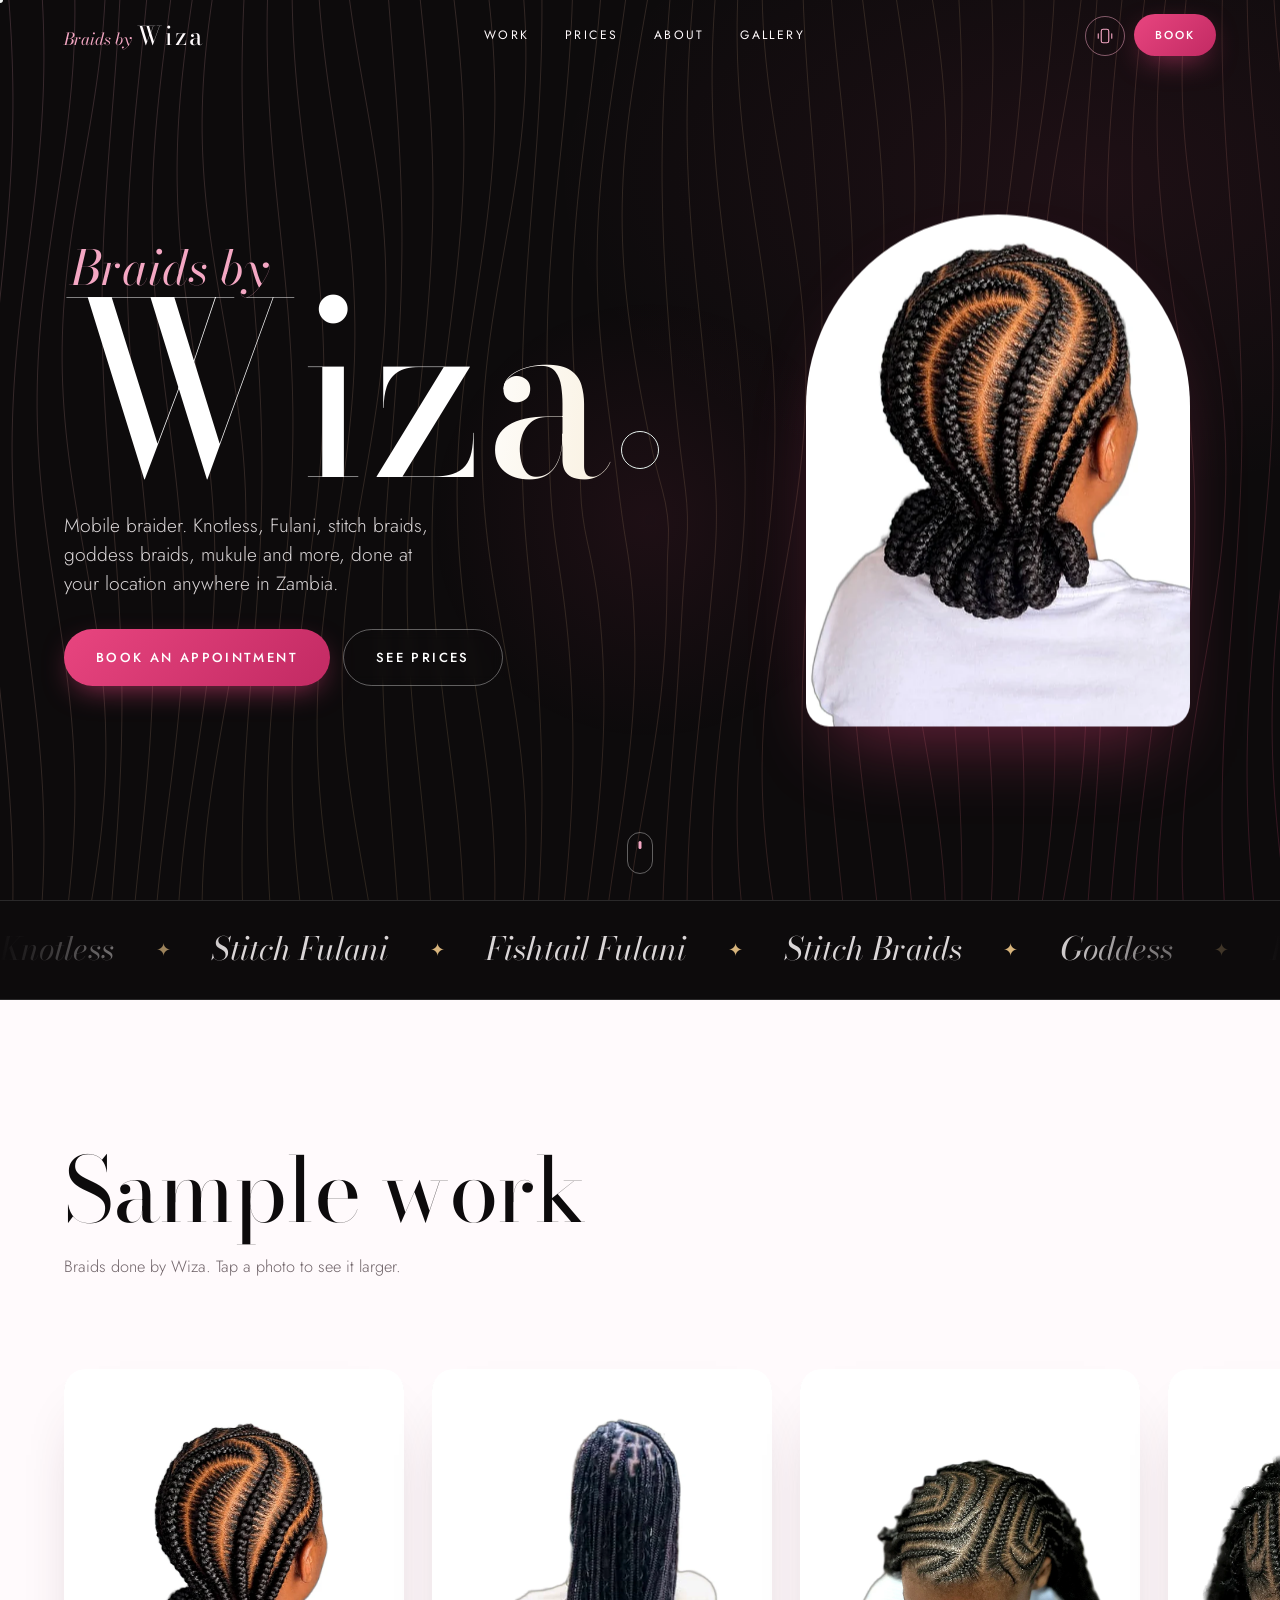
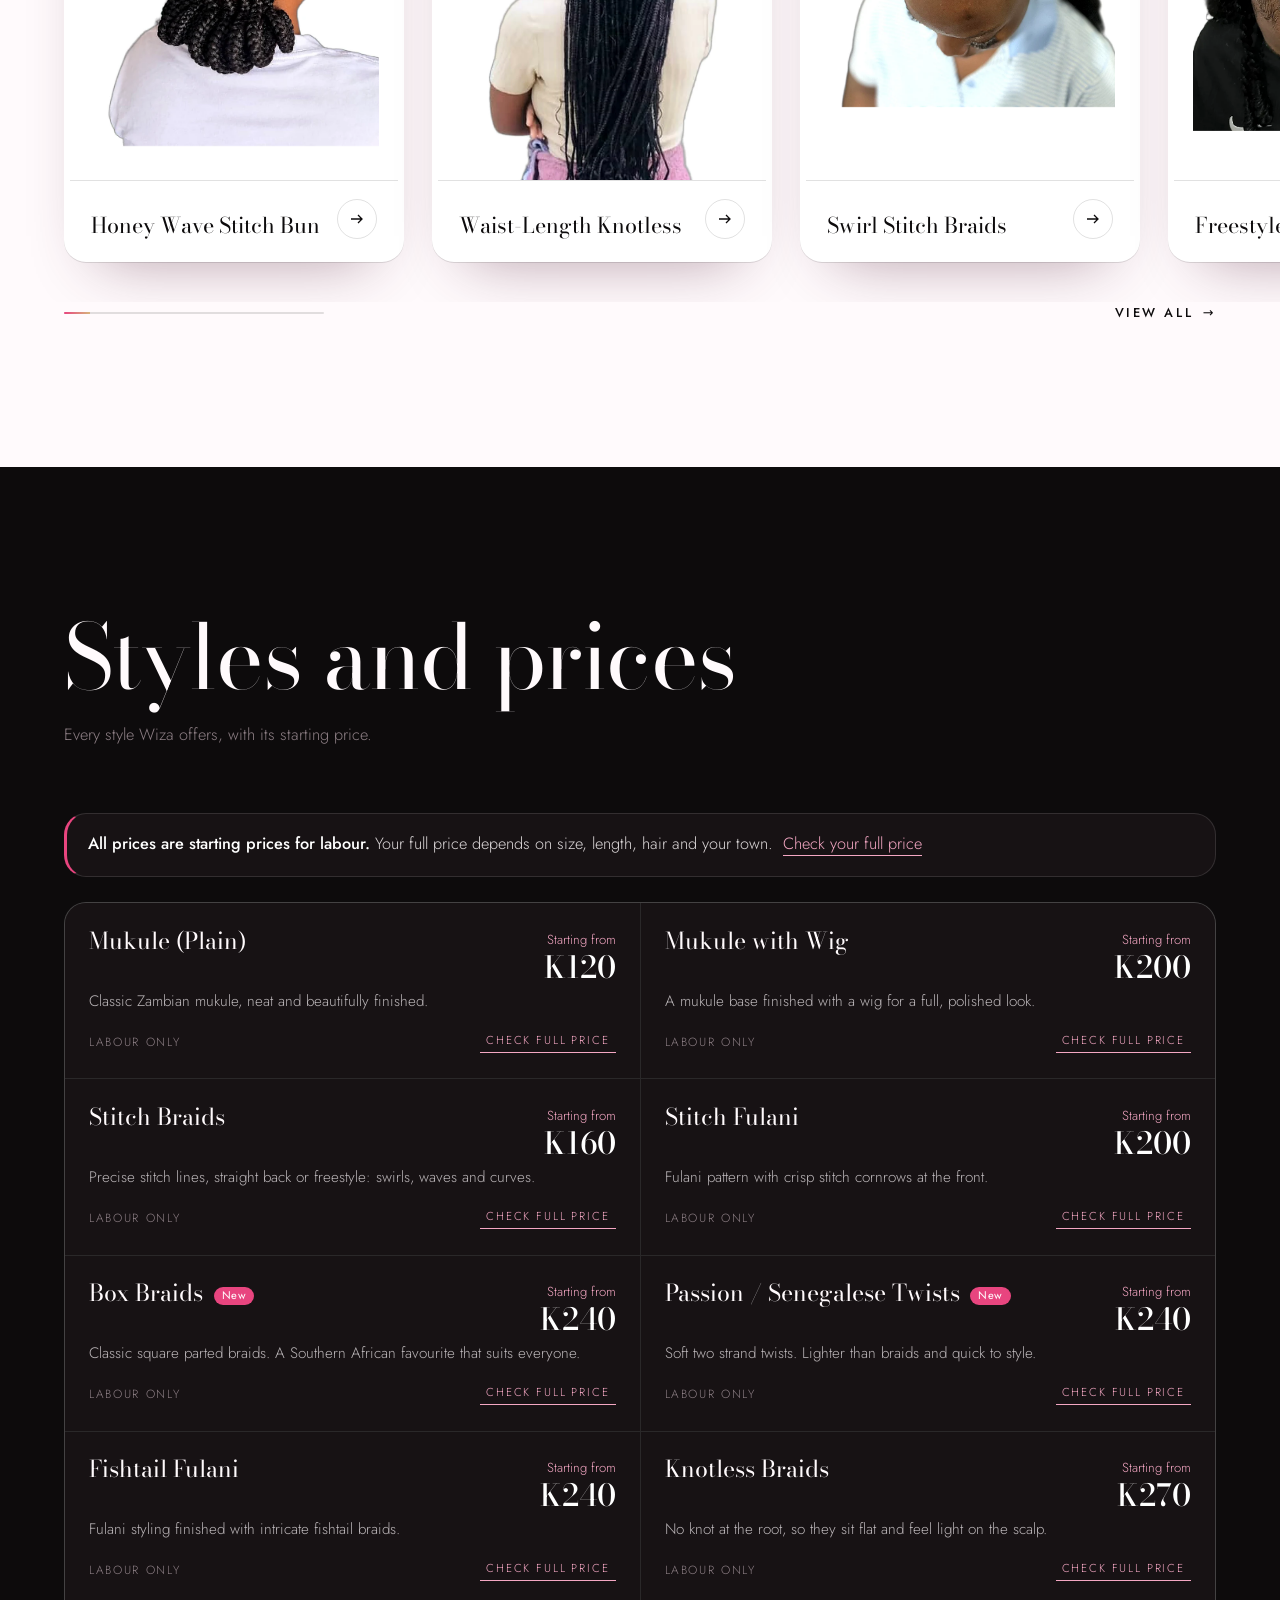
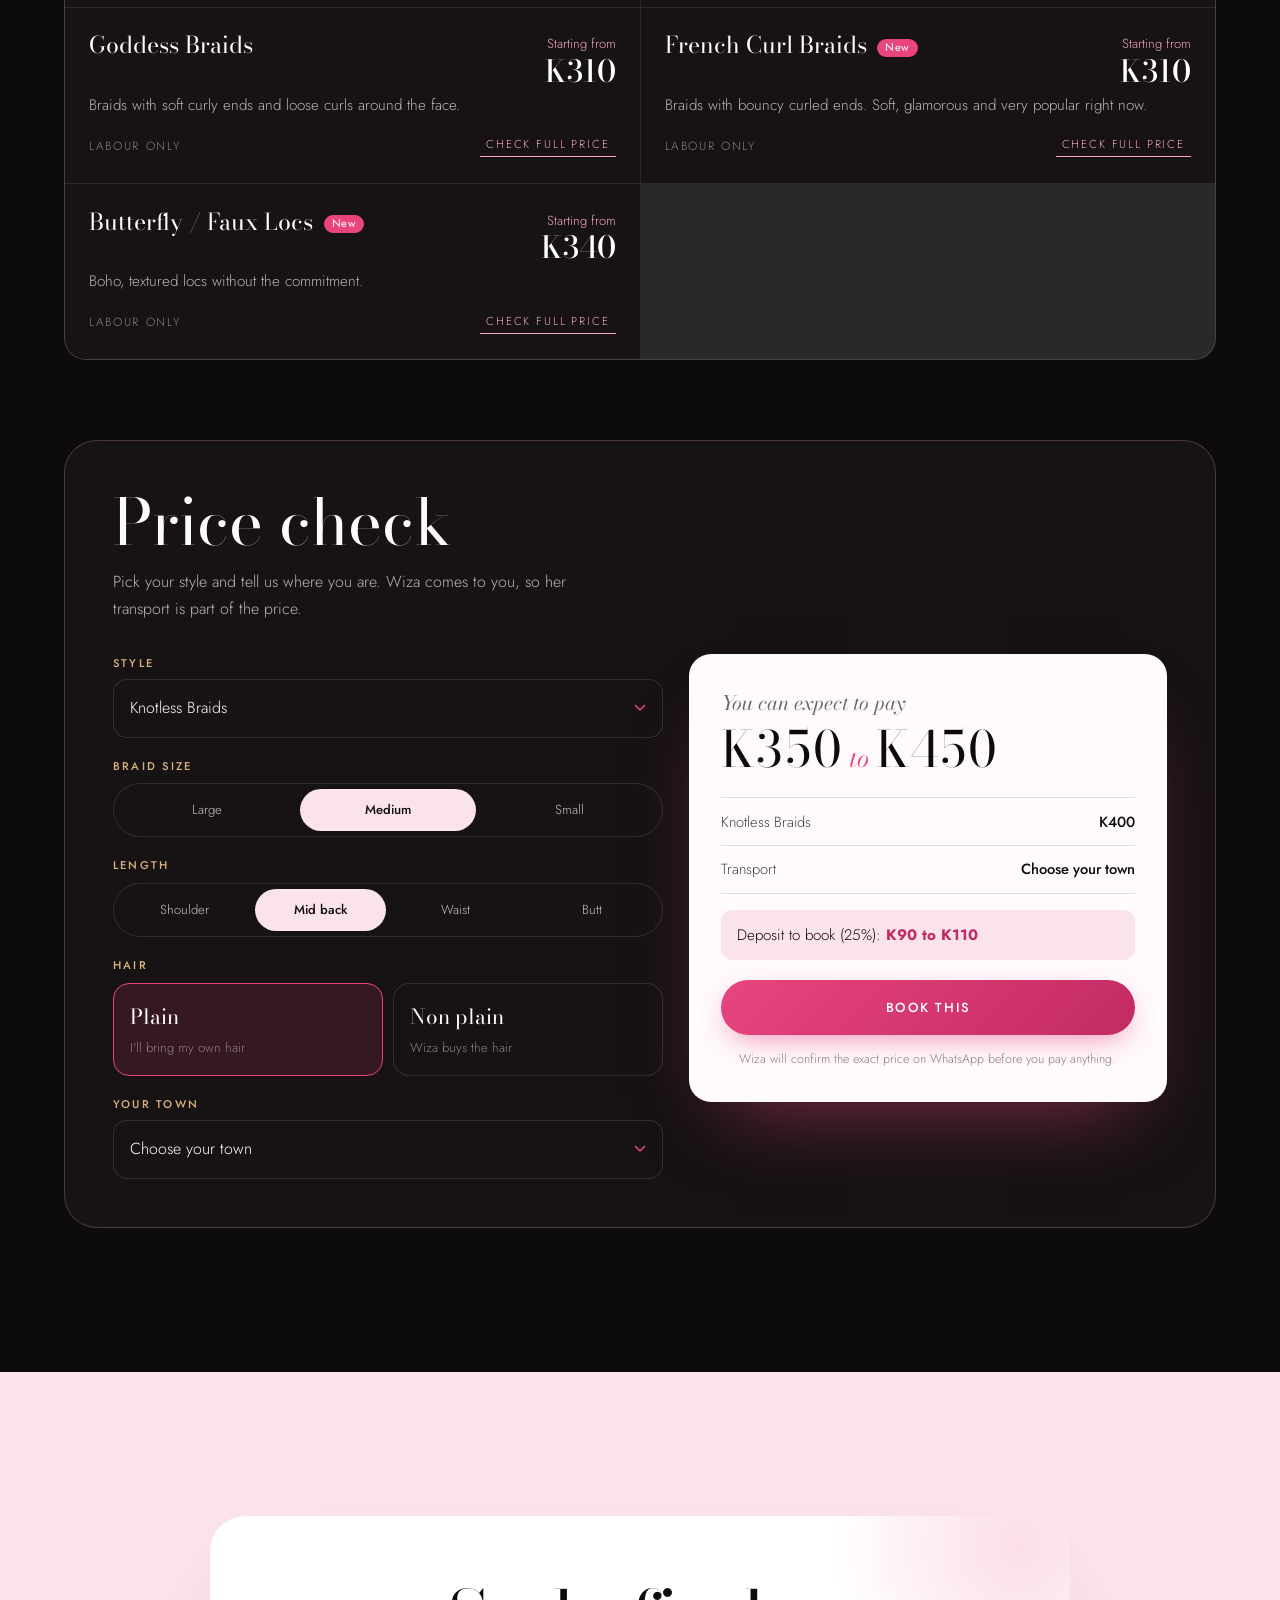
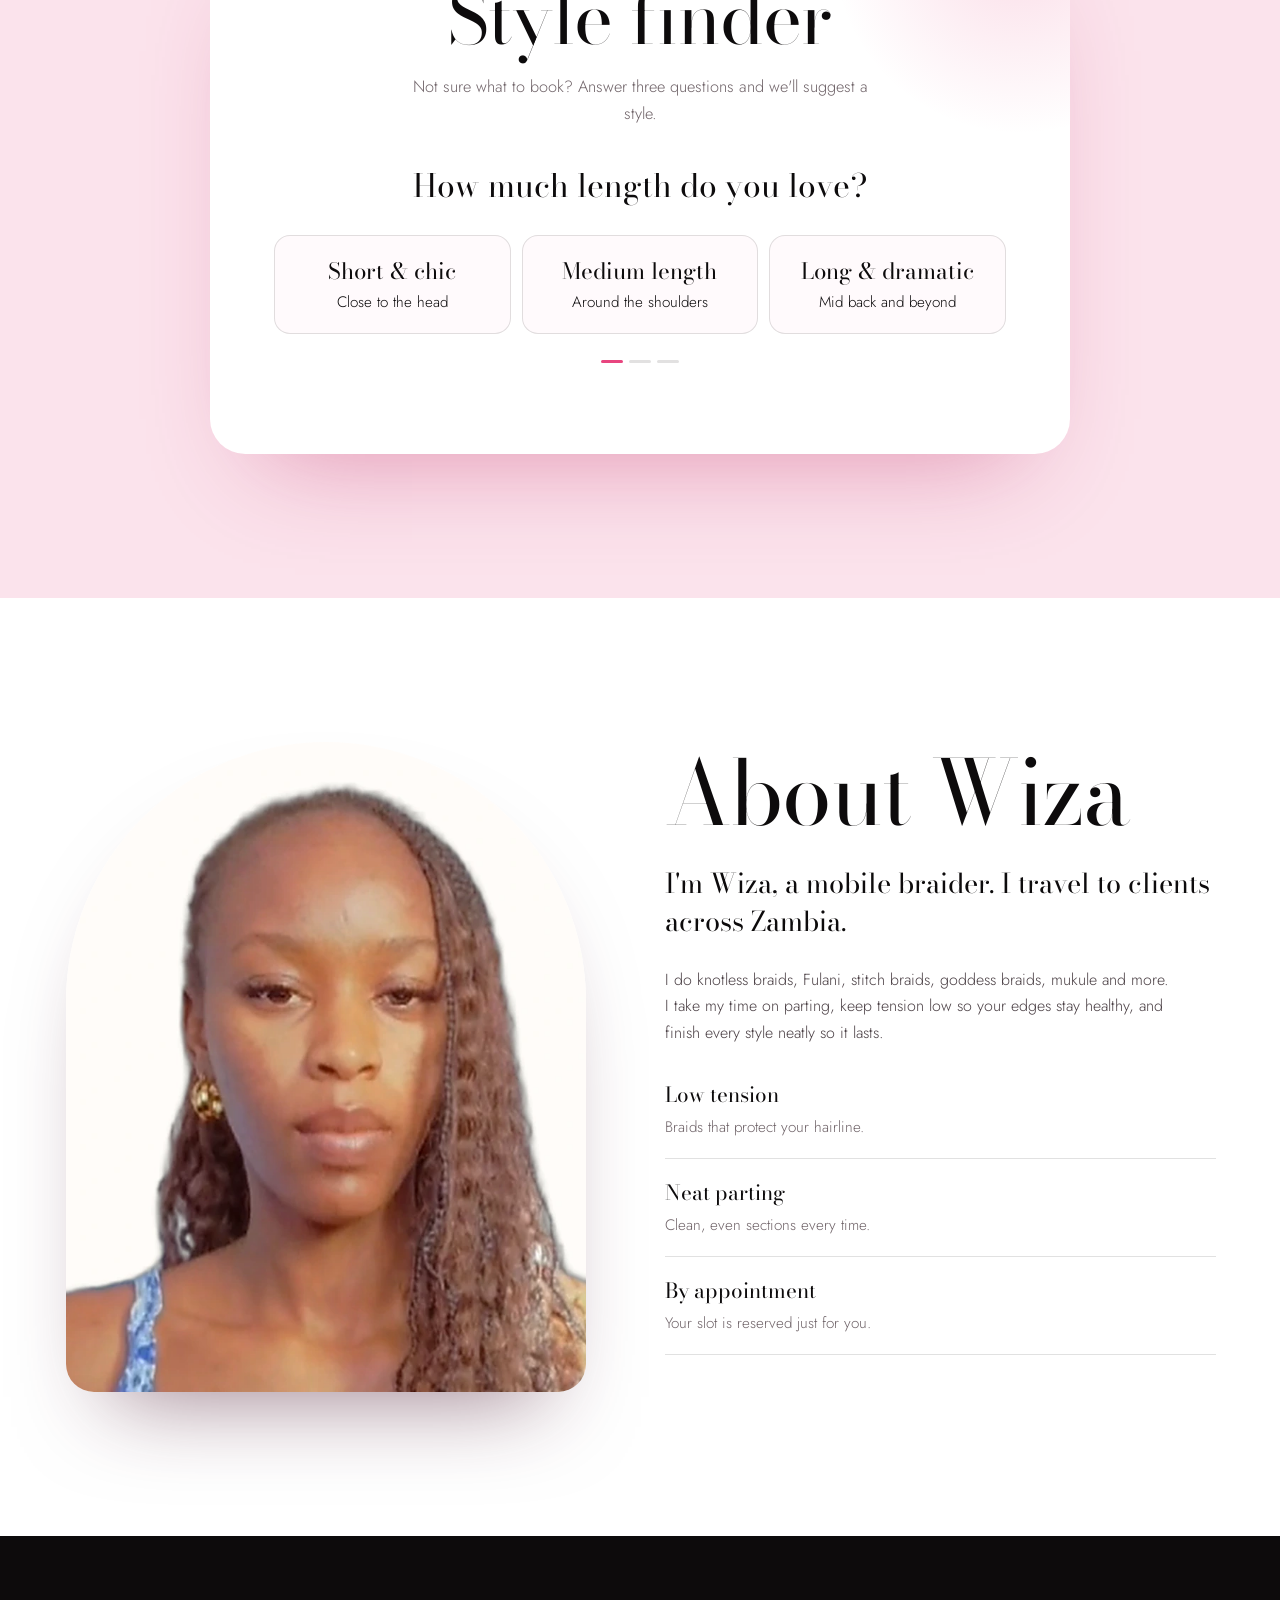
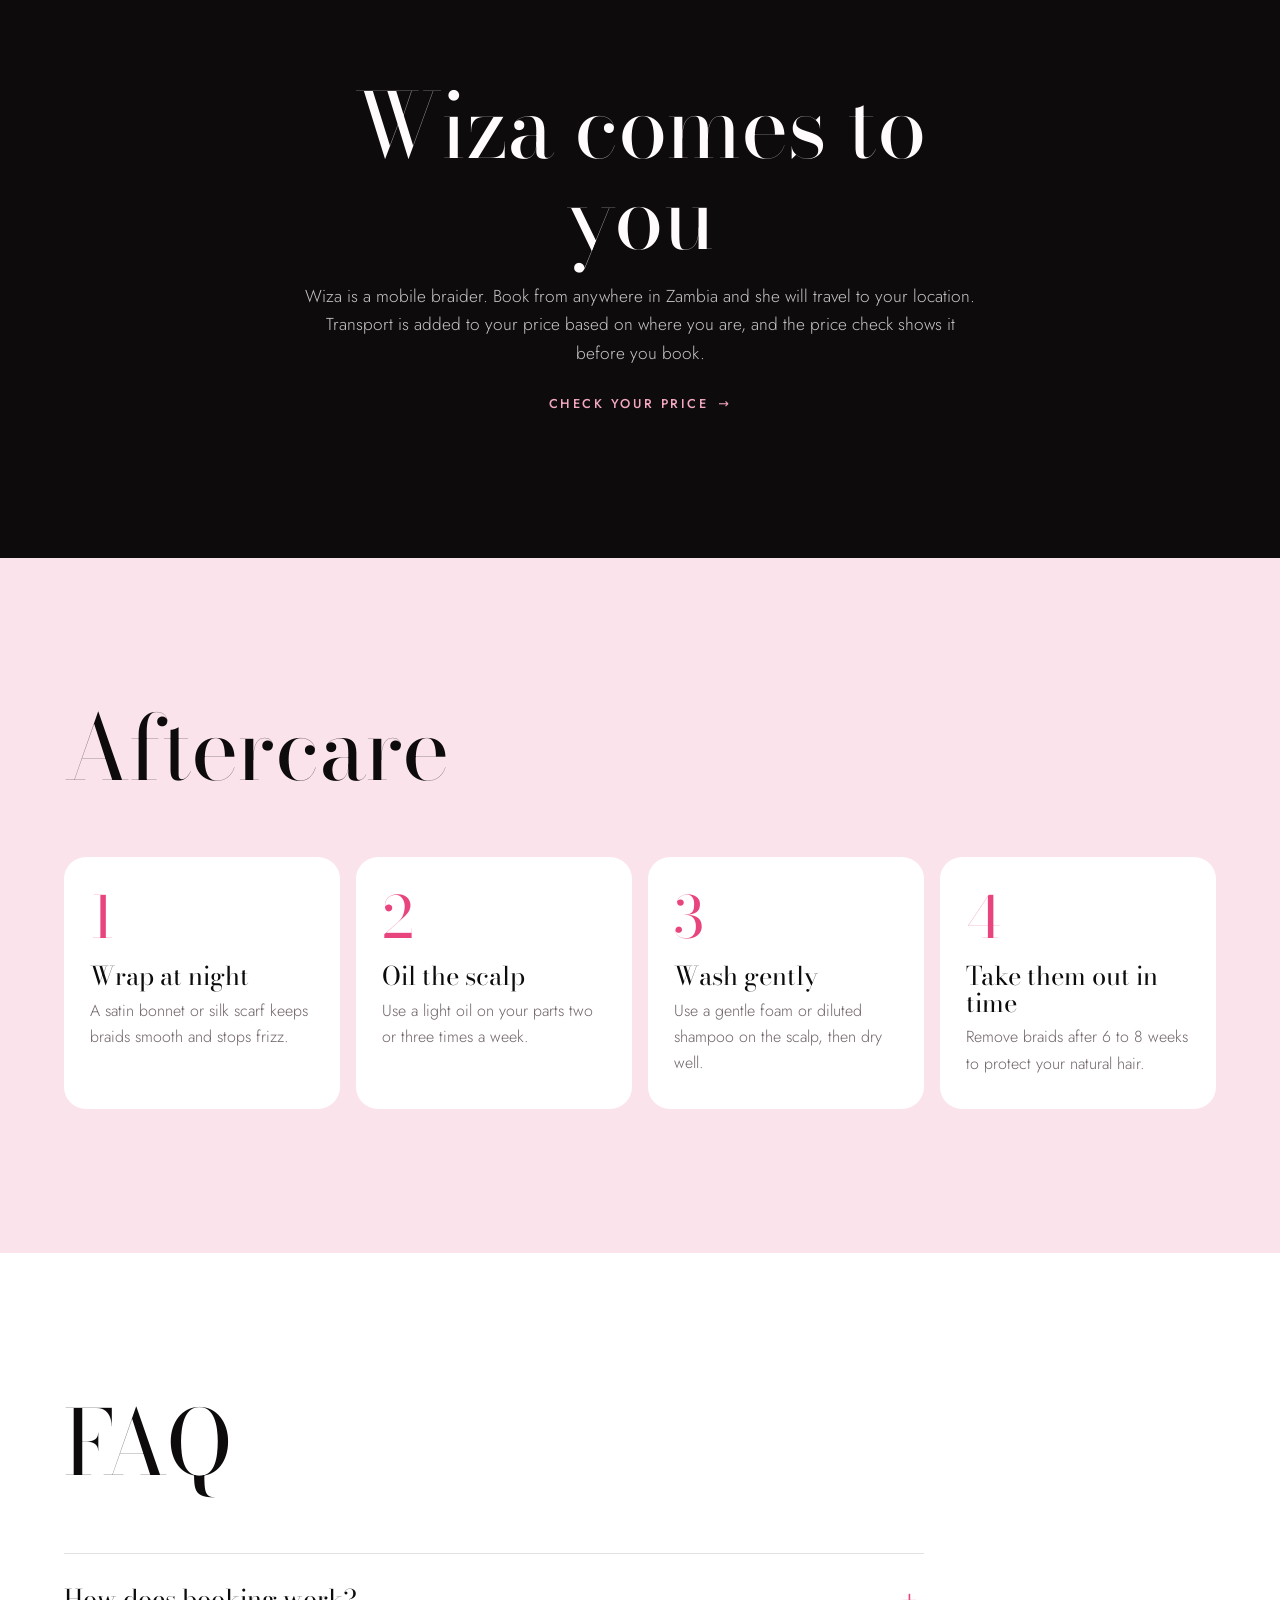
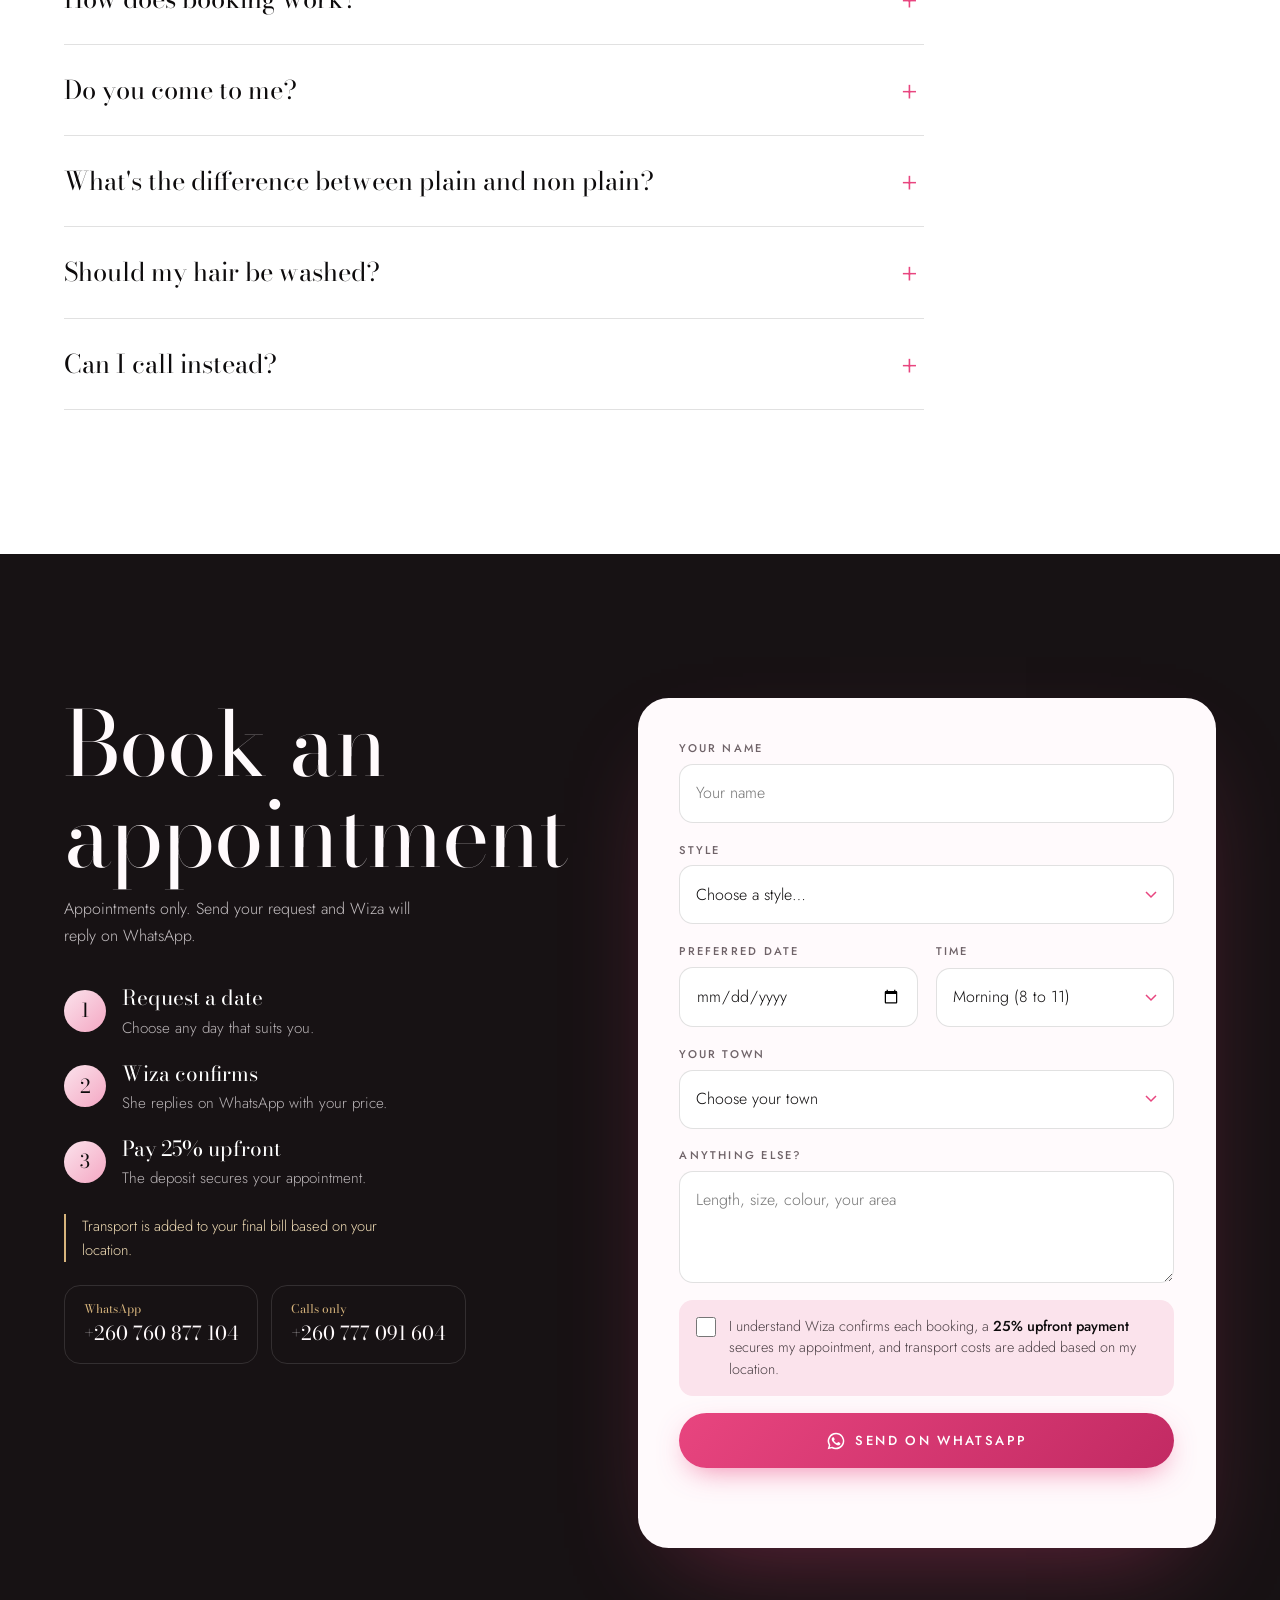
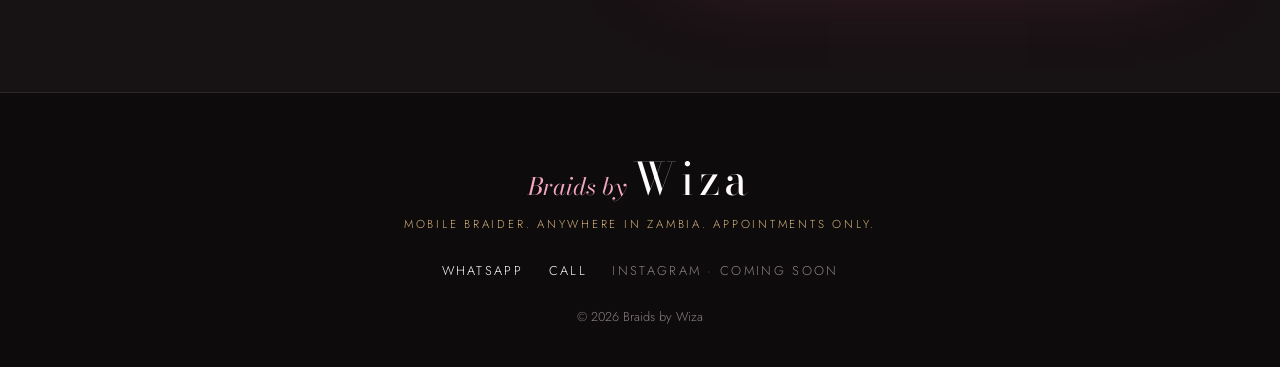
==== commit cd346d1d: "Return to the dark design - Restore the dark black and pink look with Bodoni headings and Jost text " ====
--- a/index.html
+++ b/index.html
@@ -5,14 +5,14 @@
   <meta name="viewport" content="width=device-width, initial-scale=1, viewport-fit=cover">
   <title>Braids by Wiza | Mobile Braider in Zambia</title>
   <meta name="description" content="Braids by Wiza. Knotless braids, Fulani, stitch braids, goddess braids, box braids, twists, French curls, locs and mukule. Mobile braider in Zambia. She comes to your location.">
-  <meta name="theme-color" content="#f5eee4">
+  <meta name="theme-color" content="#0d0b0c">
   <meta property="og:title" content="Braids by Wiza">
   <meta property="og:description" content="Mobile braider in Zambia. She comes to your location.">
   <meta property="og:image" content="assets/work/style-3.webp">
   <link rel="icon" href="assets/favicon.svg" type="image/svg+xml">
   <link rel="preconnect" href="https://fonts.googleapis.com">
   <link rel="preconnect" href="https://fonts.gstatic.com" crossorigin>
-  <link href="https://fonts.googleapis.com/css2?family=Bodoni+Moda:opsz,wght@6..96,400;6..96,500&family=Libre+Caslon+Text:ital,wght@0,400;0,700;1,400&display=swap" rel="stylesheet">
+  <link href="https://fonts.googleapis.com/css2?family=Bodoni+Moda:ital,opsz,wght@0,6..96,400;0,6..96,500;1,6..96,400&family=Jost:wght@300;400;500&display=swap" rel="stylesheet">
   <link rel="stylesheet" href="css/style.css">
 </head>
 <body class="is-loading">
@@ -44,7 +44,7 @@
         <svg viewBox="0 0 24 24" aria-hidden="true"><rect x="7" y="3" width="10" height="18" rx="2.5"/><path d="M3 9v6M21 9v6"/></svg>
         <span class="sr-only">Vibration</span>
       </button>
-      <a class="btn btn--dark btn--sm magnetic" href="#book" data-haptic="medium">Book</a>
+      <a class="btn btn--pink btn--sm magnetic" href="#book" data-haptic="medium">Book</a>
       <button class="burger" type="button" aria-label="Open menu" aria-expanded="false" data-burger><span></span><span></span></button>
     </div>
   </header>
@@ -71,8 +71,8 @@
         </h1>
         <p class="hero__lede reveal">Mobile braider. Knotless, Fulani, stitch braids, goddess braids, mukule and more, done at your location anywhere in Zambia.</p>
         <div class="hero__ctas reveal">
-          <a class="btn btn--dark magnetic" href="#book" data-haptic="medium">Book an appointment</a>
-          <a class="btn btn--outline magnetic" href="#menu" data-haptic>See prices</a>
+          <a class="btn btn--pink magnetic" href="#book" data-haptic="medium">Book an appointment</a>
+          <a class="btn btn--ghost magnetic" href="#menu" data-haptic>See prices</a>
         </div>
       </div>
       <figure class="hero__feature tilt" data-tilt>
@@ -80,6 +80,13 @@
       </figure>
       <a class="hero__scroll" href="#work" aria-label="Scroll down" data-haptic><span></span></a>
     </section>
+
+    <div class="marquee" aria-hidden="true">
+      <div class="marquee__track">
+        <span>Knotless</span><i>✦</i><span>Stitch Fulani</span><i>✦</i><span>Fishtail Fulani</span><i>✦</i><span>Stitch Braids</span><i>✦</i><span>Goddess</span><i>✦</i><span>Box Braids</span><i>✦</i><span>French Curls</span><i>✦</i><span>Mukule</span><i>✦</i>
+        <span>Knotless</span><i>✦</i><span>Stitch Fulani</span><i>✦</i><span>Fishtail Fulani</span><i>✦</i><span>Stitch Braids</span><i>✦</i><span>Goddess</span><i>✦</i><span>Box Braids</span><i>✦</i><span>French Curls</span><i>✦</i><span>Mukule</span><i>✦</i>
+      </div>
+    </div>
 
     <section class="section work" id="work">
       <div class="section__head">
@@ -126,7 +133,7 @@
             <div class="calc__total"><span data-c-min>K0</span><span class="calc__to">to</span><span data-c-max>K0</span></div>
             <ul class="calc__lines" data-c-lines></ul>
             <p class="calc__deposit" data-c-deposit></p>
-            <a class="btn btn--light btn--block magnetic" href="#book" data-c-book data-haptic="medium">Book this</a>
+            <a class="btn btn--pink btn--block magnetic" href="#book" data-c-book data-haptic="medium">Book this</a>
             <p class="calc__fine">Wiza will confirm the exact price on WhatsApp before you pay anything.</p>
           </div>
         </div>
@@ -226,7 +233,7 @@
           <label class="field"><span>Your town</span><select name="town" data-town-select></select></label>
           <label class="field"><span>Anything else?</span><textarea name="notes" rows="3" placeholder="Length, size, colour, your area"></textarea></label>
           <label class="consent"><input type="checkbox" name="agree" required><span>I understand Wiza confirms each booking, a <strong>25% upfront payment</strong> secures my appointment, and transport costs are added based on my location.</span></label>
-          <button class="btn btn--dark btn--block magnetic" type="submit" data-haptic="success">
+          <button class="btn btn--pink btn--block magnetic" type="submit" data-haptic="success">
             <svg viewBox="0 0 24 24" aria-hidden="true" class="wa"><path d="M12 2a10 10 0 0 0-8.6 15.1L2 22l5-1.3A10 10 0 1 0 12 2Zm0 18.2a8.2 8.2 0 0 1-4.2-1.2l-.3-.2-3 .8.8-2.9-.2-.3A8.2 8.2 0 1 1 12 20.2Zm4.5-6.1c-.2-.1-1.5-.7-1.7-.8-.2-.1-.4-.1-.6.1l-.8 1c-.1.2-.3.2-.5.1a6.7 6.7 0 0 1-3.3-2.9c-.3-.4.3-.4.7-1.4.1-.2 0-.3 0-.5l-.8-1.8c-.2-.5-.4-.4-.6-.4h-.5a1 1 0 0 0-.7.3 3 3 0 0 0-.9 2.2 5.1 5.1 0 0 0 1.1 2.7 11.6 11.6 0 0 0 4.4 3.9c1.6.7 2.3.8 3.1.6.5-.1 1.5-.6 1.7-1.2.2-.6.2-1.1.1-1.2l-.7-.5Z"/></svg>
             Send on WhatsApp
           </button>
@@ -252,7 +259,7 @@
     <button class="lightbox__nav lightbox__nav--prev" type="button" aria-label="Previous" data-lb-prev>‹</button>
     <figure class="lightbox__figure">
       <img alt="" data-lb-img>
-      <figcaption><h3 data-lb-title></h3><p data-lb-note></p><a class="btn btn--light btn--sm" href="#book" data-lb-book data-haptic="medium">Book this style</a></figcaption>
+      <figcaption><h3 data-lb-title></h3><p data-lb-note></p><a class="btn btn--pink btn--sm" href="#book" data-lb-book data-haptic="medium">Book this style</a></figcaption>
     </figure>
     <button class="lightbox__nav lightbox__nav--next" type="button" aria-label="Next" data-lb-next>›</button>
   </div>
--- a/css/style.css
+++ b/css/style.css
@@ -1,32 +1,34 @@
 /* ==========================================================================
    Braids by Wiza: styles
-   Minimal and warm. Espresso brown, ivory and white, with a dusty rose accent.
-   Type: Bodoni Moda for headings, Jost for everything else.
+   Palette: ink black, porcelain white, blush & hot pink, with champagne gold
+   and a deep plum for depth.
    ========================================================================== */
 
 :root {
-  --espresso: #3b2a20;
-  --espresso-2: #4a3428;
-  --espresso-3: #2f2119;
-  --cocoa: #5e4333;
-  --caramel: #a0785a;
-  --sand: #ede3d5;
-  --ivory: #f5eee4;
-  --white: #fcfaf6;
-  --text: #3b2a20;
-  --muted: #8a7464;
-  --muted-light: #cdbcab;
-  --rose: #b8607a;
-  --blush: #f1e0e2;
-  --line: rgba(59, 42, 32, .16);
-  --line-light: rgba(245, 238, 228, .2);
-
-  --f-head: "Bodoni Moda", "Didot", Georgia, serif;
-  --f-body: "Libre Caslon Text", Georgia, serif;
+  --ink: #0d0b0c;
+  --ink-2: #171214;
+  --ink-3: #241b1f;
+  --white: #ffffff;
+  --porcelain: #fffafc;
+  --blush: #fbe3ec;
+  --rose: #f4a7c3;
+  --pink: #e8457f;
+  --pink-deep: #c22a63;
+  --plum: #4a1830;
+  --gold: #d7b47c;
+  --gold-soft: #f0dcb5;
+  --muted: #8d7f85;
+  --line: rgba(255, 255, 255, .12);
+  --line-dark: rgba(13, 11, 12, .12);
+
+  --f-display: "Bodoni Moda", "Didot", Georgia, serif;
+  --f-serif: "Bodoni Moda", "Didot", Georgia, serif;
+  --f-script: "Bodoni Moda", "Didot", Georgia, serif;
+  --f-body: "Jost", system-ui, sans-serif;
 
   --ease: cubic-bezier(.22, 1, .36, 1);
   --ease-back: cubic-bezier(.34, 1.56, .64, 1);
-  --r: 3px;
+  --r: 22px;
   --gutter: clamp(16px, 5vw, 72px);
   --nav-h: 72px;
 }
@@ -35,138 +37,169 @@
 html { scroll-behavior: smooth; -webkit-text-size-adjust: 100%; scroll-padding-top: var(--nav-h); }
 body {
   margin: 0;
-  background: var(--white);
-  color: var(--text);
+  background: var(--ink);
+  color: var(--porcelain);
   font-family: var(--f-body);
-  font-weight: 400;
+  font-weight: 300;
   font-size: 16px;
-  line-height: 1.75;
+  line-height: 1.65;
   -webkit-font-smoothing: antialiased;
   overflow-x: hidden;
   -webkit-tap-highlight-color: transparent;
 }
 main { overflow-x: clip; }
-/* faint paper grain over everything */
-body::after { content: ""; position: fixed; inset: 0; z-index: 997; pointer-events: none; opacity: .06; mix-blend-mode: multiply;
-  background-image: url("data:image/svg+xml,%3Csvg xmlns='http://www.w3.org/2000/svg' width='200' height='200'%3E%3Cfilter id='n'%3E%3CfeTurbulence type='fractalNoise' baseFrequency='.85' numOctaves='3' stitchTiles='stitch'/%3E%3CfeColorMatrix values='0 0 0 0 .23 0 0 0 0 .16 0 0 0 0 .12 0 0 0 1 0'/%3E%3C/filter%3E%3Crect width='100%25' height='100%25' filter='url(%23n)'/%3E%3C/svg%3E"); }
 img { max-width: 100%; height: auto; display: block; }
 [hidden] { display: none !important; }
 a { color: inherit; text-decoration: none; }
 button { font: inherit; color: inherit; background: none; border: 0; cursor: pointer; }
-::selection { background: var(--caramel); color: var(--white); }
+::selection { background: var(--pink); color: var(--white); }
 .sr-only { position: absolute; width: 1px; height: 1px; overflow: hidden; clip: rect(0 0 0 0); white-space: nowrap; }
-:focus-visible { outline: 2px solid var(--caramel); outline-offset: 3px; border-radius: 6px; }
-
-h1, h2, h3 { font-family: var(--f-head); font-weight: 400; line-height: 1.1; margin: 0; letter-spacing: -.01em; }
-h2 { font-size: clamp(3rem, 11vw, 5.6rem); line-height: 1.02; }
-h3 { font-size: 1.4rem; }
-
-/* ---------- Logo ---------- */
-.logo { display: inline-grid; line-height: 1; justify-items: start; }
-.logo__small { font-family: var(--f-body); font-style: italic; font-size: .85rem; opacity: .8; margin-bottom: .1rem; }
-.logo__name { font-family: var(--f-head); font-size: 1.7rem; letter-spacing: .08em; }
+:focus-visible { outline: 2px solid var(--gold); outline-offset: 3px; border-radius: 6px; }
+
+.script { font-family: var(--f-script); font-weight: 400; letter-spacing: 0; }
+.display { font-family: var(--f-display); letter-spacing: .04em; }
+em { font-family: var(--f-serif); font-style: italic; font-weight: 400; color: var(--pink); }
+
+h1, h2, h3 { font-family: var(--f-serif); font-weight: 400; line-height: 1.05; margin: 0; }
+h2 { font-size: clamp(3rem, 11vw, 5.6rem); letter-spacing: -.01em; line-height: 1.02; }
+h3 { font-size: 1.6rem; font-weight: 400; }
+
+.eyebrow {
+  font-family: var(--f-body);
+  text-transform: uppercase;
+  letter-spacing: .28em;
+  font-size: .72rem;
+  font-weight: 500;
+  color: var(--gold);
+  margin: 0 0 1rem;
+}
 
 /* ---------- Buttons ---------- */
 .btn {
+  --bg: transparent;
   position: relative;
   display: inline-flex; align-items: center; justify-content: center; gap: .6rem;
-  padding: 1rem 1.9rem;
-  border-radius: 2px;
-  font-family: var(--f-body); font-weight: 400;
-  font-size: .95rem; letter-spacing: .01em;
-  transition: transform .5s var(--ease), background .3s, color .3s, border-color .3s;
+  padding: 1.05rem 2rem;
+  border-radius: 999px;
+  font-family: var(--f-body); font-weight: 500;
+  font-size: .82rem; letter-spacing: .18em; text-transform: uppercase;
+  background: var(--bg);
+  overflow: hidden; isolation: isolate;
+  transition: transform .5s var(--ease), box-shadow .5s var(--ease), background .3s;
   will-change: transform;
 }
-.btn:active { transform: scale(.97); }
-.btn--light { background: var(--ivory); color: var(--espresso); }
-.btn--light:hover { background: var(--white); }
-.btn--dark { background: var(--espresso); color: var(--ivory); }
-.btn--dark:hover { background: var(--cocoa); }
-.btn--ghost { border: 1px solid var(--line-light); color: var(--ivory); }
-.btn--ghost:hover { border-color: var(--ivory); }
-.btn--outline { border: 1px solid var(--text); color: var(--text); }
-.btn--outline:hover { border-color: var(--text); }
-.btn--sm { padding: .65rem 1.25rem; font-size: .88rem; }
+.btn::after {
+  content: ""; position: absolute; inset: 0; z-index: -1;
+  background: linear-gradient(110deg, transparent 30%, rgba(255,255,255,.45) 50%, transparent 70%);
+  transform: translateX(-120%);
+  transition: transform .9s var(--ease);
+}
+.btn:hover::after { transform: translateX(120%); }
+.btn:active { transform: scale(.96); }
+.btn--pink { --bg: linear-gradient(135deg, var(--pink) 0%, var(--pink-deep) 100%); color: var(--white); box-shadow: 0 10px 30px -10px rgba(232, 69, 127, .7); }
+.btn--pink:hover { box-shadow: 0 18px 44px -12px rgba(232, 69, 127, .85); }
+.btn--ghost { border: 1px solid rgba(255,255,255,.35); color: var(--white); backdrop-filter: blur(6px); }
+.btn--ghost:hover { border-color: var(--gold); color: var(--gold-soft); }
+.btn--dark { --bg: var(--ink); color: var(--white); }
+.btn--sm { padding: .72rem 1.3rem; font-size: .72rem; }
 .btn--block { width: 100%; }
 .btn .wa { width: 20px; height: 20px; fill: currentColor; }
 
-.link-arrow { font-size: .95rem; font-weight: 400; display: inline-flex; gap: .5rem; align-items: center; border-bottom: 1px solid currentColor; padding-bottom: 2px; }
+.link-arrow { font-size: .8rem; text-transform: uppercase; letter-spacing: .2em; font-weight: 500; display: inline-flex; gap: .6rem; align-items: center; }
 .link-arrow span { transition: transform .4s var(--ease); }
-.link-arrow:hover span { transform: translateX(5px); }
-
-.chip { padding: .5rem 1.05rem; border-radius: 2px; border: 1px solid var(--line); font-size: .9rem; transition: background .3s, color .3s, border-color .3s, transform .3s var(--ease-back); }
-.chip:active { transform: scale(.95); }
+.link-arrow:hover span { transform: translateX(6px); }
+
+.chip {
+  padding: .55rem 1.1rem; border-radius: 999px;
+  border: 1px solid currentColor; font-size: .78rem; letter-spacing: .08em;
+  transition: background .3s, color .3s, transform .3s var(--ease-back);
+}
+.chip:active { transform: scale(.94); }
 
 /* ---------- Loader ---------- */
-.loader { position: fixed; inset: 0; z-index: 1000; display: grid; place-items: center; background: var(--ivory); color: var(--text); transition: opacity .8s var(--ease) .1s, visibility 0s 1s; }
-body:not(.is-loading) .loader { opacity: 0; visibility: hidden; }
-.loader__inner { text-align: center; display: grid; gap: .3rem; }
-.loader__small { font-style: italic; font-size: 1rem; opacity: .7; }
-.loader__name { font-family: var(--f-head); font-size: clamp(3.4rem, 13vw, 6rem); letter-spacing: .06em; line-height: 1; }
-.loader__bar { display: block; width: 120px; height: 1px; background: var(--line); margin: 1.2rem auto 0; overflow: hidden; }
-.loader__bar i { display: block; height: 100%; background: var(--caramel); animation: load 1.1s var(--ease) forwards; transform-origin: left; }
+.loader {
+  position: fixed; inset: 0; z-index: 1000;
+  display: grid; place-items: center;
+  background: var(--ink);
+  transition: clip-path 1.1s var(--ease) .1s, visibility 0s 1.3s;
+  clip-path: inset(0 0 0 0);
+}
+body:not(.is-loading) .loader { clip-path: inset(0 0 100% 0); visibility: hidden; }
+.loader__inner { text-align: center; display: grid; gap: .2rem; }
+.loader__script { font-family: var(--f-script); font-size: 2rem; color: var(--rose); }
+.loader__name { font-family: var(--f-display); font-size: clamp(3.5rem, 14vw, 7rem); letter-spacing: .12em; line-height: 1; }
+.loader__bar { display: block; height: 1px; background: var(--line); margin-top: 1.2rem; overflow: hidden; }
+.loader__bar i { display: block; height: 100%; background: linear-gradient(90deg, var(--pink), var(--gold)); animation: load 1.2s var(--ease) forwards; transform-origin: left; }
 @keyframes load { from { transform: scaleX(0); } to { transform: scaleX(1); } }
 
-/* ---------- Cursor (fine pointers only) ---------- */
+/* ---------- Custom cursor (fine pointers only) ---------- */
 .cursor { display: none; }
 @media (hover: hover) and (pointer: fine) {
   body { cursor: none; }
   a, button, select, input, textarea, summary, label { cursor: none; }
   .cursor { display: block; position: fixed; inset: 0 auto auto 0; z-index: 999; pointer-events: none; mix-blend-mode: difference; }
   .cursor__dot, .cursor__ring { position: fixed; left: 0; top: 0; border-radius: 50%; transform: translate3d(-50%, -50%, 0); }
-  .cursor__dot { width: 5px; height: 5px; background: var(--white); }
-  .cursor__ring { width: 34px; height: 34px; border: 1px solid rgba(255,255,255,.7); transition: width .35s var(--ease), height .35s var(--ease); }
-  .cursor.is-hover .cursor__ring { width: 56px; height: 56px; }
-  .cursor.is-down .cursor__ring { width: 24px; height: 24px; }
+  .cursor__dot { width: 6px; height: 6px; background: var(--white); }
+  .cursor__ring { width: 38px; height: 38px; border: 1px solid var(--white); transition: width .35s var(--ease), height .35s var(--ease), background .35s; }
+  .cursor.is-hover .cursor__ring { width: 70px; height: 70px; background: rgba(255,255,255,.12); }
+  .cursor.is-down .cursor__ring { width: 26px; height: 26px; }
 }
 .sparkle-layer { position: fixed; inset: 0; width: 100%; height: 100%; pointer-events: none; z-index: 998; }
 
 /* ---------- Nav ---------- */
 .nav {
   position: fixed; inset: 0 0 auto 0; z-index: 100;
-  height: calc(var(--nav-h) + env(safe-area-inset-top));
-  padding: env(safe-area-inset-top) var(--gutter) 0;
+  height: var(--nav-h);
+  padding: 0 var(--gutter);
+  padding-top: env(safe-area-inset-top);
   display: flex; align-items: center; justify-content: space-between; gap: 1rem;
-  color: var(--text);
-  transition: background .5s, transform .5s var(--ease), border-color .5s;
+  transition: background .5s, backdrop-filter .5s, transform .5s var(--ease), border-color .5s;
   border-bottom: 1px solid transparent;
 }
-.nav.is-solid { background: rgba(245, 238, 228, .94); backdrop-filter: blur(14px); -webkit-backdrop-filter: blur(14px); border-color: var(--line); }
+.nav.is-solid { background: rgba(13, 11, 12, .72); backdrop-filter: blur(16px) saturate(140%); -webkit-backdrop-filter: blur(16px) saturate(140%); border-color: var(--line); }
 .nav.is-hidden { transform: translateY(-100%); }
-.nav__links { display: none; gap: 2.2rem; font-size: .95rem; font-weight: 400; }
-.nav__links a { position: relative; padding: .3rem 0; opacity: .85; transition: opacity .3s; }
-.nav__links a:hover, .nav__links a[aria-current] { opacity: 1; }
-.nav__links a::after { content: ""; position: absolute; left: 0; right: 0; bottom: 0; height: 1px; background: currentColor; transform: scaleX(0); transform-origin: right; transition: transform .5s var(--ease); }
+.nav__logo { display: flex; align-items: baseline; gap: .35rem; white-space: nowrap; }
+.nav__logo .script { font-size: 1.35rem; color: var(--rose); }
+.nav__logo .display { font-size: 1.6rem; letter-spacing: .14em; }
+.nav__links { display: none; gap: 2.2rem; font-size: .76rem; letter-spacing: .2em; text-transform: uppercase; font-weight: 400; }
+.nav__links a { position: relative; padding: .4rem 0; }
+.nav__links a::after { content: ""; position: absolute; left: 0; right: 0; bottom: 0; height: 1px; background: var(--gold); transform: scaleX(0); transform-origin: right; transition: transform .5s var(--ease); }
 .nav__links a:hover::after, .nav__links a[aria-current]::after { transform: scaleX(1); transform-origin: left; }
-.nav__actions { display: flex; align-items: center; gap: .5rem; }
-.haptic-toggle { width: 40px; height: 40px; border-radius: 50%; display: grid; place-items: center; border: 1px solid var(--line); }
-.haptic-toggle svg { width: 17px; height: 17px; fill: none; stroke: currentColor; stroke-width: 1.5; stroke-linecap: round; }
-.haptic-toggle[aria-pressed="false"] { opacity: .45; }
+.nav__actions { display: flex; align-items: center; gap: .6rem; }
+.haptic-toggle { width: 40px; height: 40px; border-radius: 50%; display: grid; place-items: center; border: 1px solid var(--line); transition: border-color .3s, color .3s; }
+.haptic-toggle svg { width: 18px; height: 18px; fill: none; stroke: currentColor; stroke-width: 1.5; stroke-linecap: round; }
+.haptic-toggle[aria-pressed="true"] { color: var(--rose); border-color: rgba(244,167,195,.5); }
+.haptic-toggle[aria-pressed="true"] svg path { animation: buzz 1.6s ease-in-out infinite; }
+.haptic-toggle[aria-pressed="false"] { opacity: .55; }
+@keyframes buzz { 0%, 70%, 100% { transform: translateX(0); } 75% { transform: translateX(-1px); } 85% { transform: translateX(1px); } }
 .burger { width: 44px; height: 44px; display: grid; place-content: center; gap: 7px; }
-.burger span { width: 22px; height: 1.5px; background: currentColor; transition: transform .5s var(--ease); }
+.burger span { width: 24px; height: 1.5px; background: currentColor; transition: transform .5s var(--ease); }
 .burger[aria-expanded="true"] span:first-child { transform: translateY(4.25px) rotate(45deg); }
 .burger[aria-expanded="true"] span:last-child { transform: translateY(-4.25px) rotate(-45deg); }
 @media (min-width: 980px) { .nav__links { display: flex; } .burger { display: none; } }
 
 .drawer {
   position: fixed; inset: 0; z-index: 90;
-  background: var(--ivory); color: var(--text);
-  padding: calc(var(--nav-h) + 2rem) var(--gutter) calc(2rem + env(safe-area-inset-bottom));
+  background: radial-gradient(120% 80% at 80% 0%, var(--plum) 0%, var(--ink) 60%);
+  padding: calc(var(--nav-h) + 2rem) var(--gutter) 2rem;
   display: flex; flex-direction: column; justify-content: space-between;
-  opacity: 0; visibility: hidden; transition: opacity .5s var(--ease), visibility 0s .5s;
-}
-.drawer.is-open { opacity: 1; visibility: visible; transition: opacity .5s var(--ease); }
-.drawer nav { display: grid; }
-.drawer nav a { font-family: var(--f-head); font-size: clamp(1.9rem, 8vw, 2.6rem); line-height: 1.45; opacity: 0; transform: translateY(14px); transition: opacity .5s var(--ease), transform .5s var(--ease); }
+  clip-path: circle(0% at calc(100% - 40px) 36px);
+  transition: clip-path .8s var(--ease);
+  visibility: hidden;
+}
+.drawer.is-open { clip-path: circle(150% at calc(100% - 40px) 36px); visibility: visible; }
+.drawer nav { display: grid; gap: .3rem; }
+.drawer nav a { font-family: var(--f-serif); font-size: clamp(2.1rem, 9vw, 3rem); font-weight: 300; line-height: 1.25; opacity: 0; transform: translateY(24px); transition: opacity .6s var(--ease), transform .6s var(--ease), color .3s; }
 .drawer.is-open nav a { opacity: 1; transform: none; }
-.drawer.is-open nav a:nth-child(2) { transition-delay: .04s; } .drawer.is-open nav a:nth-child(3) { transition-delay: .08s; }
-.drawer.is-open nav a:nth-child(4) { transition-delay: .12s; } .drawer.is-open nav a:nth-child(5) { transition-delay: .16s; }
-.drawer.is-open nav a:nth-child(6) { transition-delay: .2s; } .drawer.is-open nav a:nth-child(7) { transition-delay: .24s; }
-.drawer__cta { color: var(--caramel); }
-.drawer__foot { margin: 0; font-size: .95rem; color: var(--muted); }
-
-/* ---------- Reveal ---------- */
-.reveal { opacity: 0; transform: translateY(20px); transition: opacity .9s var(--ease), transform .9s var(--ease); }
+.drawer.is-open nav a:nth-child(2) { transition-delay: .05s; } .drawer.is-open nav a:nth-child(3) { transition-delay: .1s; }
+.drawer.is-open nav a:nth-child(4) { transition-delay: .15s; } .drawer.is-open nav a:nth-child(5) { transition-delay: .2s; }
+.drawer.is-open nav a:nth-child(6) { transition-delay: .25s; } .drawer.is-open nav a:nth-child(7) { transition-delay: .3s; }
+.drawer nav a:active { color: var(--rose); }
+.drawer__cta { color: var(--pink); font-style: italic; }
+.drawer__foot { font-size: 1.6rem; color: var(--gold); margin: 0; }
+
+/* ---------- Reveal on scroll ---------- */
+.reveal { opacity: 0; transform: translateY(28px); transition: opacity 1s var(--ease), transform 1s var(--ease); }
 .reveal.is-in { opacity: 1; transform: none; }
 
 /* ---------- Hero ---------- */
@@ -175,276 +208,388 @@
   display: grid; align-items: center;
   padding: calc(var(--nav-h) + 2rem) var(--gutter) 5rem;
   overflow: hidden;
-  background: radial-gradient(70% 60% at 80% 30%, rgba(160, 120, 90, .12), transparent 70%), var(--ivory);
-  color: var(--text);
+  background:
+    radial-gradient(60% 50% at 85% 20%, rgba(232, 69, 127, .08), transparent 70%),
+    var(--ink);
   touch-action: pan-y;
 }
 .hero__field { position: absolute; inset: 0; width: 100%; height: 100%; }
-.hero__content { position: relative; z-index: 2; max-width: 600px; pointer-events: none; }
-.hero__content a { pointer-events: auto; }
-.hero__title { display: grid; margin: 0 0 1.6rem; }
-.hero__small { font-family: var(--f-body); font-style: italic; font-size: clamp(1.1rem, 3.5vw, 1.4rem); color: var(--cocoa); margin-bottom: .3rem; }
-.hero__name { font-family: var(--f-head); font-size: clamp(5.5rem, 26vw, 12rem); line-height: .85; letter-spacing: 0; }
-.hero__name { opacity: 0; transform: translateY(18px); transition: opacity 1.2s var(--ease) .2s, transform 1.2s var(--ease) .2s; }
-.hero__name.is-in { opacity: 1; transform: none; }
-.hero__lede { font-size: clamp(1.05rem, 3.2vw, 1.2rem); line-height: 1.65; max-width: 34ch; color: var(--cocoa); margin: 0 0 2.2rem; }
-.hero__ctas { display: flex; flex-wrap: wrap; gap: .7rem; }
-.hero__feature { position: absolute; z-index: 1; margin: 0; right: -10vw; bottom: 5rem; width: 46vw; max-width: 300px; opacity: .45; pointer-events: none; transform-style: preserve-3d; }
-.hero__feature img { border-radius: 999px 999px 2px 2px; background: var(--white); aspect-ratio: 3/4; object-fit: cover; border: 1px solid var(--line); outline: 1px solid var(--line); outline-offset: 8px; }
+.hero__grain { position: absolute; inset: 0; pointer-events: none; opacity: .09; mix-blend-mode: overlay;
+  background-image: url("data:image/svg+xml,%3Csvg xmlns='http://www.w3.org/2000/svg' width='160' height='160'%3E%3Cfilter id='n'%3E%3CfeTurbulence type='fractalNoise' baseFrequency='.9' numOctaves='2' stitchTiles='stitch'/%3E%3C/filter%3E%3Crect width='100%25' height='100%25' filter='url(%23n)'/%3E%3C/svg%3E"); }
+.hero__content { position: relative; z-index: 2; max-width: 640px; pointer-events: none; }
+.hero__content a, .hero__content button { pointer-events: auto; }
+.hero__title { display: grid; margin: .4rem 0 1.4rem; }
+.hero__title .script { font-size: clamp(2.4rem, 8vw, 4.4rem); color: var(--rose); line-height: 1; margin-left: .2em; }
+.hero__name { font-family: var(--f-display); font-size: clamp(6rem, 30vw, 15rem); line-height: .82; letter-spacing: .01em;
+  background: linear-gradient(100deg, var(--white) 25%, var(--gold-soft) 50%, var(--white) 75%);
+  background-size: 250% 100%; -webkit-background-clip: text; background-clip: text; color: transparent;
+  animation: sheen 8s ease-in-out infinite; }
+.hero__name .ch { display: inline-block; opacity: 0; transform: translateY(60%) rotate(8deg); transition: opacity 1.2s var(--ease), transform 1.2s var(--ease); background: inherit; -webkit-background-clip: text; background-clip: text; }
+.hero__name.is-in .ch { opacity: 1; transform: none; }
+@keyframes sheen { 0%, 100% { background-position: 0% 0; } 50% { background-position: 100% 0; } }
+.hero__lede { font-family: var(--f-serif); font-size: clamp(1.2rem, 3.6vw, 1.5rem); font-weight: 300; line-height: 1.5; max-width: 30ch; color: rgba(255,250,252,.85); margin: 0 0 2rem; }
+.hero__ctas { display: flex; flex-wrap: wrap; gap: .8rem; }
+.hero__hint { margin-top: 2.2rem; font-size: .72rem; letter-spacing: .22em; text-transform: uppercase; color: var(--muted); display: flex; align-items: center; gap: .7rem; }
+.hint-dot { width: 8px; height: 8px; border-radius: 50%; background: var(--pink); box-shadow: 0 0 0 0 rgba(232,69,127,.6); animation: ping 2s infinite; }
+@keyframes ping { 70% { box-shadow: 0 0 0 12px rgba(232,69,127,0); } 100% { box-shadow: 0 0 0 0 rgba(232,69,127,0); } }
+.hint-mouse { display: none; }
+@media (hover: hover) and (pointer: fine) { .hint-mouse { display: inline; } .hint-touch { display: none; } }
+
+.hero__feature {
+  position: absolute; z-index: 1; margin: 0;
+  right: max(-14vw, -90px); bottom: 3rem; width: min(64vw, 300px);
+  opacity: .9; pointer-events: none;
+  transform-style: preserve-3d;
+}
+.hero__feature img { position: relative; border-radius: 200px 200px 24px 24px; background: var(--white); box-shadow: 0 40px 80px -30px rgba(232,69,127,.45); aspect-ratio: 3/4; object-fit: cover; }
+.hero__halo { position: absolute; inset: -14px; border-radius: 220px 220px 34px 34px; border: 1px solid rgba(215,180,124,.6); transform: translateZ(-30px); }
+.hero__feature figcaption { position: absolute; left: -1.5rem; bottom: 1.6rem; background: var(--ink); color: var(--white); padding: .6rem 1.1rem; border-radius: 999px; font-size: .72rem; letter-spacing: .2em; text-transform: uppercase; transform: translateZ(40px); border: 1px solid var(--line); }
+.hero__feature figcaption .script { text-transform: none; letter-spacing: 0; font-size: 1.1rem; color: var(--rose); margin-right: .2rem; }
+@media (max-width: 720px) {
+  .hero { align-items: start; padding-top: calc(var(--nav-h) + 1.5rem); }
+  .hero__feature { width: 46vw; right: -6vw; bottom: 7rem; opacity: .55; }
+}
 @media (min-width: 900px) {
-  .hero__feature { right: calc(var(--gutter) + 2vw); bottom: auto; top: 52%; translate: 0 -50%; width: min(28vw, 400px); max-width: none; opacity: 1; pointer-events: auto; }
-}
-.hero__scroll { position: absolute; left: 50%; bottom: 1.6rem; translate: -50% 0; width: 24px; height: 40px; border: 1px solid var(--line); border-radius: 20px; z-index: 2; }
-.hero__scroll span { position: absolute; left: 50%; top: 8px; width: 2px; height: 7px; border-radius: 2px; background: var(--text); translate: -50% 0; animation: scrolly 2s var(--ease) infinite; }
-@keyframes scrolly { 0% { opacity: 0; transform: translateY(0); } 30% { opacity: 1; } 100% { opacity: 0; transform: translateY(12px); } }
+  .hero__feature { right: calc(var(--gutter) + 2vw); bottom: auto; top: 50%; translate: 0 -46%; width: min(30vw, 420px); opacity: 1; pointer-events: auto; }
+}
+.hero__scroll { position: absolute; left: 50%; bottom: 1.6rem; translate: -50% 0; width: 26px; height: 42px; border: 1px solid rgba(255,255,255,.35); border-radius: 20px; z-index: 2; }
+.hero__scroll span { position: absolute; left: 50%; top: 8px; width: 3px; height: 8px; border-radius: 3px; background: var(--rose); translate: -50% 0; animation: scrolly 2s var(--ease) infinite; }
+@keyframes scrolly { 0% { opacity: 0; transform: translateY(0); } 30% { opacity: 1; } 100% { opacity: 0; transform: translateY(14px); } }
+
+/* ---------- Marquee ---------- */
+.marquee { background: var(--ink); color: var(--porcelain); overflow: hidden; padding: 1.4rem 0; border-top: 1px solid var(--line); border-bottom: 1px solid var(--line); position: relative; z-index: 3; }
+.marquee::before, .marquee::after { content: ""; position: absolute; top: 0; bottom: 0; width: 18vw; z-index: 1; pointer-events: none; }
+.marquee::before { left: 0; background: linear-gradient(90deg, var(--ink), transparent); }
+.marquee::after { right: 0; background: linear-gradient(270deg, var(--ink), transparent); }
+.marquee__track { display: flex; gap: 2.6rem; width: max-content; animation: marq 48s linear infinite; font-family: var(--f-serif); font-style: italic; font-size: clamp(1.3rem, 3.6vw, 2rem); white-space: nowrap; align-items: center; color: rgba(255,250,252,.85); }
+.marquee__track i { font-style: normal; color: var(--gold); font-size: .55em; }
+@keyframes marq { to { transform: translateX(-50%); } }
 
 /* ---------- Sections ---------- */
-.section { position: relative; padding: clamp(4.5rem, 11vw, 8rem) var(--gutter); }
-.section__head { max-width: 720px; margin-bottom: clamp(2rem, 5vw, 3.2rem); }
-.section__head::before, .finder__card > h2::before, .mobile__inner > h2::before { content: ""; display: block; width: 44px; height: 1px; background: var(--caramel); margin-bottom: 1.2rem; }
-.finder__card > h2::before, .mobile__inner > h2::before { margin-left: auto; margin-right: auto; }
-.section__sub { color: var(--muted); max-width: 52ch; margin: .9rem 0 0; font-size: 1.05rem; }
-
-/* ---------- Sample work rail ---------- */
-.work { background: var(--white); padding-left: 0; padding-right: 0; }
+.section { position: relative; padding: clamp(5rem, 12vw, 9rem) var(--gutter); }
+.section__head { max-width: 760px; margin-bottom: clamp(2.5rem, 6vw, 4rem); }
+.section__sub { color: var(--muted); max-width: 52ch; margin: 1.2rem 0 0; font-size: 1.02rem; }
+
+/* ---------- Work rail (white) ---------- */
+.work { background: var(--porcelain); color: var(--ink); padding-left: 0; padding-right: 0; }
 .work .section__head, .work__foot { padding: 0 var(--gutter); }
+.work .section__sub { color: #6f6368; }
 .work__rail {
-  display: flex; gap: clamp(12px, 2.5vw, 24px);
+  display: flex; gap: clamp(14px, 3vw, 28px);
   overflow-x: auto; scroll-snap-type: x mandatory; scroll-padding: 0 var(--gutter);
-  padding: .5rem var(--gutter) 2rem;
+  padding: 1.5rem var(--gutter) 2.5rem;
   scrollbar-width: none; -webkit-overflow-scrolling: touch;
+  perspective: 1200px;
 }
 .work__rail::-webkit-scrollbar { display: none; }
 .look-card {
-  flex: 0 0 auto; width: min(72vw, 320px);
+  flex: 0 0 auto; width: min(76vw, 340px);
   scroll-snap-align: start;
   position: relative; border-radius: var(--r);
   background: var(--white);
-  border: 1px solid var(--line);
+  box-shadow: 0 1px 0 var(--line-dark), 0 30px 60px -35px rgba(74,24,48,.45);
   transform-style: preserve-3d;
-  transition: transform .6s var(--ease), border-color .4s;
+  transition: transform .6s var(--ease), box-shadow .6s var(--ease);
   overflow: hidden;
   text-align: left;
 }
-.look-card:hover { border-color: var(--caramel); }
 .look-card__media { aspect-ratio: 4/5; display: grid; place-items: center; padding: 1.2rem; background: var(--white); position: relative; overflow: hidden; }
-.look-card__media img { width: 100%; height: 100%; object-fit: contain; transition: transform 1s var(--ease); }
-.look-card__shine { position: absolute; inset: 0; pointer-events: none; background: radial-gradient(circle at var(--mx, 50%) var(--my, 30%), rgba(176,132,99,.14), transparent 45%); opacity: 0; transition: opacity .4s; }
+.look-card__media img { width: 100%; height: 100%; object-fit: contain; transition: transform 1s var(--ease); transform: translateZ(30px); }
+.look-card__shine { position: absolute; inset: 0; pointer-events: none; background: radial-gradient(circle at var(--mx, 50%) var(--my, 30%), rgba(244,167,195,.35), transparent 45%); opacity: 0; transition: opacity .4s; mix-blend-mode: multiply; }
 .look-card:hover .look-card__shine, .look-card.is-tilting .look-card__shine { opacity: 1; }
-.look-card:hover img { transform: scale(1.03); }
-.look-card__body { padding: 1rem 1.2rem 1.2rem; border-top: 1px solid var(--line); display: flex; justify-content: space-between; align-items: center; gap: 1rem; }
-.look-card__title { font-family: var(--f-head); font-size: 1.15rem; line-height: 1.25; }
-.look-card__go { flex: none; width: 36px; height: 36px; border-radius: 50%; border: 1px solid var(--line); display: grid; place-items: center; transition: background .3s, color .3s; }
-.look-card:hover .look-card__go { background: var(--espresso); color: var(--ivory); }
+.look-card:hover img { transform: scale(1.04) translateZ(30px); }
+.look-card__body { padding: 1.1rem 1.3rem 1.4rem; border-top: 1px solid var(--line-dark); display: flex; justify-content: space-between; align-items: end; gap: 1rem; }
+.look-card__num { font-family: var(--f-display); font-size: .9rem; color: var(--pink); letter-spacing: .1em; }
+.look-card__title { font-family: var(--f-serif); font-size: 1.35rem; font-weight: 400; line-height: 1.15; margin: .2rem 0 0; }
+.look-card__go { flex: none; width: 40px; height: 40px; border-radius: 50%; border: 1px solid var(--line-dark); display: grid; place-items: center; transition: background .3s, color .3s, transform .5s var(--ease); }
+.look-card:hover .look-card__go { background: var(--ink); color: var(--white); transform: rotate(-45deg); }
 .work__foot { display: flex; align-items: center; justify-content: space-between; gap: 2rem; }
-.rail-progress { flex: 1; max-width: 220px; height: 1px; background: var(--line); overflow: hidden; }
-.rail-progress i { display: block; height: 100%; width: 100%; background: var(--espresso); transform-origin: left; transform: scaleX(.1); transition: transform .2s; }
-
-/* ---------- Styles and prices ---------- */
-.menu { background: var(--ivory); }
-.menu__note { margin: 0 0 1.6rem; padding: 1.1rem 1.3rem; border-radius: var(--r); background: var(--white); border: 1px solid var(--line); border-left: 3px solid var(--caramel); font-size: 1.02rem; }
-.menu__note a { margin-left: .3rem; }
-.menu__note strong { font-weight: 700; }
-.menu__note a { border-bottom: 1px solid currentColor; font-weight: 400; }
+.rail-progress { flex: 1; max-width: 260px; height: 2px; background: var(--line-dark); border-radius: 2px; overflow: hidden; }
+.rail-progress i { display: block; height: 100%; width: 100%; background: linear-gradient(90deg, var(--pink), var(--gold)); transform-origin: left; transform: scaleX(.1); transition: transform .2s; }
+
+/* ---------- Menu ---------- */
+.menu { background: var(--ink); }
 .menu__panel { display: grid; gap: 1px; background: var(--line); border: 1px solid var(--line); border-radius: var(--r); overflow: hidden; }
 @media (min-width: 820px) { .menu__panel { grid-template-columns: 1fr 1fr; } }
-.menu-item { background: var(--white); padding: 1.5rem 1.4rem; display: grid; grid-template-columns: 1fr auto; gap: .4rem 1.2rem; align-items: start; animation: rise .6s var(--ease) both; }
-.menu-item h3 { font-size: 1.35rem; }
-.menu-item__price { text-align: right; white-space: nowrap; }
-.menu-item__price small { display: block; font-size: .9rem; font-style: italic; color: var(--cocoa); }
-.menu-item__price b { display: block; font-family: var(--f-head); font-weight: 500; font-size: 1.9rem; line-height: 1.1; color: var(--text); }
-.menu-item p { grid-column: 1 / -1; margin: 0; color: var(--muted); font-size: .97rem; }
-.menu-item__meta { grid-column: 1 / -1; display: flex; justify-content: space-between; align-items: center; gap: 1rem; margin-top: .5rem; font-size: .86rem; color: var(--muted); }
-.menu-item__add { color: var(--espresso); font-size: .9rem; font-weight: 400; border-bottom: 1px solid currentColor; padding-bottom: 1px; white-space: nowrap; }
-.badge { display: inline-block; vertical-align: middle; font-family: var(--f-body); font-style: italic; font-size: .72rem; padding: .1rem .5rem; border-radius: 2px; background: var(--blush); color: var(--rose); margin-left: .35rem; letter-spacing: .02em; }
-@keyframes rise { from { opacity: 0; transform: translateY(12px); } }
-
-/* ---------- Price check ---------- */
-.calc { margin-top: clamp(3rem, 8vw, 5rem); scroll-margin-top: calc(var(--nav-h) + 1rem); }
-.calc__head h3 { font-size: clamp(2.4rem, 8vw, 4rem); }
-.calc__head p { color: var(--muted); margin: .7rem 0 0; max-width: 52ch; font-size: 1.05rem; }
-.calc__grid { display: grid; gap: 1.2rem; margin-top: 1.8rem; }
+.menu-item { background: var(--ink-2); padding: 1.6rem 1.5rem; display: grid; grid-template-columns: 1fr auto; gap: .3rem 1rem; position: relative; overflow: hidden; transition: background .5s var(--ease); animation: rise .7s var(--ease) both; }
+.menu-item::before { content: ""; position: absolute; inset: 0; background: radial-gradient(circle at var(--mx, 50%) var(--my, 50%), rgba(232,69,127,.18), transparent 50%); opacity: 0; transition: opacity .4s; }
+.menu-item:hover::before { opacity: 1; }
+.menu-item h3 { font-size: 1.45rem; }
+.menu-item__price { font-family: var(--f-serif); font-size: 1.5rem; color: var(--gold-soft); white-space: nowrap; text-align: right; }
+.menu-item__price small { display: block; font-family: var(--f-body); font-size: .62rem; letter-spacing: .2em; text-transform: uppercase; color: var(--muted); }
+.menu-item p { grid-column: 1 / -1; margin: 0; color: rgba(255,250,252,.7); font-size: .95rem; }
+.menu-item__meta { grid-column: 1 / -1; display: flex; justify-content: space-between; align-items: center; margin-top: .7rem; font-size: .74rem; letter-spacing: .14em; text-transform: uppercase; color: var(--muted); }
+.menu-item__add { color: var(--rose); font-size: .72rem; letter-spacing: .16em; text-transform: uppercase; border-bottom: 1px solid currentColor; padding-bottom: 2px; position: relative; z-index: 1; }
+@keyframes rise { from { opacity: 0; transform: translateY(16px); } }
+
+/* ---------- Price estimate calculator ---------- */
+.badge { display: inline-block; vertical-align: middle; font-family: var(--f-body); font-size: .58rem; letter-spacing: .18em; text-transform: uppercase; padding: .2rem .5rem; border-radius: 999px; background: var(--pink); color: var(--white); margin-left: .3rem; }
+.calc { margin-top: clamp(3rem, 8vw, 5rem); border-radius: calc(var(--r) * 1.5); background: var(--ink-2); border: 1px solid rgba(244,167,195,.25); padding: clamp(1.4rem, 5vw, 3rem); position: relative; overflow: hidden; scroll-margin-top: calc(var(--nav-h) + 1rem); }
+
+.calc__head h3 { font-size: clamp(2rem, 6vw, 3rem); font-weight: 300; }
+.calc__head p:not(.eyebrow) { color: rgba(255,250,252,.7); margin: .8rem 0 0; max-width: 52ch; }
+.calc__grid { display: grid; gap: 1.6rem; margin-top: 2rem; position: relative; }
 @media (min-width: 900px) { .calc__grid { grid-template-columns: 1.15fr 1fr; align-items: start; } }
-.calc__form { display: grid; gap: 1.2rem; background: var(--white); border: 1px solid var(--line); border-radius: var(--r); padding: clamp(1.2rem, 4vw, 2rem); }
-.calc__label { font-size: .9rem; font-weight: 500; color: var(--text); }
+.calc__form { display: grid; gap: 1.2rem; }
+.calc .field span, .calc__label { font-size: .7rem; letter-spacing: .2em; text-transform: uppercase; font-weight: 500; color: var(--gold); }
+.calc .field select { background-color: var(--ink-2); color: var(--white); border-color: var(--line); }
+.calc .field select option, .calc .field select optgroup { background: var(--ink-2); color: var(--white); }
 .calc__row { display: grid; gap: .5rem; }
-.seg { display: flex; gap: .25rem; padding: .25rem; border-radius: 2px; background: var(--ivory); border: 1px solid var(--line); }
-.seg button { flex: 1; padding: .6rem .4rem; border-radius: 2px; font-size: .9rem; color: var(--muted); transition: background .35s var(--ease), color .35s, transform .3s var(--ease-back); }
-.seg button[aria-checked="true"] { background: var(--espresso); color: var(--ivory); }
-.seg button:active { transform: scale(.95); }
-.seg--wrap { flex-wrap: wrap; }
+.seg { display: flex; gap: .3rem; padding: .3rem; border-radius: 999px; background: var(--ink-2); border: 1px solid var(--line); }
+.seg button { flex: 1; padding: .65rem .4rem; border-radius: 999px; font-size: .82rem; color: rgba(255,250,252,.75); transition: background .35s var(--ease), color .35s, transform .3s var(--ease-back); }
+.seg button[aria-checked="true"] { background: var(--blush); color: var(--ink); font-weight: 500; }
+.seg button:active { transform: scale(.94); }
+.seg--wrap { flex-wrap: wrap; border-radius: 22px; }
 .seg--wrap button { flex: 1 1 auto; }
 .hair-opts { display: grid; grid-template-columns: 1fr 1fr; gap: .6rem; }
-.hair-opt { text-align: left; padding: .95rem 1rem; border-radius: 2px; border: 1px solid var(--line); background: var(--white); display: grid; gap: .1rem; transition: border-color .3s, background .3s, transform .3s var(--ease-back); }
-.hair-opt b { font-family: var(--f-head); font-weight: 400; font-size: 1.2rem; }
-.hair-opt small { color: var(--muted); font-size: .86rem; }
-.hair-opt[aria-checked="true"] { border-color: var(--espresso); background: var(--ivory); box-shadow: inset 0 0 0 1px var(--espresso); }
-.hair-opt:active { transform: scale(.97); }
-.calc__result { background: var(--cocoa); color: var(--ivory); border-radius: var(--r); padding: clamp(1.4rem, 4vw, 2rem); position: sticky; top: calc(var(--nav-h) + 1rem); }
-.calc__lead { margin: 0; font-size: 1rem; color: var(--muted-light); }
-.calc__total { font-family: var(--f-head); font-size: clamp(2.2rem, 8.5vw, 3rem); line-height: 1.15; margin: .3rem 0 1.3rem; font-variant-numeric: lining-nums tabular-nums; display: flex; flex-wrap: wrap; align-items: baseline; column-gap: .45rem; }
-.calc__to { font-family: var(--f-body); font-size: .4em; color: var(--muted-light); }
-.calc__lines { list-style: none; margin: 0 0 1rem; padding: 0; border-top: 1px solid var(--line-light); }
-.calc__lines li { display: flex; justify-content: space-between; gap: 1rem; padding: .65rem 0; border-bottom: 1px solid var(--line-light); font-size: .95rem; color: rgba(248,243,238,.78); animation: rise .4s var(--ease) both; }
-.calc__lines b { font-weight: 400; color: var(--ivory); white-space: nowrap; }
-.calc__deposit { margin: 0 0 1.2rem; font-size: .98rem; color: rgba(248,243,238,.85); }
-.calc__deposit b { font-weight: 500; color: var(--ivory); white-space: nowrap; }
-.calc__fine { margin: .9rem 0 0; font-size: .85rem; color: var(--muted-light); text-align: center; }
-
-/* ---------- Form fields ---------- */
+.hair-opt { text-align: left; padding: 1rem; border-radius: 16px; border: 1px solid var(--line); background: var(--ink-2); display: grid; gap: .2rem; transition: border-color .3s, background .3s, transform .3s var(--ease-back); }
+.hair-opt b { font-family: var(--f-serif); font-weight: 400; font-size: 1.3rem; }
+.hair-opt small { color: var(--muted); font-size: .82rem; }
+.hair-opt[aria-checked="true"] { border-color: var(--pink); background: rgba(232,69,127,.14); }
+.hair-opt:active { transform: scale(.96); }
+.calc__result { background: var(--porcelain); color: var(--ink); border-radius: var(--r); padding: clamp(1.4rem, 4vw, 2rem); box-shadow: 0 40px 80px -40px rgba(232,69,127,.55); position: sticky; top: calc(var(--nav-h) + 1rem); }
+.calc__lead { margin: 0; font-family: var(--f-serif); font-style: italic; font-size: 1.25rem; color: #6f6368; }
+.calc__total { font-family: var(--f-serif); font-weight: 400; font-size: clamp(2.3rem, 9vw, 3.1rem); line-height: 1.1; margin: .2rem 0 1.3rem; font-variant-numeric: lining-nums tabular-nums; display: flex; flex-wrap: wrap; align-items: baseline; column-gap: .45rem; }
+.calc__to { font-style: italic; font-size: .5em; color: var(--pink); }
+.calc__lines { list-style: none; margin: 0 0 1rem; padding: 0; border-top: 1px solid var(--line-dark); }
+.calc__lines li { display: flex; justify-content: space-between; gap: 1rem; padding: .7rem 0; border-bottom: 1px solid var(--line-dark); font-size: .92rem; color: #4a3f44; animation: rise .4s var(--ease) both; }
+.calc__lines b { font-weight: 500; color: var(--ink); white-space: nowrap; }
+.calc__deposit { margin: 0 0 1.2rem; padding: .8rem 1rem; border-radius: 12px; background: var(--blush); font-size: .95rem; }
+.calc__deposit b { color: var(--pink-deep); }
+.calc__fine { margin: .9rem 0 0; font-size: .78rem; color: #8d7f85; text-align: center; }
+.book__estimate { margin: 0; padding: .9rem 1rem; border-radius: 14px; background: var(--blush); display: grid; gap: .1rem; }
+.book__estimate .eyebrow { margin: 0; color: var(--pink-deep); }
+.book__estimate b { font-family: var(--f-serif); font-weight: 500; font-size: 1.15rem; }
+
+/* ---------- Finder ---------- */
+.finder { background: var(--blush); color: var(--ink); }
+.finder__card { max-width: 860px; margin: 0 auto; text-align: center; background: var(--white); border-radius: calc(var(--r) * 1.6); padding: clamp(2rem, 6vw, 4rem) clamp(1.2rem, 5vw, 4rem); box-shadow: 0 50px 100px -50px rgba(194,42,99,.45); position: relative; overflow: hidden; }
+.finder__card::before { content: ""; position: absolute; width: 380px; height: 380px; right: -140px; top: -160px; border-radius: 50%; background: radial-gradient(circle, rgba(232,69,127,.18), transparent 70%); }
+.finder .section__sub { margin-left: auto; margin-right: auto; color: #6f6368; }
+.finder__stage { margin-top: 2rem; min-height: 230px; }
+.finder__q { font-family: var(--f-serif); font-size: clamp(1.5rem, 4.5vw, 2rem); margin: 0 0 1.4rem; animation: rise .6s var(--ease) both; }
+.finder__opts { display: grid; gap: .7rem; grid-template-columns: repeat(auto-fit, minmax(150px, 1fr)); }
+.finder__opt { padding: 1.1rem 1rem; border-radius: 16px; border: 1px solid var(--line-dark); background: var(--porcelain); font-size: .95rem; transition: transform .4s var(--ease-back), border-color .3s, background .3s; animation: rise .6s var(--ease) both; }
+.finder__opt:nth-child(2) { animation-delay: .06s; } .finder__opt:nth-child(3) { animation-delay: .12s; } .finder__opt:nth-child(4) { animation-delay: .18s; }
+.finder__opt:hover { border-color: var(--pink); }
+.finder__opt:active { transform: scale(.95); background: var(--blush); }
+.finder__opt b { display: block; font-family: var(--f-serif); font-size: 1.4rem; font-weight: 400; }
+.finder__dots { display: flex; justify-content: center; gap: .4rem; margin-top: 1.6rem; }
+.finder__dots i { width: 22px; height: 3px; border-radius: 3px; background: var(--line-dark); transition: background .4s; }
+.finder__dots i.on { background: var(--pink); }
+.finder__result { display: grid; gap: 1.2rem; justify-items: center; animation: rise .8s var(--ease) both; }
+.finder__result img { width: 200px; aspect-ratio: 4/5; object-fit: contain; background: var(--white); border-radius: 120px 120px 18px 18px; box-shadow: 0 30px 60px -30px rgba(194,42,99,.5); }
+.finder__result h3 { font-size: 2rem; }
+.finder__result p { margin: 0; color: #6f6368; max-width: 40ch; }
+.finder__actions { display: flex; gap: .7rem; flex-wrap: wrap; justify-content: center; }
+.finder__again { color: var(--ink); border-color: var(--line-dark); }
+
+/* ---------- About (white) ---------- */
+.about { background: var(--white); color: var(--ink); overflow: hidden; }
+.about__grid { display: grid; gap: clamp(2.5rem, 6vw, 5rem); align-items: center; max-width: 1200px; margin: 0 auto; }
+@media (min-width: 900px) { .about__grid { grid-template-columns: 1fr 1.05fr; } }
+.about__portrait { position: relative; margin: 0; transform-style: preserve-3d; max-width: 520px; justify-self: center; width: 100%; }
+.about__portrait img { position: relative; width: 100%; border-radius: 260px 260px 28px 28px; background: var(--white); aspect-ratio: 4/5; object-fit: cover; object-position: center top; box-shadow: 0 50px 90px -45px rgba(74,24,48,.55); }
+.about__frame { position: absolute; inset: -16px -16px 24px 24px; border-radius: 280px 280px 34px 34px; border: 1px solid var(--gold); transform: translateZ(-40px); }
+.about__frame::after { content: ""; position: absolute; width: 90px; height: 90px; right: -24px; top: 30%; border-radius: 50%; background: radial-gradient(circle at 35% 35%, var(--rose), var(--pink)); filter: blur(.3px); opacity: .9; animation: float 6s ease-in-out infinite; }
+@keyframes float { 50% { transform: translateY(-14px); } }
+.about__portrait figcaption { position: absolute; left: -.4rem; bottom: -1.6rem; font-size: clamp(3.4rem, 10vw, 5rem); color: var(--pink); transform: translateZ(60px) rotate(-6deg); line-height: 1; text-shadow: 0 4px 20px rgba(255,255,255,.9); }
+.about__text p { color: #4a3f44; max-width: 56ch; }
+.about__lead { font-family: var(--f-serif); font-size: clamp(1.35rem, 3.6vw, 1.7rem); line-height: 1.4; color: var(--ink) !important; margin-top: 1.6rem; }
+.about__values { list-style: none; padding: 0; margin: 2rem 0; display: grid; gap: 1.1rem; }
+.about__values li { display: flex; gap: 1rem; align-items: flex-start; padding-bottom: 1.1rem; border-bottom: 1px solid var(--line-dark); }
+.about__icon { color: var(--pink); font-size: 1.1rem; line-height: 1.6; }
+.about__values strong { display: block; font-family: var(--f-serif); font-size: 1.3rem; font-weight: 500; }
+.about__values span { color: #6f6368; font-size: .95rem; }
+.about__sign { font-size: 2.6rem; color: var(--pink); margin: 0; }
+
+/* ---------- Map ---------- */
+.map { background: radial-gradient(70% 60% at 30% 40%, rgba(232,69,127,.12), transparent 70%), var(--ink); overflow: hidden; }
+.map__wrap { display: grid; gap: 2rem; align-items: center; }
+@media (min-width: 980px) { .map__wrap { grid-template-columns: 1.6fr 1fr; } }
+.map__stage { perspective: 1400px; touch-action: pan-y; padding: 2rem 0; user-select: none; -webkit-user-select: none; }
+.map__plane { position: relative; transform-style: preserve-3d; transform: rotateX(var(--rx, 38deg)) rotateZ(var(--rz, -8deg)); will-change: transform; }
+.map__svg { position: relative; width: 100%; height: auto; overflow: visible; display: block; }
+.map__layer { position: absolute; inset: 0; width: 100%; height: 100%; overflow: visible; }
+.map__land { fill: url(#landFill); stroke: var(--rose); stroke-width: 2.5; stroke-linejoin: round; }
+.map__grid line { stroke: rgba(255,255,255,.06); stroke-width: 1.5; }
+.map__route { fill: none; stroke: var(--gold); stroke-width: 4; stroke-linecap: round; stroke-dasharray: 10 12; animation: dash 1.2s linear infinite; }
+.map__pins { position: absolute; inset: 0; transform-style: preserve-3d; }
+.map-pin { position: absolute; width: 44px; height: 44px; margin: -22px 0 0 -22px; transform-style: preserve-3d; }
+.map-pin__base { position: absolute; left: 50%; top: 50%; width: 12px; height: 12px; margin: -6px; border-radius: 50%; background: var(--white); box-shadow: 0 0 0 0 rgba(232,69,127,.7); animation: ring 2.4s var(--ease) infinite; transition: background .3s, transform .4s var(--ease-back); }
+.map-pin__stand { position: absolute; left: 50%; bottom: 50%; transform-origin: 50% 100%; transform: rotateZ(calc(-1 * var(--rz))) rotateX(calc(-1 * var(--rx))); display: grid; justify-items: center; translate: -50% 0; transform-style: preserve-3d; pointer-events: none; }
+.map-pin__label { white-space: nowrap; font-size: .64rem; letter-spacing: .18em; text-transform: uppercase; padding: .3rem .6rem; border-radius: 999px; background: rgba(13,11,12,.75); border: 1px solid var(--line); opacity: 0; transform: scale(.7); transition: opacity .3s, background .3s, color .3s, transform .4s var(--ease-back); }
+.map-pin__stick { width: 1px; height: 0; background: linear-gradient(var(--line), var(--rose)); transition: height .4s var(--ease-back); }
+.map-pin.is-home .map-pin__base { background: var(--gold); }
+.map-pin.is-home .map-pin__label { color: var(--gold-soft); border-color: rgba(215,180,124,.5); }
+.map-pin.is-active .map-pin__base { background: var(--pink); transform: scale(1.5); }
+.map-pin.is-active .map-pin__label { opacity: 1; background: var(--pink); color: var(--white); border-color: var(--pink); transform: scale(1.1); }
+.map-pin.is-active .map-pin__stick { height: 34px; }
+.map-pin:hover .map-pin__label, .map-pin:focus-visible .map-pin__label { opacity: 1; transform: none; }
+.map-pin:hover .map-pin__stick { height: 18px; }
+@keyframes ring { 70% { box-shadow: 0 0 0 14px rgba(232,69,127,0); } 100% { box-shadow: 0 0 0 0 rgba(232,69,127,0); } }
+@keyframes pulse { 0% { transform: scale(.6); opacity: 1; } 100% { transform: scale(2.6); opacity: 0; } }
+@keyframes dash { to { stroke-dashoffset: -36; } }
+.map__card { background: linear-gradient(160deg, rgba(255,255,255,.07), rgba(255,255,255,.02)); border: 1px solid var(--line); border-radius: var(--r); padding: 2rem; backdrop-filter: blur(10px); }
+.map__card h3 { font-family: var(--f-display); font-size: clamp(2.6rem, 8vw, 3.6rem); letter-spacing: .06em; }
+.map__region { color: var(--gold); font-size: .78rem; letter-spacing: .22em; text-transform: uppercase; margin: .4rem 0 1rem; }
+.map__card p:not(.eyebrow):not(.map__region) { color: rgba(255,250,252,.75); margin: 0 0 1.4rem; }
+
+/* ---------- Aftercare ---------- */
+.care { background: var(--blush); color: var(--ink); }
+.care__steps { list-style: none; margin: 0; padding: 0; display: grid; gap: 1rem; grid-template-columns: repeat(auto-fit, minmax(230px, 1fr)); }
+.care__steps li { background: var(--white); border-radius: var(--r); padding: 2rem 1.6rem; position: relative; overflow: hidden; transition: transform .6s var(--ease); }
+.care__steps li:hover { transform: translateY(-6px); }
+.care__num { font-family: var(--f-display); font-size: 3.6rem; color: var(--pink); line-height: 1; display: block; margin-bottom: 1rem; }
+.care__steps h3 { margin-bottom: .5rem; }
+.care__steps p { margin: 0; color: #6f6368; }
+
+/* ---------- FAQ ---------- */
+.faq { background: var(--white); color: var(--ink); }
+.faq__list { max-width: 860px; border-top: 1px solid var(--line-dark); }
+.faq details { border-bottom: 1px solid var(--line-dark); }
+.faq summary { list-style: none; padding: 1.5rem 3rem 1.5rem 0; font-family: var(--f-serif); font-size: clamp(1.25rem, 3.5vw, 1.6rem); position: relative; }
+.faq summary::-webkit-details-marker { display: none; }
+.faq summary::after { content: "+"; position: absolute; right: .4rem; top: 50%; translate: 0 -50%; font-family: var(--f-body); font-weight: 300; font-size: 1.8rem; color: var(--pink); transition: transform .5s var(--ease); }
+.faq details[open] summary::after { transform: rotate(45deg); }
+.faq details p { margin: 0 0 1.6rem; color: #6f6368; max-width: 62ch; animation: rise .5s var(--ease) both; }
+
+/* ---------- Booking ---------- */
+.book { background: var(--ink-2); }
+.book__grid { display: grid; gap: 3rem; max-width: 1200px; margin: 0 auto; }
+@media (min-width: 900px) { .book__grid { grid-template-columns: 1fr 1.1fr; align-items: start; } }
+.book__intro p { color: rgba(255,250,252,.75); max-width: 40ch; }
+.book__chosen { margin-top: 2rem; display: flex; gap: 1rem; align-items: center; padding: .8rem; border: 1px solid var(--line); border-radius: 18px; max-width: 420px; }
+.book__chosen img { width: 64px; height: 76px; object-fit: contain; background: var(--white); border-radius: 12px; }
+.book__chosen div { flex: 1; display: grid; }
+.book__chosen .eyebrow { margin: 0; }
+.book__chosen strong { font-family: var(--f-serif); font-weight: 400; font-size: 1.25rem; }
+.book__chosen .chip { color: var(--rose); }
+.book__form { background: var(--porcelain); color: var(--ink); border-radius: calc(var(--r) * 1.4); padding: clamp(1.4rem, 5vw, 2.6rem); display: grid; gap: 1.1rem; box-shadow: 0 40px 100px -40px rgba(232,69,127,.4); }
 .field { display: grid; gap: .4rem; }
-.field span { font-size: .9rem; font-weight: 500; color: var(--text); }
+.field span { font-size: .7rem; letter-spacing: .2em; text-transform: uppercase; font-weight: 500; color: #6f6368; }
 .field input, .field select, .field textarea {
-  font: inherit; font-size: 16px; color: var(--text);
-  background: var(--white); border: 1px solid var(--line); border-radius: 2px;
-  padding: .9rem 1rem; width: 100%; appearance: none; -webkit-appearance: none;
+  font: inherit; font-size: 16px; color: var(--ink);
+  background: var(--white); border: 1px solid var(--line-dark); border-radius: 14px;
+  padding: .95rem 1rem; width: 100%; appearance: none; -webkit-appearance: none;
   transition: border-color .3s, box-shadow .3s;
 }
-.field select { background-image: url("data:image/svg+xml,%3Csvg xmlns='http://www.w3.org/2000/svg' width='12' height='8'%3E%3Cpath d='M1 1l5 5 5-5' fill='none' stroke='%232a1c15' stroke-width='1.3'/%3E%3C/svg%3E"); background-repeat: no-repeat; background-position: right 1rem center; padding-right: 2.4rem; }
-.field input:focus, .field select:focus, .field textarea:focus { outline: none; border-color: var(--espresso); box-shadow: 0 0 0 3px rgba(42,28,21,.08); }
-.field.is-error input, .field.is-error select { border-color: var(--rose); }
+.field select { background-image: url("data:image/svg+xml,%3Csvg xmlns='http://www.w3.org/2000/svg' width='12' height='8'%3E%3Cpath d='M1 1l5 5 5-5' fill='none' stroke='%23e8457f' stroke-width='1.5'/%3E%3C/svg%3E"); background-repeat: no-repeat; background-position: right 1rem center; padding-right: 2.4rem; }
+.field input:focus, .field select:focus, .field textarea:focus { outline: none; border-color: var(--pink); box-shadow: 0 0 0 4px rgba(232,69,127,.14); }
+.field.is-error input, .field.is-error select { border-color: var(--pink-deep); }
 .field-row { display: grid; gap: 1.1rem; grid-template-columns: 1fr 1fr; }
 @media (max-width: 420px) { .field-row { grid-template-columns: 1fr; } }
-.form-msg { margin: 0; min-height: 1.4em; font-size: .92rem; color: var(--rose); text-align: center; }
-.consent { display: flex; gap: .8rem; align-items: flex-start; font-size: .92rem; color: var(--cocoa); line-height: 1.55; padding: .9rem 1rem; border-radius: 2px; background: var(--ivory); border: 1px solid var(--line); }
-.consent input { flex: none; width: 19px; height: 19px; margin: .15rem 0 0; accent-color: var(--espresso); }
-.consent.is-error { border-color: var(--rose); }
-.consent strong { font-weight: 500; color: var(--text); }
-
-/* ---------- Style finder ---------- */
-.finder { background: var(--white); }
-.finder__card { max-width: 820px; margin: 0 auto; text-align: center; }
-.finder .section__sub { margin-left: auto; margin-right: auto; }
-.finder__stage { margin-top: 2rem; min-height: 220px; }
-.finder__q { font-family: var(--f-head); font-size: clamp(1.4rem, 4.5vw, 1.8rem); margin: 0 0 1.3rem; animation: rise .5s var(--ease) both; }
-.finder__opts { display: grid; gap: .7rem; grid-template-columns: repeat(auto-fit, minmax(150px, 1fr)); }
-.finder__opt { padding: 1.1rem 1rem; border-radius: 2px; border: 1px solid var(--line); background: var(--white); font-size: .95rem; color: var(--muted); transition: transform .4s var(--ease-back), border-color .3s, background .3s; animation: rise .5s var(--ease) both; }
-.finder__opt:nth-child(2) { animation-delay: .05s; } .finder__opt:nth-child(3) { animation-delay: .1s; }
-.finder__opt:hover { border-color: var(--espresso); }
-.finder__opt:active { transform: scale(.96); background: var(--ivory); }
-.finder__opt b { display: block; font-family: var(--f-head); font-size: 1.25rem; font-weight: 400; color: var(--text); }
-.finder__dots { display: flex; justify-content: center; gap: .4rem; margin-top: 1.6rem; }
-.finder__dots i { width: 20px; height: 2px; background: var(--line); transition: background .4s; }
-.finder__dots i.on { background: var(--espresso); }
-.finder__result { display: grid; gap: 1rem; justify-items: center; animation: rise .7s var(--ease) both; }
-.finder__result img { width: 190px; aspect-ratio: 4/5; object-fit: contain; background: var(--white); border: 1px solid var(--line); border-radius: 999px 999px 2px 2px; }
-.finder__result h3 { font-size: 1.8rem; }
-.finder__result p { margin: 0; color: var(--muted); max-width: 40ch; }
-.finder__actions { display: flex; gap: .6rem; flex-wrap: wrap; justify-content: center; }
-.finder__label { font-size: .95rem; color: var(--muted); }
-
-/* ---------- About ---------- */
-.about { background: var(--ivory); overflow: hidden; }
-.about__grid { display: grid; gap: clamp(2.5rem, 6vw, 5rem); align-items: center; max-width: 1140px; margin: 0 auto; }
-@media (min-width: 900px) { .about__grid { grid-template-columns: 1fr 1.05fr; } }
-.about__portrait { margin: 0; max-width: 480px; justify-self: center; width: 100%; transform-style: preserve-3d; }
-.about__portrait img { width: 100%; outline: 1px solid var(--line); outline-offset: 10px; border-radius: 999px 999px 2px 2px; background: var(--white); aspect-ratio: 4/5; object-fit: cover; object-position: center top; }
-.about__lead { font-family: var(--f-head); font-size: clamp(1.3rem, 3.6vw, 1.6rem); line-height: 1.45; margin-top: 1.4rem; }
-.about__text p { color: var(--cocoa); max-width: 54ch; }
-.about__values { list-style: none; padding: 0; margin: 2rem 0 0; display: grid; gap: 0; border-top: 1px solid var(--line); }
-.about__values li { display: grid; gap: .1rem; padding: 1rem 0; border-bottom: 1px solid var(--line); }
-.about__values strong { font-family: var(--f-head); font-weight: 400; font-size: 1.2rem; }
-.about__values span { color: var(--muted); font-size: .97rem; }
-
-/* ---------- Mobile service ---------- */
-.mobile { background: var(--ivory); text-align: center; }
-.mobile__inner { max-width: 640px; margin: 0 auto; display: grid; justify-items: center; gap: 1rem; }
-.mobile__inner p { color: var(--cocoa); font-size: 1.08rem; margin: 0 0 .4rem; }
-
-/* ---------- Aftercare ---------- */
-.care { background: var(--white); }
-.care__steps { list-style: none; margin: 0; padding: 0; display: grid; gap: 1px; background: var(--line); border: 1px solid var(--line); border-radius: var(--r); overflow: hidden; grid-template-columns: repeat(auto-fit, minmax(230px, 1fr)); }
-.care__steps li { background: var(--white); padding: 1.8rem 1.5rem; }
-.care__num { font-family: var(--f-head); font-size: 2.2rem; color: var(--caramel); line-height: 1; display: block; margin-bottom: .9rem; }
-.care__steps h3 { margin-bottom: .4rem; font-size: 1.25rem; }
-.care__steps p { margin: 0; color: var(--muted); }
-
-/* ---------- FAQ ---------- */
-.faq { background: var(--ivory); }
-.faq__list { max-width: 820px; border-top: 1px solid var(--line); }
-.faq details { border-bottom: 1px solid var(--line); }
-.faq summary { list-style: none; padding: 1.35rem 3rem 1.35rem 0; font-family: var(--f-head); font-size: clamp(1.15rem, 3.4vw, 1.35rem); position: relative; }
-.faq summary::-webkit-details-marker { display: none; }
-.faq summary::after { content: "+"; position: absolute; right: .3rem; top: 50%; translate: 0 -50%; font-family: var(--f-body); font-weight: 300; font-size: 1.6rem; transition: transform .5s var(--ease); }
-.faq details[open] summary::after { transform: rotate(45deg); }
-.faq details p { margin: 0 0 1.4rem; color: var(--cocoa); max-width: 62ch; animation: rise .4s var(--ease) both; }
-.faq details p a { border-bottom: 1px solid currentColor; }
-
-/* ---------- Booking ---------- */
-.book { background: var(--sand); }
-.book__grid { display: grid; gap: 3rem; max-width: 1140px; margin: 0 auto; }
-@media (min-width: 900px) { .book__grid { grid-template-columns: 1fr 1.1fr; align-items: start; } }
-.book__intro > p { color: var(--cocoa); max-width: 40ch; }
+.consent { display: flex; gap: .8rem; align-items: flex-start; font-size: .9rem; color: #4a3f44; line-height: 1.5; padding: .9rem 1rem; border-radius: 14px; background: var(--blush); border: 1px solid transparent; transition: border-color .3s; }
+.consent input { flex: none; width: 20px; height: 20px; margin: .1rem 0 0; accent-color: var(--pink); }
+.consent.is-error { border-color: var(--pink-deep); }
+.consent strong { font-weight: 500; color: var(--ink); }
 .book__steps { list-style: none; padding: 0; margin: 2rem 0 1.4rem; display: grid; gap: 1rem; }
 .book__steps li { display: flex; gap: 1rem; align-items: center; }
-.book__steps li > span { flex: none; width: 38px; height: 38px; border-radius: 50%; display: grid; place-items: center; font-family: var(--f-head); font-size: 1.05rem; border: 1px solid var(--text); }
-.book__steps div { color: var(--muted); font-size: .97rem; }
-.book__steps strong { display: block; font-family: var(--f-head); font-weight: 400; font-size: 1.2rem; color: var(--text); }
-.book__note { font-size: .95rem; color: var(--muted) !important; font-style: italic; }
-.book__contact { display: flex; flex-wrap: wrap; gap: .7rem; margin-top: 1.4rem; }
-.book__contact a { display: grid; padding: .75rem 1.1rem; border: 1px solid var(--line); border-radius: 2px; background: var(--white); font-size: 1.05rem; transition: border-color .3s; }
-.book__contact a:hover { border-color: var(--text); }
-.book__contact small, .book__chosen small, .book__estimate small { font-size: .8rem; color: var(--muted); font-style: italic; }
-.book__chosen { margin-top: 1.6rem; display: flex; gap: 1rem; align-items: center; padding: .7rem; border: 1px solid var(--line); border-radius: 2px; max-width: 420px; background: var(--white); }
-.book__chosen img { width: 60px; height: 72px; object-fit: contain; background: var(--white); border-radius: 8px; }
-.book__chosen div { flex: 1; display: grid; }
-.book__chosen strong { font-family: var(--f-head); font-weight: 400; font-size: 1.15rem; }
-.book__chosen .chip { border-color: var(--line); }
-.book__form { background: var(--white); color: var(--text); border-radius: var(--r); border: 1px solid var(--line); padding: clamp(1.3rem, 5vw, 2.4rem); display: grid; gap: 1.05rem; }
-.book__estimate { margin: 0; padding: .85rem 1rem; border-radius: 2px; background: var(--ivory); border: 1px solid var(--line); display: grid; gap: .1rem; }
-.book__estimate small { color: var(--muted); }
-.book__estimate b { font-family: var(--f-head); font-weight: 400; font-size: 1.1rem; }
+.book__steps li > span { flex: none; width: 42px; height: 42px; border-radius: 50%; display: grid; place-items: center; font-family: var(--f-display); font-size: 1.2rem; color: var(--ink); background: linear-gradient(135deg, var(--blush), var(--rose)); }
+.book__steps div { color: rgba(255,250,252,.7); font-size: .95rem; }
+.book__steps strong { display: block; font-family: var(--f-serif); font-weight: 400; font-size: 1.3rem; color: var(--white); }
+.book__note { font-size: .92rem; color: var(--gold-soft) !important; border-left: 2px solid var(--gold); padding-left: 1rem; }
+.book__contact { display: flex; flex-wrap: wrap; gap: .8rem; margin-top: 1.4rem; }
+.book__contact a { display: grid; padding: .8rem 1.2rem; border: 1px solid var(--line); border-radius: 16px; font-family: var(--f-serif); font-size: 1.2rem; transition: border-color .3s, color .3s; }
+.book__contact a:hover { border-color: var(--rose); color: var(--rose); }
+.book__contact .eyebrow { margin: 0 0 .1rem; font-size: .62rem; }
+.faq details p a { color: var(--pink); border-bottom: 1px solid currentColor; }
+.form-msg { margin: 0; min-height: 1.4em; font-size: .9rem; color: var(--pink-deep); text-align: center; }
 
 /* ---------- Footer ---------- */
-.footer { padding: 4rem var(--gutter) calc(2.5rem + env(safe-area-inset-bottom)); text-align: center; background: var(--espresso); color: var(--ivory); display: grid; justify-items: center; gap: .4rem; }
-.logo--footer { justify-items: center; margin-bottom: .6rem; }
-.logo--footer .logo__name { font-size: 2.4rem; }
-.footer__tag { color: var(--muted-light); margin: 0; }
-.footer__links { display: flex; flex-wrap: wrap; justify-content: center; gap: 1.4rem; margin: 1.2rem 0; font-size: .95rem; }
-.footer__links a:hover { color: var(--caramel); }
-.footer__links .soon { color: var(--muted-light); }
-.footer__small { color: var(--muted); font-size: .85rem; margin: 0; }
+.footer { padding: 4rem var(--gutter) calc(2.5rem + env(safe-area-inset-bottom)); text-align: center; border-top: 1px solid var(--line); background: var(--ink); }
+.footer__brand .script { font-size: 2rem; color: var(--rose); }
+.footer__brand .display { font-size: 3rem; letter-spacing: .14em; }
+.footer__tag { color: var(--gold); letter-spacing: .24em; text-transform: uppercase; font-size: .72rem; }
+.footer__links { display: flex; justify-content: center; gap: 1.6rem; margin: 1.6rem 0; font-size: .8rem; letter-spacing: .18em; text-transform: uppercase; }
+.footer__links a:hover { color: var(--rose); }
+.footer__links .soon { color: var(--muted); }
+.footer__small { color: var(--muted); font-size: .8rem; margin: 0; }
 
 /* ---------- Floating WhatsApp ---------- */
-.wa-float { position: fixed; right: max(16px, env(safe-area-inset-right)); bottom: calc(18px + env(safe-area-inset-bottom)); z-index: 80; width: 54px; height: 54px; border-radius: 50%; display: grid; place-items: center; background: var(--cocoa); border: 1px solid var(--line-light); box-shadow: 0 10px 26px -10px rgba(59,42,32,.5); transform: scale(0); transition: transform .6s var(--ease-back); }
+.wa-float { position: fixed; right: max(16px, env(safe-area-inset-right)); bottom: calc(18px + env(safe-area-inset-bottom)); z-index: 80; width: 58px; height: 58px; border-radius: 50%; display: grid; place-items: center; background: linear-gradient(135deg, var(--pink), var(--pink-deep)); box-shadow: 0 14px 30px -8px rgba(232,69,127,.7); transform: scale(0); transition: transform .6s var(--ease-back); }
 .wa-float.is-shown { transform: scale(1); }
-.wa-float svg { width: 25px; height: 25px; fill: var(--ivory); }
+.wa-float svg { width: 28px; height: 28px; fill: var(--white); }
+.wa-float::before { content: ""; position: absolute; inset: 0; border-radius: 50%; border: 1px solid var(--pink); animation: pulse 2.6s var(--ease) infinite; }
 
 /* ---------- Lightbox ---------- */
-.lightbox { position: fixed; inset: 0; z-index: 500; background: rgba(47,33,25,.96); color: var(--ivory); display: grid; place-items: center; padding: calc(var(--nav-h) * .6) 1rem 1rem; animation: fade .4s var(--ease); touch-action: pan-y; }
+.lightbox { position: fixed; inset: 0; z-index: 500; color: var(--white); background: rgba(13,11,12,.94); backdrop-filter: blur(12px); display: grid; place-items: center; padding: calc(var(--nav-h) * .6) 1rem 1rem; animation: fade .4s var(--ease); touch-action: pan-y; }
+.lightbox[hidden] { display: none; }
 @keyframes fade { from { opacity: 0; } }
-.lightbox__figure { margin: 0; display: grid; gap: 1.2rem; max-width: 540px; width: 100%; }
+.lightbox__figure { margin: 0; display: grid; gap: 1.2rem; max-width: 560px; width: 100%; }
 .lightbox__figure img { width: 100%; max-height: 64svh; object-fit: contain; background: var(--white); border-radius: var(--r); transition: transform .5s var(--ease), opacity .3s; }
 .lightbox__figure figcaption { text-align: center; display: grid; gap: .5rem; justify-items: center; }
-.lightbox__figure h3 { font-size: 1.7rem; }
-.lightbox__figure p { margin: 0 0 .6rem; color: var(--muted-light); max-width: 44ch; }
-.lightbox__close { position: absolute; top: max(14px, env(safe-area-inset-top)); right: 14px; width: 46px; height: 46px; font-size: 1.8rem; line-height: 1; border-radius: 50%; border: 1px solid var(--line-light); }
-.lightbox__nav { position: absolute; top: 40%; width: 46px; height: 46px; border-radius: 50%; border: 1px solid var(--line-light); font-size: 1.8rem; line-height: 1; display: none; }
+.lightbox__figure h3 { font-size: 2rem; }
+.lightbox__figure p { margin: 0 0 .6rem; color: rgba(255,250,252,.7); max-width: 44ch; }
+.lightbox__close { position: absolute; top: max(14px, env(safe-area-inset-top)); right: 14px; width: 48px; height: 48px; font-size: 2rem; line-height: 1; border-radius: 50%; border: 1px solid var(--line); }
+.lightbox__nav { position: absolute; top: 40%; width: 48px; height: 48px; border-radius: 50%; border: 1px solid var(--line); font-size: 2rem; line-height: 1; display: none; }
 .lightbox__nav--prev { left: 2vw; } .lightbox__nav--next { right: 2vw; }
 @media (min-width: 760px) { .lightbox__nav { display: grid; place-items: center; } }
 
-/* ---------- Gallery page ---------- */
-.gallery-head { padding: calc(var(--nav-h) + clamp(3rem, 8vw, 5rem)) var(--gutter) 2rem; text-align: center; background: var(--ivory); }
-.gallery-head h1 { font-size: clamp(3.6rem, 15vw, 7.5rem); }
-.gallery-head .section__sub { margin: 1rem auto 2rem; }
-.chips { display: flex; gap: .4rem; justify-content: center; flex-wrap: wrap; }
-@media (max-width: 640px) { .chips { flex-wrap: nowrap; overflow-x: auto; justify-content: flex-start; margin: 0 calc(var(--gutter) * -1); padding: 0 var(--gutter) .3rem; scrollbar-width: none; } .chips::-webkit-scrollbar { display: none; } .chips .chip { flex: none; } }
-.chips .chip { background: var(--white); }
-.chips .chip[aria-selected="true"] { background: var(--text); border-color: var(--espresso); color: var(--ivory); }
-.gallery { padding: 2.5rem var(--gutter) 5rem; background: var(--ivory); }
-.gallery__grid { columns: 2 160px; column-gap: clamp(10px, 2vw, 22px); max-width: 1240px; margin: 0 auto; }
-@media (min-width: 900px) { .gallery__grid { columns: 3; } }
-.gallery__grid .look-card { width: 100%; display: block; break-inside: avoid; margin-bottom: clamp(10px, 2vw, 22px); animation: rise .7s var(--ease) both; }
-.gallery__grid .look-card__media { aspect-ratio: auto; }
-.gallery__grid .look-card__title { font-size: 1.05rem; }
-@media (max-width: 520px) { .gallery__grid .look-card__body { padding: .8rem .9rem 1rem; } .gallery__grid .look-card__go { display: none; } }
-.look-card__tags { display: flex; gap: .3rem; flex-wrap: wrap; margin-top: .45rem; }
-.look-card__tags span { font-size: .75rem; color: var(--cocoa); background: var(--ivory); padding: .1rem .55rem; border-radius: 999px; text-transform: capitalize; }
-.cta-band { background: var(--cocoa); color: var(--ivory); text-align: center; display: grid; justify-items: center; gap: .8rem; }
-.cta-band p { color: var(--muted-light); margin: 0 0 .8rem; }
+/* ---------- Lookbook page ---------- */
+.page-lookbook { background: var(--porcelain); color: var(--ink); }
+.page-lookbook .nav { color: var(--white); }
+.lookbook-hero { padding: calc(var(--nav-h) + clamp(3rem, 9vw, 6rem)) var(--gutter) 2rem; text-align: center; background: radial-gradient(70% 80% at 50% 0%, rgba(232,69,127,.22), transparent 70%), var(--ink); color: var(--white); padding-bottom: 0; }
+.lookbook-hero h1 { font-family: var(--f-display); font-size: clamp(4rem, 15vw, 10rem); letter-spacing: .04em; line-height: .9; }
+.lookbook-hero h1 .script { display: block; font-size: .4em; color: var(--rose); letter-spacing: 0; }
+.lookbook-hero .section__sub { margin: 1.4rem auto 2.5rem; color: rgba(255,250,252,.7); }
+.chips { display: flex; gap: .5rem; justify-content: center; flex-wrap: wrap; color: var(--ink); background: var(--white); padding: .7rem; border-radius: 999px; box-shadow: 0 20px 50px -25px rgba(74,24,48,.4); max-width: max-content; margin: 0 auto; transform: translateY(50%); position: relative; z-index: 2; }
+@media (max-width: 640px) { .chips { flex-wrap: nowrap; overflow-x: auto; justify-content: flex-start; max-width: 100%; border-radius: 22px; scrollbar-width: none; } .chips::-webkit-scrollbar { display: none; } .chips .chip { flex: none; } }
+.chips .chip { border-color: transparent; }
+.chips .chip[aria-selected="true"] { background: var(--ink); color: var(--white); }
+.lookbook { padding: 4.5rem var(--gutter) 5rem; }
+.lookbook__grid { columns: 2 160px; column-gap: clamp(12px, 2.4vw, 26px); max-width: 1300px; margin: 0 auto; }
+@media (min-width: 900px) { .lookbook__grid { columns: 3; } }
+.lookbook__grid .look-card { width: 100%; display: block; break-inside: avoid; margin-bottom: clamp(12px, 2.4vw, 26px); animation: rise .8s var(--ease) both; }
+.lookbook__grid .look-card__media { aspect-ratio: auto; }
+.lookbook__grid .look-card__title { font-size: 1.15rem; }
+@media (max-width: 520px) { .lookbook__grid .look-card__body { padding: .8rem .9rem 1rem; } .lookbook__grid .look-card__go { display: none; } }
+.look-card__tags { display: flex; gap: .35rem; flex-wrap: wrap; margin-top: .5rem; }
+.look-card__tags span { font-size: .62rem; letter-spacing: .14em; text-transform: uppercase; color: var(--pink-deep); background: var(--blush); padding: .2rem .55rem; border-radius: 999px; }
+.cta-band { background: var(--ink); color: var(--white); text-align: center; display: grid; justify-items: center; gap: 1rem; }
+.cta-band p { color: rgba(255,250,252,.7); margin: 0 0 1rem; }
 
 /* ---------- Reduced motion ---------- */
 @media (prefers-reduced-motion: reduce) {
   *, *::before, *::after { animation-duration: .001ms !important; animation-iteration-count: 1 !important; transition-duration: .001ms !important; scroll-behavior: auto !important; }
   .reveal { opacity: 1; transform: none; }
 }
+.calc__result .btn { letter-spacing: .12em; padding-left: 1rem; padding-right: 1rem; }
+.calc__deposit b { white-space: nowrap; }
+
+/* ==========================================================================
+   Current page structure on the dark design
+   ========================================================================== */
+.logo { display: inline-flex; align-items: baseline; gap: .4rem; white-space: nowrap; line-height: 1; }
+.logo__small { font-family: var(--f-serif); font-style: italic; font-size: 1.05rem; color: var(--rose); }
+.logo__name { font-family: var(--f-display); font-size: 1.6rem; letter-spacing: .1em; }
+.logo--footer .logo__small { font-size: 1.5rem; }
+.logo--footer .logo__name { font-size: 2.8rem; }
+.loader__small { font-family: var(--f-serif); font-style: italic; font-size: 1.6rem; color: var(--rose); }
+.hero__small { font-family: var(--f-serif); font-style: italic; font-size: clamp(1.8rem, 6vw, 3rem); color: var(--rose); line-height: 1; margin-left: .15em; }
+.hero__lede { font-family: var(--f-body); font-size: clamp(1.05rem, 3.2vw, 1.2rem); max-width: 34ch; }
+.hero__feature img { border-radius: 200px 200px 24px 24px; }
+.btn--outline { border: 1px solid var(--line-dark); color: var(--ink); }
+.btn--outline:hover { border-color: var(--ink); }
+.section__head h2, .finder__card > h2, .mobile__inner > h2, .calc__head h3 { margin: 0; }
+.calc__head h3 { font-size: clamp(2.4rem, 8vw, 4rem); }
+.finder__card > h2 { font-size: clamp(2.6rem, 9vw, 4.6rem); }
+.finder__label { margin: 0; color: #6f6368; }
+.menu__note { margin: 0 0 1.6rem; padding: 1.1rem 1.3rem; border-radius: var(--r); background: var(--ink-2); border: 1px solid var(--line); border-left: 3px solid var(--pink); font-size: 1.02rem; color: rgba(255,250,252,.85); }
+.menu__note strong { font-weight: 500; color: var(--white); }
+.menu__note a { color: var(--rose); border-bottom: 1px solid currentColor; margin-left: .3rem; }
+.menu-item__price { font-family: var(--f-body); }
+.menu-item__price small { font-size: .82rem; letter-spacing: 0; text-transform: none; color: var(--rose); }
+.menu-item__price b { display: block; font-family: var(--f-serif); font-weight: 500; font-size: 1.9rem; line-height: 1.1; color: var(--white); }
+.badge { letter-spacing: .04em; text-transform: none; font-size: .7rem; }
+.about__values li { display: grid; gap: .15rem; }
+.about__values strong { font-family: var(--f-serif); font-size: 1.3rem; font-weight: 400; }
+.about__lead { font-family: var(--f-serif); }
+.mobile { background: var(--ink); text-align: center; }
+.mobile__inner { max-width: 680px; margin: 0 auto; display: grid; justify-items: center; gap: 1.2rem; }
+.mobile__inner p { color: rgba(255,250,252,.78); font-size: 1.08rem; margin: 0 0 .4rem; }
+.mobile .link-arrow { color: var(--rose); }
+.care__num { font-family: var(--f-serif); }
+.book__contact small, .book__chosen small, .book__estimate small { font-size: .75rem; color: var(--gold); }
+.book__estimate small { color: var(--pink-deep); }
+.drawer__foot { font-family: var(--f-body); font-size: 1rem; color: var(--gold); }
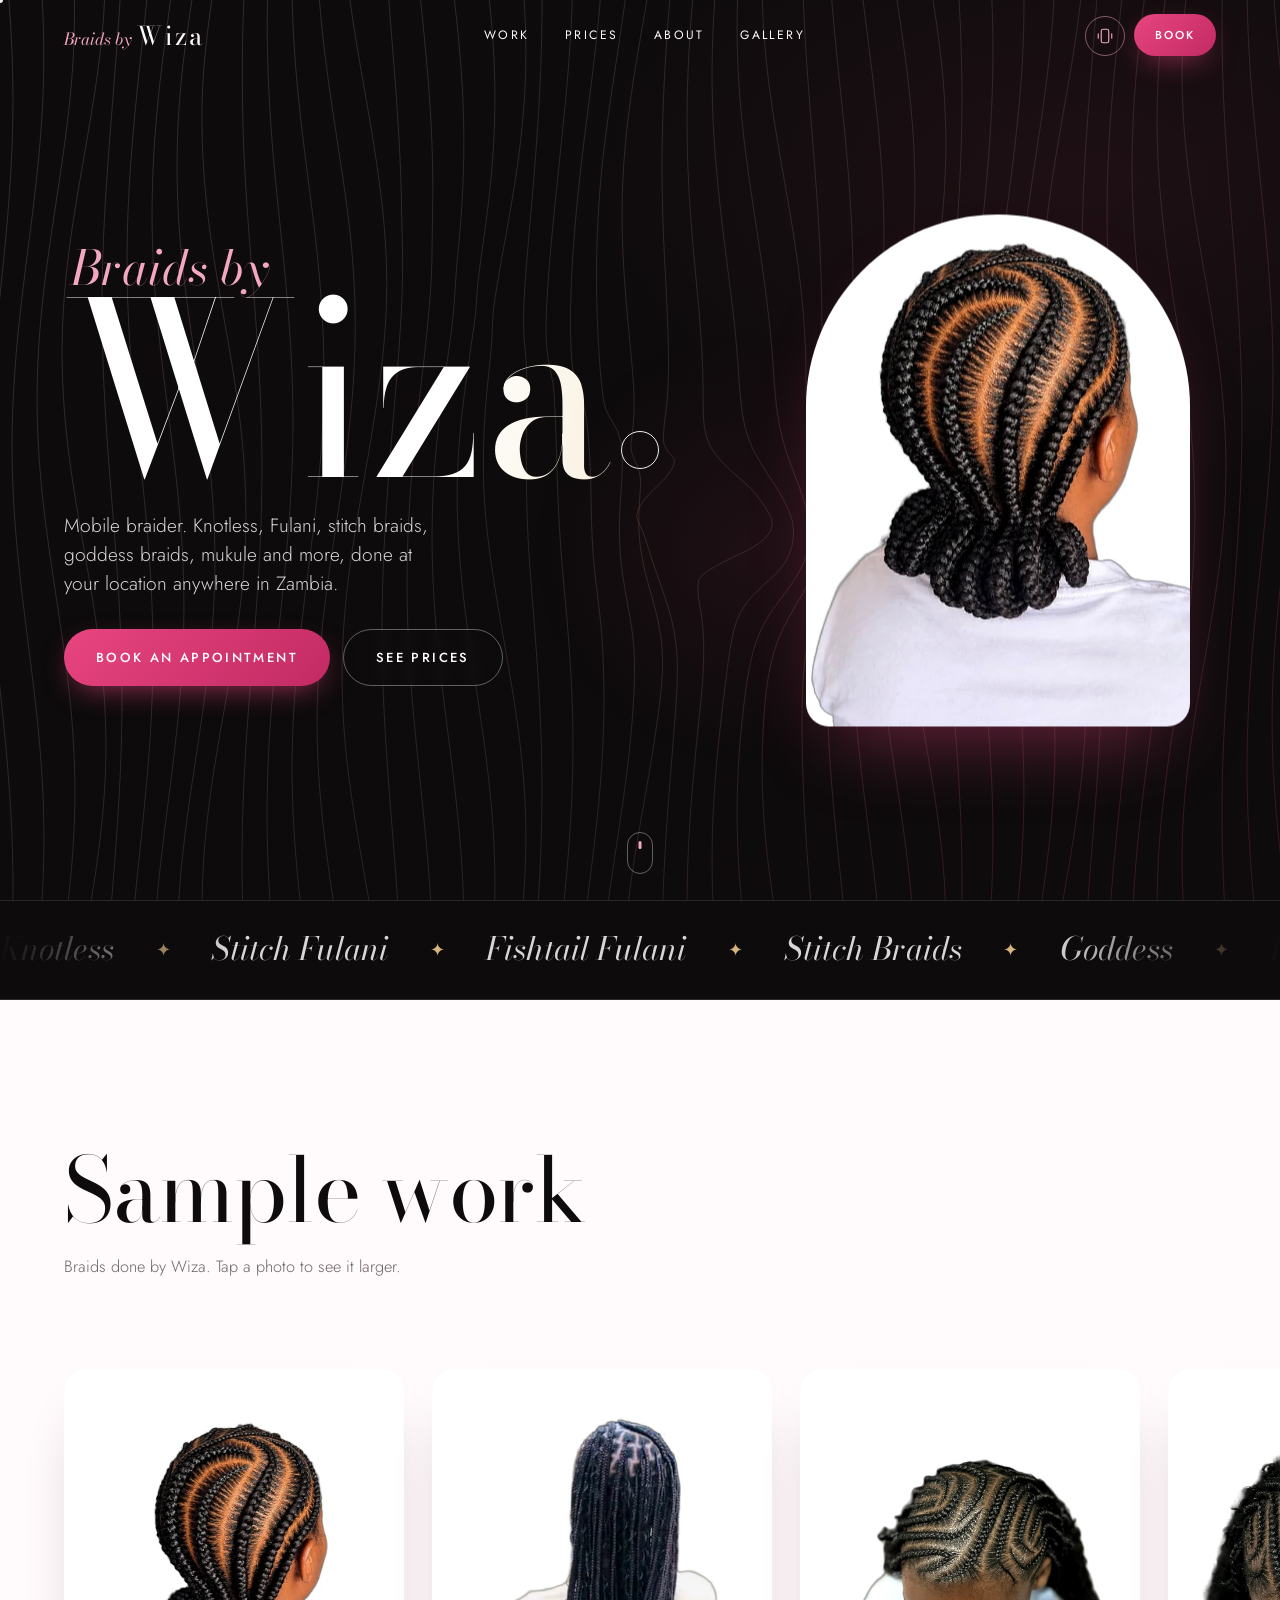
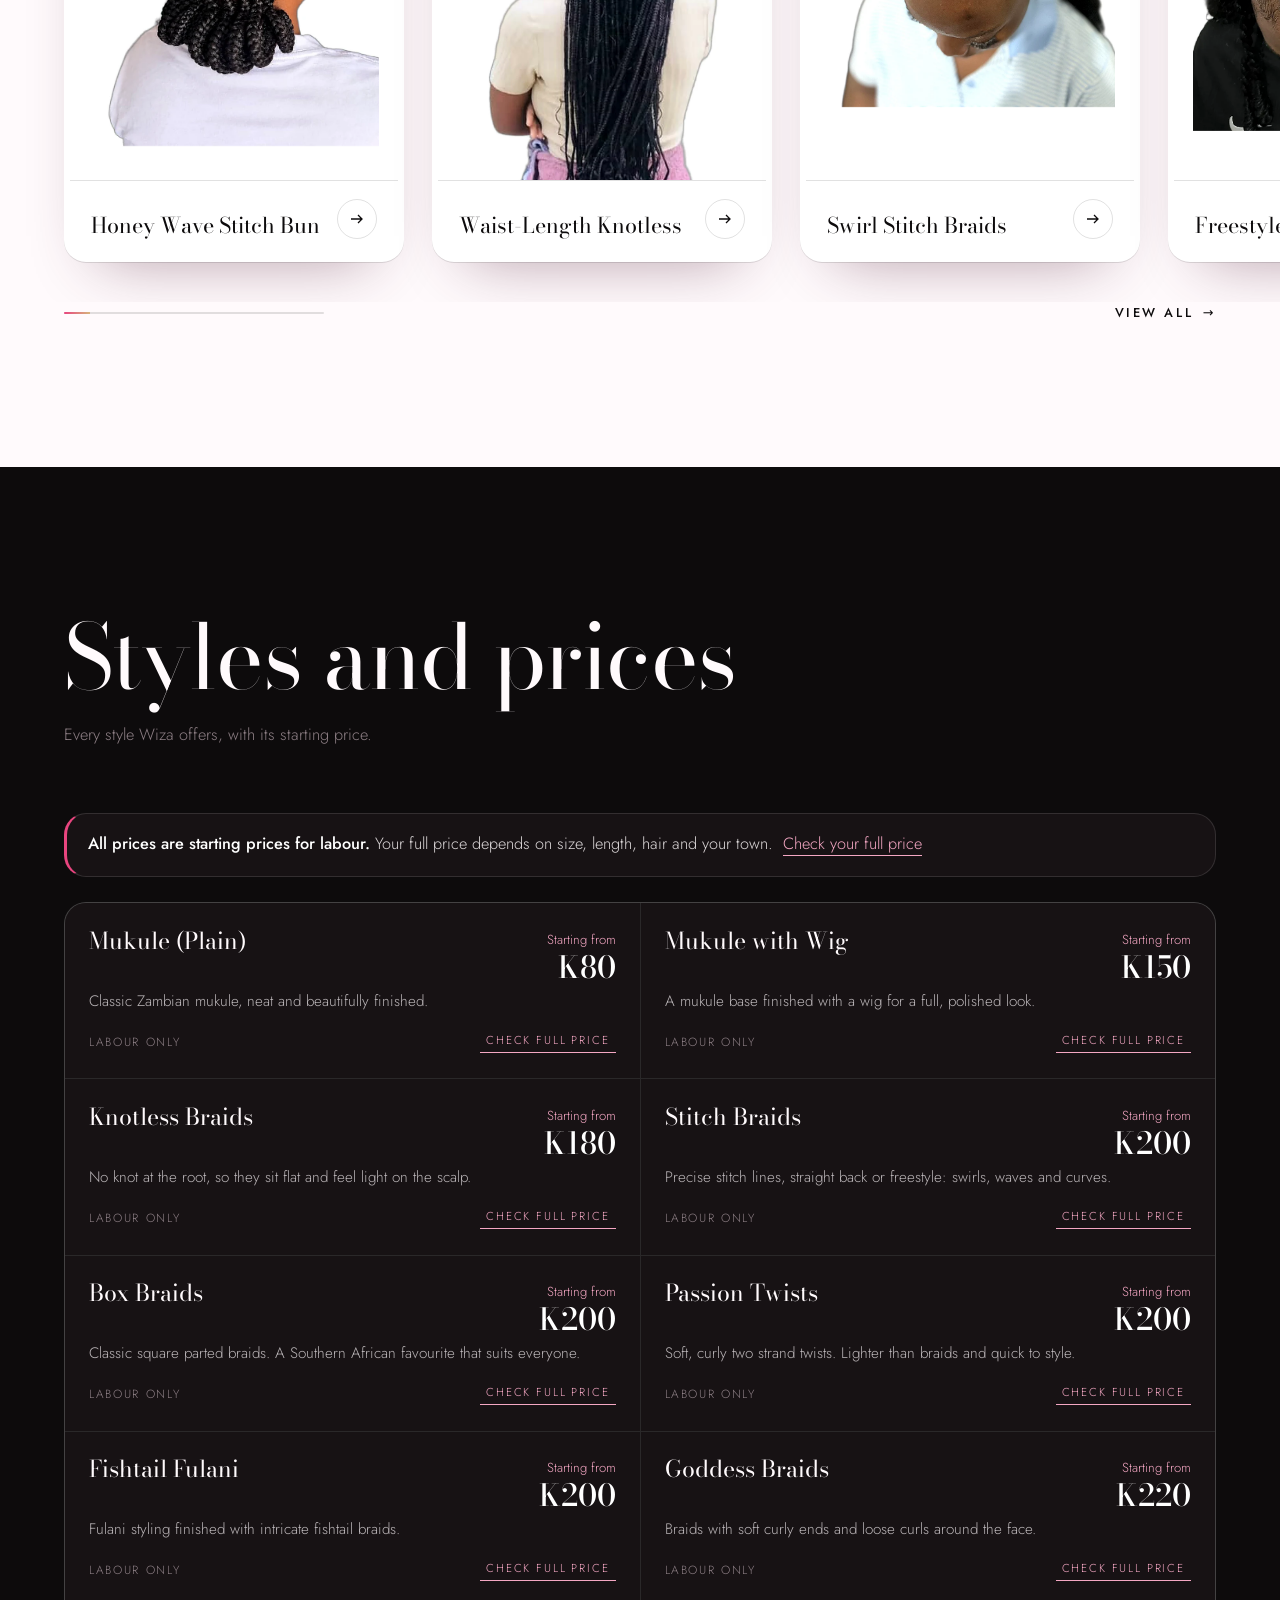
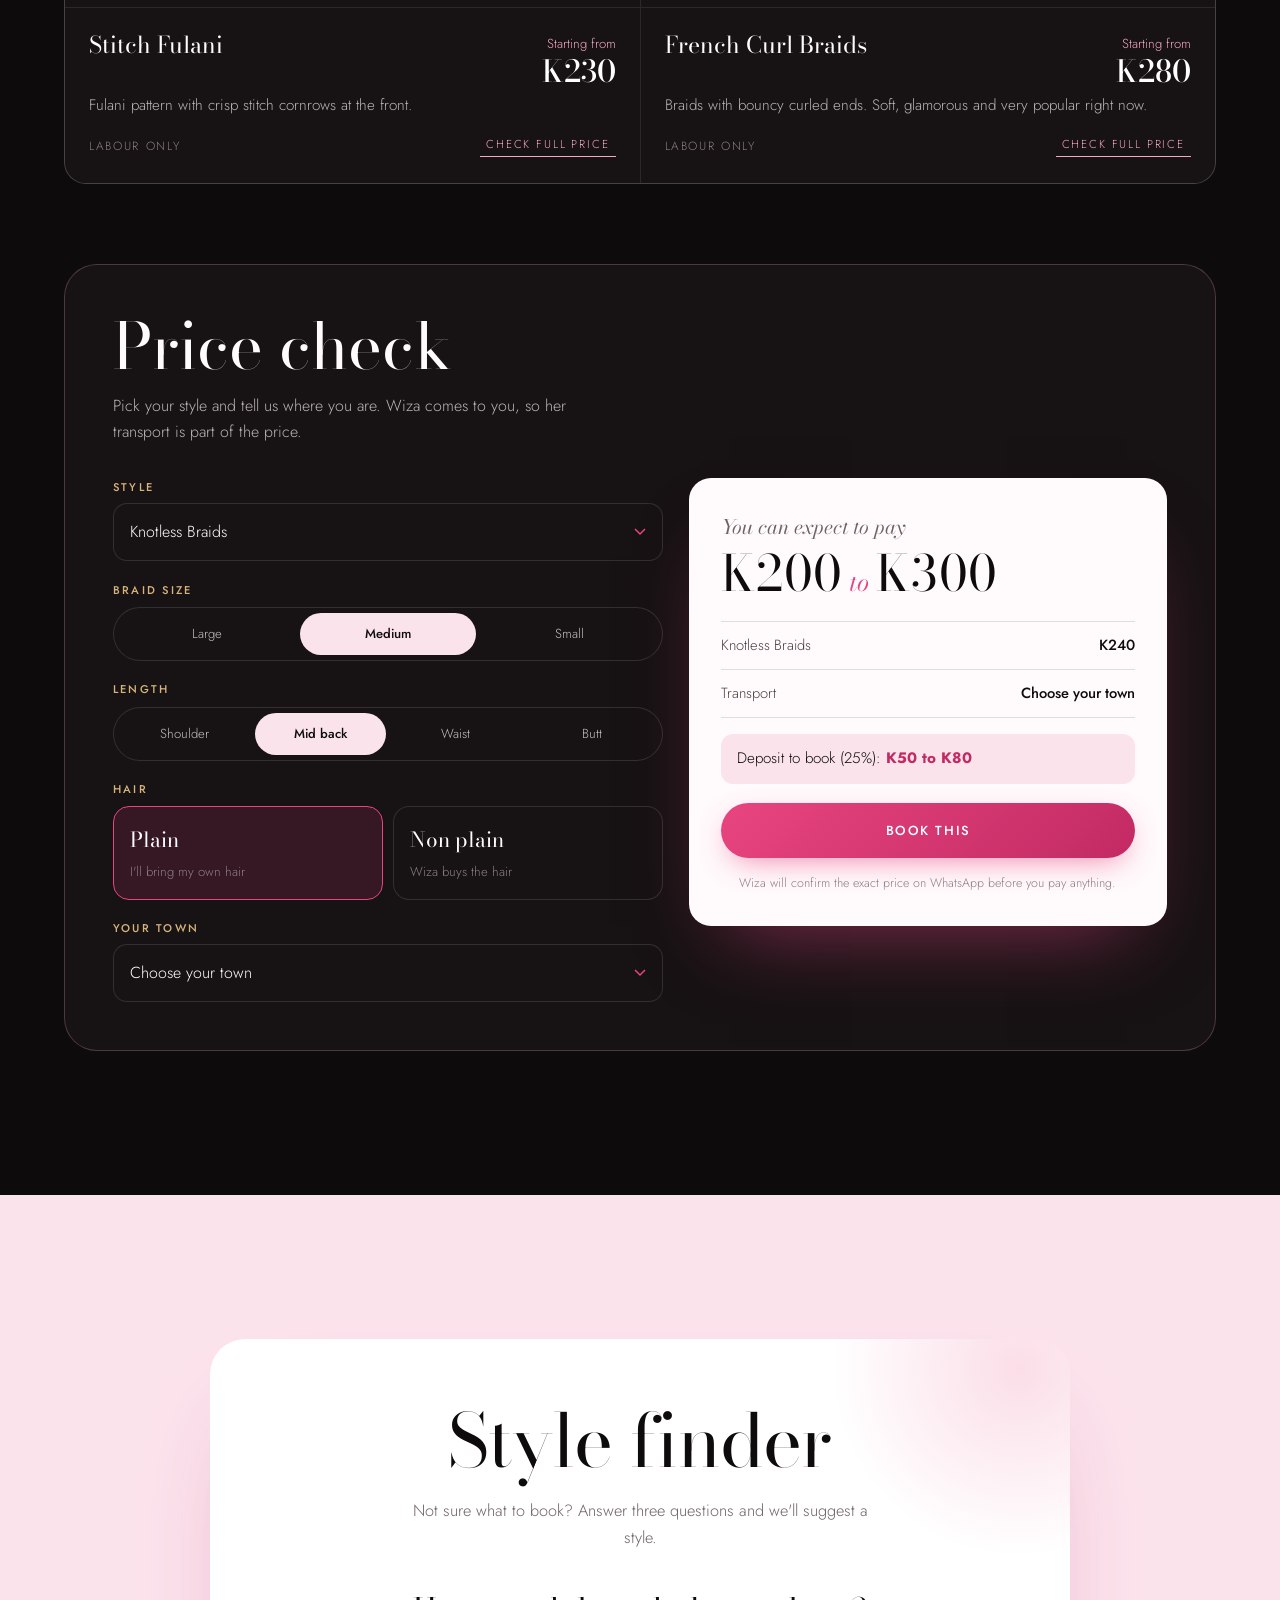
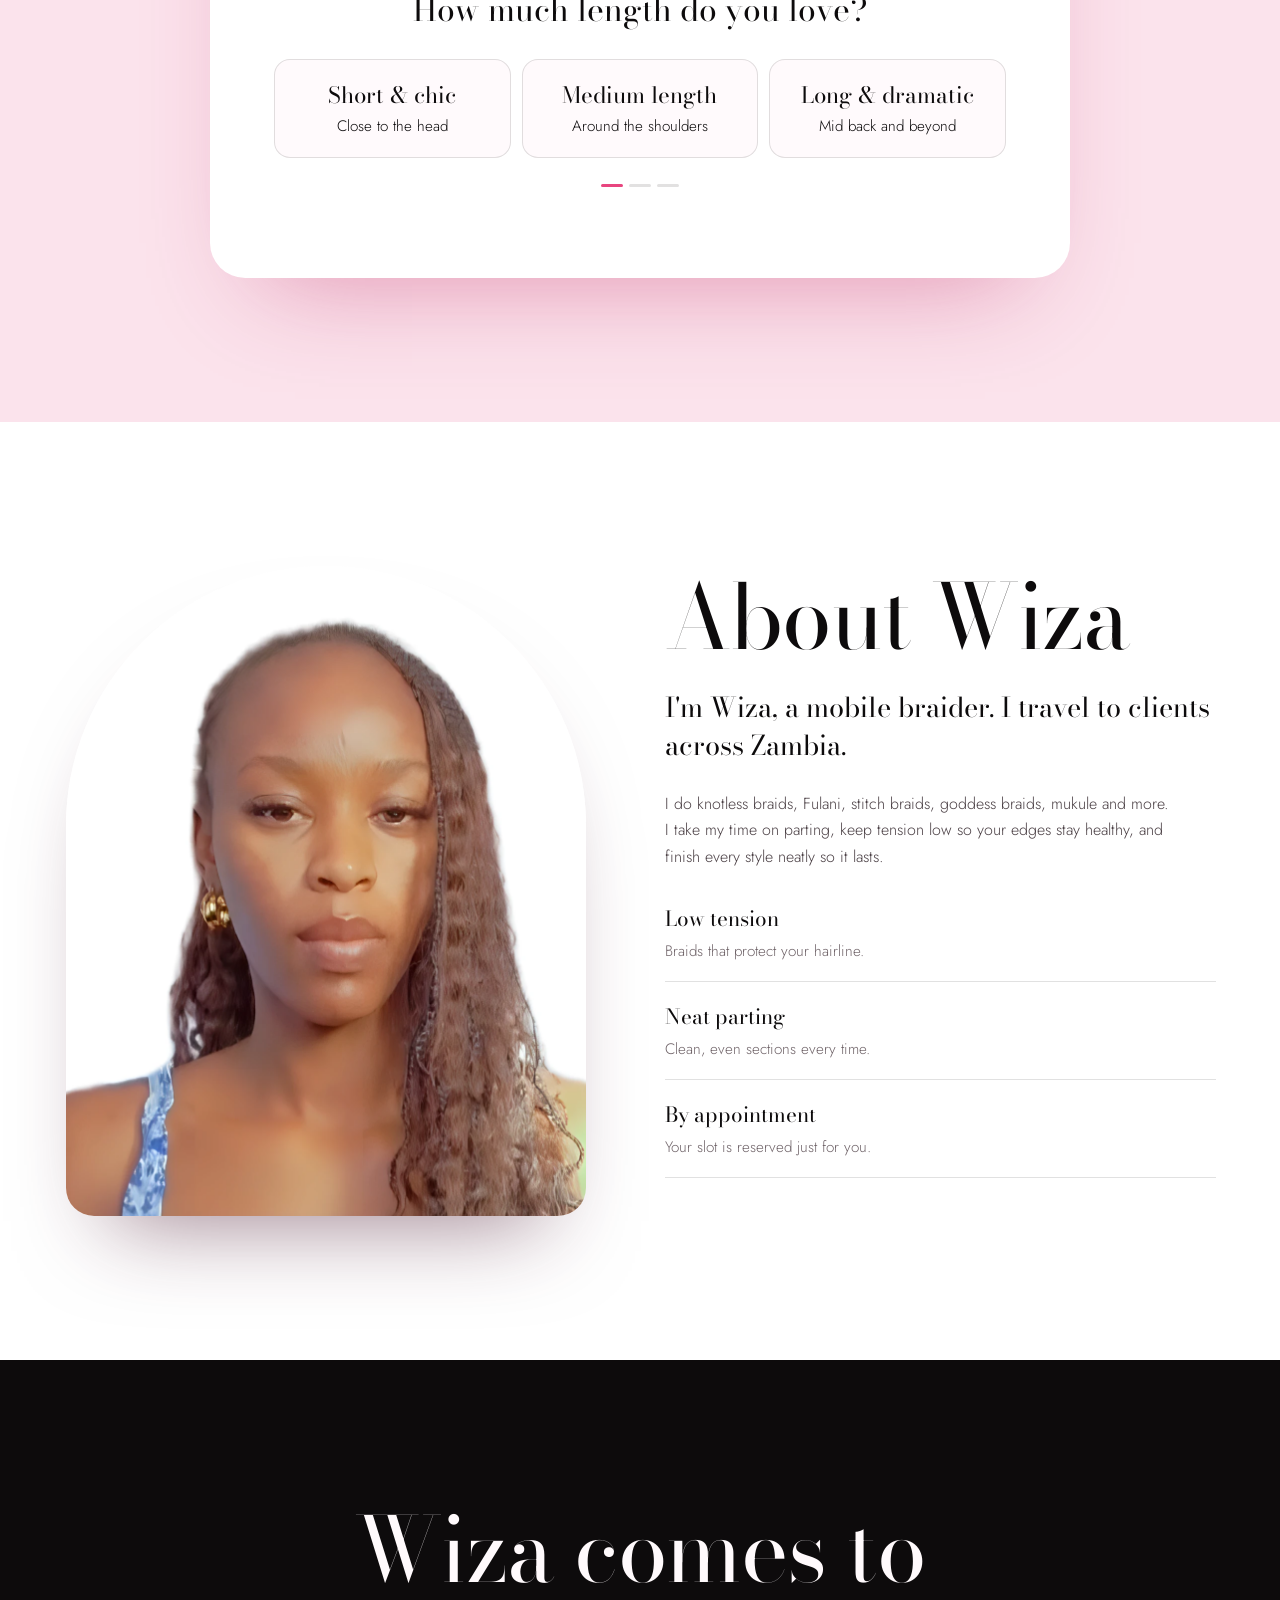
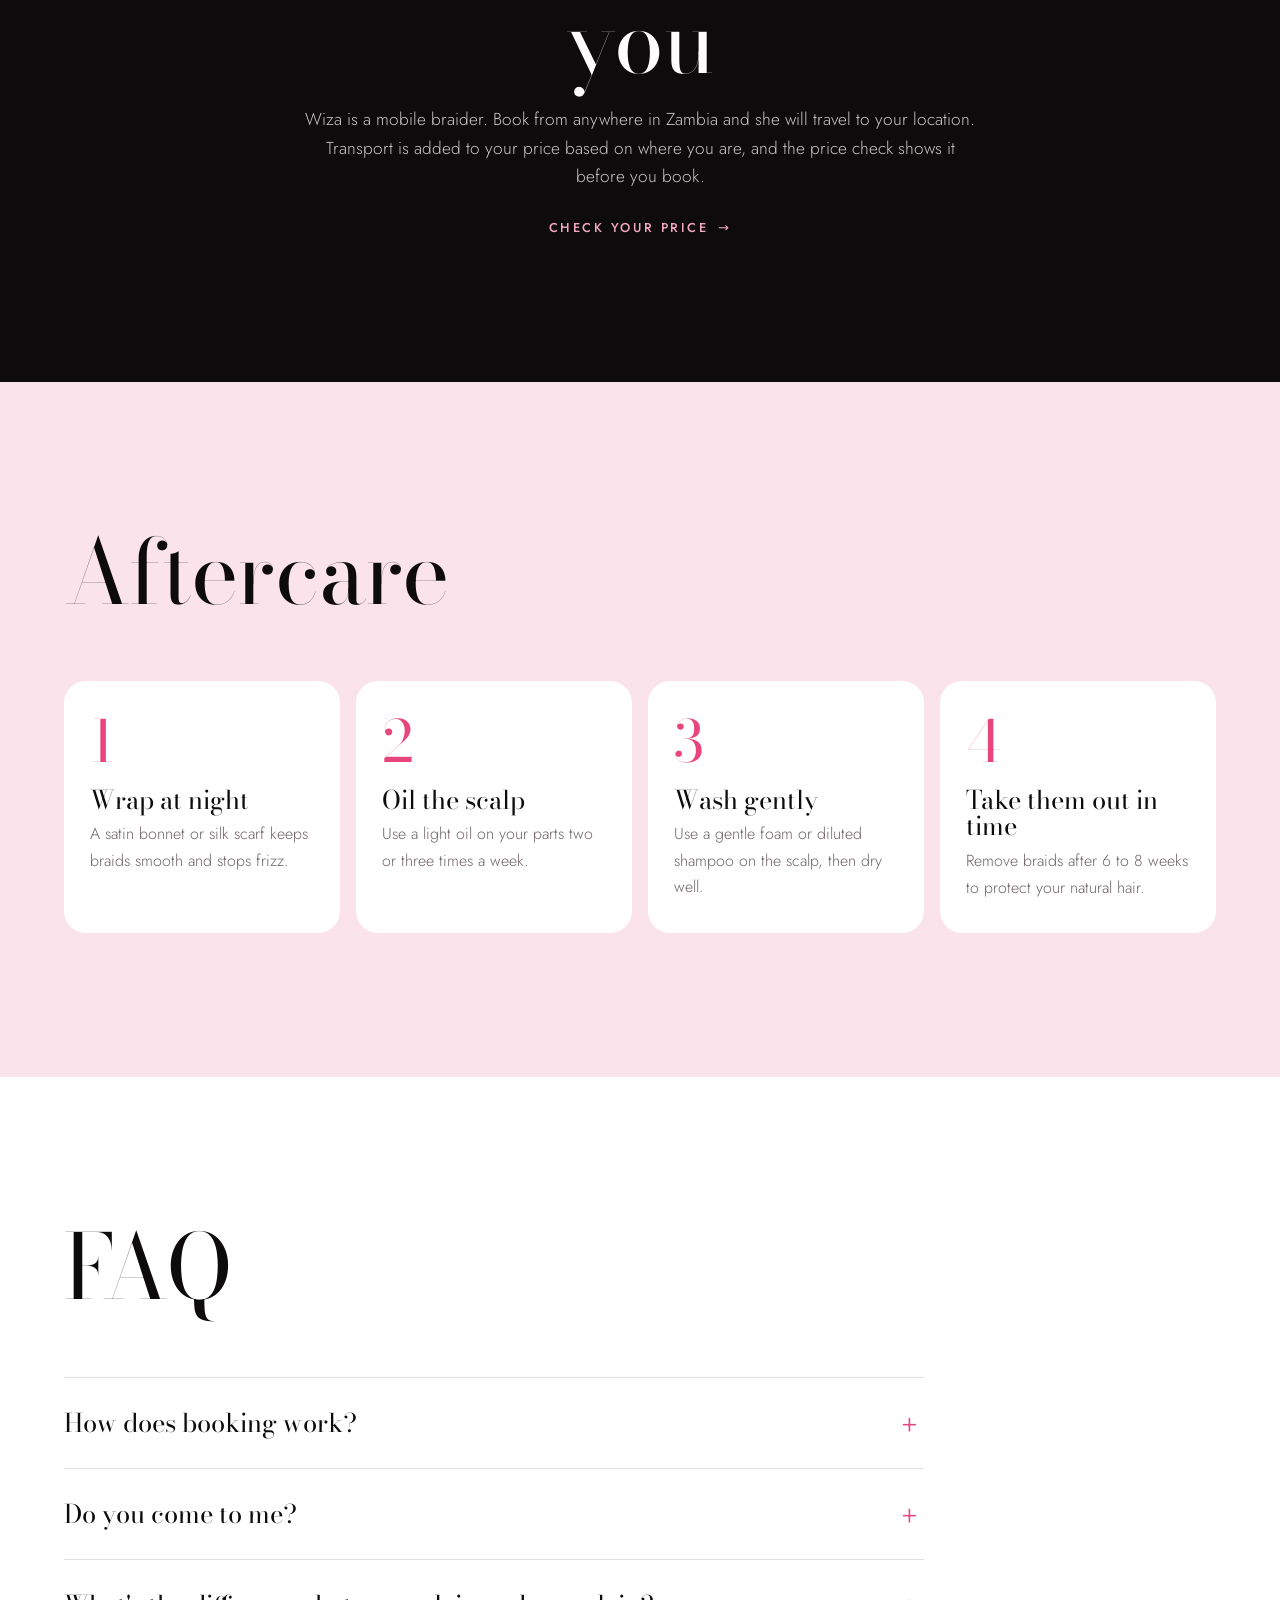
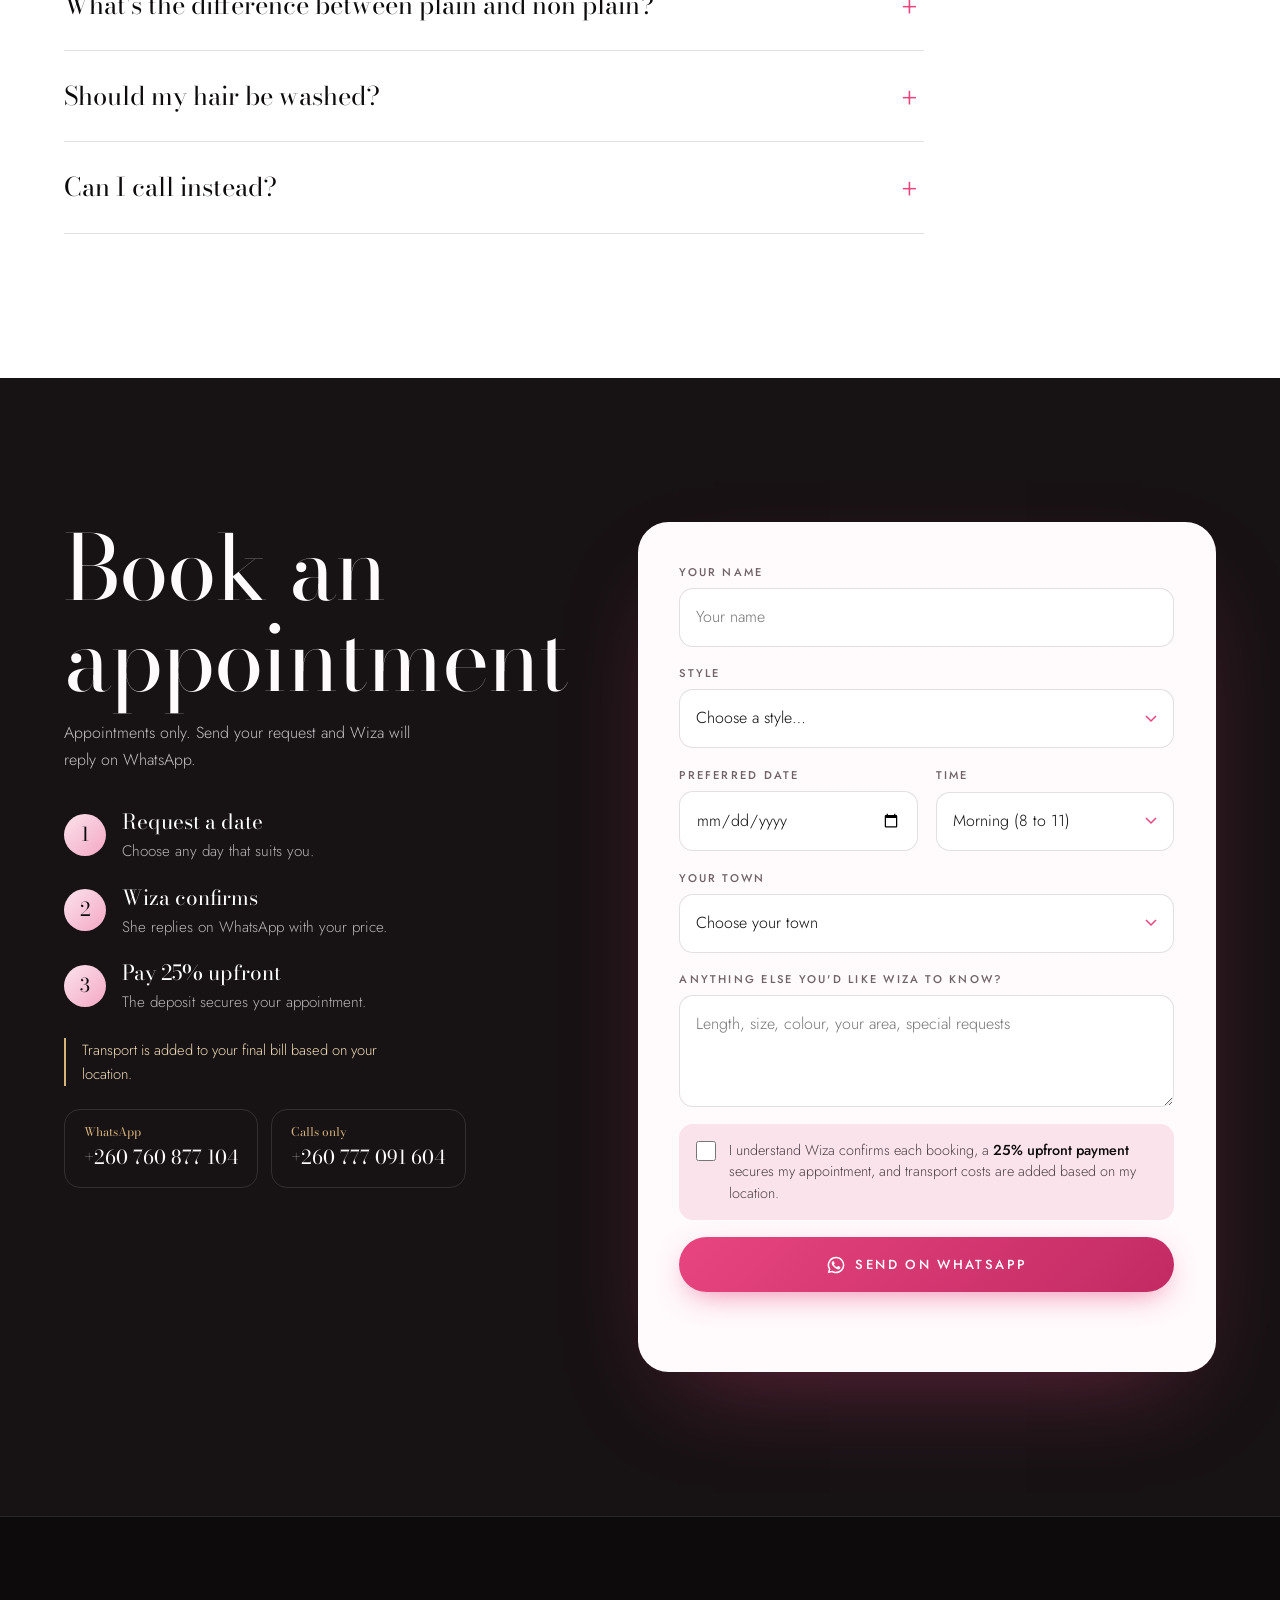
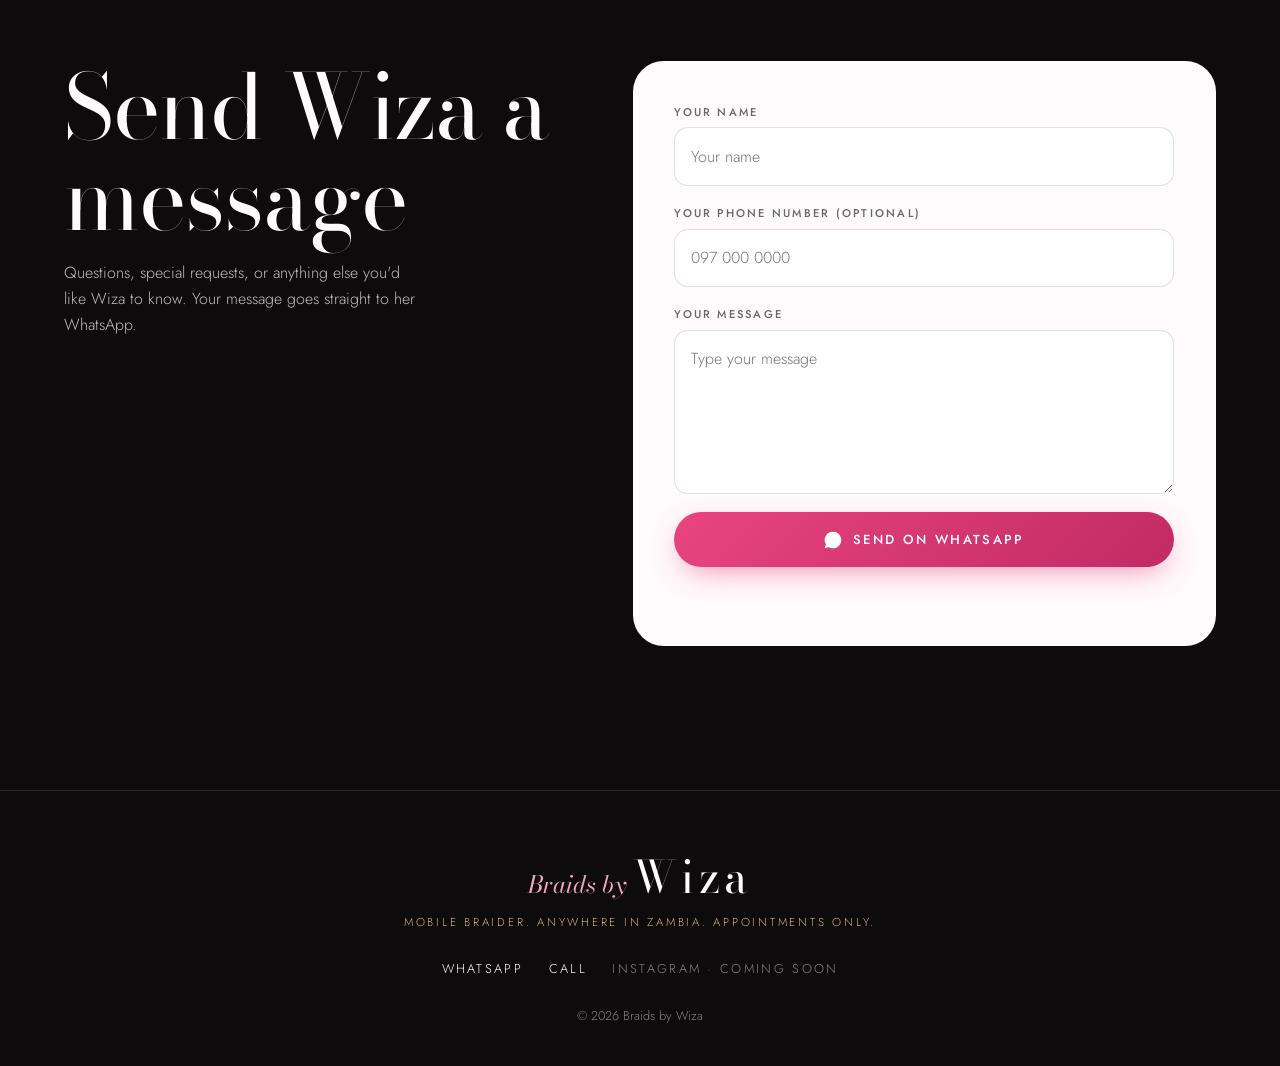
==== commit 6980e316: "Use Wiza's prices and add a message form - Starting prices from Wiza: mukule K80, mukule with wig K1" ====
--- a/index.html
+++ b/index.html
@@ -4,7 +4,7 @@
   <meta charset="utf-8">
   <meta name="viewport" content="width=device-width, initial-scale=1, viewport-fit=cover">
   <title>Braids by Wiza | Mobile Braider in Zambia</title>
-  <meta name="description" content="Braids by Wiza. Knotless braids, Fulani, stitch braids, goddess braids, box braids, twists, French curls, locs and mukule. Mobile braider in Zambia. She comes to your location.">
+  <meta name="description" content="Braids by Wiza. Knotless braids, Fulani, stitch braids, goddess braids, box braids, twists, French curls and mukule. Mobile braider in Zambia. She comes to your location.">
   <meta name="theme-color" content="#0d0b0c">
   <meta property="og:title" content="Braids by Wiza">
   <meta property="og:description" content="Mobile braider in Zambia. She comes to your location.">
@@ -56,6 +56,7 @@
       <a href="#estimate" data-haptic>Price check</a>
       <a href="#about" data-haptic>About Wiza</a>
       <a href="work.html" data-haptic>Gallery</a>
+      <a href="#message" data-haptic>Send a message</a>
       <a href="#book" data-haptic="medium" class="drawer__cta">Book an appointment</a>
     </nav>
     <p class="drawer__foot">WhatsApp +260 760 877 104</p>
@@ -220,7 +221,8 @@
             <button type="button" class="chip" data-chosen-clear data-haptic>Clear</button>
           </div>
         </div>
-        <form class="book__form reveal" data-book-form novalidate>
+        <form class="book__form reveal" name="booking" method="POST" data-netlify="true" netlify-honeypot="bot-field" data-book-form novalidate>
+          <input type="hidden" name="form-name" value="booking"><input type="hidden" name="estimate"><p hidden><label>Leave empty <input name="bot-field"></label></p>
           <p class="book__estimate" data-book-estimate hidden><small>Price range</small><b></b></p>
           <label class="field"><span>Your name</span><input name="name" autocomplete="name" required placeholder="Your name"></label>
           <label class="field"><span>Style</span><select name="style" required data-style-select></select></label>
@@ -231,13 +233,33 @@
             </label>
           </div>
           <label class="field"><span>Your town</span><select name="town" data-town-select></select></label>
-          <label class="field"><span>Anything else?</span><textarea name="notes" rows="3" placeholder="Length, size, colour, your area"></textarea></label>
+          <label class="field"><span>Anything else you'd like Wiza to know?</span><textarea name="notes" rows="3" placeholder="Length, size, colour, your area, special requests"></textarea></label>
           <label class="consent"><input type="checkbox" name="agree" required><span>I understand Wiza confirms each booking, a <strong>25% upfront payment</strong> secures my appointment, and transport costs are added based on my location.</span></label>
           <button class="btn btn--pink btn--block magnetic" type="submit" data-haptic="success">
             <svg viewBox="0 0 24 24" aria-hidden="true" class="wa"><path d="M12 2a10 10 0 0 0-8.6 15.1L2 22l5-1.3A10 10 0 1 0 12 2Zm0 18.2a8.2 8.2 0 0 1-4.2-1.2l-.3-.2-3 .8.8-2.9-.2-.3A8.2 8.2 0 1 1 12 20.2Zm4.5-6.1c-.2-.1-1.5-.7-1.7-.8-.2-.1-.4-.1-.6.1l-.8 1c-.1.2-.3.2-.5.1a6.7 6.7 0 0 1-3.3-2.9c-.3-.4.3-.4.7-1.4.1-.2 0-.3 0-.5l-.8-1.8c-.2-.5-.4-.4-.6-.4h-.5a1 1 0 0 0-.7.3 3 3 0 0 0-.9 2.2 5.1 5.1 0 0 0 1.1 2.7 11.6 11.6 0 0 0 4.4 3.9c1.6.7 2.3.8 3.1.6.5-.1 1.5-.6 1.7-1.2.2-.6.2-1.1.1-1.2l-.7-.5Z"/></svg>
             Send on WhatsApp
           </button>
           <p class="form-msg" data-form-msg role="status"></p>
+        </form>
+      </div>
+    </section>
+
+    <section class="section message" id="message">
+      <div class="message__grid">
+        <div class="message__intro">
+          <h2 class="reveal">Send Wiza a message</h2>
+          <p class="reveal">Questions, special requests, or anything else you'd like Wiza to know. Your message goes straight to her WhatsApp.</p>
+        </div>
+        <form class="message__form reveal" name="message" method="POST" data-netlify="true" netlify-honeypot="bot-field" data-message-form novalidate>
+          <input type="hidden" name="form-name" value="message"><p hidden><label>Leave empty <input name="bot-field"></label></p>
+          <label class="field"><span>Your name</span><input name="name" autocomplete="name" required placeholder="Your name"></label>
+          <label class="field"><span>Your phone number (optional)</span><input name="phone" type="tel" autocomplete="tel" inputmode="tel" placeholder="097 000 0000"></label>
+          <label class="field"><span>Your message</span><textarea name="message" rows="5" required placeholder="Type your message"></textarea></label>
+          <button class="btn btn--pink btn--block magnetic" type="submit" data-haptic="success">
+            <svg viewBox="0 0 24 24" aria-hidden="true" class="wa"><path d="M12 2a10 10 0 0 0-8.6 15.1L2 22l5-1.3A10 10 0 1 0 12 2Zm4.5 12.1c-.2-.1-1.5-.7-1.7-.8-.2-.1-.4-.1-.6.1l-.8 1c-.1.2-.3.2-.5.1a6.7 6.7 0 0 1-3.3-2.9c-.3-.4.3-.4.7-1.4.1-.2 0-.3 0-.5l-.8-1.8c-.2-.5-.4-.4-.6-.4h-.5a1 1 0 0 0-.7.3 3 3 0 0 0-.9 2.2 5.1 5.1 0 0 0 1.1 2.7 11.6 11.6 0 0 0 4.4 3.9c1.6.7 2.3.8 3.1.6.5-.1 1.5-.6 1.7-1.2.2-.6.2-1.1.1-1.2l-.7-.5Z"/></svg>
+            Send on WhatsApp
+          </button>
+          <p class="form-msg" data-message-msg role="status"></p>
         </form>
       </div>
     </section>
--- a/css/style.css
+++ b/css/style.css
@@ -593,3 +593,11 @@
 .book__contact small, .book__chosen small, .book__estimate small { font-size: .75rem; color: var(--gold); }
 .book__estimate small { color: var(--pink-deep); }
 .drawer__foot { font-family: var(--f-body); font-size: 1rem; color: var(--gold); }
+
+/* ---------- Send a message ---------- */
+.message { background: var(--ink); border-top: 1px solid var(--line); }
+.message__grid { display: grid; gap: 2.4rem; max-width: 1200px; margin: 0 auto; }
+@media (min-width: 900px) { .message__grid { grid-template-columns: 1fr 1.1fr; align-items: start; } }
+.message__intro p { color: rgba(255,250,252,.75); max-width: 40ch; }
+.message__form { background: var(--porcelain); color: var(--ink); border-radius: calc(var(--r) * 1.4); padding: clamp(1.4rem, 5vw, 2.6rem); display: grid; gap: 1.1rem; }
+.form-msg.is-ok { color: #2f7a4f; }
